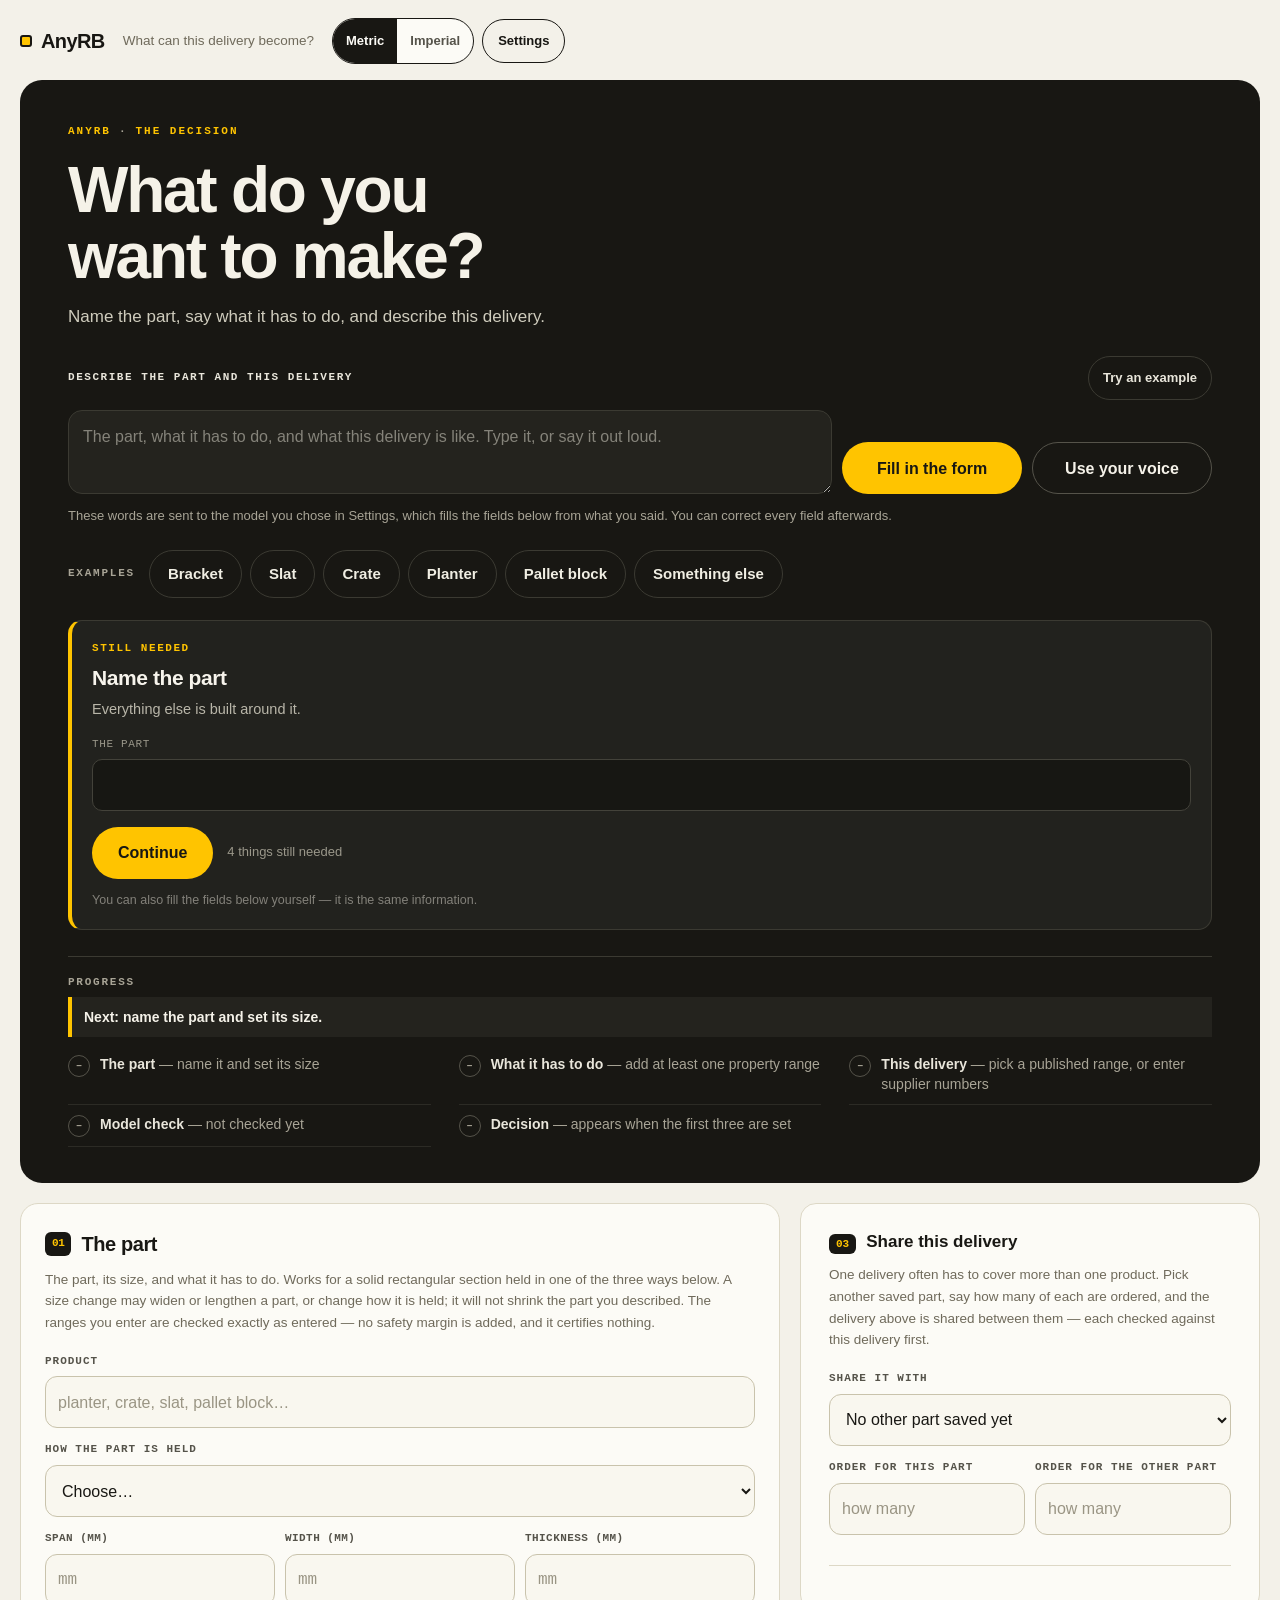
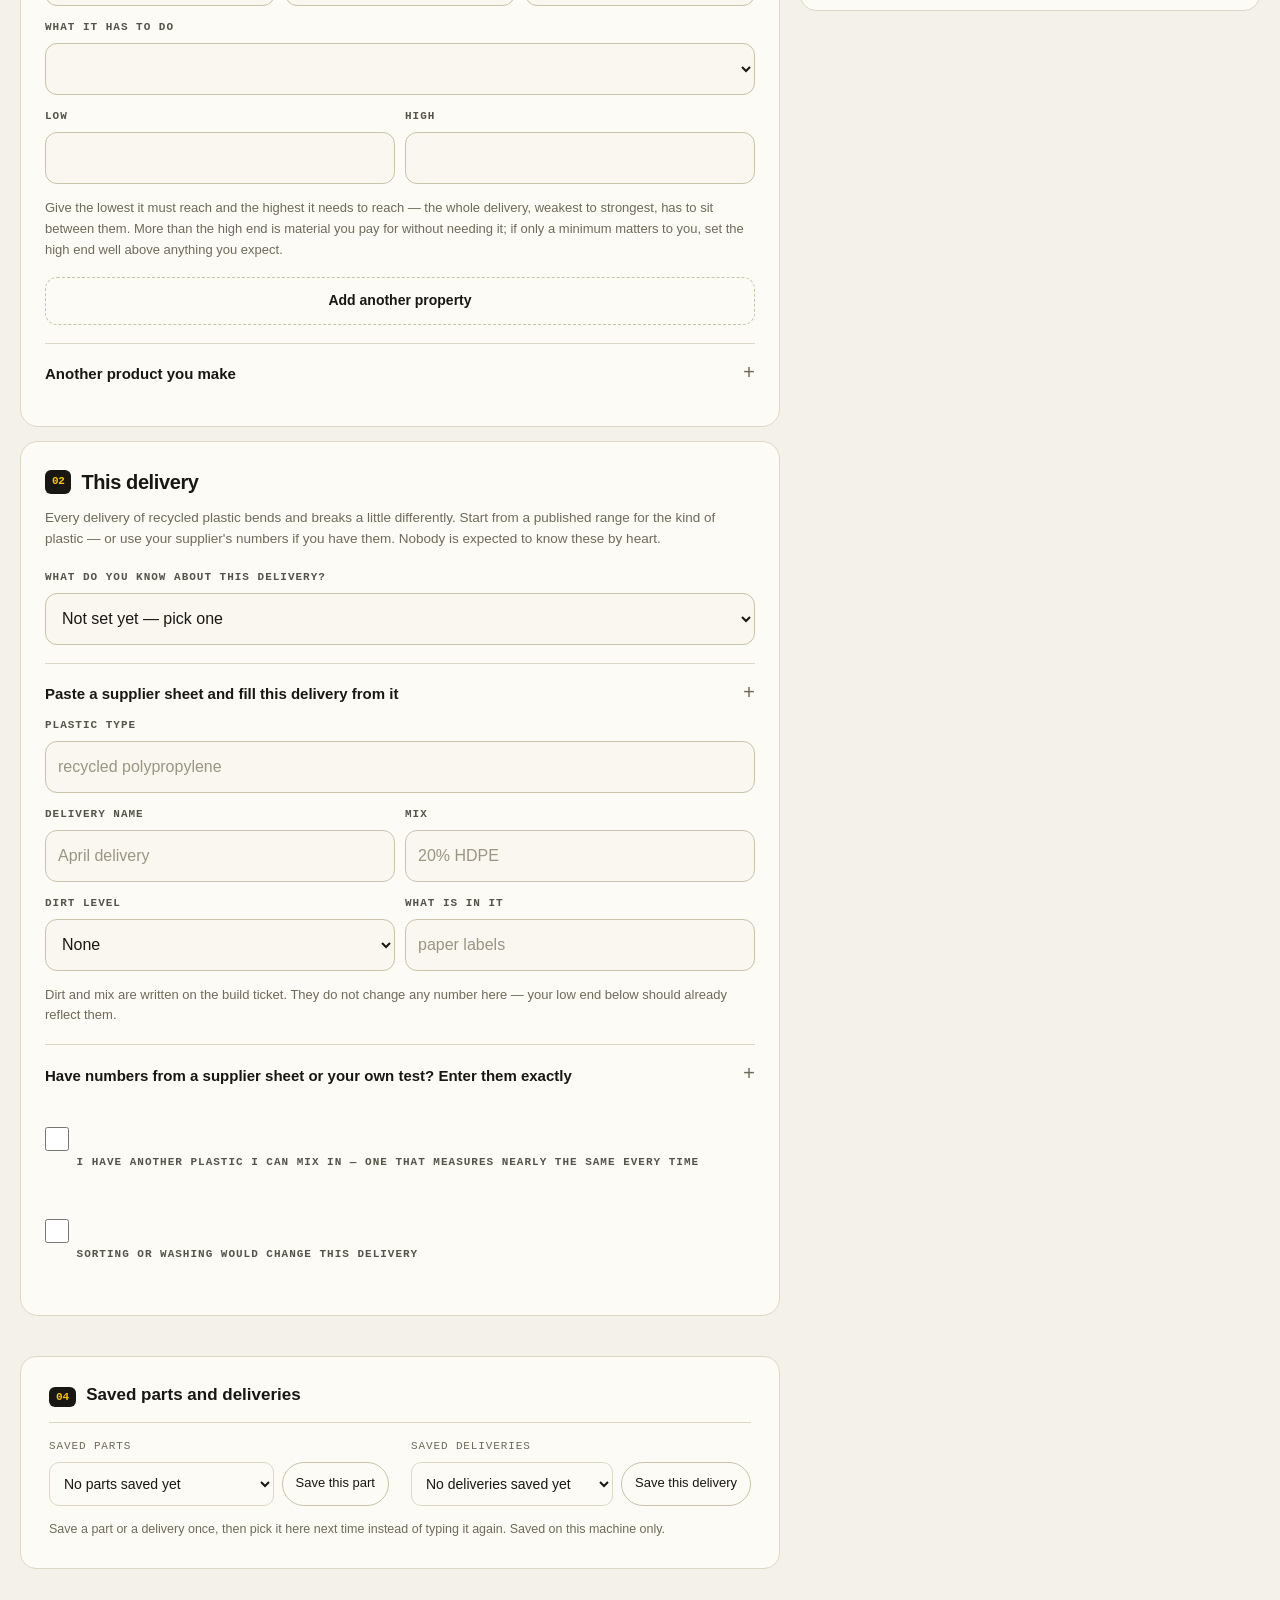
==== index.html @ 77bead73 "Feedstock is priced by the tonne, as it is traded Recycled raw input is bought per tonne, not per kg" ====
<!doctype html>
<html lang="en">
<head>
<meta charset="utf-8">
<meta name="viewport" content="width=device-width, initial-scale=1">
<title>AnyRB — turn this delivery into a build</title>
<link rel="icon" href="data:image/svg+xml,%3Csvg xmlns='http://www.w3.org/2000/svg' viewBox='0 0 20 20'%3E%3Crect width='20' height='20' rx='5' fill='%23fbfbfa'/%3E%3Cpath d='M4 15.5 10 4l6 11.5M6.8 11h6.4' fill='none' stroke='%23111111' stroke-width='1.6'/%3E%3C/svg%3E">
<meta name="description" content="Turn a changing recycled-plastic delivery into a build that stays inside the strength, stiffness or weight range you need.">
<style>
/* ==========================================================================
   AnyRB — workshop instrument
   Mobile-first. Warm paper, warm ink, one signal-yellow accent.
   Pass = deep green, fail = burnt orange. Everything else is ink on paper.
   Flat colour, 1px rules and typography do the work: no gradients,
   no glass, no blur, no shadow soup.
   ========================================================================== */

:root {
  --paper: #f3f1e9;
  --surface: #fcfbf6;
  --surface-2: #ece9dc;
  --ink: #181713;
  --ink-soft: #24231e;
  --ink-mute: #55534a;
  --muted: #6f6a5b;
  --faint: #9a9584;
  --line: #ddd8c6;
  --line-2: #ddd8c6;
  --card: #fcfbf6;
  --field: #ddd8c6;
  --white: #fcfbf6;
  --line-strong: #c9c3ac;
  --dark-line: #3b3a32;
  --dark-mute: #a8a496;
  --accent: #ffc400;
  --pass: #146c43;
  --pass-dark: #0d4d2e;
  --pass-bg: #e2efe4;
  --fail: #bc430d;
  --fail-dark: #8f3208;
  --fail-bg: #f8e4d6;
  --target-band: #d9cf9f;
  --sans: -apple-system, BlinkMacSystemFont, "Segoe UI", "Helvetica Neue",
    Helvetica, Arial, sans-serif;
  --mono: ui-monospace, "SF Mono", SFMono-Regular, Menlo, Consolas,
    "Liberation Mono", monospace;
}

*,
*::before,
*::after { box-sizing: border-box; }

[hidden] { display: none !important; }

html { background: var(--paper); }

body {
  margin: 0;
  min-height: 100vh;
  background: var(--paper);
  color: var(--ink);
  font-family: var(--sans);
  font-size: 16px;
  line-height: 1.45;
  -webkit-font-smoothing: antialiased;
  -webkit-text-size-adjust: 100%;
  text-rendering: optimizeLegibility;
}

button, input, select, textarea { font: inherit; }
button { -webkit-tap-highlight-color: transparent; cursor: pointer; }
::selection { background: var(--accent); color: var(--ink); }

:focus-visible {
  outline: 3px solid var(--accent);
  outline-offset: 2px;
}

.sr-only {
  position: absolute;
  width: 1px; height: 1px;
  padding: 0; margin: -1px;
  overflow: hidden;
  clip: rect(0, 0, 0, 0);
  white-space: nowrap;
  border: 0;
}

.is-fading { opacity: 0.35; }
#decision, #support, #build-list, #gap { transition: opacity 160ms ease; }

/* Numerals never wobble: mono + tabular figures wherever numbers live. */
.verdict-table td.num,
.verdict-table .v-status,
.rv-scale, .rv-margin,
.build-row .size, .build-row .prop, .build-row .added,
.trace-row, .p-mark, .sec-num {
  font-family: var(--mono);
  font-variant-numeric: tabular-nums;
}

/* ------------------------------------------------------------------ top */
.top {
  display: flex;
  flex-wrap: wrap;
  align-items: center;
  gap: 8px 10px;
  max-width: 1320px;
  margin: 0 auto;
  padding: 14px 16px 0;
}

.brand {
  display: inline-flex;
  align-items: center;
  min-height: 44px;
  color: var(--ink);
  font-size: 20px;
  font-weight: 800;
  letter-spacing: -0.03em;
  text-decoration: none;
}
.brand::before {
  content: "";
  flex: none;
  width: 12px; height: 12px;
  margin-right: 9px;
  background: var(--accent);
  border: 2px solid var(--ink);
  border-radius: 3px;
}

.top-note { display: none; }

.top-actions {
  display: flex;
  align-items: center;
  gap: 8px;
  margin-left: auto;
}

.unit-toggle {
  display: flex;
  overflow: hidden;
  border: 1.5px solid var(--ink);
  border-radius: 999px;
  background: var(--surface);
}
.unit-toggle button {
  min-height: 44px;
  padding: 0 13px;
  border: 0;
  background: transparent;
  color: var(--ink-mute);
  font-size: 13px;
  font-weight: 600;
}
.unit-toggle button.is-active { background: var(--ink); color: var(--surface); }

.settings-open {
  min-height: 44px;
  padding: 0 15px;
  border: 1.5px solid var(--ink);
  border-radius: 999px;
  background: transparent;
  color: var(--ink);
  font-size: 13px;
  font-weight: 600;
}
.settings-open:active, .unit-toggle button:active { background: var(--surface-2); }

/* ---------------------------------------------------------- decision bar */
.decision-bar {
  position: sticky;
  top: 0;
  z-index: 40;
  display: flex;
  align-items: center;
  gap: 10px;
  padding: 8px 12px;
  background: var(--ink);
  border-bottom: 3px solid var(--accent);
  color: var(--surface);
}
.decision-dot {
  flex: none;
  width: 11px; height: 11px;
  border-radius: 50%;
  background: var(--surface);
}
.decision-dot.pass { background: #35c26e; }
.decision-dot.fail { background: #ff7a33; }
.decision-bar-text {
  flex: 1 1 auto;
  min-width: 0;
  overflow: hidden;
  text-overflow: ellipsis;
  white-space: nowrap;
  font-size: 14px;
  font-weight: 700;
  letter-spacing: -0.01em;
}
.decision-bar-action {
  flex: none;
  min-height: 44px;
  padding: 0 16px;
  border: 0;
  border-radius: 999px;
  background: var(--accent);
  color: var(--ink);
  font-size: 14px;
  font-weight: 800;
}
.decision-bar-action:active { background: var(--surface); }

/* ----------------------------------------------------------------- page */
.page {
  max-width: 1320px;
  margin: 0 auto;
  padding: 12px 12px 72px;
}

/* ------------------------------------------------------- decision panel */
.decision-panel {
  padding: 24px 18px 20px;
  background: var(--ink);
  border-radius: 20px;
  color: #f5f2e8;
}

.panel-kicker {
  display: flex;
  align-items: center;
  gap: 8px;
  margin: 0 0 18px;
  font-family: var(--mono);
  font-size: 11px;
  font-weight: 700;
  letter-spacing: 0.18em;
  text-transform: uppercase;
  color: var(--accent);
}
.panel-kicker span { color: var(--dark-mute); }

.decision-panel h1 {
  margin: 0;
  max-width: 22ch;
  font-size: 34px;
  font-weight: 800;
  letter-spacing: -0.035em;
  line-height: 1.03;
  text-wrap: balance;
  overflow-wrap: break-word;
}

.support {
  margin: 14px 0 0;
  max-width: 62ch;
  color: #cfccbd;
  font-size: 16px;
  line-height: 1.55;
  overflow-wrap: break-word;
}

/* brief */
.brief { margin-top: 26px; }

.brief-head {
  display: flex;
  flex-wrap: wrap;
  align-items: center;
  justify-content: space-between;
  gap: 8px;
  margin-bottom: 10px;
}
.brief-head label {
  font-family: var(--mono);
  font-size: 11px;
  font-weight: 700;
  letter-spacing: 0.14em;
  text-transform: uppercase;
  color: #e9e6db;
}
.brief-sample {
  min-height: 44px;
  padding: 0 14px;
  border: 1px solid var(--dark-line);
  border-radius: 999px;
  background: transparent;
  color: #e9e6db;
  font-size: 13px;
  font-weight: 600;
}
.brief-sample:active { border-color: var(--accent); color: var(--accent); }

.brief-row {
  display: flex;
  flex-direction: column;
  gap: 10px;
}
.brief-row textarea {
  width: 100%;
  min-width: 0;
  min-height: 104px;
  padding: 14px;
  resize: vertical;
  border: 1.5px solid var(--dark-line);
  border-radius: 14px;
  background: var(--ink-soft);
  color: #f5f2e9;
  font-size: 16px;
  line-height: 1.5;
}
.brief-row textarea::placeholder { color: #85837a; }
.brief-row textarea:focus { border-color: var(--accent); outline: none; }

.brief-submit,
.brief-voice {
  width: 100%;
  min-height: 52px;
  border-radius: 999px;
  font-size: 16px;
  font-weight: 800;
}
.brief-submit { border: 0; background: var(--accent); color: var(--ink); }
.brief-submit:disabled { opacity: 0.4; }
.brief-voice {
  border: 1.5px solid #55534a;
  background: transparent;
  color: #f5f2e9;
  font-weight: 600;
}
.brief-voice.is-recording { border-color: #ff7a33; color: #ff7a33; }
.brief-voice:disabled { opacity: 0.45; }

.brief-help {
  margin: 12px 0 0;
  color: var(--dark-mute);
  font-size: 13px;
  line-height: 1.55;
}
.brief-status {
  min-height: 1.3em;
  margin: 8px 0 0;
  color: #c9c6ba;
  font-size: 13px;
  line-height: 1.5;
}
.brief-status:empty { min-height: 0; margin-top: 0; }
.brief-status.is-working { color: var(--accent); font-weight: 700; }

/* progress */
.progress {
  margin-top: 26px;
  padding-top: 18px;
  border-top: 1px solid var(--dark-line);
}
.progress-head { margin-bottom: 6px; }
.progress-title {
  margin: 0 0 6px;
  font-family: var(--mono);
  font-size: 11px;
  font-weight: 700;
  letter-spacing: 0.16em;
  text-transform: uppercase;
  color: var(--dark-mute);
}
.progress-next {
  margin: 0;
  padding: 10px 12px;
  border-left: 4px solid var(--accent);
  background: var(--ink-soft);
  color: #f5f2e9;
  font-size: 14px;
  font-weight: 700;
  line-height: 1.45;
}
.progress-list { list-style: none; margin: 8px 0 0; padding: 0; }
.progress-item {
  display: flex;
  align-items: flex-start;
  gap: 10px;
  padding: 9px 0;
  border-bottom: 1px solid #2c2b25;
  color: var(--dark-mute);
  font-size: 14px;
  line-height: 1.45;
}
.progress-item:last-child { border-bottom: 0; }
.progress-item .p-mark {
  display: grid;
  place-items: center;
  flex: none;
  width: 22px; height: 22px;
  margin-top: 1px;
  border: 1.5px solid #55534a;
  border-radius: 50%;
  font-size: 11px;
  font-weight: 700;
}
.progress-item .p-text { min-width: 0; overflow-wrap: break-word; }
.progress-item .p-text strong { color: #e9e6db; font-weight: 700; }
.progress-item.is-done { color: #d8d5c8; }
.progress-item.is-done .p-mark {
  border-color: var(--accent);
  background: var(--accent);
  color: var(--ink);
}

/* examples */
.cases {
  display: grid;
  grid-template-columns: 1fr 1fr;
  gap: 8px;
  margin-top: 24px;
}
.cases-label {
  grid-column: 1 / -1;
  font-family: var(--mono);
  font-size: 11px;
  font-weight: 700;
  letter-spacing: 0.16em;
  text-transform: uppercase;
  color: var(--dark-mute);
}
.case {
  min-height: 48px;
  padding: 6px 12px;
  border: 1.5px solid var(--dark-line);
  border-radius: 999px;
  background: transparent;
  color: #f0eee3;
  font-size: 15px;
  font-weight: 600;
}
.case:active { border-color: var(--accent); color: var(--accent); }
.case-note {
  margin: 10px 0 0;
  color: var(--dark-mute);
  font-size: 13px;
  line-height: 1.5;
}

/* primary action + jump link, inside the panel */
.pill {
  width: 100%;
  min-height: 56px;
  margin-top: 22px;
  padding: 0 22px;
  border: 0;
  border-radius: 999px;
  background: var(--accent);
  color: var(--ink);
  font-size: 17px;
  font-weight: 800;
  letter-spacing: -0.01em;
}
.pill:active { background: var(--surface); }
.pill:disabled { opacity: 0.4; }

.see-details {
  display: flex;
  align-items: center;
  justify-content: center;
  min-height: 48px;
  margin-top: 8px;
  color: #f5f2e9;
  font-size: 15px;
  font-weight: 700;
  text-decoration: underline;
  text-decoration-color: var(--accent);
  text-decoration-thickness: 2px;
  text-underline-offset: 5px;
}

/* ------------------------------------------------------------ work area */
.work {
  display: grid;
  grid-template-columns: minmax(0, 1fr);
  gap: 14px;
  margin-top: 14px;
  align-items: start;
}
.bench { display: grid; gap: 14px; min-width: 0; }

/* --------------------------------------------------------------- results */
.results {
  min-width: 0;
  padding: 18px 16px 20px;
  background: var(--surface);
  border: 1.5px solid var(--ink);
  border-radius: 18px;
}
.results-kicker {
  display: flex;
  align-items: center;
  gap: 8px;
  margin: 0 0 14px;
  font-family: var(--mono);
  font-size: 11px;
  font-weight: 700;
  letter-spacing: 0.18em;
  text-transform: uppercase;
  color: var(--muted);
}
.results-kicker::before {
  content: "";
  width: 9px; height: 9px;
  background: var(--accent);
  border: 1.5px solid var(--ink);
  border-radius: 2px;
}

/* --- verdict: the centrepiece of Results --- */
.verdict {
  overflow: hidden;
  border: 2.5px solid var(--ink);
  border-radius: 16px;
  background: var(--surface);
}
.verdict:has(.verdict-chip.pass) { border-color: var(--pass-dark); }
.verdict:has(.verdict-chip.fail) { border-color: var(--fail-dark); }

.verdict-head {
  display: flex;
  flex-direction: column;
  align-items: flex-start;
  gap: 10px;
  padding: 16px;
  background: var(--ink);
  color: #f5f2e8;
}
.verdict:has(.verdict-chip.pass) .verdict-head { background: var(--pass-dark); }
.verdict:has(.verdict-chip.fail) .verdict-head { background: var(--fail-dark); }

.verdict-chip {
  display: inline-flex;
  align-items: center;
  min-height: 34px;
  padding: 4px 14px;
  border-radius: 999px;
  background: var(--surface);
  color: var(--ink);
  font-family: var(--mono);
  font-size: 14px;
  font-weight: 800;
  letter-spacing: 0.1em;
  text-transform: uppercase;
}
.verdict-chip.pass { background: var(--accent); color: var(--ink); }
.verdict-chip.fail { background: var(--surface); color: var(--fail-dark); }

.verdict-title {
  font-size: 20px;
  font-weight: 800;
  letter-spacing: -0.02em;
  line-height: 1.25;
  overflow-wrap: break-word;
}
.verdict-build {
  margin: 0;
  padding: 12px 16px 0;
  color: var(--ink-soft);
  font-size: 14px;
  font-weight: 600;
  line-height: 1.5;
  overflow-wrap: break-word;
}

/* Requirements table — stacked labelled blocks on the phone,
   a true table from 680px up (see breakpoints below). */
.verdict-table { display: block; width: 100%; padding: 4px 16px 0; }
.verdict-table thead { display: none; }
.verdict-table tbody { display: block; }
.verdict-table tr { display: block; }
.verdict-table td { display: block; }

.verdict-table tbody > tr:not(.v-bar-row):not(.v-legend) {
  display: grid;
  grid-template-columns: 1fr 1fr;
  gap: 6px 16px;
  padding: 14px 0 6px;
  border-top: 1px solid var(--line);
}
.verdict-table tbody > tr:not(.v-bar-row):not(.v-legend):first-child {
  border-top: 0;
}
.verdict-table td:first-child {
  grid-column: 1 / -1;
  font-size: 16px;
  font-weight: 800;
  letter-spacing: -0.01em;
}
.verdict-table td.num {
  font-size: 15px;
  font-weight: 700;
  line-height: 1.35;
  overflow-wrap: break-word;
}
.verdict-table td.num::before {
  display: block;
  margin-bottom: 2px;
  font-family: var(--sans);
  font-size: 10px;
  font-weight: 700;
  letter-spacing: 0.12em;
  text-transform: uppercase;
  color: var(--muted);
}
.verdict-table td.num:nth-child(2)::before { content: "You need"; }
.verdict-table td.num:nth-child(3)::before { content: "This build gives"; }

.verdict-table .v-status {
  grid-column: 1 / -1;
  font-size: 12.5px;
  font-weight: 700;
  line-height: 1.45;
  overflow-wrap: break-word;
}
.v-status.pass { color: var(--pass); }
.v-status.fail { color: var(--fail); }

.v-bar-row td { padding: 4px 0 12px; }
.v-legend td {
  padding: 2px 0 6px;
  color: var(--muted);
  font-size: 12px;
  line-height: 1.5;
}
.verdict-next {
  margin: 10px 16px 0;
  padding: 12px 0 16px;
  border-top: 1px solid var(--line);
  font-size: 14px;
  font-weight: 800;
  line-height: 1.45;
}

/* range bars — shared by the verdict table and the range view */
.rv-track {
  position: relative;
  height: 18px;
  border: 1px solid var(--line-strong);
  border-radius: 5px;
  background: var(--surface-2);
}
.rv-target {
  position: absolute;
  top: 0; bottom: 0;
  background: var(--target-band);
  border-radius: 4px;
}
.rv-bar {
  position: absolute;
  top: 3px; bottom: 3px;
  min-width: 4px;
  border-radius: 3px;
  background: var(--ink);
}
.rv-bar.pass { background: var(--pass); }
.rv-bar.fail { background: var(--fail); }
.v-bar-row .rv-track { height: 14px; }

.range-view { margin-top: 16px; }
.range-view:empty { display: none; }
.rv-title { margin: 0 0 12px; font-size: 14px; font-weight: 800; }
.rv-row { margin-bottom: 18px; }
.rv-head { margin-bottom: 8px; }
.rv-name {
  display: block;
  font-size: 14px;
  font-weight: 600;
  line-height: 1.45;
  overflow-wrap: break-word;
}
.rv-margin {
  display: block;
  margin-top: 3px;
  font-size: 12px;
  line-height: 1.45;
  color: var(--muted);
  overflow-wrap: break-word;
}
.rv-margin.pass { color: var(--pass); font-weight: 700; }
.rv-margin.fail { color: var(--fail); font-weight: 700; }
.rv-scale {
  display: flex;
  justify-content: space-between;
  gap: 12px;
  margin-top: 5px;
  color: var(--faint);
  font-size: 10.5px;
}
.rv-legend { margin: 0; color: var(--muted); font-size: 12px; line-height: 1.5; }

/* builds that pass */
.builds { margin-top: 22px; padding-top: 18px; border-top: 1px solid var(--line); }
.section-head { margin-bottom: 4px; }
.section-head h3, .results h3 {
  margin: 0;
  font-size: 17px;
  font-weight: 800;
  letter-spacing: -0.015em;
}
.model-status {
  margin: 5px 0 0;
  color: var(--muted);
  font-size: 12.5px;
  line-height: 1.5;
}

.build-list { list-style: none; margin: 10px 0 0; padding: 0; }
.build-row {
  display: grid;
  grid-template-columns: 1fr 1fr;
  gap: 5px 14px;
  padding: 14px 0;
  border-top: 1px solid var(--line);
  font-size: 14px;
}
.build-row:last-child { border-bottom: 1px solid var(--line); }
.build-row .move {
  grid-column: 1 / -1;
  font-size: 15px;
  font-weight: 700;
  line-height: 1.4;
  overflow-wrap: break-word;
}
.least {
  display: block;
  width: fit-content;
  max-width: 100%;
  margin-top: 5px;
  padding: 2px 8px;
  border: 1px solid var(--line-strong);
  border-radius: 999px;
  color: var(--muted);
  font-family: var(--mono);
  font-size: 10px;
  font-weight: 700;
  letter-spacing: 0.04em;
  vertical-align: 2px;
}
.build-row .size, .build-row .prop { font-size: 12px; line-height: 1.5; color: var(--ink-soft); overflow-wrap: break-word; }
.build-row .added { grid-column: 1 / -1; font-size: 12px; color: var(--muted); }

.build-row.winner {
  margin: 10px -8px 0;
  padding: 14px 12px;
  border: 0;
  border-radius: 12px;
  background: var(--ink);
  color: #f5f2e8;
}
.build-row.winner + .build-row { border-top: 0; }
.build-row.winner .size, .build-row.winner .prop { color: #d8d5c8; }
.build-row.winner .added { color: var(--dark-mute); }
.build-row.winner .least {
  background: var(--accent);
  border-color: var(--accent);
  color: var(--ink);
}

.empty-build { margin: 14px 0 0; color: var(--muted); font-size: 14px; line-height: 1.5; }

.run-row { margin-top: 16px; }
.run-field { margin-bottom: 0; }
.run-note { margin: 10px 0 0; font-size: 14px; line-height: 1.55; }
.run-note:empty { display: none; }

/* downloads */
.downloads { margin-top: 22px; padding-top: 18px; border-top: 1px solid var(--line); }
.downloads-note { margin: 0 0 12px; font-size: 14px; line-height: 1.55; }
.downloads-row { display: flex; flex-direction: column; gap: 8px; }
.dl-button {
  min-height: 48px;
  padding: 0 16px;
  border: 1.5px solid var(--ink);
  border-radius: 999px;
  background: var(--surface);
  color: var(--ink);
  font-size: 14px;
  font-weight: 700;
}
.dl-button:active { background: var(--surface-2); }
.downloads-formats { margin: 10px 0 0; color: var(--muted); font-size: 12.5px; line-height: 1.55; }

/* model trace */
.meta-trace {
  margin-top: 18px;
  padding-top: 14px;
  border-top: 1px solid var(--line);
  color: var(--muted);
  font-size: 12px;
  line-height: 1.55;
}
.trace-head { margin: 0 0 8px; color: var(--ink-soft); font-weight: 600; }
.trace-row {
  display: flex;
  align-items: baseline;
  gap: 10px;
  padding: 5px 0;
  border-top: 1px dotted var(--line-strong);
  font-size: 11px;
}
.trace-state { flex: none; min-width: 86px; font-weight: 700; }
.trace-state.accepted { color: var(--pass); }
.trace-state.rejected { color: var(--fail); }
.trace-text { min-width: 0; overflow-wrap: break-word; }
.trace-note { margin: 8px 0 0; color: var(--faint); }

/* batch gap */
.results-subhead { margin: 24px 0 0; padding-top: 18px; border-top: 1px solid var(--line); }
.gap { margin-top: 10px; font-size: 14px; line-height: 1.6; color: var(--ink-soft); }
.gap p { margin: 0 0 10px; overflow-wrap: break-word; }
.gap .gap-head { color: var(--ink); font-size: 16px; font-weight: 800; line-height: 1.4; }
.gap .gap-note { color: var(--muted); font-size: 12.5px; }

/* ask */
.ask { margin-top: 24px; padding-top: 18px; border-top: 1px solid var(--line); }
.ask-row { display: flex; flex-direction: column; gap: 10px; margin-top: 12px; }
.ask-row input {
  width: 100%;
  min-width: 0;
  min-height: 52px;
  padding: 0 14px;
  border: 1.5px solid var(--line-strong);
  border-radius: 12px;
  background: var(--surface);
  color: var(--ink);
  font-size: 16px;
}
.ask-row input:focus { border-color: var(--ink); outline: none; }
.ask-button {
  min-height: 52px;
  border: 0;
  border-radius: 999px;
  background: var(--ink);
  color: var(--surface);
  font-size: 16px;
  font-weight: 800;
}
.ask-button:active { background: var(--ink-soft); }
.ask-status { min-height: 1.3em; margin: 10px 0 0; color: var(--muted); font-size: 13px; line-height: 1.5; }
.ask-status:empty { min-height: 0; }
.ask-answer { margin-top: 8px; font-size: 14px; line-height: 1.6; }
.ask-answer p { margin: 0 0 9px; overflow-wrap: break-word; }
.ask-answer ul { margin: 0; padding-left: 20px; }
.ask-answer li { margin-bottom: 5px; }

/* ------------------------------------------------------- bench sections */
.engineering, .batch {
  min-width: 0;
  padding: 20px 16px 22px;
  background: var(--surface);
  border: 1px solid var(--line);
  border-radius: 18px;
}
.engineering h2, .batch h2 {
  display: flex;
  align-items: center;
  margin: 0;
  font-size: 20px;
  font-weight: 800;
  letter-spacing: -0.02em;
}
.sec-num {
  flex: none;
  margin-right: 10px;
  padding: 4px 7px;
  border-radius: 6px;
  background: var(--ink);
  color: var(--accent);
  font-size: 11px;
  font-weight: 700;
}
.section-note { margin: 10px 0 20px; color: var(--muted); font-size: 13.5px; line-height: 1.6; }

.fields { min-width: 0; }
.field { min-width: 0; margin-bottom: 14px; }
.field label {
  display: block;
  margin-bottom: 7px;
  font-family: var(--mono);
  font-size: 11px;
  font-weight: 700;
  letter-spacing: 0.09em;
  text-transform: uppercase;
  color: var(--ink-mute);
}
.field input, .field select {
  width: 100%;
  min-width: 0;
  min-height: 52px;
  padding: 0 12px;
  border: 1.5px solid var(--line-strong);
  border-radius: 12px;
  background: #f9f7ef;
  color: var(--ink);
  font-size: 16px;
}
.field input::placeholder { color: var(--faint); }
.field input:focus, .field select:focus { border-color: var(--ink); outline: none; }

/* Measured numbers read as instruments, not prose. */
#span, #width, #thickness,
#other-span, #other-width, #other-thickness,
#target-min, #target-max,
#e-min, #e-max, #s-min, #s-max, #density,
#steady-e, #steady-s, #run-size,
.extra-target input {
  font-family: var(--mono);
  font-variant-numeric: tabular-nums;
  font-size: 16px;
}

.grid2, .grid3 { display: grid; gap: 10px; min-width: 0; }
.grid2 { grid-template-columns: repeat(2, minmax(0, 1fr)); }
.grid3 { grid-template-columns: repeat(3, minmax(0, 1fr)); }
.grid3 .field label { letter-spacing: 0.04em; }

.check-field { margin-top: 4px; }
.check {
  display: flex;
  align-items: flex-start;
  gap: 11px;
  min-height: 48px;
  padding: 10px 0;
  color: var(--ink-soft);
  font-size: 15px;
  line-height: 1.45;
  cursor: pointer;
}
.check input {
  flex: none;
  width: 24px; height: 24px;
  margin: 0;
  accent-color: var(--ink);
}
.steady-fields { padding-top: 4px; }
.batch-note { margin: 0 0 14px; font-size: 13.5px; line-height: 1.6; color: var(--ink-soft); }

.add-target {
  width: 100%;
  min-height: 48px;
  margin-top: 2px;
  border: 1.5px dashed var(--line-strong);
  border-radius: 12px;
  background: transparent;
  color: var(--ink);
  font-size: 14px;
  font-weight: 700;
}
.add-target:active { border-color: var(--ink); }

.extra-target {
  display: grid;
  grid-template-columns: 1fr 1fr;
  gap: 0 10px;
  align-items: end;
  margin-top: 6px;
  padding: 14px 0 4px;
  border-top: 1px solid var(--line);
}
.extra-target .field:first-child { grid-column: 1 / -1; }
.extra-target .remove-target {
  grid-column: 1 / -1;
  justify-self: start;
  min-height: 44px;
  padding: 0 4px;
  border: 0;
  background: transparent;
  color: var(--fail);
  font-size: 13px;
  font-weight: 700;
  text-decoration: underline;
  text-underline-offset: 4px;
}

/* disclosure groups */
.other-group, .measured-group {
  margin-top: 18px;
  padding-top: 6px;
  border-top: 1px solid var(--line);
}
.other-group summary, .measured-group summary {
  display: flex;
  align-items: center;
  min-height: 48px;
  padding: 8px 0;
  color: var(--ink);
  font-size: 15px;
  font-weight: 700;
  line-height: 1.4;
  cursor: pointer;
  list-style: none;
}
.other-group summary::-webkit-details-marker,
.measured-group summary::-webkit-details-marker { display: none; }
.other-group summary::after, .measured-group summary::after {
  content: "+";
  flex: none;
  margin-left: auto;
  padding-left: 14px;
  font-family: var(--mono);
  font-size: 20px;
  font-weight: 400;
  color: var(--muted);
}
.other-group[open] summary::after, .measured-group[open] summary::after { content: "–"; }
.measured-note { margin: 0 0 14px; color: var(--muted); font-size: 13px; line-height: 1.6; }

/* -------------------------------------------------------------- settings */
.settings {
  width: min(480px, calc(100vw - 32px));
  padding: 24px 20px;
  border: 2px solid var(--ink);
  border-radius: 18px;
  background: var(--surface);
  color: var(--ink);
}
.settings::backdrop { background: rgba(24, 23, 19, 0.55); }
.settings h2 { margin: 0 0 18px; font-size: 21px; font-weight: 800; letter-spacing: -0.02em; }
.settings-note { margin: 4px 0 18px; color: var(--muted); font-size: 12.5px; line-height: 1.6; }
.settings-row { display: flex; flex-direction: column; gap: 8px; }
.settings-row .dl-button { width: 100%; }
.settings-save {
  width: 100%;
  min-height: 48px;
  border: 0;
  border-radius: 999px;
  background: var(--ink);
  color: var(--surface);
  font-size: 15px;
  font-weight: 800;
}

/* ============================================================ >= 680px */
@media (min-width: 680px) {
  .page { padding: 16px 20px 80px; }
  .top { padding: 18px 20px 0; }

  .decision-panel { padding: 34px 30px 28px; border-radius: 22px; }
  .decision-panel h1 { font-size: 48px; }
  .support { font-size: 17px; }

  .brief-row { flex-direction: row; flex-wrap: wrap; align-items: stretch; }
  .brief-row textarea { flex: 1 1 100%; }
  .brief-submit, .brief-voice { flex: 1 1 0; width: auto; }

  .progress-list {
    display: grid;
    grid-template-columns: 1fr 1fr;
    gap: 0 28px;
  }
  .cases { display: flex; flex-wrap: wrap; align-items: center; }
  .cases-label { width: 100%; }
  .case { padding: 6px 18px; }
  .pill { width: auto; min-width: 260px; padding: 0 30px; }
  .see-details { display: inline-flex; margin-left: 14px; }

  .results { padding: 22px 22px 24px; }
  .ask-row { flex-direction: row; }
  .ask-row input { flex: 1 1 auto; }
  .ask-button { flex: none; width: 150px; }
  .downloads-row { flex-direction: row; flex-wrap: wrap; }
  .dl-button { width: auto; }
  .settings-row { flex-direction: row; align-items: center; }
  .settings-row .dl-button { width: auto; }
  .settings-save { width: auto; margin-left: auto; padding: 0 22px; }

  /* The requirements table becomes a table again. */
  .verdict-table { display: table; border-collapse: collapse; padding: 0; }
  .verdict-table thead { display: table-header-group; }
  .verdict-table tbody { display: table-row-group; }
  .verdict-table tr,
  .verdict-table tbody > tr:not(.v-bar-row):not(.v-legend) {
    display: table-row;
    padding: 0;
  }
  .verdict-table td,
  .verdict-table td:first-child,
  .verdict-table .v-status { display: table-cell; }
  .verdict-table th {
    padding: 14px 10px 8px 0;
    border-top: 1px solid var(--line);
    text-align: left;
    font-family: var(--mono);
    font-size: 10px;
    font-weight: 700;
    letter-spacing: 0.1em;
    text-transform: uppercase;
    color: var(--muted);
  }
  .verdict-table th:last-child, .verdict-table td:last-child { padding-right: 16px; }
  .verdict-table th:first-child, .verdict-table td:first-child { padding-left: 16px; }
  .verdict-table td {
    padding: 10px 10px 5px 0;
    border-top: 1px solid var(--line);
    vertical-align: top;
    font-size: 14px;
  }
  .verdict-table td.num { font-size: 13px; }
  .verdict-table td.num::before { display: none; }
  .verdict-table .v-status { font-size: 11.5px; }
  .v-bar-row td { border-top: 0; padding: 3px 16px 12px; }
  .v-legend td { border-top: 0; padding: 0 16px 6px; }
  .verdict-build { padding: 14px 16px 2px; }

  .rv-head {
    display: flex;
    flex-wrap: wrap;
    align-items: baseline;
    gap: 3px 16px;
  }
  .rv-name { flex: 1 1 260px; }
  .rv-margin { margin-top: 0; text-align: right; }

  .build-row {
    grid-template-columns: 1.15fr 1fr 1fr auto;
    align-items: baseline;
  }
  .build-row .move { grid-column: auto; }
  .build-row .added { grid-column: auto; white-space: nowrap; }
  .build-row.winner { margin-left: -10px; margin-right: -10px; padding: 14px; }

  .section-head {
    display: flex;
    align-items: baseline;
    justify-content: space-between;
    gap: 18px;
  }
  .section-head h3 { flex: none; }
  .section-head .model-status { flex: 1 1 auto; margin-top: 0; text-align: right; }

  .run-row { display: flex; align-items: flex-end; gap: 18px; }
  .run-field { flex: 0 1 210px; }
  .run-note { flex: 1 1 220px; margin: 0; padding-bottom: 12px; }

  .engineering, .batch { padding: 26px 24px 28px; }
  .extra-target { grid-template-columns: 1.2fr 0.8fr 0.8fr auto; }
  .extra-target .field:first-child { grid-column: auto; }
  .extra-target .remove-target { grid-column: auto; justify-self: end; }
}

/* =========================================================== >= 1024px */
@media (min-width: 1024px) {
  .top-note {
    display: block;
    color: var(--muted);
    font-size: 13.5px;
  }
  .top-actions { margin-left: 0; }
  .top { gap: 8px 18px; }

  .decision-panel { padding: 44px 48px 36px; }
  .decision-panel h1 { font-size: clamp(48px, 5vw, 64px); }
  .brief-row { flex-wrap: nowrap; align-items: flex-end; }
  .brief-row textarea { flex: 1 1 auto; min-height: 84px; }
  .brief-submit, .brief-voice { flex: none; width: 180px; }
  .progress-list { grid-template-columns: repeat(3, 1fr); }
  .cases-label { width: auto; margin-right: 6px; }

  /* Bench works on the left; Results is the pinned instrument rail. */
  .work { grid-template-columns: minmax(0, 1fr) minmax(400px, 460px); gap: 20px; margin-top: 20px; }
  .work > .bench { grid-column: 1; grid-row: 1; }
  .work > .results {
    grid-column: 2;
    grid-row: 1;
    position: sticky;
    top: 84px;
    max-height: calc(100dvh - 100px);
    overflow-y: auto;
    overscroll-behavior: contain;
    scrollbar-width: thin;
    scrollbar-color: var(--line-strong) transparent;
  }

  .decision-bar { padding: 8px 20px; }
  .decision-bar-text { font-size: 15px; }

  /* The rail is ~460px wide: build rows keep the two-column phone form
     there instead of being crushed into a four-column table. */
  .results .build-row { grid-template-columns: 1fr 1fr; }
  .results .build-row .move { grid-column: 1 / -1; }
  .results .build-row .added { grid-column: 1 / -1; white-space: normal; }
}

/* =========================================================== >= 1280px */
@media (min-width: 1280px) {
  .bench {
    grid-template-columns: 1fr;
    align-content: start;
  }
  .verdict-title { font-size: 21px; }
}

@media (prefers-reduced-motion: reduce) {
  #decision, #support, #build-list, #gap { transition: none; }
}

/* --- Still needed: one question at a time, answered in place --- */
.need { margin-top: 22px; background: #22221e; border: 1px solid #3b3a32; border-left: 4px solid var(--accent); border-radius: 14px; padding: 20px; }
.need[hidden] { display: none; }
.need-kicker { margin: 0 0 8px; font-family: var(--mono); font-size: 11px; letter-spacing: 0.14em; text-transform: uppercase; color: var(--accent); font-weight: 700; }
.need-question { margin: 0; font-size: 21px; font-weight: 700; letter-spacing: -0.02em; color: #f7f4ec; line-height: 1.2; }
.need-why { margin: 8px 0 16px; color: #b9b6a9; font-size: 14.5px; line-height: 1.55; max-width: 640px; }
.need-control { display: grid; gap: 10px; }
.need-row { display: grid; grid-template-columns: repeat(3, 1fr); gap: 10px; }
.need-row .need-field { min-width: 0; }
.need-field label { display: block; font-family: var(--mono); font-size: 11px; letter-spacing: 0.06em; text-transform: uppercase; color: #9a978a; margin-bottom: 6px; }
.need-field input, .need-field select { width: 100%; height: 52px; font-size: 16px; background: #171713; border: 1px solid #43423a; border-radius: 10px; color: #f7f4ec; padding: 0 12px; }
.need-field input:focus, .need-field select:focus { border-color: var(--accent); outline: none; box-shadow: 0 0 0 1px var(--accent); }
.need-chip { text-align: left; background: #171713; border: 1px solid #43423a; color: #f0ede2; border-radius: 10px; min-height: 52px; padding: 10px 14px; font-size: 15px; cursor: pointer; }
.need-chip:hover { border-color: var(--accent); }
.need-chip-own { color: var(--accent); border-style: dashed; }
.need-actions { display: flex; align-items: center; gap: 14px; margin-top: 16px; }
.need-apply { background: var(--accent); color: #171713; border: 0; height: 52px; padding: 0 26px; border-radius: 999px; font-size: 16px; font-weight: 700; cursor: pointer; }
.need-apply:hover { opacity: 0.88; }
.need-progress { margin: 0; color: #9a978a; font-size: 13px; }
.need-alt { margin: 12px 0 0; color: #83817a; font-size: 12.5px; }
@media (max-width: 760px) { .need-row { grid-template-columns: 1fr; } .need { padding: 18px 16px; } }

/* --- what-it-has-to-do choices --- */
.need-choices { display: grid; gap: 8px; margin-bottom: 12px; }
.need-choice { text-align: left; background: #171713; border: 1px solid #43423a; color: #f0ede2; border-radius: 10px; min-height: 52px; padding: 10px 14px; font-size: 15.5px; cursor: pointer; }
.need-choice:hover { border-color: var(--accent); }
.need-choice.is-selected { border-color: var(--accent); background: #2a2a24; color: #fff; font-weight: 600; }
.verdict-chip.info { background: var(--accent); color: #171713; }

/* --- Production --- */
.production { margin-top: 22px; border-top: 1px solid var(--line-2); padding-top: 16px; }
.production-title { margin: 0 0 12px; font-size: 14px; font-weight: 650; }
.production .run-row { display: grid; grid-template-columns: repeat(3, 1fr); gap: 10px; align-items: end; margin-top: 0; }
.production .run-field { margin-bottom: 0; }
.run-note p { margin: 0 0 8px; font-size: 13.5px; line-height: 1.55; color: #2c2c29; }
.run-note p:first-child { margin-top: 12px; }
.use-note { margin-top: 6px; }
.use-note p { margin: 0 0 8px; font-size: 13.5px; line-height: 1.55; color: #2c2c29; }
.use-note .dl-button { margin-top: 2px; }
@media (max-width: 1020px) { .production .run-row { grid-template-columns: 1fr; } }
.need-stiff-note { margin: 0 0 12px; color: #b9b6a9; font-size: 14px; line-height: 1.55; max-width: 640px; }

/* --- Cost comparison --- */
.cost-view { margin-top: 16px; }
.cost-title { margin: 0 0 10px; font-size: 14px; font-weight: 650; }
.cost-ask { margin: 10px 0 0; font-size: 13.5px; line-height: 1.55; color: #2c2c29; }
.cost-table { width: 100%; border-collapse: collapse; }
.cost-table th { text-align: left; font-size: 11px; text-transform: uppercase; letter-spacing: 0.05em; color: var(--muted); font-weight: 600; padding: 0 8px 7px 0; }
.cost-table td { font-size: 13px; padding: 8px 8px 8px 0; border-top: 1px solid var(--line-2); vertical-align: top; }
.cost-table td.num { font-family: var(--mono); font-size: 12px; }
.cost-table tr.is-cheapest td { font-weight: 650; }
.cost-table tr.is-cheapest td:first-child { box-shadow: inset 3px 0 0 var(--accent); padding-left: 8px; }

/* --- Saved parts and deliveries (in the decision panel) --- */
.saved { display: grid; grid-template-columns: 1fr 1fr; gap: 14px 22px; margin-top: 26px; border-top: 1px solid #33332f; padding-top: 20px; }
.saved-group label { display: block; font-family: var(--mono); font-size: 11px; letter-spacing: 0.08em; text-transform: uppercase; color: #98958a; margin-bottom: 7px; }
.saved-row { display: flex; gap: 8px; }
.saved-row select { flex: 1 1 auto; min-width: 0; height: 44px; background: #232320; border: 1px solid #3f3f39; color: #f5f2e9; border-radius: 10px; padding: 0 10px; font-size: 14px; }
.saved-button { flex: none; height: 44px; padding: 0 13px; border: 1px solid #4c4c46; background: transparent; color: #e9e6db; border-radius: 999px; font-size: 13px; cursor: pointer; }
.saved-button:hover { border-color: var(--accent); }
.saved-note { grid-column: 1 / -1; margin: 0; color: #98958a; font-size: 12.5px; line-height: 1.5; }
@media (max-width: 760px) { .saved { grid-template-columns: 1fr; } }

/* --- Share this delivery --- */
.share { background: var(--card); border: 1px solid var(--line-2); border-radius: 16px; padding: 26px 28px 30px; min-width: 0; }
.share h2 { font-size: 17px; margin: 0; }
.share-result { margin-top: 16px; border-top: 1px solid var(--line-2); padding-top: 14px; }
.share-result p { margin: 0 0 9px; font-size: 14px; line-height: 1.6; color: #2c2c29; }
.share-result p:last-child { margin-bottom: 0; }

/* --- Supplier sheet + delivery comparison --- */
#sheet-text { width: 100%; border: 1px solid var(--field); border-radius: 10px; background: var(--white); padding: 10px 12px; font-size: 14.5px; line-height: 1.5; resize: vertical; }
#sheet-fill { margin-top: 10px; }
.compare-field { margin-top: 18px; max-width: 420px; }
.compare-view { margin-top: 6px; }

/* Saved library as its own light bench section (moved out of the hero) */
.saved-section { background: var(--card); border: 1px solid var(--line-2); border-radius: 16px; padding: 26px 28px 30px; min-width: 0; margin-top: 20px; }
.saved-section h2 { font-size: 17px; margin: 0 0 6px; }
.saved-light { margin-top: 14px; border-top: 1px solid var(--line-2); padding-top: 16px; }
.saved-light .saved-group label { color: var(--muted); }
.saved-light .saved-row select { background: var(--white); border: 1px solid var(--field); color: var(--ink); }
.saved-light .saved-button { border: 1px solid var(--line-strong); color: var(--ink); }
.saved-light .saved-note { color: var(--muted); }

</style>
</head>
<body>
<header class="top">
  <a class="brand" href="#main" aria-label="AnyRB">AnyRB</a>
  <span class="top-note">What can this delivery become?</span>
  <div class="top-actions">
    <div class="unit-toggle" role="group" aria-label="Units">
      <button id="unit-metric" type="button">Metric</button><button id="unit-imperial" type="button">Imperial</button>
    </div>
    <button class="settings-open" id="settings-open" type="button">Settings</button>
  </div>
</header>

<div class="decision-bar" id="decision-bar" hidden>
  <span class="decision-dot" id="decision-dot" aria-hidden="true"></span>
  <span class="decision-bar-text" id="decision-bar-text"></span>
  <button class="decision-bar-action" id="decision-bar-action" type="button"></button>
</div>

<main class="page" id="main">
  <section class="decision decision-panel" aria-labelledby="decision">
    <p class="panel-kicker">AnyRB <span>·</span> the decision</p>
    <h1 id="decision">What do you want to make?</h1>
    <p class="support" id="support">Name the part, set one or more properties that have to hold, and describe this delivery. Every product and every range is yours to set.</p>
    <div class="brief">
      <div class="brief-head">
        <label for="brief">Describe the part and this delivery</label>
        <button class="brief-sample" id="brief-sample" type="button">Try an example</button>
      </div>
      <div class="brief-row">
        <textarea id="brief" rows="2" placeholder="The part, what it has to do, and what this delivery is like. Type it, or say it out loud."></textarea>
        <button class="brief-submit" id="brief-submit" type="button">Fill in the form</button>
        <button class="brief-voice" id="brief-voice" type="button">Use your voice</button>
      </div>
      <p class="brief-help">These words go to Muse Spark on the server, which fills the fields below from what you said. You can correct every field afterwards.</p>
      <p class="brief-status" id="brief-status"></p>
    </div>
    <div class="cases" id="cases" aria-label="Start with a part">
      <span class="cases-label">Examples</span>
      <button class="case" type="button" data-case="bracket">Bracket</button>
      <button class="case" type="button" data-case="slat">Slat</button>
      <button class="case" type="button" data-case="crate">Crate</button>
      <button class="case" type="button" data-case="planter">Planter</button>
      <button class="case" type="button" data-case="pallet">Pallet block</button>
      <button class="case" type="button" data-case="custom">Something else</button>
    </div>
    <p class="case-note" id="case-note" hidden></p>
    <div class="need" id="need-panel" hidden>
      <p class="need-kicker">Still needed</p>
      <h3 class="need-question" id="need-question"></h3>
      <p class="need-why" id="need-why"></p>
      <div class="need-control" id="need-control"></div>
      <div class="need-actions">
        <button class="need-apply" id="need-apply" type="button">Continue</button>
        <p class="need-progress" id="need-progress"></p>
      </div>
      <p class="need-alt">You can also fill the fields below yourself — it is the same information.</p>
    </div>

    <div class="progress" id="progress">
      <div class="progress-head">
        <h3 class="progress-title">Progress</h3>
        <p class="progress-next" id="progress-next"></p>
      </div>
      <ol class="progress-list" id="progress-list"></ol>
    </div>


    <button class="pill" id="primary" type="button" hidden>Copy build</button>
    <a class="see-details" id="see-details" href="#verdict" hidden>See the result ↓</a>
  </section>

  <div class="work">
    <aside class="results" id="results-panel" aria-label="Results">
      <p class="results-kicker">Results</p>
      <div class="verdict" id="verdict" hidden>
        <div class="verdict-head">
          <span class="verdict-chip" id="verdict-chip"></span>
          <span class="verdict-title" id="verdict-title"></span>
        </div>
        <p class="verdict-build" id="verdict-build"></p>
        <table class="verdict-table">
          <thead><tr><th>Requirement</th><th>You need</th><th>This build gives</th><th>Result</th></tr></thead>
          <tbody id="verdict-rows"></tbody>
        </table>
        <p class="verdict-next" id="verdict-next"></p>
      </div>
      <div class="builds" id="builds-panel" hidden>
        <div class="section-head">
          <h3>Builds that work</h3>
          <p class="model-status" id="model-status">Scoring this delivery…</p>
        </div>
        <div class="production" id="production">
          <h3 class="production-title">Production</h3>
          <div class="run-row">
            <div class="field run-field"><label for="run-size">How many parts in this order?</label><input id="run-size" inputmode="numeric" type="text" placeholder="e.g. 500"></div>
            <div class="field run-field"><label for="material-have" id="material-have-label">How much of this delivery do you have? (tonnes)</label><input id="material-have" inputmode="decimal" type="text" placeholder="e.g. 3"></div>
            <div class="field run-field"><label for="next-density" id="next-density-label">Next delivery's density, if known (g/cm³)</label><input id="next-density" inputmode="decimal" type="text" placeholder="optional"></div>
            <div class="field run-field"><label for="cost-batch" id="cost-batch-label">This delivery costs, per tonne</label><input id="cost-batch" inputmode="decimal" type="text" placeholder="optional"></div>
            <div class="field run-field"><label for="cost-steady" id="cost-steady-label">The mix-in plastic costs, per tonne</label><input id="cost-steady" inputmode="decimal" type="text" placeholder="optional"></div>
            <div class="field run-field"><label for="cost-treat" id="cost-treat-label">Sorting/washing costs, per tonne that comes out</label><input id="cost-treat" inputmode="decimal" type="text" placeholder="optional"></div>
            <div class="field run-field"><label for="waste-pct">Waste and rejects, % of each part (optional)</label><input id="waste-pct" inputmode="decimal" type="text" placeholder="e.g. 5"></div>
            <div class="field run-field"><label for="treat-loss">Lost in sorting/washing, % (optional)</label><input id="treat-loss" inputmode="decimal" type="text" placeholder="e.g. 20"></div>
            <div class="field run-field"><label for="cost-currency">Currency</label><select id="cost-currency"><option value="₺">₺ (lira)</option><option value="$">$ (dollar)</option><option value="€">€ (euro)</option><option value="£">£ (pound)</option></select></div>
          </div>
          <div class="cost-view" id="cost-view"></div>
          <div class="field compare-field"><label for="compare-delivery">Compare a saved delivery</label><select id="compare-delivery"></select></div>
          <div class="compare-view" id="compare-view"></div>
          <div class="run-note" id="run-note"></div>
          <div class="use-note" id="use-note"></div>
        </div>
        <ol class="build-list" id="build-list"></ol>
        <div class="downloads" id="downloads" hidden>
          <p class="downloads-note"><strong>Results live on this page</strong> — the decision at the top, the builds and range view here. Take them with you:</p>
          <div class="downloads-row">
            <button class="dl-button" id="dl-txt" type="button">Build sheet (.txt)</button>
            <button class="dl-button" id="dl-csv" type="button">Spreadsheet (.csv)</button>
            <button class="dl-button" id="dl-json" type="button">Data (.json)</button>
          </div>
          <p class="downloads-formats">The build sheet is a text file to print or paste. The spreadsheet opens in Excel or Google Sheets. JSON is the same results as data for another system, in metric with the units named in the file.</p>
        </div>
        <p class="empty-build" id="empty-build" hidden>No build passes yet. What this delivery would need is just below.</p>
        <div class="meta-trace" id="meta-trace" hidden></div>
      </div>

      <h3 class="results-subhead" id="gap-title" hidden>What this delivery would need</h3>
      <div class="gap" id="gap" aria-live="polite" hidden></div>

      <div class="ask" id="ask-panel" aria-labelledby="ask-title" hidden>
        <h3 id="ask-title">Ask about this delivery</h3>
        <div class="ask-row">
          <input id="ask-question" type="text" placeholder="What should I add or change to make this delivery work?" autocomplete="off">
          <button class="ask-button" id="ask-button" type="button">Ask</button>
        </div>
        <p class="ask-status" id="ask-status"></p>
        <div class="ask-answer" id="ask-answer" aria-live="polite"></div>
      </div>
    </aside>

        <div class="bench">
    <section class="engineering" aria-labelledby="engineering-title">
      <h2 id="engineering-title"><span class="sec-num">01</span>The part</h2>
      <p class="section-note">The part, its size, and what it has to do. Works for a solid rectangular section held in one of the three ways below. A size change may widen or lengthen a part, or change how it is held; it will not shrink the part you described. The ranges you enter are checked exactly as entered — no safety margin is added, and it certifies nothing.</p>
      <div class="fields">
        <div class="field">
          <label for="product">Product</label>
          <input id="product" type="text" spellcheck="false" placeholder="planter, crate, slat, pallet block…">
        </div>
        <div class="field">
          <label for="mode">How the part is held</label>
          <select id="mode"></select>
        </div>
        <div class="grid3">
          <div class="field"><label for="span">Span (mm)</label><input id="span" inputmode="decimal" type="text" placeholder="mm"></div>
          <div class="field"><label for="width">Width (mm)</label><input id="width" inputmode="decimal" type="text" placeholder="mm"></div>
          <div class="field"><label for="thickness">Thickness (mm)</label><input id="thickness" inputmode="decimal" type="text" placeholder="mm"></div>
        </div>
        <div class="field">
          <label for="property">What it has to do</label>
          <select id="property"></select>
        </div>
        <div class="grid2">
          <div class="field"><label for="target-min" id="target-min-label">Low</label><input id="target-min" inputmode="decimal" type="text"></div>
          <div class="field"><label for="target-max" id="target-max-label">High</label><input id="target-max" inputmode="decimal" type="text"></div>
        </div>
        <div id="stiffness-translator" hidden>
          <p class="measured-note">You do not need to know the stiffness number. Say what presses on it and how far it may bend down under that weight — the form works out the stiffness range from that. Only the lowest stiffness will matter unless you also give a smallest bend — without one, the form sets the high end at ten times the low end.</p>
          <div class="grid3">
            <div class="field"><label for="stiff-load" id="stiff-load-label">Weight pressing on it (kg)</label><input id="stiff-load" inputmode="decimal" type="text"></div>
            <div class="field"><label for="stiff-bend" id="stiff-bend-label">How far may it bend down, at most (mm)</label><input id="stiff-bend" inputmode="decimal" type="text"></div>
            <div class="field"><label for="stiff-bend-min" id="stiff-bend-min-label">Smallest bend, if any (mm)</label><input id="stiff-bend-min" inputmode="decimal" type="text"></div>
          </div>
        </div>
        <p class="measured-note">Give the lowest it must reach and the highest it needs to reach — the whole delivery, weakest to strongest, has to sit between them. More than the high end is material you pay for without needing it; if only a minimum matters to you, set the high end well above anything you expect.</p>
        <div id="extra-targets" class="extra-targets"></div>
        <button class="add-target" id="add-target" type="button">Add another property</button>
      </div>

      <details class="other-group">
        <summary>Another product you make</summary>
        <div class="fields">
          <div class="field"><label for="other-product">Product</label><input id="other-product" type="text" spellcheck="false" placeholder="a heavier part you sell"></div>
          <div class="field"><label for="other-mode">How the part is held</label><select id="other-mode"></select></div>
          <div class="grid3">
            <div class="field"><label for="other-span">Span (mm)</label><input id="other-span" inputmode="decimal" type="text"></div>
            <div class="field"><label for="other-width">Width (mm)</label><input id="other-width" inputmode="decimal" type="text"></div>
            <div class="field"><label for="other-thickness">Thickness (mm)</label><input id="other-thickness" inputmode="decimal" type="text"></div>
          </div>
          <div class="field"><label for="other-target-property">What it has to do (its own requirement, for sharing a delivery)</label><select id="other-target-property"></select></div>
          <div class="grid2">
            <div class="field"><label for="other-target-min">Low</label><input id="other-target-min" inputmode="decimal" type="text"></div>
            <div class="field"><label for="other-target-max">High</label><input id="other-target-max" inputmode="decimal" type="text"></div>
          </div>
        </div>
      </details>
    </section>

    <section class="batch" aria-labelledby="batch-title">
      <h2 id="batch-title"><span class="sec-num">02</span>This delivery</h2>
      <p class="section-note">Every delivery of recycled plastic bends and breaks a little differently. Start from a published range for the kind of plastic — or use your supplier's numbers if you have them. Nobody is expected to know these by heart.</p>
      <div class="fields">
        <div class="field">
          <label for="batch-source">What do you know about this delivery?</label>
          <select id="batch-source"></select>
        </div>
        <p class="batch-note" id="batch-note" hidden></p>
        <details class="measured-group" id="sheet-group">
          <summary>Paste a supplier sheet and fill this delivery from it</summary>
          <p class="measured-note">Paste the text your supplier sent. Only the plastic part is used, and only numbers actually in the text — anything missing stays empty for you to pick or type.</p>
          <div class="field"><label for="sheet-text">Supplier sheet text</label><textarea id="sheet-text" rows="4" placeholder="Paste the supplier's text here"></textarea></div>
          <button class="dl-button" id="sheet-fill" type="button">Fill this delivery from the text</button>
          <p class="brief-status" id="sheet-status"></p>
        </details>
        <div class="field"><label for="plastic-type">Plastic type</label><input id="plastic-type" type="text" spellcheck="false" placeholder="recycled polypropylene"></div>
        <div class="grid2">
          <div class="field"><label for="plastic-batch">Delivery name</label><input id="plastic-batch" type="text" spellcheck="false" placeholder="April delivery"></div>
          <div class="field"><label for="plastic-mix">Mix</label><input id="plastic-mix" type="text" spellcheck="false" placeholder="20% HDPE"></div>
        </div>
        <div class="grid2">
          <div class="field"><label for="dirt-level">Dirt level</label><select id="dirt-level"></select></div>
          <div class="field"><label for="plastic-dirt">What is in it</label><input id="plastic-dirt" type="text" spellcheck="false" placeholder="paper labels"></div>
        </div>
        <p class="measured-note">Dirt and mix are written on the build ticket. They do not change any number here — your low end below should already reflect them.</p>
        <details class="measured-group" id="measured-fields">
          <summary>Have numbers from a supplier sheet or your own test? Enter them exactly</summary>
          <p class="measured-note">Stiffness is how much the plastic bends. Strength is the load it takes before it breaks. “Low” is the weak end of this delivery — the part has to work even there, so that end sets the build. Your low end should already reflect the dirt and mix above.</p>
          <div class="grid2">
            <div class="field"><label for="e-min">Stiffness low (MPa)</label><input id="e-min" inputmode="decimal" type="text"></div>
            <div class="field"><label for="e-max">Stiffness high (MPa)</label><input id="e-max" inputmode="decimal" type="text"></div>
          </div>
          <div class="grid2">
            <div class="field"><label for="s-min">Strength low (MPa)</label><input id="s-min" inputmode="decimal" type="text"></div>
            <div class="field"><label for="s-max">Strength high (MPa)</label><input id="s-max" inputmode="decimal" type="text"></div>
          </div>
          <div class="grid2">
            <div class="field"><label for="density">Density (g/cm³)</label><input id="density" inputmode="decimal" type="text"></div>
          </div>
        </details>
        <div class="field check-field">
          <label class="check" for="steady-available"><input id="steady-available" type="checkbox"> I have another plastic I can mix in — one that measures nearly the same every time</label>
        </div>
        <div class="field check-field">
          <label class="check" for="treated-available"><input id="treated-available" type="checkbox"> Sorting or washing would change this delivery</label>
        </div>
        <div id="treated-fields" class="steady-fields" hidden>
          <p class="measured-note">Enter what the delivery measures <em>after</em> sorting or washing — from whoever does it, or your own test. The app does not guess this effect.</p>
          <div class="grid2">
            <div class="field"><label for="treated-e-min">Stiffness low after (MPa)</label><input id="treated-e-min" inputmode="decimal" type="text"></div>
            <div class="field"><label for="treated-e-max">Stiffness high after (MPa)</label><input id="treated-e-max" inputmode="decimal" type="text"></div>
          </div>
          <div class="grid2">
            <div class="field"><label for="treated-s-min">Strength low after (MPa)</label><input id="treated-s-min" inputmode="decimal" type="text"></div>
            <div class="field"><label for="treated-s-max">Strength high after (MPa)</label><input id="treated-s-max" inputmode="decimal" type="text"></div>
          </div>
        </div>
        <div id="steady-fields" class="steady-fields" hidden>
          <div class="field"><label for="steady-type">The other plastic</label><input id="steady-type" type="text" spellcheck="false" placeholder="e.g. a cleaner batch you can buy"></div>
          <div class="grid2">
            <div class="field"><label for="steady-e">Its stiffness (MPa)</label><input id="steady-e" inputmode="decimal" type="text"></div>
            <div class="field"><label for="steady-s">Its strength (MPa)</label><input id="steady-s" inputmode="decimal" type="text"></div>
          </div>
        </div>
      </div>

      </div>
    </section>

    <section class="share" aria-labelledby="share-title">
      <h2 id="share-title"><span class="sec-num">03</span>Share this delivery</h2>
      <p class="section-note">One delivery often has to cover more than one product. Pick another saved part, say how many of each are ordered, and the delivery above is shared between them — each checked against this delivery first.</p>
      <div class="fields">
        <div class="field">
          <label for="share-other">Share it with</label>
          <select id="share-other"></select>
        </div>
        <div class="grid2">
          <div class="field"><label for="share-qty-main" id="share-qty-main-label">Order for this part</label><input id="share-qty-main" inputmode="numeric" type="text" placeholder="how many"></div>
          <div class="field"><label for="share-qty-other" id="share-qty-other-label">Order for the other part</label><input id="share-qty-other" inputmode="numeric" type="text" placeholder="how many"></div>
        </div>
      </div>
      <div class="share-result" id="share-result" aria-live="polite"></div>
    </section>
    <section class="saved-section" aria-labelledby="saved-title">
      <h2 id="saved-title"><span class="sec-num">04</span>Saved parts and deliveries</h2>
    <div class="saved saved-light" id="saved-bar">
      <div class="saved-group">
        <label for="saved-products">Saved parts</label>
        <div class="saved-row">
          <select id="saved-products"></select>
          <button class="saved-button" id="save-product" type="button">Save this part</button>
          <button class="saved-button" id="delete-product" type="button" hidden>Delete</button>
        </div>
      </div>
      <div class="saved-group">
        <label for="saved-deliveries">Saved deliveries</label>
        <div class="saved-row">
          <select id="saved-deliveries"></select>
          <button class="saved-button" id="save-delivery" type="button">Save this delivery</button>
          <button class="saved-button" id="delete-delivery" type="button" hidden>Delete</button>
        </div>
      </div>
      <p class="saved-note" id="saved-note">Save a part or a delivery once, then pick it here next time instead of typing it again. Saved on this machine only.</p>
    </div>
    </section>
    </div>


  </div>
</main>

<dialog class="settings" id="settings-dialog" aria-labelledby="settings-title">
  <form id="settings-form" method="dialog">
    <h2 id="settings-title">Settings</h2>
    <p class="settings-note">Meta Model API is the built-in provider for this app. Nothing below needs changing to use it.</p>
    <div class="field check-field">
      <label class="check" for="set-other-provider"><input id="set-other-provider" type="checkbox"> Use a different provider instead of Meta</label>
    </div>
    <div class="field" id="set-provider-field" hidden>
      <label for="set-provider">Inference provider</label>
      <select id="set-provider">
        <option value="meta">Meta Model API</option>
        <option value="openrouter">OpenRouter</option>
        <option value="openai">OpenAI</option>
        <option value="anthropic">Anthropic (Claude)</option>
        <option value="google">Google (Gemini)</option>
        <option value="nvidia">NVIDIA</option>
        <option value="deepseek">DeepSeek</option>
        <option value="custom">Custom endpoint (works like OpenAI)</option>
        <option value="local">No model — local checker only</option>
      </select>
    </div>
    <div class="field" id="set-endpoint-field">
      <label for="set-endpoint">Endpoint</label>
      <input id="set-endpoint" type="text" autocomplete="off" spellcheck="false" placeholder="https://…">
    </div>
    <div class="field" id="set-model-field">
      <label for="set-model">Muse Spark model</label>
      <select id="set-model">
        <option value="muse-spark-1.3-contributor">Muse Spark 1.3 Contributor</option>
        <option value="muse-spark-1.3">Muse Spark 1.3</option>
      </select>
    </div>
    <div class="field" id="set-model-text-field" hidden>
      <label for="set-model-text">Model name</label>
      <input id="set-model-text" type="text" autocomplete="off" spellcheck="false" placeholder="The model name from that provider">
    </div>
    <div class="field" id="set-key-field">
      <label for="set-key">Your API key for that provider (optional for Meta)</label>
      <input id="set-key" type="password" autocomplete="off" spellcheck="false" placeholder="Paste your own key">
    </div>
    <p class="settings-note" id="key-note">Meta is the built-in choice: if the server already has a Meta key, you do not need your own. With any other provider, your key is needed — the server's key only works for Meta. Any key you enter is kept in this browser tab only, sent only to the server on this machine when the model is called, and never written into the page, the files, or this repository. It is gone when the tab closes. Voice is only available with Meta; with another provider, type instead.</p>
    <div class="settings-row">
      <button class="dl-button" id="set-clear-key" type="button">Remove my key</button>
      <button class="settings-save" id="set-save" type="submit">Save</button>
      <button class="dl-button" id="set-cancel" type="button">Cancel</button>
    </div>
  </form>
</dialog>

<div class="sr-only" id="live" aria-live="polite" aria-atomic="true"></div>
<script>
/* AnyRB standalone build — generated by app/build.py; do not edit. */
(function () {
'use strict';
var __modules = {};
/* ===== product.js ===== */
__modules.product = (function () {

/**
 * AnyRB — shop mechanics and build selection.
 *
 * Pure functions: no DOM, no network, no storage. Every property is calculated
 * from the user's plastic swing and the part section. A proposal is shown only
 * when its calculated property range sits inside the target range across the
 * swing. The winner is the passing build with the least added material.
 */

const G = 9.80665;
const MODES = [
  { key: 'cantilever', label: 'Held at one end' },
  { key: 'simple', label: 'Held at both ends' },
  { key: 'compression', label: 'Stood upright, pushed down' },
];
const CASE_PRESETS = {
  bracket: {
    product: 'shelf bracket', mode: 'cantilever', spanMm: 180, widthMm: 40, thicknessMm: 10,
    target: { property: 'strength', min: 11.5, max: 16.5 },
    extraTargets: [{ property: 'weight', min: 90, max: 110 }],
  },
  slat: {
    product: 'deck slat', mode: 'simple', spanMm: 900, widthMm: 60, thicknessMm: 12,
    target: { property: 'stiffness', min: 0.3, max: 0.5 },
    extraTargets: [{ property: 'weight', min: 550, max: 650 }],
  },
  crate: {
    product: 'crate side', mode: 'simple', spanMm: 400, widthMm: 60, thicknessMm: 15,
    target: { property: 'strength', min: 95, max: 115 },
    extraTargets: [{ property: 'weight', min: 320, max: 360 }],
    plastic: {
      type: 'published measured rHDPE', batch: 'single-supplier stretch-film lot (n=50)',
      mix: '', dirt: '', dirtLevel: 'none',
      eMin: 1111, eMax: 1589, sMin: 41.6, sMax: 48.4, density: 0.94,
    },
    steady: { available: false, type: '', eMpa: 0, sMpa: 0 },
  },
  planter: {
    // A thin wall panel carried at both ends. (An earlier version treated
    // this panel as a compression post and overstated what it carries;
    // a 4 mm panel buckles long before it crushes.)
    product: 'planter wall', mode: 'simple', spanMm: 300, widthMm: 180, thicknessMm: 4,
    target: { property: 'strength', min: 9, max: 12 },
    extraTargets: [{ property: 'weight', min: 180, max: 230 }],
  },
  pallet: {
    product: 'pallet block', mode: 'compression', spanMm: 150, widthMm: 150, thicknessMm: 80,
    target: { property: 'strength', min: 15000, max: 20000 },
    extraTargets: [{ property: 'weight', min: 1500, max: 1800 }],
  },
};

/**
 * Starting ranges for a delivery when the shop has no measurements of its own.
 * These are published bands, not measurements of any delivery: the first from
 * data/CASE_STUDY.md (R01/R04), the rest from data/feedstock_library.json
 * (published mean ± published variation per polymer). The page says where a
 * range came from whenever one is applied.
 */
const PUBLISHED_BATCHES = [
  {
    key: 'rhdpe-measured-lot',
    label: 'Recycled HDPE — one supplier, published measured lot',
    plastic: { type: 'published measured rHDPE', eMin: 1111, eMax: 1589, sMin: 41.6, sMax: 48.4, density: 0.94 },
    note: 'Published lot: stiffness from one supplier’s measured plates (1,350 ± 239 MPa, n=50), strength from a published rHDPE table. Not a measurement of your delivery.',
  },
  {
    key: 'rhdpe',
    label: 'Recycled HDPE — typical published range',
    plastic: { type: 'recycled HDPE', eMin: 741, eMax: 1159, sMin: 23, sMax: 33, density: 0.95 },
    note: 'Typical published band for recycled HDPE. Not a measurement of your delivery — replace it with your supplier’s numbers when you have them.',
  },
  {
    key: 'rpp',
    label: 'Recycled polypropylene — typical published range',
    plastic: { type: 'recycled polypropylene', eMin: 902, eMax: 1298, sMin: 23, sMax: 31, density: 0.94 },
    note: 'Typical published band for recycled polypropylene. Not a measurement of your delivery — replace it with your supplier’s numbers when you have them.',
  },
  {
    key: 'mixed-polyolefins',
    label: 'Mixed plastics — typical published range (wide)',
    plastic: { type: 'mixed plastics', eMin: 560, eMax: 1040, sMin: 14, sMax: 22, density: 0.93 },
    thinEvidence: true,
    note: 'Typical published band measured on mixed polyolefins (kinds of plastic mixed together). The published evidence here is thin — the source library grades it D and says not to use it for load-bearing claims — so the band is wide. Not a measurement of your delivery.',
  },
  {
    key: 'rpet',
    label: 'Recycled PET — typical published range',
    plastic: { type: 'recycled PET', eMin: 2200, eMax: 2800, sMin: 38, sMax: 52, density: 1.34 },
    note: 'Typical published band for recycled PET. Not a measurement of your delivery — replace it with your supplier’s numbers when you have them.',
  },
  {
    key: 'rpetg',
    label: 'Recycled PETG — typical published range',
    plastic: { type: 'recycled PETG', eMin: 1890, eMax: 2310, sMin: 41, sMax: 51, density: 1.24 },
    note: 'Typical published band for recycled PETG. Not a measurement of your delivery — replace it with your supplier’s numbers when you have them.',
  },
  {
    key: 'rldpe',
    label: 'Recycled LDPE — typical published range',
    plastic: { type: 'recycled LDPE', eMin: 188, eMax: 312, sMin: 8, sMax: 12, density: 0.92 },
    thinEvidence: true,
    note: 'Typical published band for recycled LDPE. The published evidence here is thin — the source library grades it D and says not to use it for load-bearing claims. Not a measurement of your delivery — replace it with your supplier’s numbers when you have them.',
  },
];

function publishedBatchFor(text) {
  const t = String(text || '').toLowerCase();
  if (!t) return null;
  if (/mixed polyolefin|mixed plastics?/.test(t)) return PUBLISHED_BATCHES.find((b) => b.key === 'mixed-polyolefins');
  // A delivery naming two or more kinds of plastic is a mixed delivery:
  // it uses the wide published mixed range, labelled as exactly that,
  // rather than asking the user to repeat what they already said.
  const kinds = [
    /ldpe/.test(t), /hdpe/.test(t), /petg/.test(t),
    /\bpet\b|polyethylene terephthalate/.test(t),
    /polypropylene|\bpp\b/.test(t), /\babs\b/.test(t), /\bpvc\b/.test(t),
  ].filter(Boolean).length;
  if (kinds >= 2) return PUBLISHED_BATCHES.find((b) => b.key === 'mixed-polyolefins');
  if (/ldpe/.test(t)) return PUBLISHED_BATCHES.find((b) => b.key === 'rldpe');
  if (/petg/.test(t)) return PUBLISHED_BATCHES.find((b) => b.key === 'rpetg');
  if (/\bpet\b|polyethylene terephthalate/.test(t)) return PUBLISHED_BATCHES.find((b) => b.key === 'rpet');
  if (/hdpe/.test(t)) {
    return /single|one supplier|measured lot/.test(t)
      ? PUBLISHED_BATCHES.find((b) => b.key === 'rhdpe-measured-lot')
      : PUBLISHED_BATCHES.find((b) => b.key === 'rhdpe');
  }
  if (/polypropylene|\bpp\b/.test(t)) return PUBLISHED_BATCHES.find((b) => b.key === 'rpp');
  return null;
}

const PROPERTIES = [
  { key: 'strength', label: 'Strength', unit: 'kg', verb: 'carries', noun: 'strength' },
  { key: 'stiffness', label: 'Stiffness', unit: 'N/mm', verb: 'holds', noun: 'stiffness' },
  { key: 'weight', label: 'Weight', unit: 'g', verb: 'weighs', noun: 'weight' },
  { key: 'none', label: 'No load to check', unit: 'g', verb: 'weighs', noun: 'weight' },
];
const MOVES = ['current', 'thickness', 'section', 'span', 'other', 'blend', 'treated'];
const PROPERTY_DEFAULTS = {
  strength: { min: 11.5, max: 16.5 },
  stiffness: { min: 3.5, max: 5.5 },
  weight: { min: 90, max: 110 },
};
const MODE_KEYS = new Set(MODES.map((m) => m.key));
const PROPERTY_KEYS = new Set(PROPERTIES.map((p) => p.key));

const DEFAULT_STATE = {
  product: '',
  mode: 'cantilever',
  spanMm: 0,
  widthMm: 0,
  thicknessMm: 0,
  target: { property: '', min: '', max: '' },
  extraTargets: [],
  plastic: {
    type: 'recycled polypropylene',
    batch: 'April delivery',
    mix: '20% HDPE',
    dirt: 'paper labels',
    dirtLevel: 'light',
    eMin: 700,
    eMax: 850,
    sMin: 14,
    sMax: 18,
    density: 0.94,
  },
  steady: { available: true, type: 'stiffer bottle stream', eMpa: 2000, sMpa: 40 },
  other: {
    product: 'heavier part',
    mode: 'cantilever',
    spanMm: 260,
    widthMm: 50,
    thicknessMm: 16.5,
    targetProperty: '',
    targetMin: '',
    targetMax: '',
  },
};

function clone(value) {
  return JSON.parse(JSON.stringify(value));
}

function clean(value, max = 160) {
  return String(value == null ? '' : value).replace(/\s+/g, ' ').trim().slice(0, max);
}

function num(value, fallback) {
  if (value === '' || value == null) return fallback;
  const n = typeof value === 'number' ? value : Number(String(value).replace(/,/g, '').trim());
  return Number.isFinite(n) ? n : fallback;
}

function clamp(value, lo, hi) {
  return Math.min(hi, Math.max(lo, value));
}

function round(value, digits = 1) {
  const step = 10 ** digits;
  return Math.round(value * step) / step;
}

function inferMode(name) {
  const text = clean(name).toLowerCase();
  if (/(pallet|block|post|column|leg|pillar|spacer|stand)/.test(text)) return 'compression';
  if (/(bracket|arm|cantilever)/.test(text)) return 'cantilever';
  return 'simple';
}

function normalizePart(raw, fallback, blank = false) {
  const source = raw && typeof raw === 'object' ? raw : {};
  const base = fallback || DEFAULT_STATE;
  const product = clean(source.product, 120) || clean(source.name, 120) || (blank ? '' : base.product);
  const mode = MODE_KEYS.has(source.mode)
    ? source.mode
    : (blank ? '' : (fallback ? inferMode(product) : base.mode));
  const span = num(source.spanMm ?? source.span_mm, 0);
  const width = num(source.widthMm ?? source.width_mm, 0);
  const thickness = num(source.thicknessMm ?? source.thickness_mm, 0);
  return {
    product,
    mode,
    spanMm: span > 0 ? clamp(span, 20, 6000) : 0,
    widthMm: width > 0 ? clamp(width, 2, 800) : 0,
    thicknessMm: thickness > 0 ? clamp(thickness, 1, 400) : 0,
    targetProperty: PROPERTY_KEYS.has(source.targetProperty) ? source.targetProperty : '',
    targetMin: source.targetMin === '' || source.targetMin == null ? '' : num(source.targetMin, 0),
    targetMax: source.targetMax === '' || source.targetMax == null ? '' : num(source.targetMax, 0),
  };
}

function blankState() {
  return clone(DEFAULT_STATE);
}

function normalizeTarget(raw, fallback) {
  const source = raw && typeof raw === 'object' ? raw : {};
  const fallbackProperty = fallback && PROPERTY_KEYS.has(fallback.property) ? fallback.property : '';
  const property = PROPERTY_KEYS.has(source.property) ? source.property : fallbackProperty;
  if (property === 'none') return { property: 'none', min: '', max: '' };
  const rawMin = num(source.min, null);
  const rawMax = num(source.max, null);
  const min = rawMin == null ? '' : rawMin;
  const max = rawMax == null ? '' : rawMax;
  return {
    property,
    min: min === '' || max === '' ? min : Math.min(min, max),
    max: min === '' || max === '' ? max : Math.max(min, max),
  };
}

function normalizeState(raw = {}) {
  const source = raw && typeof raw === 'object' ? raw : {};
  const target = source.target && typeof source.target === 'object' ? source.target : {};
  const rawExtraTargets = Array.isArray(source.extraTargets) ? source.extraTargets : [];
  const plastic = source.plastic && typeof source.plastic === 'object' ? source.plastic : {};
  const other = source.other && typeof source.other === 'object' ? source.other : {};
  const blank = source.blank === true;
  const targetFallback = blank ? { property: '', min: '', max: '' } : DEFAULT_STATE.target;
  const primaryTarget = normalizeTarget(target, targetFallback);
  const extraTargets = rawExtraTargets
    .filter((item) => item && typeof item === 'object' && PROPERTY_KEYS.has(item.property) && item.property !== 'none')
    .slice(0, 5)
    .map((item) => normalizeTarget(item, targetFallback));
  const eMin = blank
    ? Math.max(0, num(plastic.eMin ?? plastic.stiffness_min_mpa, 0))
    : clamp(num(plastic.eMin ?? plastic.stiffness_min_mpa, DEFAULT_STATE.plastic.eMin), 1, 200000);
  const eMax = blank
    ? Math.max(eMin, num(plastic.eMax ?? plastic.stiffness_max_mpa, 0))
    : clamp(num(plastic.eMax ?? plastic.stiffness_max_mpa, DEFAULT_STATE.plastic.eMax), eMin, 200000);
  const sMin = blank
    ? Math.max(0, num(plastic.sMin ?? plastic.strength_min_mpa, 0))
    : clamp(num(plastic.sMin ?? plastic.strength_min_mpa, DEFAULT_STATE.plastic.sMin), 0.1, 5000);
  const sMax = blank
    ? Math.max(sMin, num(plastic.sMax ?? plastic.strength_max_mpa, 0))
    : clamp(num(plastic.sMax ?? plastic.strength_max_mpa, DEFAULT_STATE.plastic.sMax), sMin, 5000);
  const product = clean(source.product, 120);
  const span = num(source.spanMm, 0);
  const width = num(source.widthMm, 0);
  const thickness = num(source.thicknessMm, 0);
  return {
    // The blank marker must survive re-normalisation: without it, a state
    // that started blank quietly refills the default plastic ranges the
    // moment a product exists, and the app calculates against a delivery
    // nobody entered.
    blank,
    product,
    mode: MODE_KEYS.has(source.mode) ? source.mode : (blank ? '' : (product ? inferMode(product) : DEFAULT_STATE.mode)),
    spanMm: span > 0 ? clamp(span, 20, 6000) : 0,
    widthMm: width > 0 ? clamp(width, 2, 800) : 0,
    thicknessMm: thickness > 0 ? clamp(thickness, 1, 400) : 0,
    target: primaryTarget,
    extraTargets,
    plastic: {
      type: blank ? clean(plastic.type, 160) : (clean(plastic.type, 160) || DEFAULT_STATE.plastic.type),
      batch: blank ? clean(plastic.batch, 120) : (clean(plastic.batch, 120) || DEFAULT_STATE.plastic.batch),
      mix: clean(plastic.mix, 160),
      dirt: clean(plastic.dirt, 160),
      dirtLevel: ['none', 'light', 'moderate', 'heavy'].includes(plastic.dirtLevel)
        ? plastic.dirtLevel
        : (blank ? 'none' : 'light'),
      eMin,
      eMax,
      sMin,
      sMax,
      density: blank ? Math.max(0, num(plastic.density, 0)) : clamp(num(plastic.density, DEFAULT_STATE.plastic.density), 0.05, 5),
    },
    treated: {
      available: source.treated?.available === true,
      eMin: Math.max(0, num(source.treated?.eMin, 0)),
      eMax: Math.max(0, num(source.treated?.eMax, 0)),
      sMin: Math.max(0, num(source.treated?.sMin, 0)),
      sMax: Math.max(0, num(source.treated?.sMax, 0)),
    },
    steady: {
      available: source.steady?.available === true,
      type: clean(source.steady?.type, 100),
      eMpa: clamp(num(source.steady?.eMpa, 0), 0, 200000),
      sMpa: clamp(num(source.steady?.sMpa, 0), 0, 5000),
    },
    other: normalizePart(other, blank ? { product: '', mode: 'cantilever', spanMm: 0, widthMm: 0, thicknessMm: 0 } : {
      ...DEFAULT_STATE.other,
      product: clean(other.product, 120) || DEFAULT_STATE.other.product,
      mode: MODE_KEYS.has(other.mode) ? other.mode : inferMode(other.product || DEFAULT_STATE.other.product),
    }, blank),
  };
}

function isReady(stateInput) {
  const state = normalizeState(stateInput);
  if (!state.product) return false;
  // How the part is held only matters if something structural is being
  // checked. A weight-only or no-load part may lie flat with no load path.
  const needsMode = [state.target, ...state.extraTargets]
    .some((t) => t && (t.property === 'strength' || t.property === 'stiffness'));
  if (needsMode && !MODE_KEYS.has(state.mode)) return false;
  if (!(state.spanMm > 0 && state.widthMm > 0 && state.thicknessMm > 0)) return false;
  const targets = [state.target, ...state.extraTargets];
  if (!targets.length) return false;
  for (const target of targets) {
    if (target.property === 'none') continue;
    if (!PROPERTY_KEYS.has(target.property)) return false;
    if (!Number.isFinite(target.min) || !Number.isFinite(target.max)) return false;
    if (target.min > target.max) return false;
    if (!(target.max > 0)) return false;
  }
  if (targets.length === 1 && targets[0].property === 'none') {
    return state.plastic.density > 0;
  }
  if (!(state.plastic.eMin > 0 && state.plastic.eMax >= state.plastic.eMin)) return false;
  if (!(state.plastic.sMin > 0 && state.plastic.sMax >= state.plastic.sMin)) return false;
  if (!(state.plastic.density > 0)) return false;
  return true;
}

function allTargets(stateInput) {
  const state = normalizeState(stateInput);
  return [state.target, ...state.extraTargets];
}

function propertyMeta(property) {
  return PROPERTIES.find((p) => p.key === property) || PROPERTIES[0];
}

function currentPart(state) {
  return {
    product: state.product,
    mode: state.mode,
    spanMm: state.spanMm,
    widthMm: state.widthMm,
    thicknessMm: state.thicknessMm,
  };
}

function otherPart(state) {
  return {
    product: state.other.product,
    mode: state.other.mode,
    spanMm: state.other.spanMm,
    widthMm: state.other.widthMm,
    thicknessMm: state.other.thicknessMm,
  };
}

function area(part) {
  return part.widthMm * part.thicknessMm;
}

function inertia(part) {
  return (part.widthMm * part.thicknessMm ** 3) / 12;
}

function weakInertia(part) {
  // Weak axis: long side times the short side cubed. A part in compression
  // buckles about this axis first.
  const a = part.widthMm;
  const b = part.thicknessMm;
  return (Math.max(a, b) * Math.min(a, b) ** 3) / 12;
}

/** Load capacity in newtons for a given modulus/strength pair. */
function capacityN(part, eMpa, sMpa) {
  if (part.mode === 'compression') {
    const squash = sMpa * area(part);
    const euler = (Math.PI ** 2 * eMpa * weakInertia(part)) / part.spanMm ** 2;
    return Math.min(squash, euler);
  }
  if (part.mode === 'cantilever') {
    return (sMpa * part.widthMm * part.thicknessMm ** 2) / (6 * part.spanMm);
  }
  return (2 * sMpa * part.widthMm * part.thicknessMm ** 2) / (3 * part.spanMm);
}

/** Spring rate in N/mm for a modulus. */
function stiffness(part, eMpa) {
  if (part.mode === 'compression') return (eMpa * area(part)) / part.spanMm;
  if (part.mode === 'cantilever') return (3 * eMpa * inertia(part)) / part.spanMm ** 3;
  return (48 * eMpa * inertia(part)) / part.spanMm ** 3;
}

/** Mass in grams at a density in g/cm3. */
function massG(part, density) {
  return (density * part.widthMm * part.thicknessMm * part.spanMm) / 1000;
}

/** Stiffness asked in shop terms: a weight pressing on the part and how far
 * it may bend under it. Returns the stiffness window in N/mm, or null. */
function stiffnessRangeFromLoadBend(loadKg, bendMm, bendMinMm = 0) {
  if (!(loadKg > 0) || !(bendMm > 0) || bendMinMm < 0 || (bendMinMm > 0 && bendMinMm > bendMm)) return null;
  const low = (loadKg * 9.80665) / bendMm;
  const high = bendMinMm > 0 ? (loadKg * 9.80665) / bendMinMm : low * 10;
  return { min: low, max: Math.max(high, low) };
}

/** Material for one part after the shop's own waste/reject allowance. */
function effectiveMassG(massGValue, wastePct = 0) {
  const waste = Math.min(Math.max(Number(wastePct) || 0, 0), 95);
  return massGValue * (1 + waste / 100);
}

/** Order and stock totals for a build, with waste counted per part. */
function productionTotals({ massG: partMassG, runSize = 0, haveKg = 0, wastePct = 0 }) {
  const perPartG = effectiveMassG(partMassG, wastePct);
  const needKg = runSize > 0 ? (perPartG * runSize) / 1000 : 0;
  const canMake = haveKg > 0 && perPartG > 0 ? Math.floor((haveKg * 1000) / perPartG) : 0;
  const covers = runSize > 0 && haveKg > 0 ? haveKg >= needKg : null;
  return {
    perPartG,
    needKg,
    baseNeedKg: runSize > 0 ? (partMassG * runSize) / 1000 : 0,
    canMake,
    covers,
    shortKg: covers === false ? needKg - haveKg : 0,
    leftKg: covers ? haveKg - needKg : 0,
    moreParts: covers && perPartG > 0 ? Math.floor(((haveKg - needKg) * 1000) / perPartG) : 0,
  };
}

/** Plastic cost of one part of a build, or null when a needed price is missing.
 * `treatLossPct` is the share of the delivery lost in sorting/washing: the
 * treated plastic in one part took more raw delivery than the part weighs. */
function buildCostPerPart(build, { batchPricePerKg = 0, steadyPricePerKg = 0, treatPricePerKg = 0, treatLossPct = 0, wastePct = 0 } = {}) {
  if (!(build && build.massG > 0) || !(batchPricePerKg > 0)) return null;
  // Money and material must agree: a part that needs waste making it
  // costs for the waste too, exactly as the order total counts it.
  const massKg = effectiveMassG(build.massG, wastePct) / 1000;
  if (build.move === 'blend' && build.fraction) {
    if (!(steadyPricePerKg > 0)) return null;
    return massKg * ((1 - build.fraction) * batchPricePerKg + build.fraction * steadyPricePerKg);
  }
  if (build.move === 'treated') {
    if (!(treatPricePerKg > 0)) return null;
    const loss = Math.min(Math.max(Number(treatLossPct) || 0, 0), 95);
    const rawKg = massKg / (1 - loss / 100);
    return rawKg * batchPricePerKg + massKg * treatPricePerKg;
  }
  return massKg * batchPricePerKg;
}

/** Stock allocation when the first order goes first. Returns parts made. */
function allocatePriority(stockKg, first, second) {
  const stockG = Math.max(0, stockKg) * 1000;
  const firstMade = first.usageG > 0 ? Math.min(first.qty, Math.floor(stockG / first.usageG)) : 0;
  const remainingG = stockG - firstMade * (first.usageG || 0);
  const secondMade = second.usageG > 0 ? Math.min(second.qty, Math.floor(remainingG / second.usageG)) : 0;
  return { firstMade, secondMade, leftG: remainingG - secondMade * (second.usageG || 0) };
}

function blendPlastic(plastic, fraction, steady) {
  const f = clamp(fraction, 0.05, 0.9);
  const e = num(steady && steady.eMpa, 0);
  const st = num(steady && steady.sMpa, 0);
  return {
    ...plastic,
    eMin: (1 - f) * plastic.eMin + f * e,
    eMax: (1 - f) * plastic.eMax + f * e,
    sMin: (1 - f) * plastic.sMin + f * st,
    sMax: (1 - f) * plastic.sMax + f * st,
  };
}

function propertyRange(part, plastic, property) {
  if (property === 'weight' || property === 'none') {
    const m = massG(part, plastic.density);
    return { min: m, max: m, unit: 'g' };
  }
  if (property === 'stiffness') {
    const a = stiffness(part, plastic.eMin);
    const b = stiffness(part, plastic.eMax);
    return { min: Math.min(a, b), max: Math.max(a, b), unit: 'N/mm' };
  }
  const a = capacityN(part, plastic.eMin, plastic.sMin) / G;
  const b = capacityN(part, plastic.eMax, plastic.sMax) / G;
  return { min: Math.min(a, b), max: Math.max(a, b), unit: 'kg' };
}

function inRange(range, target) {
  return Number.isFinite(target.min) && Number.isFinite(target.max)
    && range.min >= target.min - 1e-9 && range.max <= target.max + 1e-9;
}

// ---------------------------------------------------------------------------
// Display units. Everything inside the checker is metric (mm, kg, g, N/mm,
// MPa, g/cm3). The page can display imperial; conversion happens only in the
// formatting helpers below, never in the mechanics.
// ---------------------------------------------------------------------------
let unitSystem = 'metric';
const IMPERIAL = {
  kg: { factor: 2.2046226, unit: 'lb' },
  g: { factor: 0.03527396, unit: 'oz' },
  'N/mm': { factor: 5.710147, unit: 'lbf/in' },
  MPa: { factor: 145.0377, unit: 'psi' },
  'g/cm³': { factor: 62.42796, unit: 'lb/ft³' },
  mm: { factor: 1 / 25.4, unit: 'in' },
};

function setUnitSystem(system) {
  unitSystem = system === 'imperial' ? 'imperial' : 'metric';
}
function getUnitSystem() {
  return unitSystem;
}
function displayUnit(unit) {
  if (unitSystem !== 'imperial') return unit;
  return (IMPERIAL[unit] || {}).unit || unit;
}
function convertForDisplay(value, unit) {
  if (unitSystem !== 'imperial' || !Number.isFinite(value)) return value;
  const entry = IMPERIAL[unit];
  return entry ? value * entry.factor : value;
}
function convertFromDisplay(value, unit) {
  if (unitSystem !== 'imperial' || !Number.isFinite(value)) return value;
  const entry = IMPERIAL[unit];
  return entry ? value / entry.factor : value;
}

function formatNumber(value) {
  if (!Number.isFinite(value)) return '—';
  const abs = Math.abs(value);
  const digits = abs >= 100 ? (Number.isInteger(value) ? 0 : 1) : abs >= 10 ? 1 : abs >= 1 ? 2 : 3;
  return Number(value).toLocaleString('en-US', { maximumFractionDigits: digits });
}

function formatRange(range, unit = '') {
  const sourceUnit = unit || range.unit || '';
  const suffix = sourceUnit ? ` ${displayUnit(sourceUnit)}` : '';
  const lo = convertForDisplay(range.min, sourceUnit);
  const hi = convertForDisplay(range.max, sourceUnit);
  if (Math.abs(range.max - range.min) < 1e-9) return `${formatNumber(lo)}${suffix}`;
  return `${formatNumber(lo)}–${formatNumber(hi)}${suffix}`;
}

function formatTarget(target) {
  const meta = propertyMeta(target.property);
  return `${formatNumber(convertForDisplay(target.min, meta.unit))}–${formatNumber(convertForDisplay(target.max, meta.unit))} ${displayUnit(meta.unit)}`;
}

function candidatePart(state, candidate) {
  if (candidate.move === 'other') return otherPart(state);
  const base = currentPart(state);
  if (candidate.move === 'treated' && candidate.thicknessMm) return { ...base, thicknessMm: candidate.thicknessMm };
  if (candidate.move === 'thickness') return { ...base, thicknessMm: candidate.thicknessMm };
  if (candidate.move === 'section') return {
    ...base,
    widthMm: candidate.widthMm ?? base.widthMm,
    thicknessMm: candidate.thicknessMm ?? base.thicknessMm,
  };
  if (candidate.move === 'span') return {
    ...base,
    spanMm: candidate.spanMm ?? base.spanMm,
    mode: candidate.mode || base.mode,
  };
  return base;
}

function plasticFor(state, candidate) {
  if (candidate.move === 'blend') return blendPlastic(state.plastic, candidate.fraction, state.steady);
  if (candidate.move === 'treated' && state.treated && state.treated.available) {
    return {
      ...state.plastic,
      eMin: state.treated.eMin || state.plastic.eMin,
      eMax: state.treated.eMax || state.plastic.eMax,
      sMin: state.treated.sMin || state.plastic.sMin,
      sMax: state.treated.sMax || state.plastic.sMax,
    };
  }
  return state.plastic;
}

function samePart(a, b) {
  return a.mode === b.mode
    && Math.abs(a.spanMm - b.spanMm) < 1e-6
    && Math.abs(a.widthMm - b.widthMm) < 1e-6
    && Math.abs(a.thicknessMm - b.thicknessMm) < 1e-6;
}

function validCandidate(state, candidate) {
  if (!candidate || !MOVES.includes(candidate.move)) return false;
  if (candidate.move === 'current') return true;
  if (candidate.move === 'other') {
    if (!state.other.product) return false;
    const other = otherPart(state);
    if (!(other.spanMm > 0 && other.widthMm > 0 && other.thicknessMm > 0)) return false;
    return !samePart(other, currentPart(state));
  }
  if (candidate.move === 'blend') {
    return state.steady.available && state.steady.eMpa > 0 && state.steady.sMpa > 0 && Number.isFinite(candidate.fraction) && candidate.fraction > 0;
  }
  if (candidate.move === 'treated') {
    return Boolean(state.treated && state.treated.available);
  }
  if (candidate.move === 'section') {
    // Width is the part's own size (a 600 mm panel is a 600 mm panel).
    // A section move may widen it to carry more; it may not shrink the
    // product into a different product to hit a range.
    const width = candidate.widthMm == null ? state.widthMm : candidate.widthMm;
    if (width < state.widthMm - 1e-9) return false;
  }
  if (candidate.move === 'span') {
    // Span is the part's length, also its own size: a span move may
    // lengthen it or change how it is held, but may not shorten the
    // product into a different product to hit a range — and may not
    // "save" material by quietly making a smaller part.
    const span = candidate.spanMm == null ? state.spanMm : candidate.spanMm;
    if (span < state.spanMm - 1e-9) return false;
  }
  const part = candidatePart(state, candidate);
  return !samePart(part, currentPart(state));
}

function normalizeCandidate(state, raw) {
  if (!raw || typeof raw !== 'object') return null;
  const move = raw.move === 'other_product' ? 'other' : raw.move;
  if (!MOVES.includes(move) || move === 'current') return null;
  if (move === 'thickness') {
    const thickness = clamp(num(raw.thicknessMm ?? raw.thickness_mm, NaN), 1, 400);
    if (!Number.isFinite(thickness)) return null;
    return { move: 'thickness', thicknessMm: round(thickness, 2) };
  }
  if (move === 'section') {
    const width = clamp(num(raw.widthMm ?? raw.width_mm, NaN), 2, 800);
    const thickness = num(raw.thicknessMm ?? raw.thickness_mm, null);
    if (!Number.isFinite(width) && !Number.isFinite(thickness)) return null;
    return {
      move: 'section',
      widthMm: Number.isFinite(width) ? round(width, 2) : undefined,
      thicknessMm: Number.isFinite(thickness) ? round(clamp(thickness, 1, 400), 2) : undefined,
    };
  }
  if (move === 'span') {
    const span = clamp(num(raw.spanMm ?? raw.span_mm, NaN), 30, 6000);
    if (!Number.isFinite(span)) return null;
    const mode = MODE_KEYS.has(raw.mode) ? raw.mode : undefined;
    return { move: 'span', spanMm: round(span, 2), mode };
  }
  if (move === 'other') return { move: 'other' };
  if (move === 'blend') {
    const fraction = clamp(num(raw.fraction, NaN), 0.05, 0.9);
    if (!Number.isFinite(fraction) || !state.steady.available || !state.steady.eMpa || !state.steady.sMpa) return null;
    return { move: 'blend', fraction: round(fraction, 3) };
  }
  return null;
}

function keyFor(state, candidate) {
  const part = candidatePart(state, candidate);
  const blend = candidate.move === 'blend' ? candidate.fraction : '';
  return [
    part.mode,
    round(part.spanMm, 2),
    round(part.widthMm, 2),
    round(part.thicknessMm, 2),
    blend,
  ].join('|');
}



/** The material range a part needs to hit the target range. */
function requiredMaterial(part, property, target) {
  if (property === 'strength') {
    let coefficient;
    if (part.mode === 'compression') coefficient = area(part);
    else if (part.mode === 'cantilever') coefficient = (part.widthMm * part.thicknessMm ** 2) / (6 * part.spanMm);
    else coefficient = (2 * part.widthMm * part.thicknessMm ** 2) / (3 * part.spanMm);
    return { min: (target.min * G) / coefficient, max: (target.max * G) / coefficient, unit: 'MPa' };
  }
  if (property === 'stiffness') {
    const perMpa = stiffness(part, 1);
    return { min: target.min / perMpa, max: target.max / perMpa, unit: 'MPa' };
  }
  const volume = part.widthMm * part.thicknessMm * part.spanMm;
  return {
    min: (target.min * 1000) / volume,
    max: (target.max * 1000) / volume,
    unit: 'g/cm³',
  };
}

function materialRange(plastic, property) {
  if (property === 'strength') return { min: plastic.sMin, max: plastic.sMax, unit: 'MPa' };
  if (property === 'stiffness') return { min: plastic.eMin, max: plastic.eMax, unit: 'MPa' };
  return { min: plastic.density, max: plastic.density, unit: 'g/cm³' };
}

/** Compare what the delivery provides with what a part needs. */
function materialGap(stateInput, part, targetInput = null) {
  const state = normalizeState(stateInput);
  const target = normalizeTarget(targetInput, state.target);
  if (target.property === 'none') {
    // 'No load' is not a numeric window: there is no density window to miss.
    // Treating its empty min/max as 0–0 invented an over-high gap of the
    // whole density (combinations matrix, none + an extra numeric target).
    const batch = materialRange(state.plastic, target.property);
    return {
      required: { ...batch }, batch, shortLow: 0, overHigh: 0, steadyValue: 0, steadyShort: null,
      rangeTooWide: false, buckling: null,
      action: 'No load requirement was set for this build, so there is no material gap to close.',
      unit: batch.unit, property: target.property,
    };
  }
  const required = requiredMaterial(part, target.property, target);
  const batch = materialRange(state.plastic, target.property);
  const shortLow = Math.max(0, required.min - batch.min);
  const overHigh = Math.max(0, batch.max - required.max);
  const steadyValue = target.property === 'strength'
    ? (state.steady.available ? state.steady.sMpa : 0)
    : target.property === 'stiffness'
      ? (state.steady.available ? state.steady.eMpa : 0)
      : 0;
  const steadyShort = steadyValue > 0 ? Math.max(0, required.min - steadyValue) : null;
  // In compression a slender part can buckle before the material crushes.
  // That limit is set by stiffness, not strength, so name it separately
  // instead of asking for a stronger plastic that would not help.
  let buckling = null;
  if (part.mode === 'compression' && target.property === 'strength') {
    const eulerKg = (Math.PI ** 2 * state.plastic.eMin * weakInertia(part)) / part.spanMm ** 2 / G;
    buckling = { governs: eulerKg < target.min, capacityKgAtLowStiffness: eulerKg };
  }
  const targetRatio = (target.max - target.min) / target.min;
  const batchRatio = batch.min > 0 ? (batch.max - batch.min) / batch.min : Infinity;
  const rangeTooWide = target.property !== 'weight' && batchRatio > targetRatio + 1e-9;
  let action;
  if (buckling && buckling.governs) {
    action = `This part buckles before it crushes: at the delivery's low stiffness it carries about ${formatNumber(buckling.capacityKgAtLowStiffness)} kg. Make it thicker or shorter, or bring in a stiffer stream — a stronger plastic alone does not lift this.`;
  } else if (rangeTooWide) {
    action = 'This delivery varies too much for the range you need. A thicker or wider part raises both ends together, so it cannot fix this. Mix in another plastic that measures nearly the same every time, or sort the weakest pieces out first.';
    if (steadyShort > 0) action += ` The other plastic you named gives ${formatNumber(steadyValue)} ${required.unit}; this build needs at least ${formatNumber(required.min)} ${required.unit}.`;
  } else if (steadyShort > 0) {
    action = `The other plastic you named gives ${formatNumber(steadyValue)} ${required.unit}; this part needs at least ${formatNumber(required.min)} ${required.unit}. Use a stronger mix-in plastic, or change the part size.`;
  } else if (shortLow > 0 && overHigh > 0) {
    action = 'Raise the weak end and bring the strong end down.';
  } else if (shortLow > 0) {
    action = target.property === 'weight'
      ? 'Use a denser fraction, or change the section.'
      : 'Mix in the other plastic you named, or bring in one that reaches the weak end.';
  } else if (overHigh > 0) {
    action = target.property === 'weight'
      ? 'Use less of the dense fraction, or change the section.'
      : 'Use less of the strong fraction, or use a thinner build.';
  } else {
    action = 'This delivery already sits inside the window for this build.';
  }
  return { required, batch, shortLow, overHigh, steadyValue, steadyShort, rangeTooWide, buckling, action, unit: required.unit, property: target.property };
}

/** The least-material thickness that makes the current build with this delivery. */
function minimumThicknessCandidate(stateInput) {
  const state = normalizeState(stateInput);
  const base = currentPart(state);
  let best = null;
  for (let t = 1; t <= 400; t += 0.5) {
    const part = { ...base, thicknessMm: t };
    if (passesAllTargets(state, part, state.plastic)) {
      const mass = massG(part, state.plastic.density);
      if (!best || mass < best.mass) best = { t, mass };
    }
  }
  if (!best) return null;
  const part = { ...base, thicknessMm: best.t };
  if (samePart(part, base)) return null;
  return { move: 'thickness', thicknessMm: best.t, calculated: true };
}

/** A blend with the declared steadier stream, if the current build can pass. */
function blendCandidate(stateInput) {
  const state = normalizeState(stateInput);
  if (!state.steady.available || !state.steady.eMpa || !state.steady.sMpa) return null;
  const part = currentPart(state);
  for (let f = 0.05; f <= 0.9001; f += 0.02) {
    const plastic = blendPlastic(state.plastic, f, state.steady);
    if (passesAllTargets(state, part, plastic)) {
      return { move: 'blend', fraction: +f.toFixed(2) };
    }
  }
  return null;
}

function passesAllTargets(state, part, plastic) {
  const targets = [state.target, ...state.extraTargets];
  const numeric = targets.filter((target) => target.property !== 'none');
  // With no numeric target there is nothing for a searched build to pass:
  // the entered build is the answer, not the thinnest build the loop finds.
  if (!numeric.length) return false;
  return numeric.every((target) => inRange(propertyRange(part, plastic, target.property), target));
}

function addFound(state, found, seen, candidate) {
  if (!validCandidate(state, candidate)) return;
  const key = keyFor(state, candidate);
  if (seen.has(key)) return;
  seen.add(key);
  found.push(candidate);
}

/**
 * The model proposes the move; the mechanics finds the least-material passing
 * size in that move's direction. No move exists without a model proposal.
 */
function searchModelMoves(state, proposals) {
  const found = [];
  const seen = new Set();
  const normalized = normalizeModelProposals(state, proposals);
  const plastic = state.plastic;
  const current = currentPart(state);

  for (const proposal of normalized) {
    if (proposal.move === 'other') {
      addFound(state, found, seen, { move: 'other' });
      continue;
    }
    if (proposal.move === 'blend') {
      let best = null;
      if (state.steady.eMpa > 0 && state.steady.sMpa > 0) {
        for (let f = 0.05; f <= 0.9001; f += 0.02) {
          const candidate = { move: 'blend', fraction: +f.toFixed(2) };
          if (passesAllTargets(state, current, blendPlastic(plastic, candidate.fraction, state.steady))) {
            best = candidate;
            break;
          }
        }
      }
      if (best) addFound(state, found, seen, best);
      continue;
    }
    if (proposal.move === 'thickness') {
      const suggested = num(proposal.thicknessMm, state.thicknessMm);
      const direction = suggested >= state.thicknessMm ? 1 : -1;
      let start = direction > 0 ? state.thicknessMm + 0.5 : state.thicknessMm - 0.5;
      for (let n = 0; n < 400; n++) {
        const t = direction > 0 ? start + n * 0.5 : start - n * 0.5;
        if (t < 1 || t > 400) break;
        const candidate = { move: 'thickness', thicknessMm: +t.toFixed(2) };
        const part = candidatePart(state, candidate);
        if (passesAllTargets(state, part, plastic)) {
          addFound(state, found, seen, candidate);
          break;
        }
      }
      continue;
    }
    if (proposal.move === 'section') {
      const suggested = num(proposal.widthMm, state.widthMm);
      const directions = suggested >= state.widthMm ? [1] : [-1];
      if (Math.abs(suggested - state.widthMm) < 1e-9) directions.splice(0, 1, 1, -1);
      for (const direction of directions) {
        for (let w = 5; w <= 500; w += 1) {
          if (direction > 0 && w <= state.widthMm) continue;
          if (direction < 0 && w >= state.widthMm) break;
          const candidate = { move: 'section', widthMm: w };
          const part = candidatePart(state, candidate);
          if (passesAllTargets(state, part, plastic)) {
            addFound(state, found, seen, candidate);
            break;
          }
        }
      }
      continue;
    }
    if (proposal.move === 'span') {
      const modes = [];
      if (proposal.mode) modes.push(proposal.mode);
      if (!modes.includes(current.mode)) modes.push(current.mode);
      for (const mode of modes) {
        const sameSpan = { move: 'span', spanMm: current.spanMm, mode };
        if (mode === current.mode && passesAllTargets(state, currentPart(state), plastic)) {
          // no need to duplicate the current build
        } else if (passesAllTargets(state, candidatePart(state, sameSpan), plastic)) {
          addFound(state, found, seen, sameSpan);
          continue;
        }
        const suggested = num(proposal.spanMm, state.spanMm);
        const direction = suggested >= state.spanMm ? 1 : -1;
        const lo = Math.max(30, state.spanMm * 0.8);
        const hi = Math.min(6000, state.spanMm * 1.2);
        if (direction > 0) {
          for (let span = Math.ceil(state.spanMm); span <= hi; span += 1) {
            const candidate = { move: 'span', spanMm: span, mode };
            if (passesAllTargets(state, candidatePart(state, candidate), plastic)) {
              addFound(state, found, seen, candidate);
              break;
            }
          }
        } else {
          for (let span = Math.floor(state.spanMm); span >= lo; span -= 1) {
            const candidate = { move: 'span', spanMm: span, mode };
            if (passesAllTargets(state, candidatePart(state, candidate), plastic)) {
              addFound(state, found, seen, candidate);
              break;
            }
          }
        }
      }
    }
  }
  return found;
}

function normalizeModelProposals(state, proposals) {
  if (!Array.isArray(proposals)) return [];
  const out = [];
  for (const raw of proposals) {
    if (!raw || typeof raw !== 'object') continue;
    const candidate = normalizeCandidate(state, raw);
    if (!candidate) continue;
    if (candidate.move === 'span') {
      candidate.spanMm = clamp(candidate.spanMm, state.spanMm * 0.8, state.spanMm * 1.2);
    }
    if (validCandidate(state, candidate)) out.push(candidate);
  }
  return out;
}

function addCandidate(state, list, seen, candidate) {
  if (!validCandidate(state, candidate)) return;
  const key = keyFor(state, candidate);
  if (seen.has(key)) return;
  seen.add(key);
  list.push(candidate);
}

function traceModelProposals(state, proposals) {
  const normalized = normalizeModelProposals(state, proposals);
  const targets = [state.target, ...state.extraTargets];
  const trace = [];
  for (const candidate of normalized) {
    if (!validCandidate(state, candidate)) continue;
    const part = candidatePart(state, candidate);
    const plastic = plasticFor(state, candidate);
    const ranges = targets.map((target) => propertyRange(part, plastic, target.property));
    const pass = ranges.every((range, i) => targets[i].property === 'none' || inRange(range, targets[i]));
    trace.push({ ...candidate, part, ranges, pass, source: 'meta' });
  }
  return trace;
}

function evaluateBuilds(stateInput, modelProposals = []) {
  const state = normalizeState(stateInput);
  if (!isReady(state)) {
    return {
      state,
      ready: false,
      current: null,
      winner: null,
      passingBest: [],
      gap: null,
      gaps: [],
      allCount: 0,
      passingCount: 0,
      triedCount: 0,
      triedMoves: [],
      failedMoves: [],
      targetValid: true,
      targets: [state.target, ...state.extraTargets],
      modelTrace: [],
    };
  }
  const targets = [state.target, ...state.extraTargets];
  const targetValid = targets.every((target) => target.property === 'none' || target.min <= target.max);
  const current = { move: 'current', part: currentPart(state) };
  const currentPlastic = state.plastic;
  const currentMass = massG(current.part, currentPlastic.density);
  const currentRanges = targets.map((target) => propertyRange(current.part, currentPlastic, target.property));
  const currentPass = targetValid && currentRanges.every((range, i) => targets[i].property === 'none' || inRange(range, targets[i]));
  const currentEval = {
    ...current,
    massG: currentMass,
    addedG: 0,
    range: currentRanges[0],
    ranges: currentRanges,
    pass: currentPass,
    part: current.part,
  };

  const modelTrace = targetValid ? traceModelProposals(state, modelProposals) : [];
  const candidates = [];
  const seen = new Set();
  const searched = targetValid ? searchModelMoves(state, modelProposals) : [];
  if (targetValid && targets.some((target) => target.property !== 'none')) {
    for (const exact of modelTrace) if (exact.pass) addCandidate(state, candidates, seen, exact);
    const minimum = minimumThicknessCandidate(state);
    if (minimum) addCandidate(state, candidates, seen, minimum);
    const blend = blendCandidate(state);
    if (blend) addCandidate(state, candidates, seen, blend);
    if (state.treated && state.treated.available) {
      addCandidate(state, candidates, seen, { move: 'treated' });
      const treatedState = { ...state, plastic: plasticFor(state, { move: 'treated' }) };
      const treatedMin = minimumThicknessCandidate(treatedState);
      if (treatedMin) addCandidate(state, candidates, seen, { ...treatedMin, move: 'treated' });
    }
    for (const candidate of searched) addCandidate(state, candidates, seen, candidate);
  }
  const evaluated = candidates.map((candidate) => {
    const part = candidatePart(state, candidate);
    const plastic = plasticFor(state, candidate);
    const ranges = targets.map((target) => propertyRange(part, plastic, target.property));
    const mass = massG(part, plastic.density);
    // A blend is not free: it uses the mix-in plastic in every part.
    // Charge it that stream, in grams a part, so it is ranked on the same
    // axis as added section material.
    const addedG = candidate.move === 'blend'
      ? candidate.fraction * massG(part, plastic.density)
      : mass - currentMass;
    const origin = modelTrace.includes(candidate)
      ? 'meta'
      : searched.includes(candidate)
        ? 'meta-direction'
        : 'local';
    return {
      ...candidate,
      part,
      range: ranges[0],
      ranges,
      massG: mass,
      addedG,
      origin,
      pass: targetValid && ranges.every((range, i) => targets[i].property === 'none' || inRange(range, targets[i])),
    };
  });

  const all = [currentEval, ...evaluated];
  const passing = all.filter((item) => item.pass);
  const bestByMove = new Map();
  for (const item of passing) {
    const existing = bestByMove.get(item.move);
    if (!existing || item.addedG < existing.addedG) bestByMove.set(item.move, item);
  }
  const passingBest = [...bestByMove.values()].sort((a, b) => {
    if (a.addedG !== b.addedG) return a.addedG - b.addedG;
    if (a.move === 'current') return -1;
    if (b.move === 'current') return 1;
    return a.move.localeCompare(b.move);
  });
  const winner = passingBest[0] || null;
  const triedMoves = new Set([current.move, ...evaluated.map((e) => e.move)]);
  const failedMoves = [...new Set(evaluated.filter((e) => !e.pass).map((e) => e.move))];

  const gaps = targetValid && !winner
    ? targets
      .filter((target) => target.property !== 'none')
      .map((target) => materialGap(state, current.part, target))
    : [];
  const gap = gaps[0] || null;
  return {
    state,
    ready: true,
    current: currentEval,
    winner,
    passingBest,
    gap,
    gaps,
    allCount: all.length,
    passingCount: passing.length,
    triedCount: evaluated.length,
    triedMoves: [...triedMoves],
    failedMoves,
    targetValid,
    targets,
    modelTrace,
  };
}

function moveLabel(state, candidate) {
  if (candidate.move === 'current') return 'Current build';
  if (candidate.move === 'other') return 'Other product';
  if (candidate.move === 'blend') return 'Blended plastic';
  if (candidate.move === 'treated') return 'Sorted or washed first';
  if (candidate.move === 'thickness') {
    return candidate.part.thicknessMm >= state.thicknessMm ? 'Thicker section' : 'Slimmer section';
  }
  if (candidate.move === 'section') {
    if (candidate.part.widthMm > state.widthMm) return 'Wider section';
    if (candidate.part.widthMm < state.widthMm) return 'Narrower section';
    return 'Changed section';
  }
  if (candidate.move === 'span') {
    if (candidate.part.mode !== state.mode) return 'Changed how it is held';
    return candidate.part.spanMm < state.spanMm ? 'Shorter span' : 'Longer span';
  }
  return 'Build';
}

function buildSizeText(part) {
  const unit = displayUnit('mm');
  return `${formatNumber(convertForDisplay(part.spanMm, 'mm'))} ${unit} ${part.product}, ${formatNumber(convertForDisplay(part.widthMm, 'mm'))} × ${formatNumber(convertForDisplay(part.thicknessMm, 'mm'))} ${unit}`;
}

function addedMaterialText(addedG) {
  if (Math.abs(addedG) < 0.5) return 'no added material';
  const sign = addedG > 0 ? '+' : '−';
  return `${sign}${formatNumber(convertForDisplay(Math.abs(addedG), 'g'))} ${displayUnit('g')}`;
}

function decisionFor(stateInput, result) {
  const state = normalizeState(stateInput);
  if (!result.ready) {
    if (state.product) {
      return {
        headline: 'What does it have to do?',
        support: `The ${state.product} is in the form. Say how much it has to carry, how stiff it has to be, or how much it may weigh — and set this delivery. The result appears as soon as those are in.`, 
        button: null,
        copy: '',
      };
    }
    return {
      headline: 'What do you want to make?',
      support: 'Name the part, say what it has to do, and describe this delivery.',
      button: null,
      copy: '',
    };
  }
  const targets = [state.target, ...state.extraTargets];
  // A primary 'none' target has no numeric window. If numeric extra targets
  // sit beside it, only those are ranged/gapped/stated; formatting the
  // 'none' target produced "No load to check —–— g" and a duplicate weight.
  const numericTargets = targets
    .map((target, i) => ({ target, i }))
    .filter(({ target }) => target.property !== 'none');
  const rangeText = (item) => numericTargets
    .map(({ target, i }) => {
      const meta = propertyMeta(target.property);
      return `${meta.verb} ${formatRange(item.ranges ? item.ranges[i] : item.range, meta.unit)}`;
    })
    .join(' and ');
  const targetText = numericTargets
    .map(({ target }) => `${propertyMeta(target.property).label} ${formatTarget(target)}`)
    .join('; ');
  if (!result.winner) {
    const suppliedGaps = result.gaps && result.gaps.length ? result.gaps : [materialGap(state, currentPart(state))];
    const filteredGaps = suppliedGaps.filter((gap) => gap.property !== 'none');
    const gaps = filteredGaps.length ? filteredGaps : suppliedGaps;
    const primary = gaps.find((gap) => gap.rangeTooWide || gap.shortLow > 0 || gap.overHigh > 0) || gaps[0];
    const meta = propertyMeta(primary.property);
    const unit = primary.unit;
    let headline;
    if (primary.buckling && primary.buckling.governs) headline = 'Thicken or shorten this part.';
    else if (primary.rangeTooWide) headline = `This delivery varies too much in ${meta.noun}.`;
    else if (primary.shortLow > 0) {
      headline = primary.property === 'strength'
        ? 'Not strong enough with this delivery.'
        : primary.property === 'stiffness'
          ? 'Not stiff enough with this delivery.'
          : 'The plastic is not dense enough for that weight.';
    } else if (primary.overHigh > 0) {
      headline = primary.property === 'strength'
        ? 'It would carry more than you asked for.'
        : primary.property === 'stiffness'
          ? 'It would be stiffer than you asked for.'
          : 'It would weigh more than you asked for.';
    } else headline = 'This part needs a different size.';
    const statements = gaps
      .filter((gap) => gap.shortLow > 0 || gap.overHigh > 0)
      .map((gap) => {
        const gapMeta = propertyMeta(gap.property);
        return `${gapMeta.noun} needs ${formatRange(gap.required, gap.unit)}; the delivery gives ${formatRange(gap.batch, gap.unit)}.`;
      });
    const asStands = result.current
      ? `as it stands, this build ${rangeText(result.current)} — you need ${targetText}. `
      : '';
    const support = `At ${buildSizeText(currentPart(state))}, ${asStands}In supplier numbers: ${statements.join(' ')} ${primary.action} Ranges are checked as entered — no safety margin is added to any of these numbers.`;
    const copy = [
      'AnyRB plan',
      headline,
      `Current build: ${buildSizeText(currentPart(state))}`,
      asStands ? `As it stands: ${rangeText(result.current)}; you need ${targetText}` : '',
      ...gaps.filter((gap) => gap.shortLow > 0 || gap.overHigh > 0).map((gap) => {
        const gapMeta = propertyMeta(gap.property);
        return `${gapMeta.label}: needs ${formatRange(gap.required, gap.unit)}, delivery ${formatRange(gap.batch, gap.unit)}`;
      }),
      `Action: ${primary.action}`,
      'Checked as entered — no safety margin is added to any of these numbers.',
    ].filter(Boolean).join('\n');
    return { headline, support, button: 'Ask about this delivery', copy };
  }
  const winner = result.winner;
  if (targets.length && targets.every((target) => target.property === 'none')) {
    const weight = winner.ranges ? winner.ranges[0] : winner.range;
    return {
      headline: 'No load to check on this one.',
      support: `It carries no load in use, so there is no strength or stiffness answer to give. One ${state.product} at this size weighs ${formatRange(weight, 'g')} from this delivery's density.`,
      button: 'Copy build',
      copy: [
        'AnyRB build',
        `Make the ${buildSizeText(winner.part)}.`,
        `Plastic: ${state.plastic.type}${state.plastic.batch ? `, ${state.plastic.batch}` : ''}`,
        `No load requirement. One part weighs ${formatRange(weight, 'g')}.`,
        `Move: ${moveLabel(state, winner)}`,
      ].filter(Boolean).join('\n'),
    };
  }
  const isBlend = winner.move === 'blend';
  const steadyName = state.steady.type || 'the mix-in plastic';
  const blendPct = isBlend ? Math.round(winner.fraction * 100) : 0;
  const headline = winner.move === 'treated'
    ? `Sort or wash this delivery, then make the ${buildSizeText(winner.part)}.`
    : isBlend
    ? `Blend ${blendPct}% of ${steadyName}, then make the ${buildSizeText(winner.part)}.`
    : `Make the ${buildSizeText(winner.part)}.`;
  let support;
  if (winner.move === 'treated') {
    support = `As entered, it misses. After sorting or washing — to the ranges you entered — this build ${rangeText(winner)} — inside your ${targetText}.`;
  } else if (isBlend) {
    support = `The delivery alone misses. With ${blendPct}% of ${steadyName}, this build ${rangeText(winner)} — inside your ${targetText}.`;
  } else if (winner.move === 'other') {
    // An 'other' winner is ranked by added material, so it can win while
    // the entered build also passes (it then uses less material). Only
    // claim the entered part has no passing build when that is true.
    support = result.current && result.current.pass
      ? `As entered, the ${state.product} also works. This delivery also makes the ${state.other.product} with less material: ${rangeText(winner)} — inside your ${targetText}.`
      : `The ${state.product} has no passing build. This delivery makes the ${state.other.product}: ${rangeText(winner)} — inside your ${targetText}.`;
  } else if (result.current.pass) {
    support = `This build ${rangeText(winner)} from this delivery — inside your ${targetText}.`;
  } else if (Math.abs(winner.part.thicknessMm - state.thicknessMm) > 1e-9) {
    support = `The ${formatNumber(convertForDisplay(state.thicknessMm, 'mm'))} ${displayUnit('mm')} version misses. This build ${rangeText(winner)} — inside your ${targetText}.`;
  } else {
    support = `As entered, this part misses. This build ${rangeText(winner)} — inside your ${targetText}.`;
  }
  const spares = numericTargets.map(({ target, i }) => {
    const range = winner.ranges ? winner.ranges[i] : winner.range;
    const scale = Math.max(Math.abs(target.min), Math.abs(target.max), 1e-9);
    return Math.min(range.min - target.min, target.max - range.max) / scale;
  });
  const thinMargin = spares.length && Math.min(...spares) < 0.05;
  support += ' Ranges are checked as entered — no safety margin added.';
  if (thinMargin) support += ' The closest margin is thin — make one and check it before a run.';
  const copy = [
    'AnyRB build',
    headline,
    'Checked as entered — no safety margin added.' + (thinMargin ? ' The closest margin is thin: make one and check it before a run.' : ''),
    `Plastic: ${state.plastic.type}${state.plastic.batch ? `, ${state.plastic.batch}` : ''}`,
    `Mix: ${state.plastic.mix || 'none stated'}; dirt: ${state.plastic.dirt || 'none stated'}`,
    winner.move === 'treated' ? 'First: sort or wash this delivery, to the ranges entered under This delivery' : isBlend ? `Blend: ${blendPct}% ${steadyName}` : '',
    ...numericTargets.map(({ target, i }) => {
      const meta = propertyMeta(target.property);
      return `Requirement: ${meta.label} ${formatRange(winner.ranges ? winner.ranges[i] : winner.range, meta.unit)} — inside ${formatTarget(target)}`;
    }),
    isBlend ? `Added material: ${blendPct}% ${steadyName}` : `Added material: ${addedMaterialText(winner.addedG)}`,
    `Move: ${moveLabel(state, winner)}`,
  ].filter(Boolean).join('\n');
  return { headline, support, button: 'Copy build', copy };
}

function proposalRow(stateInput, item) {
  const state = normalizeState(stateInput);
  const targets = [state.target, ...state.extraTargets];
  const size = item.move === 'other'
    ? `${item.part.product} · ${formatNumber(convertForDisplay(item.part.spanMm, 'mm'))} ${displayUnit('mm')} · ${formatNumber(convertForDisplay(item.part.widthMm, 'mm'))} × ${formatNumber(convertForDisplay(item.part.thicknessMm, 'mm'))} ${displayUnit('mm')}`
    : `${formatNumber(convertForDisplay(item.part.spanMm, 'mm'))} ${displayUnit('mm')} · ${formatNumber(convertForDisplay(item.part.widthMm, 'mm'))} × ${formatNumber(convertForDisplay(item.part.thicknessMm, 'mm'))} ${displayUnit('mm')}`;
  const blendPercent = item.move === 'blend' ? Math.round(item.fraction * 100) : null;
  const originLabel = item.move === 'current'
    ? 'your build as entered'
    : item.origin === 'meta'
      ? 'proposed by the model'
      : item.origin === 'meta-direction'
        ? 'direction from the model, size calculated here'
        : 'calculated here';
  return {
    move: moveLabel(state, item),
    originLabel,
    size,
    property: targets
      .map((target, i) => ({ target, i }))
      .filter(({ target }) => target.property !== 'none')
      .map(({ target, i }) => {
        const meta = propertyMeta(target.property);
        return `${meta.verb} ${formatRange(item.ranges ? item.ranges[i] : item.range, meta.unit)}`;
      }).join(' · '),
    added: blendPercent
      ? `${blendPercent}% mix-in plastic · ${formatNumber(convertForDisplay((blendPercent / 100) * massG(item.part, state.plastic.density), 'g'))} ${displayUnit('g')} a part`
      : addedMaterialText(item.addedG),
    winner: false,
    blend: blendPercent,
    steadyType: item.move === 'blend' ? state.steady.type : '',
  };
}


function toApiPayload(stateInput) {
  const state = normalizeState(stateInput);
  return {
    product: {
      name: state.product,
      mode: state.mode,
      span_mm: state.spanMm,
      load_kg: 0,
      width_mm: state.widthMm,
      thickness_mm: state.thicknessMm,
    },
    target: {
      property: state.target.property,
      min: state.target.min,
      max: state.target.max,
    },
    targets: [state.target, ...state.extraTargets].map((target) => ({
      property: target.property,
      min: target.min,
      max: target.max,
    })),
    plastic: {
      type: state.plastic.type,
      batch: state.plastic.batch,
      mix: state.plastic.mix,
      dirt: state.plastic.dirt,
      dirt_level: state.plastic.dirtLevel,
      stiffness_min_mpa: state.plastic.eMin,
      stiffness_max_mpa: state.plastic.eMax,
      strength_min_mpa: state.plastic.sMin,
      strength_max_mpa: state.plastic.sMax,
      density_g_cm3: state.plastic.density,
    },
    other_product: {
      name: state.other.product,
      mode: state.other.mode,
      span_mm: state.other.spanMm,
      load_kg: 0,
      width_mm: state.other.widthMm,
      thickness_mm: state.other.thicknessMm,
    },
    steady_available: state.steady.available,
  };
}

function advicePayload(stateInput, result, question) {
  const state = normalizeState(stateInput);
  const meta = propertyMeta(state.target.property);
  const decision = decisionFor(state, result);
  const range = (rangeValue) => ({ min: rangeValue.min, max: rangeValue.max, unit: rangeValue.unit });
  const size = (part) => buildSizeText(part);
  return {
    question: clean(question, 800) || 'What can I do with this batch?',
    product: {
      name: state.product,
      mode: state.mode,
      span_mm: state.spanMm,
      width_mm: state.widthMm,
      thickness_mm: state.thicknessMm,
    },
    target: { property: state.target.property, min: state.target.min, max: state.target.max },
    targets: [state.target, ...state.extraTargets].map((target) => ({
      property: target.property,
      min: target.min,
      max: target.max,
    })),
    plastic: {
      type: state.plastic.type,
      batch: state.plastic.batch,
      mix: state.plastic.mix,
      dirt: state.plastic.dirt,
      dirt_level: state.plastic.dirtLevel,
      stiffness_min_mpa: state.plastic.eMin,
      stiffness_max_mpa: state.plastic.eMax,
      strength_min_mpa: state.plastic.sMin,
      strength_max_mpa: state.plastic.sMax,
      density_g_cm3: state.plastic.density,
    },
    steady: {
      available: state.steady.available,
      type: state.steady.type,
      stiffness_mpa: state.steady.eMpa || null,
      strength_mpa: state.steady.sMpa || null,
    },
    other_product: {
      name: state.other.product,
      mode: state.other.mode,
      span_mm: state.other.spanMm,
      width_mm: state.other.widthMm,
      thickness_mm: state.other.thicknessMm,
    },
    plan: {
      headline: decision.headline,
      support: decision.support,
      current: {
        property_range: range(result.current.range),
        property_ranges: result.current.ranges.map(range),
        pass: result.current.pass,
      },
      winner: result.winner ? {
        product: result.winner.part.product,
        size: size(result.winner.part),
        property_range: range(result.winner.range),
        property_ranges: result.winner.ranges.map(range),
        added_material: result.winner.addedG,
        move: moveLabel(state, result.winner),
        blend_percent: result.winner.move === 'blend' ? Math.round(result.winner.fraction * 100) : null,
      } : null,
      gap: result.gap ? {
        property: result.gap.property,
        unit: result.gap.unit,
        needed_min: result.gap.required.min,
        needed_max: result.gap.required.max,
        batch_min: result.gap.batch.min,
        batch_max: result.gap.batch.max,
        short_low: result.gap.shortLow,
        over_high: result.gap.overHigh,
        steady_value: result.gap.steadyValue,
        steady_short: result.gap.steadyShort,
        range_too_wide: result.gap.rangeTooWide,
        required_action: result.gap.action,
      } : null,
      gaps: (result.gaps || []).map((gap) => ({
        property: gap.property,
        unit: gap.unit,
        needed_min: gap.required.min,
        needed_max: gap.required.max,
        batch_min: gap.batch.min,
        batch_max: gap.batch.max,
        short_low: gap.shortLow,
        over_high: gap.overHigh,
        range_too_wide: gap.rangeTooWide,
        required_action: gap.action,
      })),
      builds: result.passingBest.slice(0, 6).map((item) => ({
        move: moveLabel(state, item),
        size: size(item.part),
        property_range: range(item.range),
        property_ranges: item.ranges.map(range),
        added_material: item.addedG,
      })),
      blend: {
        available: Boolean(state.steady.available && state.steady.eMpa && state.steady.sMpa),
        type: state.steady.type,
        fraction: result.winner && result.winner.move === 'blend' ? result.winner.fraction : null,
      },
    },
  };
}

return { G, MODES, CASE_PRESETS, PUBLISHED_BATCHES, publishedBatchFor, PROPERTIES, MOVES, PROPERTY_DEFAULTS, DEFAULT_STATE, inferMode, blankState, normalizeState, isReady, allTargets, propertyMeta, currentPart, otherPart, capacityN, stiffness, massG, stiffnessRangeFromLoadBend, effectiveMassG, productionTotals, buildCostPerPart, allocatePriority, propertyRange, inRange, setUnitSystem, getUnitSystem, displayUnit, convertForDisplay, convertFromDisplay, formatNumber, formatRange, formatTarget, requiredMaterial, materialGap, minimumThicknessCandidate, blendCandidate, normalizeModelProposals, evaluateBuilds, buildSizeText, addedMaterialText, decisionFor, proposalRow, toApiPayload, advicePayload };
})();

/* ===== main.js ===== */
__modules.main = (function () {
const { DEFAULT_STATE,
  MODES,
  PROPERTIES,
  PROPERTY_DEFAULTS,
  CASE_PRESETS,
  PUBLISHED_BATCHES,
  advicePayload,
  allocatePriority,
  buildCostPerPart,
  productionTotals,
  stiffnessRangeFromLoadBend,
  convertForDisplay,
  convertFromDisplay,
  displayUnit,
  propertyMeta,
  setUnitSystem,
  publishedBatchFor,
  buildSizeText,
  decisionFor,
  evaluateBuilds,
  formatNumber,
  formatRange,
  formatTarget,
  isReady,
  materialGap,
  normalizeState,
  proposalRow,
  toApiPayload, } = __modules.product;


const $ = (id) => document.getElementById(id);
const $$ = (selector) => [...document.querySelectorAll(selector)];
const API_BASE = location.protocol === 'file:' ? 'http://127.0.0.1:8787' : '';

let state = normalizeState({ blank: true });
let modelProposals = [];
let modelState = 'idle';
let modelSeq = 0;
let modelTimer = 0;
let adviceSeq = 0;
let lastResult = null;
let lastDecision = null;
let copyReset = 0;
let metaSource = null;
let feedbackRound = false;
let batchSource = '';
let briefPublished = null;
let briefBatchChoiceNeeded = false;

// Settings: provider/model/units persist on this machine; the user's own key
// is kept in session storage (this tab only) and sent only to the local server.
const PROVIDER_BASES = {
  meta: 'https://api.meta.ai/v1',
  openrouter: 'https://openrouter.ai/api/v1',
  openai: 'https://api.openai.com/v1',
  anthropic: 'https://api.anthropic.com/v1',
  google: 'https://generativelanguage.googleapis.com/v1beta/openai',
  nvidia: 'https://integrate.api.nvidia.com/v1',
  deepseek: 'https://api.deepseek.com/v1',
  custom: '',
  local: '',
};
let savedEndpoints = {};
try { savedEndpoints = JSON.parse(localStorage.getItem('anyrb.endpoints') || '{}') || {}; } catch { savedEndpoints = {}; }
let settings = {
  provider: localStorage.getItem('anyrb.provider') || 'meta',
  model: localStorage.getItem('anyrb.model') || 'muse-spark-1.3-contributor',
  modelText: localStorage.getItem('anyrb.modelText') || '',
  endpoint: localStorage.getItem('anyrb.endpoint') || '',
  units: localStorage.getItem('anyrb.units') || 'metric',
};
if (!settings.endpoint) settings.endpoint = savedEndpoints[settings.provider] || PROVIDER_BASES[settings.provider] || '';
let userKey = sessionStorage.getItem('anyrb.key') || '';
setUnitSystem(settings.units);

function modelOff() {
  return settings.provider === 'local';
}
function syncBriefHelp() {
  const help = document.querySelector('.brief-help');
  if (!help) return;
  help.textContent = modelOff()
    ? 'The model is off in Settings. Type the fields below, or pick an example.'
    : 'These words are sent to the model you chose in Settings, which fills the fields below from what you said. You can correct every field afterwards.';
}
function metaHeaders(json = true) {
  const headers = {};
  if (json) headers['Content-Type'] = 'application/json';
  if (userKey) headers['X-User-Meta-Key'] = userKey;
  headers['X-User-Provider'] = settings.provider;
  headers['X-User-Base-Url'] = settings.endpoint || PROVIDER_BASES[settings.provider] || '';
  headers['X-User-Meta-Model'] = settings.provider === 'meta' ? settings.model : settings.modelText;
  return headers;
}

const FIELD_UNITS = {
  'treated-e-min': 'MPa', 'treated-e-max': 'MPa', 'treated-s-min': 'MPa', 'treated-s-max': 'MPa',
  span: 'mm', width: 'mm', thickness: 'mm',
  'other-span': 'mm', 'other-width': 'mm', 'other-thickness': 'mm',
  'e-min': 'MPa', 'e-max': 'MPa', 's-min': 'MPa', 's-max': 'MPa',
  'steady-e': 'MPa', 'steady-s': 'MPa', density: 'g/cm³',
};
function shownValue(id, metric) {
  if (metric === '' || metric === 0 || metric == null) return '';
  const unit = FIELD_UNITS[id];
  const value = unit ? convertForDisplay(Number(metric), unit) : Number(metric);
  return String(Math.round(value * 1000) / 1000);
}
function shownTarget(metric, property) {
  if (metric === '' || metric == null || metric === 0) return '';
  const meta = PROPERTIES.find((item) => item.key === property) || PROPERTIES[0];
  const value = convertForDisplay(Number(metric), meta.unit);
  return String(Math.round(value * 1000) / 1000);
}
function parsedValue(id, raw) {
  const unit = FIELD_UNITS[id];
  if (!unit || raw === '') return raw;
  const value = Number(String(raw).replace(/,/g, ''));
  return Number.isFinite(value) ? convertFromDisplay(value, unit) : raw;
}
let runSize = 0;
let materialHaveKg = 0;
let nextDensityG = 0;
let batchPricePerKg = 0;
let steadyPricePerKg = 0;
let treatPricePerKg = 0;
let wastePct = 0;
let treatLossPct = 0;
let costCurrency = localStorage.getItem('anyrb.currency') || '₺';
let shareOtherName = '';
let shareQtyMain = 0;
let shareQtyOther = 0;

const SAMPLE_BRIEF = 'I make crate sides, 400 mm long, 60 mm wide and 15 mm thick, supported at both ends. Each side has to carry 95 to 115 kg, and one side should weigh 320 to 360 g. This delivery is recycled HDPE from one supplier, fairly clean, with paper labels on some of it.';



function setValue(id, value) {
  const input = $(id);
  if (input) input.value = value == null ? '' : String(value);
}

function setSelectOptions(id, items) {
  const select = $(id);
  select.replaceChildren();
  for (const item of items) {
    const option = document.createElement('option');
    option.value = item.key;
    option.textContent = item.label || item.key;
    select.append(option);
  }
}

function updateTargetLabels() {
  const meta = PROPERTIES.find((p) => p.key === state.target.property);
  const isNone = state.target.property === 'none';
  $('target-min-label').textContent = isNone ? 'Not needed' : meta ? `Low (${displayUnit(meta.unit)})` : 'Low';
  $('target-max-label').textContent = isNone ? 'Not needed' : meta ? `High (${displayUnit(meta.unit)})` : 'High';
  $('target-min').disabled = isNone;
  $('target-max').disabled = isNone;
  const translator = $('stiffness-translator');
  if (translator) {
    translator.hidden = state.target.property !== 'stiffness';
    if (state.target.property === 'stiffness') {
      $('stiff-load-label').textContent = `Weight pressing on it (${displayUnit('kg')})`;
      $('stiff-bend-label').textContent = `How far may it bend down, at most (${displayUnit('mm')})`;
      $('stiff-bend-min-label').textContent = `Smallest bend, if any (${displayUnit('mm')})`;
    }
  }
}

function applyStiffnessTranslator() {
  const loadRaw = $('stiff-load').value.trim();
  const bendRaw = $('stiff-bend').value.trim();
  const bendMinRaw = $('stiff-bend-min').value.trim();
  if (loadRaw === '' || bendRaw === '') return;
  const range = stiffnessRangeFromLoadBend(
    convertFromDisplay(Number(loadRaw), 'kg'),
    convertFromDisplay(Number(bendRaw), 'mm'),
    bendMinRaw === '' ? 0 : convertFromDisplay(Number(bendMinRaw), 'mm'),
  );
  if (!range) return;
  state.target = { property: 'stiffness', min: range.min, max: range.max };
  setValue('target-min', shownTarget(state.target.min, 'stiffness'));
  setValue('target-max', shownTarget(state.target.max, 'stiffness'));
  onFieldChange();
}

function updateSteadyVisibility() {
  $('steady-fields').hidden = !$('steady-available').checked;
}
function updateTreatedVisibility() {
  $('treated-fields').hidden = !$('treated-available').checked;
}

function targetUnit(property) {
  return (PROPERTIES.find((item) => item.key === property) || PROPERTIES[0]).unit;
}

function renderExtraTargets() {
  const wrap = $('extra-targets');
  wrap.replaceChildren();
  state.extraTargets.forEach((target, index) => {
    const row = document.createElement('div');
    row.className = 'extra-target';
    const propertyField = document.createElement('div');
    propertyField.className = 'field';
    const propertyLabel = document.createElement('label');
    propertyLabel.textContent = 'Also holds';
    const select = document.createElement('select');
    for (const item of PROPERTIES.filter((entry) => entry.key !== 'none')) {
      const option = document.createElement('option');
      option.value = item.key;
      option.textContent = `${item.label} (${displayUnit(item.unit)})`;
      select.append(option);
    }
    select.value = target.property;
    select.addEventListener('change', () => {
      const property = select.value;
      const defaults = PROPERTY_DEFAULTS[property] || PROPERTY_DEFAULTS.strength;
      state.extraTargets[index] = { property, min: defaults.min, max: defaults.max };
      renderExtraTargets();
      onFieldChange();
    });
    propertyField.append(propertyLabel, select);

    const lowField = document.createElement('div');
    lowField.className = 'field';
    const lowLabel = document.createElement('label');
    lowLabel.textContent = `Low (${displayUnit(targetUnit(target.property))})`;
    const low = document.createElement('input');
    low.type = 'text';
    low.inputMode = 'decimal';
    low.value = target.min == null || target.min === '' ? '' : String(Math.round(convertForDisplay(Number(target.min), targetUnit(target.property)) * 1000) / 1000);
    low.addEventListener('input', () => {
      const n = Number(low.value.replace(/,/g, ''));
      state.extraTargets[index].min = low.value === '' || !Number.isFinite(n) ? low.value : convertFromDisplay(n, targetUnit(target.property));
      onFieldChange();
    });
    lowField.append(lowLabel, low);

    const highField = document.createElement('div');
    highField.className = 'field';
    const highLabel = document.createElement('label');
    highLabel.textContent = `High (${displayUnit(targetUnit(target.property))})`;
    const high = document.createElement('input');
    high.type = 'text';
    high.inputMode = 'decimal';
    high.value = target.max == null || target.max === '' ? '' : String(Math.round(convertForDisplay(Number(target.max), targetUnit(target.property)) * 1000) / 1000);
    high.addEventListener('input', () => {
      const n = Number(high.value.replace(/,/g, ''));
      state.extraTargets[index].max = high.value === '' || !Number.isFinite(n) ? high.value : convertFromDisplay(n, targetUnit(target.property));
      onFieldChange();
    });
    highField.append(highLabel, high);

    const remove = document.createElement('button');
    remove.type = 'button';
    remove.className = 'remove-target';
    remove.textContent = 'Remove';
    remove.addEventListener('click', () => {
      state.extraTargets.splice(index, 1);
      renderExtraTargets();
      onFieldChange();
    });

    row.append(propertyField, lowField, highField, remove);
    wrap.append(row);
  });
  $('add-target').hidden = state.extraTargets.length >= 3;
}

function paint() {
  setValue('product', state.product);
  $('mode').value = state.mode;
  setValue('span', shownValue('span', state.spanMm));
  setValue('width', shownValue('width', state.widthMm));
  setValue('thickness', shownValue('thickness', state.thicknessMm));
  $('property').value = state.target.property;
  setValue('target-min', shownTarget(state.target.min, state.target.property));
  setValue('target-max', shownTarget(state.target.max, state.target.property));
  setValue('plastic-type', state.plastic.type);
  setValue('plastic-batch', state.plastic.batch);
  setValue('plastic-mix', state.plastic.mix);
  $('dirt-level').value = state.plastic.dirtLevel;
  setValue('plastic-dirt', state.plastic.dirt);
  setValue('e-min', shownValue('e-min', state.plastic.eMin));
  setValue('e-max', shownValue('e-max', state.plastic.eMax));
  setValue('s-min', shownValue('s-min', state.plastic.sMin));
  setValue('s-max', shownValue('s-max', state.plastic.sMax));
  setValue('density', shownValue('density', state.plastic.density));
  $('steady-available').checked = state.steady.available;
  $('treated-available').checked = Boolean(state.treated && state.treated.available);
  setValue('treated-e-min', state.treated?.eMin || '');
  setValue('treated-e-max', state.treated?.eMax || '');
  setValue('treated-s-min', state.treated?.sMin || '');
  setValue('treated-s-max', state.treated?.sMax || '');
  updateTreatedVisibility();
  setValue('steady-type', state.steady.type);
  setValue('steady-e', shownValue('steady-e', state.steady.eMpa));
  setValue('steady-s', shownValue('steady-s', state.steady.sMpa));
  setValue('other-product', state.other.product);
  $('other-mode').value = state.other.mode;
  setValue('other-span', shownValue('other-span', state.other.spanMm));
  setValue('other-width', shownValue('other-width', state.other.widthMm));
  setValue('other-thickness', shownValue('other-thickness', state.other.thicknessMm));
  const otherTarget = $('other-target-property');
  if (otherTarget) {
    otherTarget.value = state.other.targetProperty || '';
    setValue('other-target-min', state.other.targetProperty ? shownTarget(state.other.targetMin, state.other.targetProperty) : '');
    setValue('other-target-max', state.other.targetProperty ? shownTarget(state.other.targetMax, state.other.targetProperty) : '');
  }
  updateTargetLabels();
  updateSteadyVisibility();
  renderExtraTargets();
  syncBatchSourceUI();
}

function syncBatchSourceUI() {
  const select = $('batch-source');
  if (!select || !select.options.length) return;
  select.value = batchSource;
  const note = $('batch-note');
  const pub = PUBLISHED_BATCHES.find((b) => b.key === batchSource);
  if (pub) {
    note.hidden = false;
    note.textContent = pub.note;
    const structural = [state.target, ...state.extraTargets].some((t) => t.property === 'strength' || t.property === 'stiffness');
    if (pub.thinEvidence && structural) {
      note.textContent += ' You are checking a load on this range: treat that answer as a rough guide only, and use your own numbers for a part that has to hold.';
    }
  } else if (batchSource === 'numbers') {
    note.hidden = false;
    note.textContent = 'Using the numbers below, exactly as entered.';
  } else {
    note.hidden = true;
    note.textContent = '';
  }
}

function applyBatchSource(key) {
  batchSource = key;
  const pub = PUBLISHED_BATCHES.find((b) => b.key === key);
  if (pub) {
    state.plastic = {
      ...state.plastic,
      type: pub.plastic.type,
      eMin: pub.plastic.eMin, eMax: pub.plastic.eMax,
      sMin: pub.plastic.sMin, sMax: pub.plastic.sMax,
      density: pub.plastic.density,
    };
    paint();
    onFieldChange();
    return;
  }
  if (key === 'numbers') {
    $('measured-fields').open = true;
  }
  syncBatchSourceUI();
}

function fade(elements, fn) {
  for (const element of elements) element.classList.add('is-fading');
  window.setTimeout(() => {
    fn();
    for (const element of elements) element.classList.remove('is-fading');
  }, 90);
}

function renderBuildList(result) {
  const list = $('build-list');
  const empty = $('empty-build');
  list.replaceChildren();
  if (!result.passingBest.length) {
    empty.hidden = false;
    return;
  }
  empty.hidden = true;
  for (const item of result.passingBest.slice(0, 6)) {
    const row = proposalRow(result.state, item);
    const li = document.createElement('li');
    li.className = 'build-row' + (item === result.winner ? ' winner' : '');
    const move = document.createElement('span');
    move.className = 'move';
    move.textContent = row.move;
    if (item === result.winner) {
      const least = document.createElement('span');
      least.className = 'least';
      least.textContent = 'uses the least extra material';
      move.append(least);
    }
    if (row.originLabel) {
      const origin = document.createElement('span');
      origin.className = 'least';
      origin.textContent = row.originLabel;
      move.append(origin);
    }
    const size = document.createElement('span');
    size.className = 'size';
    size.textContent = row.size;
    const prop = document.createElement('span');
    prop.className = 'prop';
    prop.textContent = row.property;
    const added = document.createElement('span');
    added.className = 'added';
    added.textContent = row.added;
    li.append(move, size, prop, added);
    list.append(li);
  }
}

function renderGap(result) {
  const gap = $('gap');
  gap.replaceChildren();
  if (!result.targetValid) {
    const p = document.createElement('p');
    p.textContent = 'The low end of a range is above the high end. Check the ranges.';
    gap.append(p);
    return;
  }
  if (state.target.property === 'none' && !state.extraTargets.length) {
    const p = document.createElement('p');
    p.textContent = 'No load requirement was set for this part, so there is no strength or stiffness gap to close. The weight above comes from its size and this delivery’s density.';
    gap.append(p);
    return;
  }
  if (result.winner) {
    const intro = document.createElement('p');
    intro.className = 'gap-note';
    intro.textContent = '“Needs” is what the part asks of the plastic. “Gives” is this delivery, in the units a supplier sheet uses (MPa).';
    gap.append(intro);
    for (const target of result.targets) {
      const meta = propertyMeta(target.property);
      const needed = materialGap(result.state, result.winner.part, target);
      const p = document.createElement('p');
      const needText = formatRange(needed.required, needed.unit);
      const batchText = formatRange(needed.batch, needed.unit);
      if (result.winner.move === 'blend') {
        p.textContent = `${meta.label}: the base delivery gives ${batchText}; this build needs ${needText}. ${Math.round(result.winner.fraction * 100)}% of ${result.state.steady.type || 'the mix-in plastic'} brings it into the window.`;
      } else {
        p.textContent = `${meta.label}: this build needs ${needText}; your delivery gives ${batchText}. It fits.`;
      }
      gap.append(p);
    }
    return;
  }
  if (!result.gaps || !result.gaps.length) return;
  const primary = result.gaps.find((item) => item.rangeTooWide || item.shortLow > 0 || item.overHigh > 0) || result.gaps[0];
  const head = document.createElement('p');
  head.className = 'gap-head';
  if (primary.rangeTooWide) {
    head.textContent = 'This delivery varies too much for at least one of these.';
  } else {
    const short = primary.shortLow > 0
      ? `${primary.shortLow.toFixed(primary.shortLow >= 10 ? 0 : 1)} ${primary.unit} short at the low end`
      : `${primary.overHigh.toFixed(primary.overHigh >= 10 ? 0 : 1)} ${primary.unit} over at the high end`;
    head.textContent = `This delivery is ${short}.`;
  }
  gap.append(head);
  const intro = document.createElement('p');
  intro.className = 'gap-note';
  intro.textContent = '“Needs” is what the part asks of the plastic. “Gives” is this delivery, in the units a supplier sheet uses (MPa).';
  gap.append(intro);
  for (const item of result.gaps.filter((g) => g.shortLow > 0 || g.overHigh > 0)) {
    const meta = propertyMeta(item.property);
    const p = document.createElement('p');
    p.textContent = `${meta.label}: needs ${formatRange(item.required, item.unit)}; delivery gives ${formatRange(item.batch, item.unit)}. ${item.action}`;
    gap.append(p);
  }
}

function renderTrace(result) {
  const trace = $('meta-trace');
  const items = result.modelTrace || [];
  trace.replaceChildren();
  if (modelState !== 'meta' || !items.length) {
    trace.hidden = true;
    return;
  }
  trace.hidden = false;
  const accepted = items.filter((item) => item.pass).length;
  const rejected = items.length - accepted;
  const head = document.createElement('p');
  head.className = 'trace-head';
  head.textContent = `The model proposed ${items.length} move${items.length === 1 ? '' : 's'}. At the size proposed: ${accepted} work${accepted === 1 ? 's' : ''}, ${rejected} do${rejected === 1 ? 'es' : ''} not.`;
  trace.append(head);
  for (const item of items.slice(0, 5)) {
    const row = proposalRow(result.state, { ...item, addedG: 0, range: item.ranges[0] });
    const line = document.createElement('div');
    line.className = 'trace-row';
    const state = document.createElement('span');
    state.className = `trace-state ${item.pass ? 'accepted' : 'rejected'}`;
    state.textContent = item.pass ? 'passes' : 'does not pass';
    const text = document.createElement('span');
    text.className = 'trace-text';
    text.textContent = `${row.move} · ${row.size} · ${row.property}`;
    line.append(state, text);
    trace.append(line);
  }
  const note = document.createElement('p');
  note.className = 'trace-note';
  note.textContent = rejected
    ? 'Moves that don’t work at that size go to the checker, which finds a size that works in the same direction. Those are the builds above.'
    : 'Every size the model proposed was checked exactly as proposed.';
  trace.append(note);
}

function fmtVal(value, unit) {
  return `${formatNumber(convertForDisplay(value, unit))} ${displayUnit(unit)}`;
}

function answerSourceLine(data) {
  const meta = (data && data._meta) || {};
  const model = (data && data._model) || meta.model || '';
  const who = model && model !== 'fallback' ? `${model} · ` : '';
  const when = (data && data._cached) || meta.cached ? 'saved answer from an earlier call' : 'live answer';
  const latency = Number(meta.cached ? meta.original_latency_s : meta.latency_s);
  const timing = Number.isFinite(latency) && latency > 0 ? ` · ${latency < 10 ? latency.toFixed(1) : Math.round(latency)}s` : '';
  return `${who}${when}${timing}`;
}

function metaSourceText() {
  if (!metaSource) return '';
  const who = metaSource.model ? `${metaSource.model} · ` : '';
  const latency = Number(metaSource.kind === 'cached' ? metaSource.originalLatency : metaSource.latency);
  const timing = Number.isFinite(latency) && latency > 0 ? ` · ${latency < 10 ? latency.toFixed(1) : Math.round(latency)}s` : '';
  const round = feedbackRound ? ' Shown the checked result, the model proposed again.' : '';
  if (metaSource.kind === 'live') return ` ${who}live answer, just now${timing}.${round}`;
  if (metaSource.kind === 'cached') return ` ${who}saved answer from an earlier call${timing ? ` (that call took ${timing.slice(3)})` : ''}.${round}`;
  if (metaSource.kind === 'offline') return ' The model is not reachable from here; the calculated build stands on its own.';
  return '';
}

function renderProgress(result) {
  const wrap = $('progress-list');
  if (!wrap) return;
  wrap.replaceChildren();
  const partDone = Boolean(state.product && state.spanMm > 0 && state.widthMm > 0 && state.thicknessMm > 0);
  const targets = [state.target, ...state.extraTargets].filter((t) => t && t.property);
  const targetDone = Boolean(state.target.property === 'none' || (targets.length && targets.every((t) => t.min !== '' && t.max !== '' && Number.isFinite(Number(t.min)) && Number.isFinite(Number(t.max)))));
  const batchDone = Boolean(state.plastic.eMin > 0 && state.plastic.eMax > 0 && state.plastic.sMin > 0 && state.plastic.sMax > 0 && state.plastic.density > 0);
  const metaDetail = modelOff()
    ? 'off in Settings — the local checker is running'
    : modelState === 'meta'
      ? `${modelProposals.length} move${modelProposals.length === 1 ? '' : 's'} checked`
      : modelState === 'loading'
        ? 'asking the model for sizes…'
        : modelState === 'local'
          ? 'off in Settings — the local checker is running'
          : 'not checked yet';
  const items = [
    { label: 'The part', detail: partDone ? `${state.product}, sized below` : 'name it and set its size', done: partDone },
    { label: 'What it has to do', detail: targetDone ? 'set below — every one has to hold at once' : 'add at least one property range', done: targetDone },
    { label: 'This delivery', detail: batchDone ? 'set below' : 'pick a published range, or enter supplier numbers', done: batchDone },
    { label: 'Model check', detail: metaDetail, done: modelState === 'meta', info: true },
    {
      label: 'Decision',
      detail: result && result.winner
        ? 'ready — pinned at the top, builds below'
        : result && result.ready
          ? 'no build passes — the headline names the change'
          : 'appears when the first three are set',
      done: Boolean(result && result.winner),
    },
  ];
  for (const item of items) {
    const li = document.createElement('li');
    li.className = `progress-item${item.done ? ' is-done' : ''}${item.info && !item.done ? ' is-info' : ''}`;
    const mark = document.createElement('span');
    mark.className = 'p-mark';
    mark.textContent = item.done ? '✓' : '–';
    const text = document.createElement('span');
    text.className = 'p-text';
    const strong = document.createElement('strong');
    strong.textContent = item.label;
    text.append(strong, document.createTextNode(` — ${item.detail}`));
    li.append(mark, text);
    wrap.append(li);
  }
  let next;
  if (!partDone) next = 'Next: name the part and set its size.';
  else if (!targetDone) next = 'Next: say what it has to do — how much it carries, how stiff, or how much it may weigh.';
  else if (!batchDone) next = 'Next: set this delivery — pick a published range, or enter supplier numbers.';
  else if (result && result.winner) next = 'Next: copy the build, or download it under “Builds that work”.';
  else if (result && result.ready) next = 'Next: follow the change in the headline — or ask about this delivery below.';
  else next = 'Next: finish the steps above.';
  $('progress-next').textContent = next;
}


function renderVerdict(result, decision) {
  const card = $('verdict');
  if (!result.ready || !result.current) {
    card.hidden = true;
    $('gap-title').hidden = true;
    return;
  }
  card.hidden = false;
  $('gap-title').hidden = false;
  const item = result.winner || result.current;
  const chip = $('verdict-chip');
  if (result.targets.length && result.targets.every((t) => t.property === 'none')) {
    chip.textContent = 'No load to check';
    chip.className = 'verdict-chip info';
    $('verdict-title').textContent = decision.headline;
    $('verdict-build').textContent = `As entered: ${buildSizeText(item.part)}`;
    const tbody = $('verdict-rows');
    tbody.replaceChildren();
    const tr = document.createElement('tr');
    for (const [text, cls] of [['Weight of one part', ''], ['No load requirement', 'num'], [formatRange(item.ranges[0], 'g'), 'num'], ['From its size and the delivery’s density', 'v-status pass']]) {
      const td = document.createElement('td');
      td.textContent = text;
      if (cls) td.className = cls;
      tr.append(td);
    }
    tbody.append(tr);
    $('verdict-next').textContent = 'Next: copy the build, or download it below.';
    return;
  }
  chip.textContent = result.winner ? 'Works' : 'Doesn’t work yet';
  chip.className = `verdict-chip ${result.winner ? 'pass' : 'fail'}`;
  $('verdict-title').textContent = decision.headline;
  const addedG = item.addedG || 0;
  const materialAmount = Math.abs(addedG) >= 1000 ? fmtVal(Math.abs(addedG) / 1000, 'kg') : fmtVal(Math.abs(addedG), 'g');
  const materialText = Math.abs(addedG) < 0.5
    ? 'same material a part as entered'
    : addedG > 0
      ? `${materialAmount} more material a part than as entered`
      : `${materialAmount} less material a part than as entered`;
  $('verdict-build').textContent = result.winner
    ? `${proposalRow(result.state, item).originLabel} · ${materialText}`
    : `As entered: ${buildSizeText(item.part)}`;
  const tbody = $('verdict-rows');
  tbody.replaceChildren();
  result.targets.forEach((target, i) => {
    if (target.property === 'none') return;
    const meta = propertyMeta(target.property);
    const range = item.ranges[i];
    const passes = range.min >= target.min - 1e-9 && range.max <= target.max + 1e-9;
    const tr = document.createElement('tr');
    const cells = [
      meta.label,
      formatTarget(target),
      formatRange(range, meta.unit),
    ];
    cells.forEach((text, idx) => {
      const td = document.createElement('td');
      td.textContent = text;
      if (idx > 0) td.className = 'num';
      tr.append(td);
    });
    const status = document.createElement('td');
    status.className = `v-status ${passes ? 'pass' : 'fail'}`;
    if (passes) {
      const lowMargin = range.min - target.min;
      const highMargin = target.max - range.max;
      const spare = Math.min(lowMargin, highMargin);
      const spareShown = spare < 1 ? Math.round(spare * 10) / 10 : spare;
      status.textContent = `Inside · ${fmtVal(spareShown, meta.unit)} to spare`;
    } else if (range.min < target.min && range.max > target.max) {
      status.textContent = `Short ${fmtVal(target.min - range.min, meta.unit)} low, over ${fmtVal(range.max - target.max, meta.unit)} high`;
    } else if (range.min < target.min) {
      status.textContent = `Short by ${fmtVal(target.min - range.min, meta.unit)} at the low end`;
    } else {
      status.textContent = `Over by ${fmtVal(range.max - target.max, meta.unit)} at the high end`;
    }
    tr.append(status);
    tbody.append(tr);
    // slim range picture under each row: pale = needed, solid = given
    const lo = Math.min(target.min, range.min);
    const hi = Math.max(target.max, range.max);
    const pad = (hi - lo) * 0.18 || Math.abs(hi) * 0.1 || 1;
    const d0 = lo - pad; const d1 = hi + pad;
    const pct = (v) => `${Math.max(0, Math.min(100, ((v - d0) / (d1 - d0)) * 100))}%`;
    const width = (a, b) => `${Math.max(1.5, ((b - a) / (d1 - d0)) * 100)}%`;
    const barRow = document.createElement('tr');
    barRow.className = 'v-bar-row';
    const barCell = document.createElement('td');
    barCell.colSpan = 4;
    const track = document.createElement('div');
    track.className = 'rv-track';
    const band = document.createElement('div');
    band.className = 'rv-target';
    band.style.left = pct(target.min); band.style.width = width(target.min, target.max);
    const bar = document.createElement('div');
    bar.className = `rv-bar ${passes ? 'pass' : 'fail'}`;
    bar.style.left = pct(range.min); bar.style.width = width(range.min, range.max);
    track.append(band, bar);
    barCell.append(track);
    barRow.append(barCell);
    tbody.append(barRow);
  });
  const legend = document.createElement('tr');
  legend.className = 'v-legend';
  const lc = document.createElement('td');
  lc.colSpan = 4;
  lc.textContent = 'Pale band: what you need. Dark bar: what this build gives, from the weakest to the strongest end of this delivery.';
  legend.append(lc);
  tbody.append(legend);
  $('verdict-next').textContent = result.winner
    ? 'Next: copy the build, or download it below.'
    : 'Next: follow the change in the headline — or ask about this delivery below.';
}


// ---------------------------------------------------------------------------
// Still needed: ask for the specific missing information, in place.
// The questions come from what is actually missing — nothing is asked twice,
// and each answer goes into the same fields the form below uses.
// ---------------------------------------------------------------------------
let needStep = null;
let needBatchNumbers = false;
let renderedNeedStep = null;
let needFlatWarned = false;

function validTargets() {
  if (state.target && state.target.property === 'none') return [state.target];
  return [state.target, ...state.extraTargets]
    .filter((t) => t && t.property && t.min !== '' && t.max !== '' && Number.isFinite(Number(t.min)) && Number.isFinite(Number(t.max)) && Number(t.max) > 0);
}
function missingSteps() {
  const steps = [];
  if (!state.product) steps.push('product');
  if (!(state.spanMm > 0 && state.widthMm > 0 && state.thicknessMm > 0)) steps.push('size');
  if (!validTargets().length) steps.push('target');
  // Only ask how it is held when a load is actually being checked.
  const needsMode = [state.target, ...state.extraTargets]
    .some((t) => t && (t.property === 'strength' || t.property === 'stiffness'));
  if (needsMode && !state.mode) steps.push('held');
  const batchSet = state.plastic.eMin > 0 && state.plastic.eMax > 0 && state.plastic.sMin > 0 && state.plastic.sMax > 0 && state.plastic.density > 0;
  if (!batchSet) steps.push(needBatchNumbers ? 'batch-numbers' : 'batch');
  return steps;
}

function needInput(id, label, unit, value = '') {
  const wrap = document.createElement('div');
  wrap.className = 'need-field';
  const lab = document.createElement('label');
  lab.htmlFor = id;
  lab.textContent = unit ? `${label} (${unit})` : label;
  const input = document.createElement('input');
  input.id = id;
  input.type = 'text';
  if (id.startsWith('need-n')) input.inputMode = 'decimal';
  input.value = value;
  wrap.append(lab, input);
  return { wrap, input };
}

function renderNeed(result) {
  const panel = $('need-panel');
  if (result.ready) {
    panel.hidden = true;
    needStep = null;
    renderedNeedStep = null;
    return;
  }
  const steps = missingSteps();
  if (!steps.length) {
    panel.hidden = true;
    needStep = null;
    renderedNeedStep = null;
    return;
  }
  panel.hidden = false;
  $('need-progress').textContent = steps.length > 1 ? `${steps.length} things still needed` : 'Last thing needed';
  // Do not rebuild a question the user is in the middle of answering:
  // an async model response re-rendering the page would wipe typed
  // answers and any error message. needStep must stay with the question
  // on screen, not with the step the state has since moved to.
  const TYPED_STEPS = ['product', 'size', 'target'];
  if (renderedNeedStep === steps[0] && TYPED_STEPS.includes(steps[0]) && $('need-control').childElementCount) {
    needStep = renderedNeedStep;
    return;
  }
  needStep = steps[0];
  renderedNeedStep = needStep;
  const control = $('need-control');
  control.replaceChildren();
  const question = $('need-question');
  const why = $('need-why');
  const apply = $('need-apply');
  apply.hidden = false;
  apply.textContent = 'Continue';

  if (needStep === 'product') {
    question.textContent = 'Name the part';
    why.textContent = 'Everything else is built around it.';
    const { wrap } = needInput('need-product', 'The part');
    control.append(wrap);
    // Focus moves into the question only once the user is under way;
    // stealing it on first paint lands keyboard users mid-form.
  } else if (needStep === 'size') {
    question.textContent = 'How big is it?';
    why.textContent = 'Length, width and thickness — the size you make it at today is a good start.';
    const unit = displayUnit('mm');
    const a = needInput('need-n-span', 'Length', unit, state.spanMm ? String(Math.round(convertForDisplay(state.spanMm, 'mm') * 1000) / 1000) : '');
    const b = needInput('need-n-width', 'Width', unit, state.widthMm ? String(Math.round(convertForDisplay(state.widthMm, 'mm') * 1000) / 1000) : '');
    const c = needInput('need-n-thick', 'Thickness', unit, state.thicknessMm ? String(Math.round(convertForDisplay(state.thicknessMm, 'mm') * 1000) / 1000) : '');
    const row = document.createElement('div');
    row.className = 'need-row';
    row.append(a.wrap, b.wrap, c.wrap);
    control.append(row);
  } else if (needStep === 'held') {
    question.textContent = 'How does it carry the load?';
    why.textContent = 'A part held at one end bends differently from one held at both ends. If it just lies flat, choose that — then there is no load to check across it.';
    if (renderedNeedStep !== 'held') needFlatWarned = false;
    control.dataset.mode = state.mode || '';
    const choices = document.createElement('div');
    choices.className = 'need-choices';
    const options = [
      ['cantilever', 'Held at one end — like a shelf bracket sticking out'],
      ['simple', 'Held at both ends — like a plank across two supports'],
      ['compression', 'Stood upright and pushed down — like a post or a block'],
      ['flat', 'It lies flat or just sits there — nothing holds it up'],
    ];
    for (const [key, label] of options) {
      const button = document.createElement('button');
      button.type = 'button';
      button.className = `need-choice${key === control.dataset.mode && control.dataset.mode ? ' is-selected' : ''}`;
      button.textContent = label;
      button.addEventListener('click', () => {
        control.dataset.mode = key;
        for (const el of choices.querySelectorAll('.need-choice')) el.classList.toggle('is-selected', el === button);
      });
      choices.append(button);
    }
    control.append(choices);
  } else if (needStep === 'target') {
    question.textContent = 'What does it have to do?';
    why.textContent = /panel|insulation|board|sheet|tile|cover/.test(String(state.product).toLowerCase())
      ? 'Panels like this usually do not carry a load, and this checker cannot measure insulation or sound. If nothing sits or presses on it, choose “None of these” — you will get its weight and delivery notes instead of a load answer it cannot give.'
      : state.product
        ? `Your description named the ${state.product}, but did not say what it has to do. Choose the one that fits — or “None of these” if it carries no load.`
        : 'Choose the one that fits — or “None of these” if it carries no load.';
    control.dataset.prop = state.target.property && state.target.property !== 'none' ? state.target.property : '';
    const choices = document.createElement('div');
    choices.className = 'need-choices';
    const options = [
      ['strength', 'It has to carry something'],
      ['stiffness', 'It must not bend too much'],
      ['weight', 'It has a weight limit'],
      ['none', 'None of these — it carries no load'],
    ];
    const a = needInput('need-n-low', 'Lowest acceptable', '');
    const b = needInput('need-n-high', 'Highest acceptable', '');
    const row = document.createElement('div');
    row.className = 'need-row';
    row.id = 'need-range-row';
    row.append(a.wrap, b.wrap);
    // Stiffness in N/mm is a lab number; nobody should have to supply it.
    // Ask what presses on the part and how far it may bend instead.
    const stiff = document.createElement('div');
    stiff.id = 'need-stiff';
    stiff.hidden = true;
    const stiffNote = document.createElement('p');
    stiffNote.className = 'need-stiff-note';
    stiffNote.textContent = 'You do not need to know the stiffness number. Say what presses on it and how far it may bend down under that weight — the form works out the stiffness range from that. Only the lowest stiffness will matter unless you also give a smallest bend — without one, the form sets the high end at ten times the low end.';
    const sLoad = needInput('need-s-load', 'How much weight presses on it', displayUnit('kg'));
    const sBend = needInput('need-s-bend', 'How far may it bend down, at most', displayUnit('mm'));
    const sBendMin = needInput('need-s-bend-min', 'How far should it still bend, at least (optional)', displayUnit('mm'));
    const sRow = document.createElement('div');
    sRow.className = 'need-row';
    sRow.append(sLoad.wrap, sBend.wrap, sBendMin.wrap);
    stiff.append(stiffNote, sRow);
    const setUnits = () => {
      const meta = propertyMeta(control.dataset.prop || 'strength');
      a.wrap.querySelector('label').textContent = `Lowest acceptable (${displayUnit(meta.unit)})`;
      b.wrap.querySelector('label').textContent = `Highest acceptable (${displayUnit(meta.unit)})`;
    };
    for (const [key, label] of options) {
      const button = document.createElement('button');
      button.type = 'button';
      button.className = `need-choice${key === control.dataset.prop ? ' is-selected' : ''}`;
      button.textContent = label;
      button.addEventListener('click', () => {
        control.dataset.prop = key;
        for (const el of choices.querySelectorAll('.need-choice')) el.classList.toggle('is-selected', el === button);
        row.hidden = key === 'none' || key === 'stiffness';
        stiff.hidden = key !== 'stiffness';
        if (key !== 'none' && key !== 'stiffness') setUnits();
      });
      choices.append(button);
    }
    setUnits();
    control.append(choices, stiff, row);
  } else if (needStep === 'batch') {
    question.textContent = 'What is this delivery closest to?';
    why.textContent = state.plastic.type
      ? `Your description named ${state.plastic.type}. No single published range covers that, so choose the closest one — or use your supplier’s numbers.`
      : 'Start from a published range for the kind of plastic. If your supplier gave you numbers, use those instead.';
    apply.hidden = true;
    for (const batch of PUBLISHED_BATCHES) {
      const button = document.createElement('button');
      button.type = 'button';
      button.className = 'need-chip';
      button.textContent = batch.label;
      button.addEventListener('click', () => {
        batchSource = batch.key;
        state.plastic = {
          ...state.plastic,
          type: batch.plastic.type,
          eMin: batch.plastic.eMin, eMax: batch.plastic.eMax,
          sMin: batch.plastic.sMin, sMax: batch.plastic.sMax,
          density: batch.plastic.density,
        };
        paint();
        refresh();
      });
      control.append(button);
    }
    const own = document.createElement('button');
    own.type = 'button';
    own.className = 'need-chip need-chip-own';
    own.textContent = 'I have numbers from a supplier sheet or my own test';
    own.addEventListener('click', () => {
      needBatchNumbers = true;
      batchSource = 'numbers';
      renderNeed(lastResult || evaluateBuilds(state, modelProposals));
      $('measured-fields').open = true;
      document.querySelector('.batch').scrollIntoView({ behavior: 'smooth', block: 'start' });
    });
    control.append(own);
  } else if (needStep === 'batch-numbers') {
    question.textContent = 'Your supplier’s numbers';
    why.textContent = 'Type them here, exactly as the sheet gives them. Stiffness is how much it bends; strength is the load before it breaks. The low end is the weak end of the delivery.';
    const fields = [
      ['need-b-e-min', 'Stiffness low', 'MPa'], ['need-b-e-max', 'Stiffness high', 'MPa'],
      ['need-b-s-min', 'Strength low', 'MPa'], ['need-b-s-max', 'Strength high', 'MPa'],
      ['need-b-density', 'Density', 'g/cm³'],
    ];
    const row = document.createElement('div');
    row.className = 'need-row';
    for (const [id, label, unit] of fields) {
      const { wrap } = needInput(id, label, displayUnit(unit));
      row.append(wrap);
    }
    control.append(row);
    apply.textContent = 'Use these numbers';
  }
}

function applyNeed() {
  if (!needStep) return;
  const why = $('need-why');
  const fail = (message) => { why.textContent = message; };
  if (needStep === 'product') {
    const value = $('need-product').value.trim();
    if (!value) return fail('Give the part a name first.');
    state.product = value;
  } else if (needStep === 'size') {
    const span = convertFromDisplay(Number($('need-n-span').value), 'mm');
    const width = convertFromDisplay(Number($('need-n-width').value), 'mm');
    const thick = convertFromDisplay(Number($('need-n-thick').value), 'mm');
    if (!(span > 0 && width > 0 && thick > 0)) return fail('Give all three sizes, as numbers.');
    state.spanMm = span; state.widthMm = width; state.thicknessMm = thick;
  } else if (needStep === 'held') {
    const chosen = $('need-control').dataset.mode || '';
    if (!chosen) return fail('Choose how it carries the load — or “It lies flat” if nothing holds it up.');
    if (chosen === 'flat') {
      const existing = validTargets().filter((t) => t.property === 'strength' || t.property === 'stiffness');
      if (existing.length && !needFlatWarned) {
        needFlatWarned = true;
        return fail('You already set a load for this part. Lying flat means that load will not be checked and will be taken off. Press Continue again if that is what you mean.');
      }
      // Lying flat means there is no span to carry a load across.
      state.target = { property: 'none', min: '', max: '' };
      state.extraTargets = [];
      state.mode = '';
    } else {
      state.mode = chosen;
    }
  } else if (needStep === 'target') {
    const property = $('need-control').dataset.prop || '';
    if (!property) return fail('Choose one of the four first — or “None of these” if it carries no load.');
    if (property === 'none') {
      state.target = { property: 'none', min: '', max: '' };
      state.extraTargets = [];
      paint();
      refresh({ model: false });
      return;
    }
    if (property === 'stiffness') {
      const loadRaw = $('need-s-load').value.trim();
      const bendRaw = $('need-s-bend').value.trim();
      const bendMinRaw = $('need-s-bend-min').value.trim();
      const loadKg = loadRaw === '' ? NaN : convertFromDisplay(Number(loadRaw), 'kg');
      const bendMm = bendRaw === '' ? NaN : convertFromDisplay(Number(bendRaw), 'mm');
      const bendMinMm = bendMinRaw === '' ? 0 : convertFromDisplay(Number(bendMinRaw), 'mm');
      if (!(loadKg > 0) || !(bendMm > 0) || bendMinMm < 0 || (bendMinMm > 0 && bendMinMm > bendMm)) {
        return fail('Give the weight that presses on it and how far it may bend down under that weight. The smallest bend, if you give one, cannot be more than the largest bend.');
      }
      const stiffnessRange = stiffnessRangeFromLoadBend(loadKg, bendMm, bendMinMm);
      if (!stiffnessRange) return fail('Give the weight that presses on it and how far it may bend down under that weight.');
      state.target = { property: 'stiffness', min: stiffnessRange.min, max: stiffnessRange.max };
      paint();
      refresh();
      return;
    }
    const meta = propertyMeta(property);
    const lowRaw = $('need-n-low').value.trim();
    const highRaw = $('need-n-high').value.trim();
    const low = Number(lowRaw);
    const high = Number(highRaw);
    if (lowRaw === '' || highRaw === '' || !Number.isFinite(low) || !Number.isFinite(high) || low > high || !(high > 0)) {
      return fail('Give two numbers: the lowest and the highest that are acceptable. The highest must be more than 0 — leave neither box empty.');
    }
    state.target = { property, min: convertFromDisplay(low, meta.unit), max: convertFromDisplay(high, meta.unit) };
  } else if (needStep === 'batch-numbers') {
    const read = (id, unit) => {
      const raw = $(id).value.trim();
      const n = Number(raw);
      return raw !== '' && Number.isFinite(n) ? convertFromDisplay(n, unit) : NaN;
    };
    const eMin = read('need-b-e-min', 'MPa'); const eMax = read('need-b-e-max', 'MPa');
    const sMin = read('need-b-s-min', 'MPa'); const sMax = read('need-b-s-max', 'MPa');
    const density = read('need-b-density', 'g/cm³');
    if (!(eMin > 0 && eMax >= eMin && sMin > 0 && sMax >= sMin && density > 0)) {
      return fail('Give all five numbers, each high end at least its low end. Leave none empty.');
    }
    state.plastic = { ...state.plastic, eMin, eMax, sMin, sMax, density };
    batchSource = 'numbers';
  }
  paint();
  refresh();
}


function money(value) {
  return `${costCurrency}${formatNumber(value)}`;
}
function fmtStock(kgValue) {
  // Recycled feedstock is traded by the tonne: stock-scale amounts read
  // in tonnes, part-scale amounts stay in kg (or the display unit set).
  if (settings.units !== 'imperial' && Math.abs(kgValue) >= 1000) return `${formatNumber(kgValue / 1000)} t`;
  return fmtVal(kgValue, 'kg');
}
function renderCost(result) {
  const view = $('cost-view');
  view.replaceChildren();
  if (!result.ready) return;
  const builds = result.passingBest && result.passingBest.length ? result.passingBest : (result.current ? [result.current] : []);
  if (!builds.length) return;
  if (!(batchPricePerKg > 0)) {
    const ask = document.createElement('p');
    ask.className = 'cost-ask';
    ask.textContent = 'Want the cost as well? Add what this delivery costs per tonne above — then every build that works gets a cost per part, and per order.';
    view.append(ask);
    return;
  }
  const title = document.createElement('h4');
  title.className = 'cost-title';
  title.textContent = 'What each build costs';
  view.append(title);
  const table = document.createElement('table');
  table.className = 'cost-table';
  const head = document.createElement('thead');
  const hr = document.createElement('tr');
  for (const label of ['Build', 'Plastic a part', 'Cost a part', runSize > 0 ? `Cost for ${runSize.toLocaleString('en-US')}` : 'For the order']) {
    const th = document.createElement('th');
    th.textContent = label;
    hr.append(th);
  }
  head.append(hr);
  table.append(head);
  const body = document.createElement('tbody');
  const costOf = (build) => buildCostPerPart(build, {
    batchPricePerKg, steadyPricePerKg, treatPricePerKg, treatLossPct, wastePct,
  });
  const costs = builds.map(costOf);
  const computable = costs.filter((c) => c != null && Number.isFinite(c));
  const cheapest = computable.length ? Math.min(...computable) : null;
  builds.forEach((build, i) => {
    const row = proposalRow(result.state, build);
    const cost = costs[i];
    const tr = document.createElement('tr');
    if (cost != null && cheapest != null && Math.abs(cost - cheapest) < 1e-9) tr.className = 'is-cheapest';
    const cells = [
      `${row.move}${cost != null && cheapest != null && Math.abs(cost - cheapest) < 1e-9 ? ' · Cheapest' : ''}`,
      fmtVal(build.massG, 'g'),
      cost == null ? 'needs its price' : money(cost),
      cost == null ? '—' : runSize > 0 ? money(cost * runSize) : 'add order size',
    ];
    cells.forEach((text, idx) => {
      const td = document.createElement('td');
      td.textContent = text;
      if (idx > 0) td.className = 'num';
      tr.append(td);
    });
    body.append(tr);
  });
  table.append(body);
  view.append(table);
  if (result.winner && cheapest != null) {
    const winnerCost = costOf(result.winner);
    const cheapestIndex = costs.findIndex((c) => c != null && Math.abs(c - cheapest) < 1e-9);
    if (winnerCost != null && cheapestIndex >= 0 && builds[cheapestIndex] !== result.winner) {
      const saving = winnerCost - cheapest;
      const conflict = document.createElement('p');
      conflict.className = 'cost-ask';
      conflict.textContent = runSize > 0
        ? `The headline build above uses the least added material. The cheapest build here would save ${money(saving)} a part — ${money(saving * runSize)} over this order. The headline does not change on price alone; which one matters is your call.`
        : `The headline build above uses the least added material. The cheapest build here would save ${money(saving)} a part. The headline does not change on price alone; which one matters is your call.`;
      view.append(conflict);
    }
  }
  if (!result.winner && result.current) {
    const note = document.createElement('p');
    note.className = 'cost-ask';
    const entered = costOf(result.current);
    note.textContent = entered != null
      ? `As entered, one part uses ${money(entered)} of plastic — but it does not work, so that money buys no good parts yet.`
      : 'As entered, this part does not work yet, so its cost buys no good parts yet.';
    view.append(note);
  }
  // Break-even: how expensive the steadier plastic could get before the
  // blend stops beating the best build that does not use it.
  const blendIndex = builds.findIndex((b) => b.move === 'blend' && b.fraction);
  if (blendIndex >= 0 && steadyPricePerKg > 0 && costs[blendIndex] != null) {
    const blend = builds[blendIndex];
    const steadyKg = (blend.massG / 1000) * blend.fraction;
    const batchKg = (blend.massG / 1000) * (1 - blend.fraction);
    const alternatives = builds
      .map((b, i) => ({ b, cost: costs[i] }))
      .filter((entry, i) => i !== blendIndex && entry.cost != null);
    if (steadyKg > 0 && alternatives.length) {
      const bestAlt = alternatives.reduce((a, b) => (a.cost <= b.cost ? a : b));
      const breakEven = (bestAlt.cost - batchKg * batchPricePerKg) / steadyKg;
      const note = document.createElement('p');
      note.className = 'cost-ask';
      if (breakEven > 0 && steadyPricePerKg <= breakEven) {
        note.textContent = `Break-even: the mix-in plastic could cost up to ${money(breakEven * 1000)} per tonne before blending stops being cheaper than the ${proposalRow(result.state, bestAlt.b).move.toLowerCase()}. You entered ${money(steadyPricePerKg * 1000)} per tonne — blending is the cheaper one at that price.`;
      } else if (breakEven > 0) {
        note.textContent = `Break-even: blending would only beat the ${proposalRow(result.state, bestAlt.b).move.toLowerCase()} on cost if the mix-in plastic cost ${money(breakEven * 1000)} per tonne or less. You entered ${money(steadyPricePerKg * 1000)} per tonne — so blending is not the cheaper one here.`;
      } else {
        note.textContent = 'Even if the mix-in plastic were free, blending would not beat the best build without it on cost.';
      }
      view.append(note);
    }
  }
  if (costs.some((c) => c == null)) {
    const ask = document.createElement('p');
    ask.className = 'cost-ask';
    ask.textContent = 'One build above is missing a price — the mix-in plastic, or sorting/washing. Add it per tonne above and its cost can be compared too.';
    view.append(ask);
  }
}


// ---------------------------------------------------------------------------
// Share this delivery: two products, one stock, both priorities worked out.
// Deterministic: each product is checked against this delivery first; only
// a build that works gets to consume stock.
// ---------------------------------------------------------------------------
function otherShareOptions() {
  const options = [];
  for (const item of loadLibrary(SAVED_PRODUCTS_KEY)) {
    if (item.name.toLowerCase() !== String(state.product || '').toLowerCase()) options.push({ value: item.name, label: item.name });
  }
  const other = state.other;
  if (other && other.product && other.spanMm > 0 && other.widthMm > 0 && other.thicknessMm > 0) {
    options.push({ value: '__other', label: `The other product below (${other.product})` });
  }
  return options;
}
function renderShareOptions() {
  const select = $('share-other');
  if (!select) return;
  const options = otherShareOptions();
  select.replaceChildren();
  const first = document.createElement('option');
  first.value = '';
  first.textContent = options.length ? 'Pick a saved part…' : 'No other part saved yet';
  select.append(first);
  for (const option of options) {
    const el = document.createElement('option');
    el.value = option.value;
    el.textContent = option.label;
    select.append(el);
  }
  if (options.some((o) => o.value === shareOtherName)) select.value = shareOtherName;
  else shareOtherName = '';
}
function shareProfileState() {
  if (!shareOtherName) return null;
  if (shareOtherName === '__other') {
    const other = state.other;
    if (!other.targetProperty || other.targetMin === '' || other.targetMax === '') return null;
    return {
      name: other.product,
      note: 'checked against its own requirement',
      state: normalizeState({
        ...state, product: other.product, mode: other.mode, spanMm: other.spanMm, widthMm: other.widthMm, thicknessMm: other.thicknessMm,
        target: { property: other.targetProperty, min: other.targetMin, max: other.targetMax }, extraTargets: [],
      }),
    };
  }
  const item = loadLibrary(SAVED_PRODUCTS_KEY).find((entry) => entry.name === shareOtherName);
  if (!item) return null;
  return {
    name: item.name,
    note: '',
    state: normalizeState({
      ...state,
      product: item.product, mode: item.mode,
      spanMm: item.spanMm, widthMm: item.widthMm, thicknessMm: item.thicknessMm,
      target: item.target, extraTargets: item.extraTargets || [],
      plastic: state.plastic, steady: state.steady,
    }),
  };
}
function renderShare(result) {
  const wrap = $('share-result');
  if (!wrap) return;
  wrap.replaceChildren();
  const line = (text) => {
    const el = document.createElement('p');
    el.textContent = text;
    wrap.append(el);
    return el;
  };
  renderShareOptions();
  if (!result || !result.ready) {
    line('The sharing appears once this part and this delivery are set.');
    return;
  }
  const profile = shareProfileState();
  if (!profile) {
    if (shareOtherName === '__other') {
      line(`${state.other.product} has no requirement of its own yet — add what it has to do under “Another product you make”, and it can be checked against this delivery. It is not checked against this part's requirement.`);
    } else {
      line('Save another part first — “Save this part” at the top — then it can share this delivery. Or enter one under “Another product you make”.');
    }
    return;
  }
  const mainName = state.product || 'this part';
  $('share-qty-main-label').textContent = `Order for ${mainName}`;
  $('share-qty-other-label').textContent = `Order for ${profile.name}`;
  const otherResult = evaluateBuilds(profile.state, []);
  if (!otherResult.ready) {
    line(`${profile.name} is not fully set yet, so it cannot be checked against this delivery.`);
    return;
  }
  const usageOf = (build) => (build.move === 'blend' && build.fraction ? (1 - build.fraction) * build.massG : build.massG);
  const steadyOf = (build) => (build.move === 'blend' && build.fraction ? build.fraction * build.massG : 0);
  const mainItem = result.winner;
  const otherItem = otherResult.winner;
  if (!mainItem) {
    line(`${mainName} cannot be made from this delivery at all, so there is nothing to share yet.`);
    if (otherItem) line(`${profile.name} can: one uses ${fmtVal(usageOf(otherItem), 'g')} of this delivery.`);
    return;
  }
  if (!otherItem) {
    line(`${profile.name} cannot be made from this delivery at all — no size of it stays inside what it has to do. This delivery is all for ${mainName}.`);
    return;
  }
  const mainUsage = usageOf(mainItem);
  const otherUsage = usageOf(otherItem);
  line(`One ${mainName} uses ${fmtVal(mainUsage, 'g')} of this delivery; one ${profile.name} uses ${fmtVal(otherUsage, 'g')}.${profile.note ? ` (${profile.name} is ${profile.note}.)` : ''}`);
  if (!(shareQtyMain > 0) || !(shareQtyOther > 0)) {
    line('Say how many of each are ordered, and whether this delivery covers both appears here.');
    return;
  }
  const effMainKg = mainUsage * (1 + wastePct / 100);
  const effOtherKg = otherUsage * (1 + wastePct / 100);
  const needMainKg = (effMainKg * shareQtyMain) / 1000;
  const needOtherKg = (effOtherKg * shareQtyOther) / 1000;
  const steadyKg = ((steadyOf(mainItem) * shareQtyMain) + (steadyOf(otherItem) * shareQtyOther)) / 1000;
  if (steadyKg > 0) line(`Together they also use ${fmtStock(steadyKg)} of the mix-in plastic, counted separately.`);
  if (!(materialHaveKg > 0)) {
    line(`Together, the two orders need ${fmtStock(needMainKg + needOtherKg)} of this delivery. Say how much you have — under Production in Results — and whether it covers both appears here.`);
    return;
  }
  const stock = materialHaveKg;
  if (needMainKg + needOtherKg <= stock) {
    const left = stock - needMainKg - needOtherKg;
    line(`Both orders fit in this delivery. Together they use ${fmtStock(needMainKg + needOtherKg)} of the ${fmtStock(stock)} you have, leaving ${fmtStock(left)} — about ${Math.floor((left * 1000) / mainUsage).toLocaleString('en-US')} more ${mainName}, or ${Math.floor((left * 1000) / otherUsage).toLocaleString('en-US')} more ${profile.name}.`);
    return;
  }
  const allocA = allocatePriority(stock, { qty: shareQtyMain, usageG: effMainKg }, { qty: shareQtyOther, usageG: effOtherKg });
  const allocB = allocatePriority(stock, { qty: shareQtyOther, usageG: effOtherKg }, { qty: shareQtyMain, usageG: effMainKg });
  const [aFirst, bAfterA] = [allocA.firstMade, allocA.secondMade];
  const [bFirst, aAfterB] = [allocB.firstMade, allocB.secondMade];
  if (wastePct > 0) line(`Your ${wastePct}% waste and rejects are counted in those shares.`);
  const allocLine = (firstName, firstMade, firstQty, secondName, secondMade, secondQty) => {
    const shorts = [];
    if (firstQty - firstMade > 0) shorts.push(`${(firstQty - firstMade).toLocaleString('en-US')} ${firstName}`);
    if (secondQty - secondMade > 0) shorts.push(`${(secondQty - secondMade).toLocaleString('en-US')} ${secondName}`);
    return `If ${firstName} goes first: ${firstMade.toLocaleString('en-US')} of the ${firstQty.toLocaleString('en-US')} ${firstName}, then ${secondMade.toLocaleString('en-US')} of the ${secondQty.toLocaleString('en-US')} ${secondName}${shorts.length ? ` — short by ${shorts.join(' and ')}` : ''}.`;
  };
  line(`This delivery cannot cover both orders in full. ${allocLine(mainName, aFirst, shareQtyMain, profile.name, bAfterA, shareQtyOther)}`);
  line(allocLine(profile.name, bFirst, shareQtyOther, mainName, aAfterB, shareQtyMain));
  if (batchPricePerKg > 0) {
    line(`At the delivery price you entered, the full two orders would cost ${money((needMainKg + needOtherKg) * batchPricePerKg)} of this delivery's plastic${steadyKg > 0 && steadyPricePerKg > 0 ? `, plus ${money(steadyKg * steadyPricePerKg)} of the mix-in plastic` : ''}.`);
  }
}
$('share-other').addEventListener('change', (event) => {
  shareOtherName = event.target.value;
  if (lastResult) renderShare(lastResult);
});
$('share-qty-main').addEventListener('input', (event) => {
  const parsed = Number(String(event.target.value).replace(/[^0-9]/g, ''));
  shareQtyMain = Number.isFinite(parsed) ? parsed : 0;
  if (lastResult) renderShare(lastResult);
});
$('share-qty-other').addEventListener('input', (event) => {
  const parsed = Number(String(event.target.value).replace(/[^0-9]/g, ''));
  shareQtyOther = Number.isFinite(parsed) ? parsed : 0;
  if (lastResult) renderShare(lastResult);
});


// ---------------------------------------------------------------------------
// Supplier sheet: paste the text, fill only the delivery from it.
// ---------------------------------------------------------------------------
$('sheet-fill').addEventListener('click', async () => {
  const text = $('sheet-text').value.trim();
  if (!text) {
    $('sheet-status').textContent = 'Paste the supplier’s text first.';
    $('sheet-text').focus();
    return;
  }
  if (modelOff()) {
    $('sheet-status').textContent = 'The model is off in Settings, so the sheet is not read. Pick a published range or type the numbers instead.';
    return;
  }
  const button = $('sheet-fill');
  button.disabled = true;
  $('sheet-status').textContent = 'Filling in this delivery from your text…';
  try {
    const response = await fetch(`${API_BASE}/api/product/brief`, {
      method: 'POST', headers: metaHeaders(), body: JSON.stringify({ text }),
    });
    const data = await response.json();
    if (!response.ok || !data.available || !data.brief) {
      $('sheet-status').textContent = 'That text could not be filled in. Pick a published range or type the numbers instead.';
      return;
    }
    const plastic = (data.brief && data.brief.plastic) || {};
    const named = {
      type: plastic.type ?? '', batch: plastic.batch ?? '', mix: plastic.mix ?? '',
      dirt: plastic.dirt ?? '', dirtLevel: plastic.dirt_level ?? state.plastic.dirtLevel,
    };
    const ranges = {
      eMin: plastic.stiffness_min_mpa ?? 0, eMax: plastic.stiffness_max_mpa ?? 0,
      sMin: plastic.strength_min_mpa ?? 0, sMax: plastic.strength_max_mpa ?? 0,
      density: plastic.density_g_cm3 ?? 0,
    };
    const complete = ranges.eMin > 0 && ranges.eMax > 0 && ranges.sMin > 0 && ranges.sMax > 0 && ranges.density > 0;
    if (complete) {
      state.plastic = { ...state.plastic, ...named, ...ranges };
      batchSource = 'numbers';
      $('sheet-status').textContent = 'Filled from your text, using only the numbers in it. Check them below — they are exactly what the sheet stated.';
    } else {
      const pub = publishedBatchFor(`${named.type} ${text}`);
      if (pub) {
        state.plastic = { ...state.plastic, ...named, type: named.type || pub.plastic.type, eMin: pub.plastic.eMin, eMax: pub.plastic.eMax, sMin: pub.plastic.sMin, sMax: pub.plastic.sMax, density: pub.plastic.density };
        batchSource = pub.key;
        $('sheet-status').textContent = `The sheet did not give measured ranges, so the published range “${pub.label}” was used for the plastic it names. Change it below if your supplier's numbers differ.`;
      } else {
        state.plastic = { ...state.plastic, ...named };
        $('sheet-status').textContent = 'That text named the plastic but gave no measured ranges I could use. Pick a published range above, or enter your supplier’s numbers.';
      }
    }
    paint();
    refresh();
  } catch {
    $('sheet-status').textContent = 'The model is unavailable right now. Pick a published range or type the numbers instead.';
  } finally {
    button.disabled = false;
  }
});

// ---------------------------------------------------------------------------
// Compare a saved delivery against this one, for the same part.
// ---------------------------------------------------------------------------
let compareDeliveryName = '';
function renderCompareOptions() {
  const select = $('compare-delivery');
  if (!select) return;
  const sameRanges = (a, b) => a && b
    && Number(a.eMin) === Number(b.eMin) && Number(a.eMax) === Number(b.eMax)
    && Number(a.sMin) === Number(b.sMin) && Number(a.sMax) === Number(b.sMax)
    && Number(a.density) === Number(b.density);
  const items = loadLibrary(SAVED_DELIVERIES_KEY).filter((item) => !sameRanges(item.plastic, state.plastic));
  select.replaceChildren();
  const first = document.createElement('option');
  first.value = '';
  first.textContent = items.length ? 'Pick a saved delivery…' : 'No other delivery saved yet';
  select.append(first);
  for (const item of items) {
    const option = document.createElement('option');
    option.value = item.name;
    option.textContent = item.name;
    select.append(option);
  }
  if (items.some((item) => item.name === compareDeliveryName)) select.value = compareDeliveryName;
  else compareDeliveryName = '';
}
function renderCompare(result) {
  const view = $('compare-view');
  if (!view) return;
  view.replaceChildren();
  renderCompareOptions();
  if (!result || !result.ready || !compareDeliveryName) return;
  const item = loadLibrary(SAVED_DELIVERIES_KEY).find((entry) => entry.name === compareDeliveryName);
  if (!item) return;
  const title = document.createElement('h4');
  title.className = 'cost-title';
  title.textContent = `With “${item.name}” instead`;
  view.append(title);
  const otherState = normalizeState({ ...state, plastic: item.plastic, steady: item.steady || state.steady });
  const other = evaluateBuilds(otherState, []);
  const line = (text) => {
    const el = document.createElement('p');
    el.className = 'cost-ask';
    el.textContent = text;
    view.append(el);
  };
  if (!other.ready) {
    line('That delivery is not fully set, so this part cannot be checked against it yet.');
    return;
  }
  const otherItem = other.winner || other.current;
  const thisItem = result.winner || result.current;
  if (other.targets.length && other.targets.every((t) => t.property === 'none')) {
    line(`No load to check there either. One part would weigh ${fmtVal(otherItem.massG, 'g')} instead of ${fmtVal(thisItem.massG, 'g')} here.`);
    return;
  }
  const parts = other.targets
    .filter((t) => t.property !== 'none')
    .map((t, i) => {
      const meta = propertyMeta(t.property);
      const idx = other.targets.indexOf(t);
      return `${meta.label.toLowerCase()} ${formatRange(otherItem.ranges[idx], meta.unit)}`;
    });
  line(other.winner
    ? `It works: ${parts.join('; ')}. One part weighs ${fmtVal(otherItem.massG, 'g')} (here: ${fmtVal(thisItem.massG, 'g')}).`
    : `It does not work: ${parts.join('; ')}. One part would weigh ${fmtVal(otherItem.massG, 'g')} (here: ${fmtVal(thisItem.massG, 'g')}).`);
  if (runSize > 0) {
    line(`This order of ${runSize.toLocaleString('en-US')} would need ${fmtStock((otherItem.massG * runSize) / 1000)} of it, against ${fmtStock((thisItem.massG * runSize) / 1000)} of this delivery.`);
  }
}
$('compare-delivery').addEventListener('change', (event) => {
  compareDeliveryName = event.target.value;
  if (lastResult) renderCompare(lastResult);
});

function renderRunNote(result) {
  const note = $('run-note');
  const use = $('use-note');
  note.replaceChildren();
  use.replaceChildren();
  if (!result.ready) return;
  const item = result.winner || result.current;
  if (!item) return;
  const massG = item.massG;
  const line = (text) => {
    const el = document.createElement('p');
    el.textContent = text;
    note.append(el);
    return el;
  };
  if (!(runSize > 0) && !(materialHaveKg > 0) && !(nextDensityG > 0)) {
    line(`One part uses ${fmtVal(massG / 1000, 'kg')} of plastic. Say how many parts are in the order, or how much of this delivery you have, and the totals appear here.`);
  }
  const totals = productionTotals({ massG, runSize, haveKg: materialHaveKg, wastePct });
  if (runSize > 0) {
    const needKg = totals.needKg;
    if (item.move === 'blend' && item.fraction) {
      const pct = Math.round(item.fraction * 100);
      line(`This order of ${runSize.toLocaleString('en-US')} parts needs ${fmtStock(needKg)} of plastic in total — ${fmtStock(needKg * item.fraction)} of ${state.steady.type || 'the mix-in plastic'} (${pct}%) and ${fmtStock(needKg * (1 - item.fraction))} of this delivery.`);
    } else {
      line(`This order of ${runSize.toLocaleString('en-US')} parts needs ${fmtStock(needKg)} of plastic.`);
    }
    if (item.move === 'treated' && treatLossPct > 0) {
      line(`Sorting or washing loses ${treatLossPct}% of the delivery as entered, so that order takes about ${fmtStock(needKg / (1 - treatLossPct / 100))} of the delivery as it arrives.`);
    }
    if (wastePct > 0) {
      line(`That includes your ${wastePct}% waste and rejects — ${fmtStock(totals.baseNeedKg)} becomes ${fmtStock(needKg)}.`);
    } else {
      line('Those totals are before waste and rejects — add yours above if you have them.');
    }
    if (Math.abs(item.addedG) >= 0.5 && item.move !== 'blend') {
      const diffKg = (item.addedG * runSize * (1 + wastePct / 100)) / 1000;
      line(item.addedG > 0
        ? `That is ${fmtStock(diffKg)} more than making them exactly as entered.`
        : `That is ${fmtStock(Math.abs(diffKg))} less than making them exactly as entered.`);
    }
  }
  if (materialHaveKg > 0 && massG > 0) {
    line(`The ${fmtStock(materialHaveKg)} of this delivery you have makes about ${totals.canMake.toLocaleString('en-US')} parts.`);
    if (runSize > 0) {
      if (totals.covers) {
        line(`This delivery covers the order and leaves ${fmtStock(totals.leftKg)} — about ${totals.moreParts.toLocaleString('en-US')} more parts.`);
      } else {
        line(`It does not cover the whole order: you are ${fmtStock(totals.shortKg)} short, so the rest has to come from another delivery or the mix-in plastic.`);
      }
    }
  }
  if (nextDensityG > 0 && state.plastic.density > 0 && Math.abs(nextDensityG - state.plastic.density) > 1e-9) {
    const nextMassG = massG * (nextDensityG / state.plastic.density);
    const changePct = Math.round(((nextMassG - massG) / massG) * 1000) / 10;
    const sign = changePct > 0 ? 'heavier' : 'lighter';
    let text = `If the next delivery's density is ${fmtVal(nextDensityG, 'g/cm³')} instead of ${fmtVal(state.plastic.density, 'g/cm³')}, one part weighs ${fmtVal(nextMassG / 1000, 'kg')} instead of ${fmtVal(massG / 1000, 'kg')} (${Math.abs(changePct)}% ${sign}).`;
    if (runSize > 0) text += ` The same order then needs ${fmtStock((nextMassG * runSize) / 1000)}.`;
    if (materialHaveKg > 0) text += ` The same stock makes about ${Math.floor((materialHaveKg * 1000) / nextMassG).toLocaleString('en-US')} parts.`;
    text += ' That is the weight only — a next delivery with a different density is usually a different material, and its strength is not rechecked here. Compare the saved delivery above to check it.';
    line(text);
  }

  // Use vs save: only what the entered facts support.
  if (state.target.property === 'none' && !state.extraTargets.length) {
    const p1 = document.createElement('p');
    p1.textContent = 'For this part, nothing structural is being used up: whether this delivery is weak or strong at its ends does not change whether it works. Its density is all that matters here.';
    use.append(p1);
    if (state.steady.available) {
      const p2 = document.createElement('p');
      p2.textContent = 'Mixing in another plastic would not change whether this part works, and its density is not entered here — so no mix amount is worked out for it. A mix-in plastic is worth more where a load is checked.';
      use.append(p2);
    }
  }
  if (!result.winner && state.target.property !== 'none') {
    const savedNoLoad = loadLibrary(SAVED_PRODUCTS_KEY).find((item) => item && item.target && item.target.property === 'none');
    if (savedNoLoad) {
      const rerouteState = normalizeState({
        ...state,
        product: savedNoLoad.product, mode: savedNoLoad.mode || '',
        spanMm: savedNoLoad.spanMm, widthMm: savedNoLoad.widthMm, thicknessMm: savedNoLoad.thicknessMm,
        target: { property: 'none', min: '', max: '' }, extraTargets: [],
        plastic: state.plastic, steady: state.steady,
      });
      const reroute = evaluateBuilds(rerouteState, []);
      if (reroute.winner) {
        const p0 = document.createElement('p');
        p0.textContent = `This delivery cannot hold ${state.product}. It can still make ${savedNoLoad.product}, which carries no load: one at its size weighs ${fmtVal(reroute.winner.massG, 'g')} from this delivery's density.`;
        use.append(p0);
      }
    } else {
      const p0 = document.createElement('p');
      p0.textContent = 'A delivery that cannot hold this part may still suit something that carries no load, like a mat or a panel — save one as a part and it will be costed against this delivery here.';
      use.append(p0);
    }
  }
  const other = state.other;
  if (other && other.product && other.spanMm > 0 && other.widthMm > 0 && other.thicknessMm > 0
      && other.product.toLowerCase() !== String(state.product).toLowerCase()) {
    const p3 = document.createElement('p');
    p3.textContent = `You also make ${other.product}. Whether this delivery should be saved for it depends on what that part has to do. Start that check here, then answer what it has to do at the top:`;
    const button = document.createElement('button');
    button.type = 'button';
    button.className = 'dl-button';
    button.textContent = `Check ${other.product} with this delivery`;
    button.addEventListener('click', () => {
      const previous = {
        product: state.product, mode: state.mode,
        spanMm: state.spanMm, widthMm: state.widthMm, thicknessMm: state.thicknessMm,
      };
      state.other = { ...other, product: previous.product, mode: previous.mode || 'simple', spanMm: previous.spanMm, widthMm: previous.widthMm, thicknessMm: previous.thicknessMm };
      state.product = other.product;
      state.mode = other.mode || '';
      state.spanMm = other.spanMm;
      state.widthMm = other.widthMm;
      state.thicknessMm = other.thicknessMm;
      state.target = { property: '', min: '', max: '' };
      state.extraTargets = [];
      paint();
      refresh();
      document.querySelector('.decision-panel').scrollIntoView({ behavior: 'smooth', block: 'start' });
    });
    use.append(p3, button);
  }
}


function renderDecisionBar(result, decision) {
  const bar = $('decision-bar');
  if (!result.ready || !decision.button) {
    bar.hidden = true;
    return;
  }
  bar.hidden = false;
  $('decision-dot').className = `decision-dot ${result.winner ? 'pass' : 'fail'}`;
  $('decision-bar-text').textContent = modelState === 'loading'
    ? `${decision.headline} — asking the model for sizes…`
    : decision.headline;
  const action = $('decision-bar-action');
  action.textContent = decision.button;
}

function renderStatus(result) {
  const status = $('model-status');
  if (modelState === 'idle') {
    status.textContent = '';
    return;
  }
  if (modelState === 'loading') {
    status.textContent = 'The model is suggesting sizes…';
    return;
  }
  if (modelState === 'meta') {
    status.textContent = `${modelProposals.length} suggested moves. ${result.passingCount} build${result.passingCount === 1 ? '' : 's'} pass.${metaSourceText()}`;
    return;
  }
  if (modelState === 'local') {
    status.textContent = 'Model is off in Settings. The calculated build stands.';
    return;
  }
  if (modelState === 'empty') {
    status.textContent = `The model returned no usable moves. The calculated build stands.${metaSourceText()}`;
    return;
  }
  status.textContent = 'The model is unavailable. The calculated build stands.';
}

function render(result) {
  lastResult = result;
  const decision = decisionFor(result.state, result);
  lastDecision = decision;
  const primary = $('primary');
  primary.hidden = !decision.button;
  primary.textContent = decision.button || '';
  primary.dataset.mode = decision.button === 'Copy build' ? 'copy' : 'ask';
  $('results-panel').hidden = !result.ready;
  $('builds-panel').hidden = !result.ready;
  const buildsHead = $('builds-panel').querySelector('.section-head h3');
  if (buildsHead) buildsHead.textContent = result.winner ? 'Builds that work' : 'No build works yet';
  $('gap').hidden = !result.ready;
  $('ask-panel').hidden = !result.ready || (state.target.property === 'none' && !state.extraTargets.length);
  renderProgress(result);
  renderNeed(result);
  renderDecisionBar(result, decision);
  $('see-details').hidden = !result.ready;
  $('downloads').hidden = !result.ready;
  fade([$('decision'), $('support')], () => {
    $('decision').textContent = decision.headline;
    $('support').textContent = decision.support;
  });
  if (!result.ready) {
    $('verdict').hidden = true;
    $('gap-title').hidden = true;
    $('build-list').replaceChildren();
    $('run-note').textContent = '';
    $('empty-build').hidden = true;
    $('model-status').textContent = '';
    $('meta-trace').hidden = true;
    $('live').textContent = decision.headline;
    return;
  }
  renderVerdict(result, decision);
  renderCost(result);
  renderCompare(result);
  renderShare(result);
  fade([$('build-list'), $('gap')], () => {
    renderRunNote(result);
    renderBuildList(result);
    renderGap(result);
    renderTrace(result);
    renderStatus(result);
  });
  $('live').textContent = `${decision.headline} ${decision.support}`;
}

function refresh({ model = true } = {}) {
  const ready = isReady(state);
  if (model) {
    window.clearTimeout(modelTimer);
    modelProposals = [];
    modelState = ready ? 'loading' : 'idle';
    if (ready) modelTimer = window.setTimeout(fetchProposals, 850);
  }
  const result = evaluateBuilds(state, modelProposals);
  render(result);
  return result;
}

function onFieldChange() {
  refresh({ model: true });
  clearAdvice();
}

function setNumeric(path, value) {
  const parts = path.split('.');
  let target = state;
  for (let i = 0; i < parts.length - 1; i++) target = target[parts[i]];
  target[parts[parts.length - 1]] = value;
}

function bind(id, path, { number = false } = {}) {
  $(id).addEventListener('input', (event) => {
    let value = event.target.value;
    if (id === 'target-min' || id === 'target-max') {
      const meta = PROPERTIES.find((item) => item.key === state.target.property) || PROPERTIES[0];
      const n = Number(String(value).replace(/,/g, ''));
      if (value !== '' && Number.isFinite(n)) value = convertFromDisplay(n, meta.unit);
    } else {
      value = parsedValue(id, value);
    }
    setNumeric(path, value);
    onFieldChange();
  });
}

function bindSelect(id, path, after = null) {
  $(id).addEventListener('change', (event) => {
    setNumeric(path, event.target.value);
    if (after) after();
    onFieldChange();
  });
}

// ---------------------------------------------------------------------------
// Model proposals
// ---------------------------------------------------------------------------
async function fetchProposals() {
  if (!isReady(state)) return;
  if (state.target.property === 'none') {
    modelProposals = [];
    modelState = 'local';
    render(evaluateBuilds(state, []));
    return;
  }
  if (modelOff()) {
    modelProposals = [];
    modelState = 'local';
    metaSource = null;
    render(evaluateBuilds(state, []));
    return;
  }
  const seq = ++modelSeq;
  const payload = toApiPayload(state);
  const controller = new AbortController();
  const timer = window.setTimeout(() => controller.abort(), 30000);
  try {
    const response = await fetch(`${API_BASE}/api/product/proposals`, {
      method: 'POST',
      headers: metaHeaders(),
      body: JSON.stringify(payload),
      signal: controller.signal,
    });
    const data = await response.json();
    if (seq !== modelSeq) return;
    if (!response.ok) throw new Error('proposal request failed');
    const proposals = Array.isArray(data.proposals) ? data.proposals : [];
    const fallback = Boolean(data._meta && data._meta.fallback);
    if (fallback) {
      modelProposals = [];
      modelState = 'offline';
      metaSource = { kind: 'offline', model: data._model || '', latency: data._meta && data._meta.latency_s, originalLatency: data._meta && data._meta.original_latency_s };
    } else {
      modelProposals = proposals;
      modelState = proposals.length ? 'meta' : 'empty';
      metaSource = data._cached
        ? { kind: 'cached', model: data._model || '', latency: data._meta && data._meta.latency_s, originalLatency: data._meta && data._meta.original_latency_s }
        : { kind: 'live', model: data._model || '', latency: data._meta && data._meta.latency_s, originalLatency: data._meta && data._meta.original_latency_s };
    }
    // One informed second round: if the checker rejected the model's exact
    // proposals and any did not pass at that size, show Spark the checked
    // ranges and let it propose different parameters once.
    feedbackRound = false;
    if (!fallback && modelProposals.length) {
      const checked = evaluateBuilds(state, modelProposals);
      const failed = (checked.modelTrace || []).filter((item) => !item.pass);
      if (failed.length) {
        try {
          const feedback = failed.map((item) => ({
            move: item.move === 'other' ? 'other_product' : item.move,
            ranges: item.ranges.map((range, i) => ({
              property: checked.targets[i].property,
              min: range.min,
              max: range.max,
              unit: range.unit,
            })),
          }));
          const second = await fetch(`${API_BASE}/api/product/proposals`, {
            method: 'POST',
            headers: metaHeaders(),
            body: JSON.stringify({ ...payload, verifier_feedback: feedback }),
            signal: controller.signal,
          });
          const secondData = await second.json();
          if (seq !== modelSeq) return;
          const secondProposals = Array.isArray(secondData.proposals) ? secondData.proposals : [];
          const secondFallback = Boolean(secondData._meta && secondData._meta.fallback);
          if (second.ok && !secondFallback && secondProposals.length) {
            const seen = new Set(modelProposals.map((p) => JSON.stringify(p)));
            for (const proposal of secondProposals) {
              if (!seen.has(JSON.stringify(proposal))) modelProposals.push(proposal);
            }
            modelState = 'meta';
            metaSource = secondData._cached
              ? { kind: 'cached', model: secondData._model || '', latency: secondData._meta && secondData._meta.latency_s, originalLatency: secondData._meta && secondData._meta.original_latency_s }
              : { kind: 'live', model: secondData._model || '', latency: secondData._meta && secondData._meta.latency_s, originalLatency: secondData._meta && secondData._meta.original_latency_s };
            feedbackRound = true;
          }
        } catch (error) {
          // The first round and the calculated build stand.
        }
      }
    }
    const result = evaluateBuilds(state, modelProposals);
    render(result);
  } catch (error) {
    if (seq !== modelSeq) return;
    modelProposals = [];
    modelState = 'offline';
    metaSource = { kind: 'offline', model: '' };
    const result = evaluateBuilds(state, []);
    render(result);
  } finally {
    window.clearTimeout(timer);
  }
}

// ---------------------------------------------------------------------------
// Advice
// ---------------------------------------------------------------------------
function clearAdvice() {
  adviceSeq += 1;
  $('ask-status').textContent = '';
  $('ask-answer').replaceChildren();
}

async function askMeta() {
  if (!lastResult || !lastResult.ready) return;
  const input = $('ask-question');
  const question = (input.value.trim() || 'What should I add or change to make this delivery work?').slice(0, 800);
  input.value = question;
  const result = lastResult || evaluateBuilds(state, modelProposals);
  const payload = advicePayload(state, result, question);
  const seq = ++adviceSeq;
  if (modelOff()) {
    $('ask-status').textContent = 'The model is off in Settings, so there is no answer from it. The plan above still applies.';
    return;
  }
  $('ask-status').textContent = 'Thinking…';
  $('ask-answer').replaceChildren();
  const controller = new AbortController();
  const timer = window.setTimeout(() => controller.abort(), 30000);
  try {
    const response = await fetch(`${API_BASE}/api/product/advice`, {
      method: 'POST',
      headers: metaHeaders(),
      body: JSON.stringify(payload),
      signal: controller.signal,
    });
    const data = await response.json();
    if (seq !== adviceSeq) return;
    if (!data.available || !data.answer) {
      const reason = data._meta && data._meta.reason_code;
      if (reason === 'grounding_failed') {
        $('ask-status').textContent = 'The answer did not stay with the numbers here. The calculated plan still applies.';
      } else {
        $('ask-status').textContent = 'The model is unavailable right now. The calculated plan still applies.';
      }
      return;
    }
    $('ask-status').textContent = answerSourceLine(data);
    const answer = document.createElement('p');
    answer.textContent = data.answer;
    $('ask-answer').append(answer);
    if (Array.isArray(data.actions) && data.actions.length) {
      const list = document.createElement('ul');
      for (const action of data.actions) {
        const li = document.createElement('li');
        li.textContent = action;
        list.append(li);
      }
      $('ask-answer').append(list);
    }
  } catch (error) {
    if (seq !== adviceSeq) return;
    $('ask-status').textContent = 'The model is unavailable right now. The calculated plan still applies.';
  } finally {
    window.clearTimeout(timer);
  }
}

// ---------------------------------------------------------------------------
// Copy
// ---------------------------------------------------------------------------
function copyText(text) {
  if (navigator.clipboard && window.isSecureContext) {
    return navigator.clipboard.writeText(text).catch(() => fallbackCopy(text));
  }
  return Promise.resolve(fallbackCopy(text));
}

function fallbackCopy(text) {
  const area = document.createElement('textarea');
  area.value = text;
  area.setAttribute('readonly', '');
  area.style.position = 'fixed';
  area.style.opacity = '0';
  document.body.append(area);
  area.select();
  try { document.execCommand('copy'); } catch (error) { /* no-op */ }
  area.remove();
}

function ticketText() {
  // The ticket is the artefact that reaches the shop floor, so where the
  // delivery numbers came from travels with it.
  const lines = [lastDecision.copy];
  const pub = PUBLISHED_BATCHES.find((b) => b.key === batchSource);
  if (pub) {
    lines.push(`Range source: ${pub.label} — a published range, not a measurement of your delivery.`);
    if (pub.thinEvidence) lines.push('The published evidence for this range is thin (graded D in the source library): do not use it for load-bearing claims.');
  } else if (batchSource === 'numbers') {
    const note = $('case-note');
    if (note && !note.hidden && note.textContent) lines.push(note.textContent);
    else lines.push('Range source: the numbers entered on this page.');
  }
  return lines.join('\n');
}

function onPrimary() {
  if (!lastResult || !lastResult.ready) return;
  const primary = $('primary');
  if (primary.dataset.mode === 'ask') {
    askMeta();
    return;
  }
  if (!lastDecision) return;
  copyText(ticketText());
  window.clearTimeout(copyReset);
  primary.textContent = 'Copied';
  copyReset = window.setTimeout(() => { primary.textContent = lastDecision.button; }, 1500);
}

// ---------------------------------------------------------------------------
// Wiring
// ---------------------------------------------------------------------------
setSelectOptions('mode', MODES.map((m) => ({ key: m.key, label: m.label })));
setSelectOptions('other-mode', MODES.map((m) => ({ key: m.key, label: m.label })));
setSelectOptions('other-target-property', [{ key: '', label: 'Not set yet' }, ...PROPERTIES.map((p) => ({ key: p.key, label: p.key === 'none' ? p.label : `${p.label} (${p.unit})` }))]);
for (const id of ['mode', 'other-mode']) {
  const choose = document.createElement('option');
  choose.value = '';
  choose.textContent = 'Choose…';
  $(id).prepend(choose);
}
setSelectOptions('property', PROPERTIES.map((p) => ({ key: p.key, label: p.key === 'none' ? p.label : `${p.label} (${p.unit})` })));
{
  const blank = document.createElement('option');
  blank.value = '';
  blank.textContent = 'Choose a property';
  $('property').prepend(blank);
}
{
  const select = $('batch-source');
  select.replaceChildren();
  const first = document.createElement('option');
  first.value = '';
  first.textContent = 'Not set yet — pick one';
  select.append(first);
  for (const batch of PUBLISHED_BATCHES) {
    const option = document.createElement('option');
    option.value = batch.key;
    option.textContent = batch.label;
    select.append(option);
  }
  const own = document.createElement('option');
  own.value = 'numbers';
  own.textContent = 'I have numbers (supplier sheet or my own test)';
  select.append(own);
  select.addEventListener('change', () => applyBatchSource(select.value));
}
setSelectOptions('dirt-level', [
  { key: 'none', label: 'None' },
  { key: 'light', label: 'Light' },
  { key: 'moderate', label: 'Moderate' },
  { key: 'heavy', label: 'Heavy' },
]);

$('property').addEventListener('change', (event) => {
  const property = event.target.value;
  if (property === 'none') {
    state.target = { property: 'none', min: '', max: '' };
    state.extraTargets = [];
    renderExtraTargets();
    setValue('target-min', '');
    setValue('target-max', '');
  } else if (!property) {
    state.target = { property: '', min: '', max: '' };
    setValue('target-min', '');
    setValue('target-max', '');
  } else {
    state.target.property = property;
    const defaults = PROPERTY_DEFAULTS[property] || PROPERTY_DEFAULTS.strength;
    state.target.min = defaults.min;
    state.target.max = defaults.max;
    setValue('target-min', defaults.min);
    setValue('target-max', defaults.max);
  }
  updateTargetLabels();
  onFieldChange();
});
$('steady-available').addEventListener('change', (event) => {
  state.steady.available = event.target.checked;
  updateSteadyVisibility();
  onFieldChange();
});
$('treated-available').addEventListener('change', (event) => {
  state.treated = { ...(state.treated || {}), available: event.target.checked };
  updateTreatedVisibility();
  onFieldChange();
});
bind('product', 'product');
bind('span', 'spanMm');
bind('width', 'widthMm');
bind('thickness', 'thicknessMm');
bind('target-min', 'target.min');
bind('target-max', 'target.max');
bind('plastic-type', 'plastic.type');
bind('plastic-batch', 'plastic.batch');
bind('plastic-mix', 'plastic.mix');
bind('plastic-dirt', 'plastic.dirt');
bind('e-min', 'plastic.eMin');
bind('e-max', 'plastic.eMax');
bind('s-min', 'plastic.sMin');
bind('s-max', 'plastic.sMax');
bind('density', 'plastic.density');
bind('treated-e-min', 'treated.eMin');
bind('treated-e-max', 'treated.eMax');
bind('treated-s-min', 'treated.sMin');
bind('treated-s-max', 'treated.sMax');
bind('steady-type', 'steady.type');
bind('steady-e', 'steady.eMpa');
bind('steady-s', 'steady.sMpa');
bind('other-product', 'other.product');
bind('other-span', 'other.spanMm');
bind('other-width', 'other.widthMm');
bind('other-thickness', 'other.thicknessMm');
$('other-target-property').addEventListener('change', (event) => {
  state.other = { ...state.other, targetProperty: event.target.value, targetMin: '', targetMax: '' };
  paint();
  onFieldChange();
});
for (const [id, key] of [['other-target-min', 'targetMin'], ['other-target-max', 'targetMax']]) {
  $(id).addEventListener('input', (event) => {
    const raw = event.target.value.trim();
    const unit = targetUnit(state.other.targetProperty || 'strength');
    state.other = { ...state.other, [key]: raw === '' ? '' : convertFromDisplay(Number(raw), unit) };
    onFieldChange();
  });
}
bindSelect('mode', 'mode');
bindSelect('other-mode', 'other.mode');
bindSelect('dirt-level', 'plastic.dirtLevel');
let voiceRecorder = null;
let voiceStream = null;
let voiceChunks = [];
let voiceBusy = false;
let voiceSource = '';

async function blobToWav(blob) {
  const arrayBuffer = await blob.arrayBuffer();
  const audioContext = new AudioContext();
  const decoded = await audioContext.decodeAudioData(arrayBuffer.slice(0));
  await audioContext.close();
  return encodeWav(decoded);
}

function encodeWav(buffer) {
  const channels = Math.min(2, buffer.numberOfChannels);
  const frames = buffer.length;
  const rate = 16000;
  const offline = new OfflineAudioContext(1, Math.ceil(frames * rate / buffer.sampleRate), rate);
  const source = offline.createBufferSource();
  source.buffer = buffer;
  source.connect(offline.destination);
  source.start();
  return offline.startRendering().then((rendered) => {
    const samples = rendered.getChannelData(0);
    const out = new ArrayBuffer(44 + samples.length * 2);
    const view = new DataView(out);
    const write = (offset, text) => {
      for (let i = 0; i < text.length; i++) view.setUint8(offset + i, text.charCodeAt(i));
    };
    write(0, 'RIFF');
    view.setUint32(4, 36 + samples.length * 2, true);
    write(8, 'WAVE');
    write(12, 'fmt ');
    view.setUint32(16, 16, true);
    view.setUint16(20, 1, true);
    view.setUint16(22, 1, true);
    view.setUint32(24, rate, true);
    view.setUint32(28, rate * 2, true);
    view.setUint16(32, 2, true);
    view.setUint16(34, 16, true);
    write(36, 'data');
    view.setUint32(40, samples.length * 2, true);
    for (let i = 0; i < samples.length; i++) {
      const s = Math.max(-1, Math.min(1, samples[i]));
      view.setInt16(44 + i * 2, s < 0 ? s * 0x8000 : s * 0x7fff, true);
    }
    return new Blob([out], { type: 'audio/wav' });
  });
}

function resetVoiceButton() {
  const button = $('brief-voice');
  button.textContent = 'Use your voice';
  button.classList.remove('is-recording');
  button.setAttribute('aria-pressed', 'false');
  button.disabled = false;
  voiceBusy = false;
  if (voiceStream) {
    for (const track of voiceStream.getTracks()) track.stop();
    voiceStream = null;
  }
}

async function sendVoice(blob) {
  $('brief-status').textContent = 'Writing down what you said…';
  const data = new FormData();
  data.append('audio', blob, 'brief.wav');
  const controller = new AbortController();
  const timer = window.setTimeout(() => controller.abort(), 60000);
  try {
    const response = await fetch(`${API_BASE}/api/voice/transcribe`, {
      method: 'POST',
      headers: metaHeaders(false),
      body: data,
      signal: controller.signal,
    });
    const result = await response.json();
    const transcript = (result.transcript || '').trim();
    if (!response.ok || !transcript) {
      $('brief-status').textContent = 'The voice could not be heard clearly. Try again, or type it.';
      return;
    }
    const field = $('brief');
    field.value = transcript;
    field.focus();
    field.setSelectionRange(0, 0);
    field.scrollTop = 0;
    voiceSource = answerSourceLine(result);
    $('brief-status').textContent = 'Heard it. Filling in the form…';
    await readBrief();
  } catch (error) {
    $('brief-status').textContent = 'Voice is unavailable. Type the description instead.';
  } finally {
    window.clearTimeout(timer);
    resetVoiceButton();
  }
}

async function toggleVoice() {
  const button = $('brief-voice');
  if (modelOff() && !(voiceRecorder && voiceRecorder.state === 'recording')) {
    $('brief-status').textContent = 'The model is off in Settings, so voice is off too. Type the description, or turn the model on in Settings.';
    return;
  }
  if (settings.provider !== 'meta' && !(voiceRecorder && voiceRecorder.state === 'recording')) {
    $('brief-status').textContent = 'Voice is only available with Meta. Type the description instead, or switch the provider in Settings.';
    return;
  }
  if (voiceRecorder && voiceRecorder.state === 'recording') {
    button.disabled = true;
    button.textContent = 'Reading voice…';
    voiceRecorder.stop();
    return;
  }
  if (voiceBusy) return;
  if (!navigator.mediaDevices || !window.MediaRecorder) {
    $('brief-status').textContent = 'This browser cannot record audio. Type the description instead.';
    return;
  }
  voiceBusy = true;
  try {
    voiceStream = await navigator.mediaDevices.getUserMedia({ audio: true });
    voiceChunks = [];
    voiceRecorder = new MediaRecorder(voiceStream);
    voiceRecorder.addEventListener('dataavailable', (event) => {
      if (event.data && event.data.size) voiceChunks.push(event.data);
    });
    voiceRecorder.addEventListener('stop', async () => {
      const blob = new Blob(voiceChunks, { type: voiceRecorder.mimeType || 'audio/webm' });
      voiceRecorder = null;
      try {
        const wav = await blobToWav(blob);
        await sendVoice(wav);
      } catch (error) {
        $('brief-status').textContent = 'Could not use that recording. Type the description instead.';
        resetVoiceButton();
      }
    });
    voiceRecorder.start();
    button.textContent = 'Stop';
    button.classList.add('is-recording');
    button.setAttribute('aria-pressed', 'true');
    $('brief-status').textContent = 'Listening — describe the part out loud, then press Stop.';
  } catch (error) {
    $('brief-status').textContent = 'Microphone permission was not given. Type the description instead.';
    resetVoiceButton();
  }
}

function mapBriefToState(brief, originalText = '') {
  const source = brief && typeof brief === 'object' ? brief : {};
  const targets = Array.isArray(source.targets)
    ? source.targets.filter((target) => target && ['strength', 'stiffness', 'weight'].includes(target.property))
    : [];
  const plastic = source.plastic && typeof source.plastic === 'object' ? source.plastic : {};
  const steady = source.steady && typeof source.steady === 'object' ? source.steady : {};
  const normalized = normalizeState({
    blank: true,
    product: source.product || '',
    mode: source.mode || '',
    spanMm: source.span_mm ?? 0,
    widthMm: source.width_mm ?? 0,
    thicknessMm: source.thickness_mm ?? 0,
    target: targets[0] || { property: '', min: '', max: '' },
    extraTargets: targets.slice(1),
    plastic: {
      type: plastic.type ?? '',
      batch: plastic.batch ?? '',
      mix: plastic.mix ?? '',
      dirt: plastic.dirt ?? '',
      dirtLevel: plastic.dirt_level ?? 'none',
      eMin: plastic.stiffness_min_mpa ?? 0,
      eMax: plastic.stiffness_max_mpa ?? 0,
      sMin: plastic.strength_min_mpa ?? 0,
      sMax: plastic.strength_max_mpa ?? 0,
      density: plastic.density_g_cm3 ?? 0,
    },
    steady: {
      available: typeof steady.available === 'boolean' ? steady.available : false,
      type: steady.type ?? '',
      eMpa: steady.stiffness_mpa ?? 0,
      sMpa: steady.strength_mpa ?? 0,
    },
    other: state.other,
  });
  return applyPublishedIfMissing(normalized, originalText);
}

function applyPublishedIfMissing(normalized, originalText = '') {
  briefPublished = null;
  briefBatchChoiceNeeded = false;
  const plastic = normalized.plastic;
  const hasRanges = plastic.eMin > 0 && plastic.eMax > 0 && plastic.sMin > 0 && plastic.sMax > 0 && plastic.density > 0;
  if (hasRanges) return normalized;
  const pub = publishedBatchFor(`${plastic.type} ${plastic.batch} ${originalText}`);
  if (!pub) {
    // A plastic was named but no published range here matches it
    // (e.g. ABS). Say so instead of guessing one.
    briefBatchChoiceNeeded = Boolean(plastic.type || plastic.batch);
    return normalized;
  }
  briefPublished = pub;
  batchSource = pub.key;
  normalized.plastic = {
    ...plastic,
    type: plastic.type || pub.plastic.type,
    eMin: pub.plastic.eMin, eMax: pub.plastic.eMax,
    sMin: pub.plastic.sMin, sMax: pub.plastic.sMax,
    density: pub.plastic.density,
  };
  return normalized;
}

async function readBrief() {
  const field = $('brief');
  const text = field.value.trim();
  if (!text) {
    field.focus();
    $('brief-status').textContent = 'Describe the part, what it has to do, and this delivery.';
    return;
  }
  if (modelOff()) {
    $('brief-status').textContent = 'The model is off in Settings, so this won’t be filled in for you. Fill the fields below, pick an example, or turn the model on in Settings.';
    field.focus();
    return;
  }
  const button = $('brief-submit');
  button.disabled = true;
  $('brief-status').textContent = 'Filling in the form…';
  $('brief-status').classList.add('is-working');
  $('support').textContent = 'Filling in the form. This usually takes about ten seconds — you do not need to fill anything in while it works.';
  const controller = new AbortController();
  const timer = window.setTimeout(() => controller.abort(), 30000);
  try {
    const response = await fetch(`${API_BASE}/api/product/brief`, {
      method: 'POST',
      headers: metaHeaders(),
      body: JSON.stringify({ text }),
      signal: controller.signal,
    });
    const data = await response.json();
    if (!response.ok || !data.available || !data.brief) {
      $('brief-status').textContent = 'That description could not be filled in. Try again, or fill the fields below.';
      render(evaluateBuilds(state, modelProposals));
      return;
    }
    state = mapBriefToState(data.brief, text);
    paint();
    refresh();
    field.setSelectionRange(0, 0);
    field.scrollTop = 0;
    const filledTargets = [state.target, ...state.extraTargets]
      .filter((t) => t.property && t.min !== '' && t.max !== '' && Number.isFinite(Number(t.min)) && Number.isFinite(Number(t.max)));
    const sourcePlain = `Answer source: ${answerSourceLine(data)}.`;
    let status = 'Done — the part is in the form.';
    if (!filledTargets.length) {
      status += ' No result yet: your description did not say what it has to do. The question is right below — answer it and the result appears.';
    }
    if (briefBatchChoiceNeeded) {
      status += ' This delivery does not match one published range, so none was chosen for it. That question is below too.';
    } else if (briefPublished) {
      status += ` For this delivery, the published range “${briefPublished.label}” was used — that is a published range, not a measurement of this delivery. Change it under “This delivery” if your supplier’s numbers differ.`;
    }
    status += ` ${sourcePlain}`;
    if (voiceSource) { status += ` Voice: ${voiceSource}.`; voiceSource = ''; }
    $('brief-status').textContent = status;
  } catch (error) {
    $('brief-status').textContent = 'The model is unavailable. Fill the fields below; the checker on this page still works.';
    render(evaluateBuilds(state, modelProposals));
  } finally {
    $('brief-status').classList.remove('is-working');
    button.disabled = false;
    window.clearTimeout(timer);
  }
}

function applyCase(name) {
  const caseNote = $('case-note');
  if (name === 'custom') {
    batchSource = '';
    state = normalizeState({ blank: true });
    if (caseNote) { caseNote.hidden = true; caseNote.textContent = ''; }
    paint();
    refresh();
    $('product').focus();
    $('product').select();
    return;
  }
  const preset = CASE_PRESETS[name];
  if (!preset) return;
  // Only the crate example carries a sourced delivery range. Every other
  // example runs on example numbers, and says so where the user can see it.
  batchSource = preset.plastic ? 'rhdpe-measured-lot' : 'numbers';
  if (caseNote) {
    caseNote.hidden = false;
    caseNote.textContent = preset.plastic
      ? 'The crate example uses a published measured rHDPE lot (named under “This delivery”) — it is not a measurement of your delivery.'
      : `Example numbers for a ${preset.product} — not measured. Replace the delivery numbers below with your own before you rely on the answer.`;
  }
  state = normalizeState({
    ...state,
    product: preset.product,
    mode: preset.mode,
    spanMm: preset.spanMm,
    widthMm: preset.widthMm,
    thicknessMm: preset.thicknessMm,
    target: { ...preset.target },
    extraTargets: preset.extraTargets.map((target) => ({ ...target })),
    plastic: preset.plastic ? { ...state.plastic, ...preset.plastic } : { ...DEFAULT_STATE.plastic },
    steady: preset.steady ? { ...state.steady, ...preset.steady } : { ...DEFAULT_STATE.steady },
  });
  paint();
  refresh();
  closeDetails();
}

function addTarget() {
  const used = new Set([state.target.property, ...state.extraTargets.map((target) => target.property)]);
  const property = ['strength', 'stiffness', 'weight'].find((candidate) => !used.has(candidate)) || 'weight';
  const defaults = PROPERTY_DEFAULTS[property] || PROPERTY_DEFAULTS.strength;
  state.extraTargets.push({ property, min: defaults.min, max: defaults.max });
  renderExtraTargets();
  onFieldChange();
}

$('brief-submit').addEventListener('click', readBrief);
$('brief-voice').addEventListener('click', toggleVoice);
$('brief-sample').addEventListener('click', () => {
  const field = $('brief');
  field.value = SAMPLE_BRIEF;
  field.focus();
  field.setSelectionRange(0, 0);
  field.scrollTop = 0;
  readBrief();
});
$('brief').addEventListener('keydown', (event) => {
  if (event.key === 'Enter' && (event.metaKey || event.ctrlKey)) {
    event.preventDefault();
    readBrief();
  }
});
for (const id of ['e-min', 'e-max', 's-min', 's-max', 'density', 'treated-e-min', 'treated-e-max', 'treated-s-min', 'treated-s-max']) {
  $(id).addEventListener('input', () => {
    if (batchSource !== 'numbers') {
      batchSource = 'numbers';
      syncBatchSourceUI();
    }
  });
}
for (const button of $$('.case')) button.addEventListener('click', () => applyCase(button.dataset.case));
$('add-target').addEventListener('click', addTarget);
for (const id of ['stiff-load', 'stiff-bend', 'stiff-bend-min']) $(id).addEventListener('input', applyStiffnessTranslator);
$('primary').addEventListener('click', onPrimary);
$('decision-bar-action').addEventListener('click', onPrimary);
$('need-apply').addEventListener('click', applyNeed);
$('run-size').addEventListener('input', (event) => {
  const parsed = Number(String(event.target.value).replace(/[^0-9]/g, ''));
  runSize = Number.isFinite(parsed) ? parsed : 0;
  if (lastResult) renderRunNote(lastResult);
});
$('material-have').addEventListener('input', (event) => {
  const parsed = Number(event.target.value);
  materialHaveKg = Number.isFinite(parsed) && parsed > 0 ? parsed * 1000 : 0;
  if (lastResult) { renderRunNote(lastResult); renderShare(lastResult); }
});
$('cost-batch').addEventListener('input', (event) => {
  const parsed = Number(event.target.value);
  batchPricePerKg = Number.isFinite(parsed) && parsed > 0 ? parsed / 1000 : 0; // entered per tonne, kept per kg
  if (lastResult) { renderCost(lastResult); renderShare(lastResult); }
});
$('cost-steady').addEventListener('input', (event) => {
  const parsed = Number(event.target.value);
  steadyPricePerKg = Number.isFinite(parsed) && parsed > 0 ? parsed / 1000 : 0; // entered per tonne, kept per kg
  if (lastResult) renderCost(lastResult);
});
$('cost-treat').addEventListener('input', (event) => {
  const parsed = Number(event.target.value);
  treatPricePerKg = Number.isFinite(parsed) && parsed > 0 ? parsed / 1000 : 0; // entered per tonne, kept per kg
  if (lastResult) renderCost(lastResult);
});
$('cost-currency').addEventListener('change', (event) => {
  costCurrency = event.target.value;
  localStorage.setItem('anyrb.currency', costCurrency);
  if (lastResult) renderCost(lastResult);
});
$('next-density').addEventListener('input', (event) => {
  const parsed = Number(event.target.value);
  nextDensityG = Number.isFinite(parsed) && parsed > 0 ? convertFromDisplay(parsed, 'g/cm³') : 0;
  if (lastResult) renderRunNote(lastResult);
});
$('waste-pct').addEventListener('input', (event) => {
  const parsed = Number(event.target.value);
  wastePct = Number.isFinite(parsed) && parsed > 0 ? Math.min(parsed, 95) : 0;
  if (lastResult) { renderRunNote(lastResult); renderShare(lastResult); }
});
$('treat-loss').addEventListener('input', (event) => {
  const parsed = Number(event.target.value);
  treatLossPct = Number.isFinite(parsed) && parsed > 0 ? Math.min(parsed, 95) : 0;
  if (lastResult) { renderCost(lastResult); renderRunNote(lastResult); }
});
$('ask-button').addEventListener('click', askMeta);
$('ask-question').addEventListener('keydown', (event) => {
  if (event.key === 'Enter') {
    event.preventDefault();
    askMeta();
  }
});
document.addEventListener('keydown', (event) => {
  if (event.key === 'Escape') closeDetails();
});
function closeDetails() {
  $$('details[open]').forEach((details) => { details.open = false; });
}


// ---------------------------------------------------------------------------
// Downloads, settings, units
// ---------------------------------------------------------------------------
function downloadFile(name, content, type) {
  const blob = new Blob([content], { type });
  const url = URL.createObjectURL(blob);
  const a = document.createElement('a');
  a.href = url;
  a.download = name;
  document.body.append(a);
  a.click();
  a.remove();
  URL.revokeObjectURL(url);
}

function resultsCsv(result) {
  if (state.target.property === 'none') {
    const item = result.winner || result.current;
    return [
      ['Part', state.product],
      ['Requirement', 'No load requirement'],
      ['Weight of one part', Math.round(convertForDisplay(item.ranges[0].min, 'g') * 1000) / 1000, displayUnit('g'), 'From its size and the delivery density'],
    ].map((r) => r.map((c) => `"${String(c).replace(/"/g, '""')}"`).join(',')).join('\n');
  }
  const rows = [['Requirement', 'Needs low', 'Needs high', 'Unit', 'Build low', 'Build high', 'Inside']];
  const item = result.winner || result.current;
  result.targets.forEach((target, i) => {
    if (target.property === 'none') return;
    const meta = propertyMeta(target.property);
    const range = item.ranges[i];
    rows.push([
      meta.label,
      Math.round(convertForDisplay(target.min, meta.unit) * 1000) / 1000,
      Math.round(convertForDisplay(target.max, meta.unit) * 1000) / 1000,
      displayUnit(meta.unit),
      Math.round(convertForDisplay(range.min, meta.unit) * 1000) / 1000,
      Math.round(convertForDisplay(range.max, meta.unit) * 1000) / 1000,
      range.min >= target.min - 1e-9 && range.max <= target.max + 1e-9 ? 'yes' : 'no',
    ]);
  });
  rows.push([]);
  rows.push(['Build', 'From', 'Size', 'Ranges', 'Material a part']);
  for (const build of result.passingBest) {
    const row = proposalRow(result.state, build);
    rows.push([row.move, row.originLabel, row.size, row.property, row.added]);
  }
  if (!result.passingBest.length && result.gaps) {
    rows.push([]);
    rows.push(['Gap', 'Needs', 'This delivery gives']);
    for (const gap of result.gaps) rows.push([gap.property, formatRange(gap.required, gap.unit), formatRange(gap.batch, gap.unit)]);
  }
  return rows.map((r) => r.map((c) => `"${String(c).replace(/"/g, '""')}"`).join(',')).join('\n');
}

function resultsJson(result) {
  const clean = (build) => build ? {
    move: build.move,
    from: proposalRow(result.state, build).originLabel,
    size: build.part,
    ranges: build.ranges,
    material_a_part_g: Math.round(build.addedG * 10) / 10,
  } : null;
  return JSON.stringify({
    exportedFrom: 'AnyRB page',
    units: 'metric (mm, kg, g, N/mm, MPa, g/cm3) — the page converts for display; this file does not',
    part: { product: state.product, mode: state.mode, spanMm: state.spanMm, widthMm: state.widthMm, thicknessMm: state.thicknessMm },
    targets: result.targets,
    delivery: { type: state.plastic.type, stiffnessMpa: [state.plastic.eMin, state.plastic.eMax], strengthMpa: [state.plastic.sMin, state.plastic.sMax], density: state.plastic.density },
    decision: lastDecision ? lastDecision.headline : '',
    currentBuild: clean(result.current),
    winningBuild: clean(result.winner),
    passingBuilds: result.passingBest.map(clean),
  }, null, 2);
}

$('dl-txt').addEventListener('click', () => {
  if (!lastResult || !lastDecision) return;
  downloadFile('anyrb-build.txt', `${ticketText()}\n`, 'text/plain');
});
$('dl-csv').addEventListener('click', () => {
  if (!lastResult) return;
  downloadFile('anyrb-results.csv', resultsCsv(lastResult), 'text/csv');
});
$('dl-json').addEventListener('click', () => {
  if (!lastResult) return;
  downloadFile('anyrb-results.json', resultsJson(lastResult), 'application/json');
});

const FIELD_LABELS = {
  span: 'Span', width: 'Width', thickness: 'Thickness',
  'other-span': 'Span', 'other-width': 'Width', 'other-thickness': 'Thickness',
  'e-min': 'Stiffness low', 'e-max': 'Stiffness high', 's-min': 'Strength low', 's-max': 'Strength high',
  density: 'Density', 'steady-e': 'Its stiffness', 'steady-s': 'Its strength',
};
function updateUnitLabels() {
  for (const [id, label] of Object.entries(FIELD_LABELS)) {
    const el = document.querySelector(`label[for="${id}"]`);
    if (el) el.textContent = `${label} (${displayUnit(FIELD_UNITS[id])})`;
  }
  const currentProperty = $('property').value;
  setSelectOptions('property', PROPERTIES.map((item) => ({ key: item.key, label: item.key === 'none' ? item.label : `${item.label} (${displayUnit(item.unit)})` })));
  $('property').value = currentProperty || state.target.property;
  updateTargetLabels();
}
function syncUnitButtons() {
  $('unit-metric').classList.toggle('is-active', settings.units === 'metric');
  $('unit-imperial').classList.toggle('is-active', settings.units === 'imperial');
  $('unit-metric').setAttribute('aria-pressed', String(settings.units === 'metric'));
  $('unit-imperial').setAttribute('aria-pressed', String(settings.units === 'imperial'));
}
function syncProductionInputs() {
  $('material-have-label').textContent = 'How much of this delivery do you have? (tonnes)';
  $('next-density-label').textContent = `Next delivery's density, if known (${displayUnit('g/cm³')})`;
  $('cost-batch-label').textContent = 'This delivery costs, per tonne';
  $('cost-steady-label').textContent = 'The mix-in plastic costs, per tonne';
  $('cost-treat-label').textContent = 'Sorting/washing costs, per tonne that comes out';
  $('cost-currency').value = costCurrency;
  if (materialHaveKg > 0) $('material-have').value = String(Math.round((materialHaveKg / 1000) * 1000) / 1000);
  if (nextDensityG > 0) $('next-density').value = String(Math.round(convertForDisplay(nextDensityG, 'g/cm³') * 1000) / 1000);
}
function applyUnits(system) {
  settings.units = system === 'imperial' ? 'imperial' : 'metric';
  localStorage.setItem('anyrb.units', settings.units);
  setUnitSystem(settings.units);
  syncUnitButtons();
  updateUnitLabels();
  syncProductionInputs();
  paint();
  refresh({ model: false });
}
$('unit-metric').addEventListener('click', () => applyUnits('metric'));
$('unit-imperial').addEventListener('click', () => applyUnits('imperial'));

function syncProviderFields() {
  const other = $('set-other-provider').checked;
  $('set-provider-field').hidden = !other;
  if (!other) {
    // Meta is the built-in provider: its fields, and no rival list in view.
    $('set-endpoint-field').hidden = false;
    $('set-model-field').hidden = false;
    $('set-model-text-field').hidden = true;
    $('set-key-field').hidden = false;
    return;
  }
  const provider = $('set-provider').value;
  const isMeta = provider === 'meta';
  const isLocal = provider === 'local';
  $('set-endpoint-field').hidden = isLocal;
  $('set-model-field').hidden = !isMeta;
  $('set-model-text-field').hidden = isMeta || isLocal;
  $('set-key-field').hidden = isLocal;
  if (!isLocal) {
    const endpoint = $('set-endpoint');
    endpoint.value = savedEndpoints[provider] || PROVIDER_BASES[provider] || '';
    endpoint.placeholder = provider === 'custom' ? 'e.g. http://localhost:11434/v1 or https://…' : (PROVIDER_BASES[provider] || 'https://…');
  }
}
$('set-provider').addEventListener('change', syncProviderFields);
$('set-other-provider').addEventListener('change', syncProviderFields);
$('settings-open').addEventListener('click', () => {
  $('set-other-provider').checked = settings.provider !== 'meta';
  $('set-provider').value = settings.provider === 'meta' ? 'meta' : settings.provider;
  $('set-model').value = settings.model;
  $('set-model-text').value = settings.modelText;
  $('set-key').value = '';
  $('set-key').placeholder = userKey ? 'Your key is saved for this tab' : 'Paste your own key';
  syncProviderFields();
  if (settings.endpoint && settings.provider !== 'local') $('set-endpoint').value = settings.endpoint;
  $('settings-dialog').showModal();
});
$('set-cancel').addEventListener('click', () => $('settings-dialog').close());
$('set-clear-key').addEventListener('click', () => {
  userKey = '';
  sessionStorage.removeItem('anyrb.key');
  $('set-key').value = '';
  $('set-key').placeholder = 'Paste your own key';
  $('key-note').textContent = 'Your key was removed from this tab.';
});
$('settings-form').addEventListener('submit', (event) => {
  event.preventDefault();
  settings.provider = $('set-other-provider').checked ? $('set-provider').value : 'meta';
  settings.model = $('set-model').value;
  settings.modelText = $('set-model-text').value.trim();
  settings.endpoint = $('set-endpoint').value.trim();
  localStorage.setItem('anyrb.provider', settings.provider);
  localStorage.setItem('anyrb.model', settings.model);
  localStorage.setItem('anyrb.modelText', settings.modelText);
  localStorage.setItem('anyrb.endpoint', settings.endpoint);
  if (settings.provider !== 'local' && settings.endpoint) {
    savedEndpoints[settings.provider] = settings.endpoint;
    try { localStorage.setItem('anyrb.endpoints', JSON.stringify(savedEndpoints)); } catch { /* storage unavailable */ }
  }
  const entered = $('set-key').value.trim();
  if (entered) {
    userKey = entered;
    sessionStorage.setItem('anyrb.key', userKey);
  }
  $('settings-dialog').close();
  syncBriefHelp();
  refresh();
});

// ---------------------------------------------------------------------------
// Saved parts and deliveries: enter once, reuse every order.
// Stored in this browser on this machine only.
// ---------------------------------------------------------------------------
const SAVED_PRODUCTS_KEY = 'anyrb.products.v1';
const SAVED_DELIVERIES_KEY = 'anyrb.deliveries.v1';
function loadLibrary(key) {
  try {
    const raw = JSON.parse(localStorage.getItem(key) || '[]');
    return Array.isArray(raw) ? raw.filter((item) => item && typeof item.name === 'string') : [];
  } catch {
    return [];
  }
}
function storeLibrary(key, items) {
  try { localStorage.setItem(key, JSON.stringify(items)); } catch { /* storage unavailable */ }
}
function renderSavedOptions() {
  if (typeof renderShareOptions === 'function' && document.getElementById('share-other')) renderShareOptions();
  if (typeof renderCompareOptions === 'function' && document.getElementById('compare-delivery')) renderCompareOptions();
  const products = loadLibrary(SAVED_PRODUCTS_KEY);
  const deliveries = loadLibrary(SAVED_DELIVERIES_KEY);
  const fill = (select, items, emptyLabel) => {
    const current = select.value;
    select.replaceChildren();
    const first = document.createElement('option');
    first.value = '';
    first.textContent = items.length ? 'Pick one…' : emptyLabel;
    select.append(first);
    for (const item of items) {
      const option = document.createElement('option');
      option.value = item.name;
      option.textContent = item.name;
      select.append(option);
    }
    if (items.some((item) => item.name === current)) select.value = current;
  };
  fill($('saved-products'), products, 'No parts saved yet');
  fill($('saved-deliveries'), deliveries, 'No deliveries saved yet');
  $('delete-product').hidden = !$('saved-products').value;
  $('delete-delivery').hidden = !$('saved-deliveries').value;
}
function savedNote(text) {
  $('saved-note').textContent = text;
}
$('save-product').addEventListener('click', () => {
  const name = String(state.product || '').trim();
  if (!name) {
    savedNote('Name the part first — in “The part” below — then save it here.');
    return;
  }
  const items = loadLibrary(SAVED_PRODUCTS_KEY).filter((item) => item.name !== name);
  items.push({
    name,
    product: state.product, mode: state.mode,
    spanMm: state.spanMm, widthMm: state.widthMm, thicknessMm: state.thicknessMm,
    target: state.target, extraTargets: state.extraTargets, other: state.other,
  });
  storeLibrary(SAVED_PRODUCTS_KEY, items);
  renderSavedOptions();
  $('saved-products').value = name;
  $('delete-product').hidden = false;
  savedNote(`Saved “${name}”. Next time, pick it here instead of typing it again.`);
});
$('saved-products').addEventListener('change', (event) => {
  const item = loadLibrary(SAVED_PRODUCTS_KEY).find((entry) => entry.name === event.target.value);
  $('delete-product').hidden = !item;
  if (!item) return;
  state = normalizeState({
    ...state,
    product: item.product, mode: item.mode,
    spanMm: item.spanMm, widthMm: item.widthMm, thicknessMm: item.thicknessMm,
    target: item.target, extraTargets: item.extraTargets || [], other: item.other || state.other,
  });
  paint();
  refresh();
  savedNote(`Loaded “${item.name}”. The delivery below is unchanged.`);
});
$('delete-product').addEventListener('click', () => {
  const name = $('saved-products').value;
  storeLibrary(SAVED_PRODUCTS_KEY, loadLibrary(SAVED_PRODUCTS_KEY).filter((item) => item.name !== name));
  renderSavedOptions();
  savedNote(`Deleted “${name}”.`);
});
$('save-delivery').addEventListener('click', () => {
  const name = String(state.plastic.batch || state.plastic.type || '').trim();
  if (!name) {
    savedNote('Say what this delivery is first — under “This delivery” below — then save it here.');
    return;
  }
  const items = loadLibrary(SAVED_DELIVERIES_KEY).filter((item) => item.name !== name);
  items.push({ name, plastic: state.plastic, steady: state.steady, batchSource });
  storeLibrary(SAVED_DELIVERIES_KEY, items);
  renderSavedOptions();
  $('saved-deliveries').value = name;
  $('delete-delivery').hidden = false;
  savedNote(`Saved the delivery “${name}”. Next order, pick it here instead of entering it again.`);
});
$('saved-deliveries').addEventListener('change', (event) => {
  const item = loadLibrary(SAVED_DELIVERIES_KEY).find((entry) => entry.name === event.target.value);
  $('delete-delivery').hidden = !item;
  if (!item) return;
  state.plastic = { ...state.plastic, ...item.plastic };
  if (item.steady) state.steady = { ...item.steady };
  batchSource = item.batchSource || 'numbers';
  paint();
  refresh();
  savedNote(`Loaded the delivery “${item.name}”. The part above is unchanged.`);
});
$('delete-delivery').addEventListener('click', () => {
  const name = $('saved-deliveries').value;
  storeLibrary(SAVED_DELIVERIES_KEY, loadLibrary(SAVED_DELIVERIES_KEY).filter((item) => item.name !== name));
  renderSavedOptions();
  savedNote(`Deleted the delivery “${name}”.`);
});
renderSavedOptions();

syncUnitButtons();
updateUnitLabels();
syncBriefHelp();
syncProductionInputs();

paint();
const initial = evaluateBuilds(state, []);
render(initial);
if (isReady(state)) fetchProposals();


})();
window.__ANYRB__ = __modules;
})();
</script>
</body>
</html>
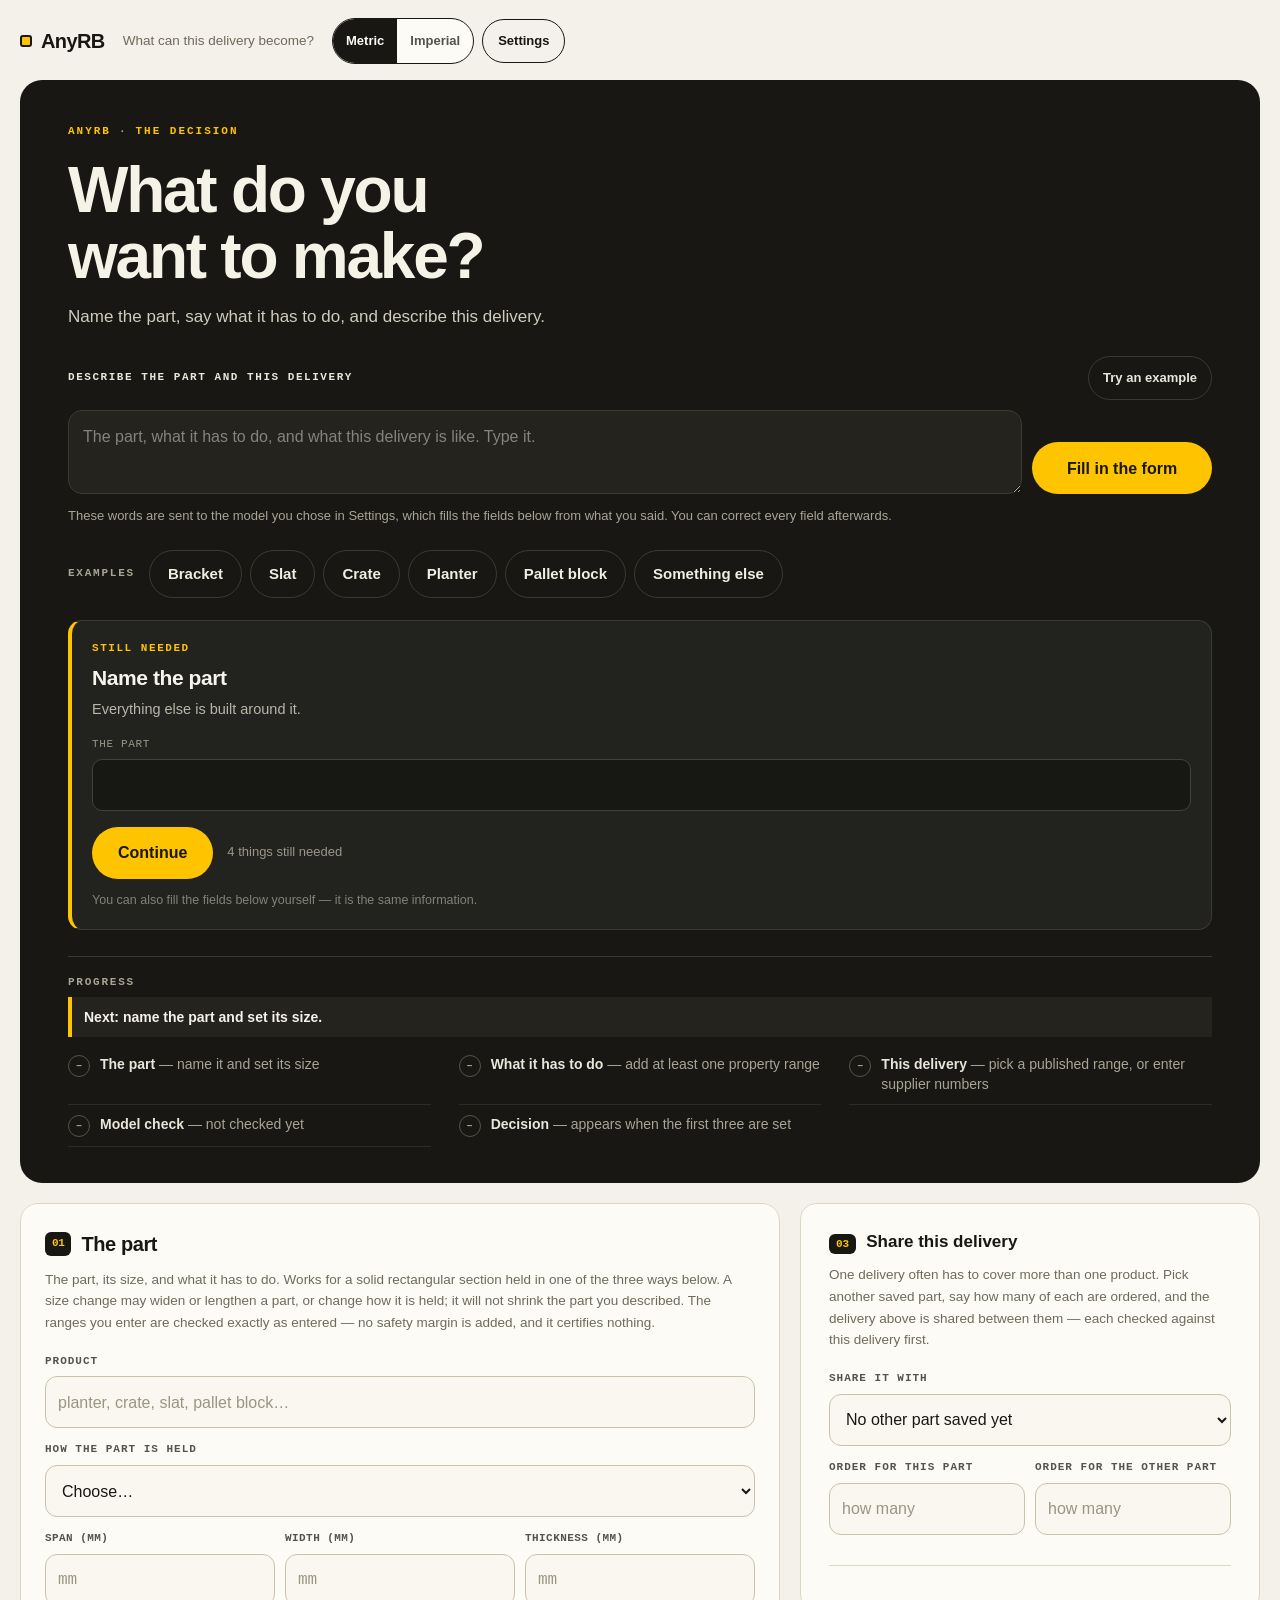
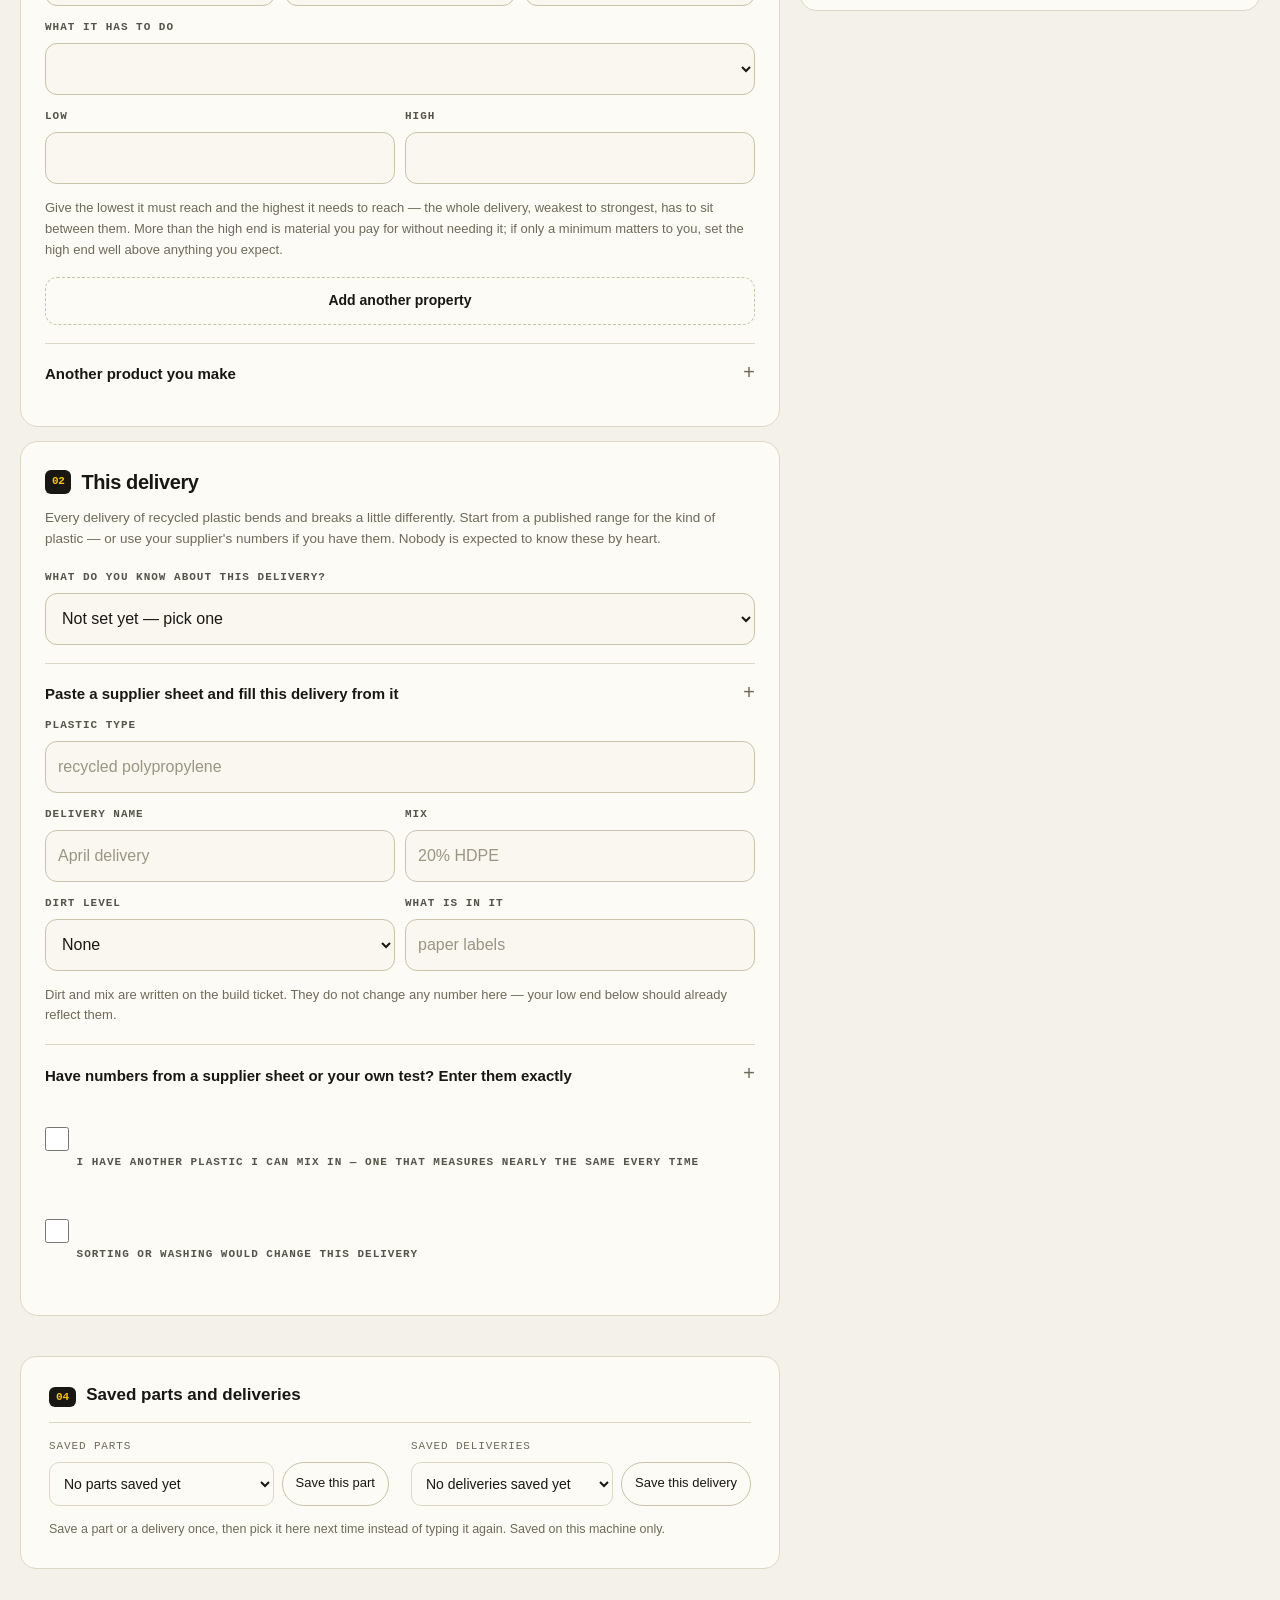
==== commit bbd403ac: "Remove voice, ground brief numbers by unit, honest tally, plausible sort outcomes Voice is gone, ent" ====
--- a/index.html
+++ b/index.html
@@ -314,8 +314,7 @@
 .brief-row textarea::placeholder { color: #85837a; }
 .brief-row textarea:focus { border-color: var(--accent); outline: none; }
 
-.brief-submit,
-.brief-voice {
+.brief-submit {
   width: 100%;
   min-height: 52px;
   border-radius: 999px;
@@ -324,14 +323,6 @@
 }
 .brief-submit { border: 0; background: var(--accent); color: var(--ink); }
 .brief-submit:disabled { opacity: 0.4; }
-.brief-voice {
-  border: 1.5px solid #55534a;
-  background: transparent;
-  color: #f5f2e9;
-  font-weight: 600;
-}
-.brief-voice.is-recording { border-color: #ff7a33; color: #ff7a33; }
-.brief-voice:disabled { opacity: 0.45; }
 
 .brief-help {
   margin: 12px 0 0;
@@ -707,6 +698,27 @@
   color: var(--muted);
   font-size: 12.5px;
   line-height: 1.5;
+}
+
+/* "Call again for a live answer": a saved answer is a convenience, never a trap. */
+.recall {
+  background: none;
+  border: 0;
+  padding: 0;
+  margin: 4px 0 0;
+  color: var(--ink-mute);
+  font-size: 12.5px;
+  text-decoration: underline;
+  text-underline-offset: 3px;
+  cursor: pointer;
+}
+.recall:hover { color: var(--ink); }
+
+/* Fields the model filled from the user's words stay editable; the mark
+ * says where they came from and clears on the first edit. */
+.ai-filled {
+  border-color: var(--accent) !important;
+  box-shadow: inset 3px 0 0 var(--accent);
 }
 
 .build-list { list-style: none; margin: 10px 0 0; padding: 0; }
@@ -1046,7 +1058,7 @@
 
   .brief-row { flex-direction: row; flex-wrap: wrap; align-items: stretch; }
   .brief-row textarea { flex: 1 1 100%; }
-  .brief-submit, .brief-voice { flex: 1 1 0; width: auto; }
+  .brief-submit { flex: 1 1 0; width: auto; }
 
   .progress-list {
     display: grid;
@@ -1157,7 +1169,7 @@
   .decision-panel h1 { font-size: clamp(48px, 5vw, 64px); }
   .brief-row { flex-wrap: nowrap; align-items: flex-end; }
   .brief-row textarea { flex: 1 1 auto; min-height: 84px; }
-  .brief-submit, .brief-voice { flex: none; width: 180px; }
+  .brief-submit { flex: none; width: 180px; }
   .progress-list { grid-template-columns: repeat(3, 1fr); }
   .cases-label { width: auto; margin-right: 6px; }
 
@@ -1315,12 +1327,12 @@
         <button class="brief-sample" id="brief-sample" type="button">Try an example</button>
       </div>
       <div class="brief-row">
-        <textarea id="brief" rows="2" placeholder="The part, what it has to do, and what this delivery is like. Type it, or say it out loud."></textarea>
+        <textarea id="brief" rows="2" placeholder="The part, what it has to do, and what this delivery is like. Type it."></textarea>
         <button class="brief-submit" id="brief-submit" type="button">Fill in the form</button>
-        <button class="brief-voice" id="brief-voice" type="button">Use your voice</button>
       </div>
       <p class="brief-help">These words go to Muse Spark on the server, which fills the fields below from what you said. You can correct every field afterwards.</p>
       <p class="brief-status" id="brief-status"></p>
+      <button class="recall" id="brief-recall" type="button" hidden>Get a fresh answer</button>
     </div>
     <div class="cases" id="cases" aria-label="Start with a part">
       <span class="cases-label">Examples</span>
@@ -1376,7 +1388,9 @@
         <div class="section-head">
           <h3>Builds that work</h3>
           <p class="model-status" id="model-status">Scoring this delivery…</p>
+          <button class="recall" id="model-recall" type="button" hidden>Get a fresh answer</button>
         </div>
+        <ol class="build-list" id="build-list"></ol>
         <div class="production" id="production">
           <h3 class="production-title">Production</h3>
           <div class="run-row">
@@ -1388,6 +1402,8 @@
             <div class="field run-field"><label for="cost-treat" id="cost-treat-label">Sorting/washing costs, per tonne that comes out</label><input id="cost-treat" inputmode="decimal" type="text" placeholder="optional"></div>
             <div class="field run-field"><label for="waste-pct">Waste and rejects, % of each part (optional)</label><input id="waste-pct" inputmode="decimal" type="text" placeholder="e.g. 5"></div>
             <div class="field run-field"><label for="treat-loss">Lost in sorting/washing, % (optional)</label><input id="treat-loss" inputmode="decimal" type="text" placeholder="e.g. 20"></div>
+            <div class="field run-field"><label for="sheet-span">Cutting sheet length (mm)</label><input id="sheet-span" inputmode="decimal" type="text" placeholder="e.g. 2000"></div>
+            <div class="field run-field"><label for="sheet-width">Cutting sheet width (mm)</label><input id="sheet-width" inputmode="decimal" type="text" placeholder="e.g. 1000"></div>
             <div class="field run-field"><label for="cost-currency">Currency</label><select id="cost-currency"><option value="₺">₺ (lira)</option><option value="$">$ (dollar)</option><option value="€">€ (euro)</option><option value="£">£ (pound)</option></select></div>
           </div>
           <div class="cost-view" id="cost-view"></div>
@@ -1396,7 +1412,13 @@
           <div class="run-note" id="run-note"></div>
           <div class="use-note" id="use-note"></div>
         </div>
-        <ol class="build-list" id="build-list"></ol>
+        <p class="empty-build" id="empty-build" hidden>No build passes yet. What this delivery would need is just below.</p>
+        <div class="meta-trace" id="meta-trace" hidden></div>
+      </div>
+
+      <h3 class="results-subhead" id="gap-title" hidden>What this delivery would need</h3>
+      <div class="gap" id="gap" aria-live="polite" hidden></div>
+
         <div class="downloads" id="downloads" hidden>
           <p class="downloads-note"><strong>Results live on this page</strong> — the decision at the top, the builds and range view here. Take them with you:</p>
           <div class="downloads-row">
@@ -1406,12 +1428,6 @@
           </div>
           <p class="downloads-formats">The build sheet is a text file to print or paste. The spreadsheet opens in Excel or Google Sheets. JSON is the same results as data for another system, in metric with the units named in the file.</p>
         </div>
-        <p class="empty-build" id="empty-build" hidden>No build passes yet. What this delivery would need is just below.</p>
-        <div class="meta-trace" id="meta-trace" hidden></div>
-      </div>
-
-      <h3 class="results-subhead" id="gap-title" hidden>What this delivery would need</h3>
-      <div class="gap" id="gap" aria-live="polite" hidden></div>
 
       <div class="ask" id="ask-panel" aria-labelledby="ask-title" hidden>
         <h3 id="ask-title">Ask about this delivery</h3>
@@ -1420,6 +1436,7 @@
           <button class="ask-button" id="ask-button" type="button">Ask</button>
         </div>
         <p class="ask-status" id="ask-status"></p>
+        <button class="recall" id="ask-recall" type="button" hidden>Get a fresh answer</button>
         <div class="ask-answer" id="ask-answer" aria-live="polite"></div>
       </div>
     </aside>
@@ -1497,6 +1514,7 @@
           <div class="field"><label for="sheet-text">Supplier sheet text</label><textarea id="sheet-text" rows="4" placeholder="Paste the supplier's text here"></textarea></div>
           <button class="dl-button" id="sheet-fill" type="button">Fill this delivery from the text</button>
           <p class="brief-status" id="sheet-status"></p>
+          <button class="recall" id="sheet-recall" type="button" hidden>Get a fresh answer</button>
         </details>
         <div class="field"><label for="plastic-type">Plastic type</label><input id="plastic-type" type="text" spellcheck="false" placeholder="recycled polypropylene"></div>
         <div class="grid2">
@@ -1530,7 +1548,10 @@
           <label class="check" for="treated-available"><input id="treated-available" type="checkbox"> Sorting or washing would change this delivery</label>
         </div>
         <div id="treated-fields" class="steady-fields" hidden>
-          <p class="measured-note">Enter what the delivery measures <em>after</em> sorting or washing — from whoever does it, or your own test. The app does not guess this effect.</p>
+          <div class="field"><label for="treated-source">After sorting or washing, this delivery is closest to…</label><select id="treated-source"></select></div>
+          <p class="measured-note" id="treated-published-note" hidden></p>
+          <div id="treated-numbers">
+          <p class="measured-note">Or enter what the delivery measures <em>after</em> sorting or washing — from whoever does it, or your own test. The app does not guess this effect.</p>
           <div class="grid2">
             <div class="field"><label for="treated-e-min">Stiffness low after (MPa)</label><input id="treated-e-min" inputmode="decimal" type="text"></div>
             <div class="field"><label for="treated-e-max">Stiffness high after (MPa)</label><input id="treated-e-max" inputmode="decimal" type="text"></div>
@@ -1539,12 +1560,17 @@
             <div class="field"><label for="treated-s-min">Strength low after (MPa)</label><input id="treated-s-min" inputmode="decimal" type="text"></div>
             <div class="field"><label for="treated-s-max">Strength high after (MPa)</label><input id="treated-s-max" inputmode="decimal" type="text"></div>
           </div>
+          </div>
         </div>
         <div id="steady-fields" class="steady-fields" hidden>
+          <div class="field"><label for="steady-source">The other plastic comes from…</label><select id="steady-source"></select></div>
+          <p class="measured-note" id="steady-published-note" hidden></p>
+          <div id="steady-numbers">
           <div class="field"><label for="steady-type">The other plastic</label><input id="steady-type" type="text" spellcheck="false" placeholder="e.g. a cleaner batch you can buy"></div>
           <div class="grid2">
             <div class="field"><label for="steady-e">Its stiffness (MPa)</label><input id="steady-e" inputmode="decimal" type="text"></div>
             <div class="field"><label for="steady-s">Its strength (MPa)</label><input id="steady-s" inputmode="decimal" type="text"></div>
+          </div>
           </div>
         </div>
       </div>
@@ -1759,6 +1785,39 @@
   },
 ];
 
+function publishedBatchByKey(key) {
+  return PUBLISHED_BATCHES.find((batch) => batch.key === key) || null;
+}
+
+/** Polymer families behind the published ranges. Sorting a delivery can
+ * plausibly move it within its own family (or leave it mixed); it does not
+ * turn one polymer into another, so a published outcome from another family
+ * is not offered for a delivery whose family is known. */
+const POLYMER_FAMILIES = {
+  hdpe: ['rhdpe-measured-lot', 'rhdpe'],
+  pp: ['rpp'],
+  pet: ['rpet', 'rpetg'],
+  pe: ['rldpe'],
+  mixed: ['mixed-polyolefins'],
+};
+function familyOfBatchKey(key) {
+  for (const [family, keys] of Object.entries(POLYMER_FAMILIES)) {
+    if (keys.includes(key)) return family;
+  }
+  return null;
+}
+function treatedOutcomeKeysFor(deliveryType, deliveryBatchKey) {
+  const direct = familyOfBatchKey(deliveryBatchKey);
+  const inferred = !direct && deliveryType
+    ? familyOfBatchKey((publishedBatchFor(String(deliveryType)) || {}).key)
+    : null;
+  const family = direct || inferred;
+  if (!family || family === 'mixed') return PUBLISHED_BATCHES.map((batch) => batch.key);
+  return PUBLISHED_BATCHES
+    .filter((batch) => familyOfBatchKey(batch.key) === family || familyOfBatchKey(batch.key) === 'mixed')
+    .map((batch) => batch.key);
+}
+
 function publishedBatchFor(text) {
   const t = String(text || '').toLowerCase();
   if (!t) return null;
@@ -1784,6 +1843,55 @@
   return null;
 }
 
+/**
+ * The single mix-in values a blend actually uses. Entered numbers are used
+ * as entered; a published range is used at its weak end (eMin/sMin), never
+ * at its strong end and never as an average — the conservative end is the
+ * one a blend can be checked against.
+ */
+function effectiveSteadyValues(steady) {
+  if (steady && steady.source === 'published') {
+    const batch = publishedBatchByKey(steady.publishedKey);
+    if (batch) return { eMpa: batch.plastic.eMin, sMpa: batch.plastic.sMin };
+  }
+  return {
+    eMpa: steady && Number.isFinite(Number(steady.eMpa)) ? Number(steady.eMpa) : 0,
+    sMpa: steady && Number.isFinite(Number(steady.sMpa)) ? Number(steady.sMpa) : 0,
+  };
+}
+
+function steadyValues(stateInput) {
+  const state = normalizeState(stateInput);
+  return effectiveSteadyValues(state.steady);
+}
+
+function validTreatedRanges(treated) {
+  return Boolean(treated)
+    && treated.eMin > 0 && treated.eMax >= treated.eMin
+    && treated.sMin > 0 && treated.sMax >= treated.sMin;
+}
+
+/**
+ * Whether sorting/washing builds exist at all: the shop must declare the
+ * treatment available, and its outcome must be specified either by valid
+ * entered ranges ('numbers') or by a resolvable published range
+ * ('published'). A published key alone does not invent entered ranges, and
+ * entered ranges alone are not a published outcome.
+ */
+function isTreatedAvailable(state) {
+  if (!state || !state.treated || state.treated.available !== true) return false;
+  if (state.treated.source === 'published') return Boolean(publishedBatchByKey(state.treated.publishedKey));
+  return validTreatedRanges(state.treated);
+}
+
+function treatedRoutePhrase(state) {
+  if (state.treated && state.treated.source === 'published') {
+    const batch = publishedBatchByKey(state.treated.publishedKey);
+    if (batch) return `the published range for ${batch.plastic.type} you picked — an assumed outcome, not a measurement of the sorted delivery`;
+  }
+  return 'the ranges you entered';
+}
+
 const PROPERTIES = [
   { key: 'strength', label: 'Strength', unit: 'kg', verb: 'carries', noun: 'strength' },
   { key: 'stiffness', label: 'Stiffness', unit: 'N/mm', verb: 'holds', noun: 'stiffness' },
@@ -1819,7 +1927,7 @@
     sMax: 18,
     density: 0.94,
   },
-  steady: { available: true, type: 'stiffer bottle stream', eMpa: 2000, sMpa: 40 },
+  steady: { available: true, type: 'stiffer bottle stream', source: 'numbers', publishedKey: '', eMpa: 2000, sMpa: 40 },
   other: {
     product: 'heavier part',
     mode: 'cantilever',
@@ -1911,6 +2019,7 @@
   const plastic = source.plastic && typeof source.plastic === 'object' ? source.plastic : {};
   const other = source.other && typeof source.other === 'object' ? source.other : {};
   const blank = source.blank === true;
+  const rangeSource = source.rangeSource === 'numbers' ? 'numbers' : (source.rangeSource === 'published' ? 'published' : '');
   const targetFallback = blank ? { property: '', min: '', max: '' } : DEFAULT_STATE.target;
   const primaryTarget = normalizeTarget(target, targetFallback);
   const extraTargets = rawExtraTargets
@@ -1939,6 +2048,7 @@
     // moment a product exists, and the app calculates against a delivery
     // nobody entered.
     blank,
+    rangeSource,
     product,
     mode: MODE_KEYS.has(source.mode) ? source.mode : (blank ? '' : (product ? inferMode(product) : DEFAULT_STATE.mode)),
     spanMm: span > 0 ? clamp(span, 20, 6000) : 0,
@@ -1962,6 +2072,8 @@
     },
     treated: {
       available: source.treated?.available === true,
+      source: source.treated?.source === 'published' ? 'published' : 'numbers',
+      publishedKey: publishedBatchByKey(source.treated?.publishedKey) ? source.treated.publishedKey : '',
       eMin: Math.max(0, num(source.treated?.eMin, 0)),
       eMax: Math.max(0, num(source.treated?.eMax, 0)),
       sMin: Math.max(0, num(source.treated?.sMin, 0)),
@@ -1970,6 +2082,8 @@
     steady: {
       available: source.steady?.available === true,
       type: clean(source.steady?.type, 100),
+      source: source.steady?.source === 'published' ? 'published' : 'numbers',
+      publishedKey: publishedBatchByKey(source.steady?.publishedKey) ? source.steady.publishedKey : '',
       eMpa: clamp(num(source.steady?.eMpa, 0), 0, 200000),
       sMpa: clamp(num(source.steady?.sMpa, 0), 0, 5000),
     },
@@ -2143,8 +2257,9 @@
 
 function blendPlastic(plastic, fraction, steady) {
   const f = clamp(fraction, 0.05, 0.9);
-  const e = num(steady && steady.eMpa, 0);
-  const st = num(steady && steady.sMpa, 0);
+  const values = effectiveSteadyValues(steady);
+  const e = values.eMpa;
+  const st = values.sMpa;
   return {
     ...plastic,
     eMin: (1 - f) * plastic.eMin + f * e,
@@ -2251,7 +2366,21 @@
 
 function plasticFor(state, candidate) {
   if (candidate.move === 'blend') return blendPlastic(state.plastic, candidate.fraction, state.steady);
-  if (candidate.move === 'treated' && state.treated && state.treated.available) {
+  if (candidate.move === 'treated' && isTreatedAvailable(state)) {
+    if (state.treated.source === 'published') {
+      const batch = publishedBatchByKey(state.treated.publishedKey);
+      if (batch) {
+        // Sorted/washed to a published outcome: that batch's plastic range,
+        // on this delivery's density. No entered range is mixed into it.
+        return {
+          ...state.plastic,
+          eMin: batch.plastic.eMin,
+          eMax: batch.plastic.eMax,
+          sMin: batch.plastic.sMin,
+          sMax: batch.plastic.sMax,
+        };
+      }
+    }
     return {
       ...state.plastic,
       eMin: state.treated.eMin || state.plastic.eMin,
@@ -2280,10 +2409,11 @@
     return !samePart(other, currentPart(state));
   }
   if (candidate.move === 'blend') {
-    return state.steady.available && state.steady.eMpa > 0 && state.steady.sMpa > 0 && Number.isFinite(candidate.fraction) && candidate.fraction > 0;
+    const values = effectiveSteadyValues(state.steady);
+    return state.steady.available && values.eMpa > 0 && values.sMpa > 0 && Number.isFinite(candidate.fraction) && candidate.fraction > 0;
   }
   if (candidate.move === 'treated') {
-    return Boolean(state.treated && state.treated.available);
+    return isTreatedAvailable(state);
   }
   if (candidate.move === 'section') {
     // Width is the part's own size (a 600 mm panel is a 600 mm panel).
@@ -2332,7 +2462,8 @@
   if (move === 'other') return { move: 'other' };
   if (move === 'blend') {
     const fraction = clamp(num(raw.fraction, NaN), 0.05, 0.9);
-    if (!Number.isFinite(fraction) || !state.steady.available || !state.steady.eMpa || !state.steady.sMpa) return null;
+    const values = effectiveSteadyValues(state.steady);
+    if (!Number.isFinite(fraction) || !state.steady.available || !values.eMpa || !values.sMpa) return null;
     return { move: 'blend', fraction: round(fraction, 3) };
   }
   return null;
@@ -2399,10 +2530,11 @@
   const batch = materialRange(state.plastic, target.property);
   const shortLow = Math.max(0, required.min - batch.min);
   const overHigh = Math.max(0, batch.max - required.max);
+  const mixIn = effectiveSteadyValues(state.steady);
   const steadyValue = target.property === 'strength'
-    ? (state.steady.available ? state.steady.sMpa : 0)
+    ? (state.steady.available ? mixIn.sMpa : 0)
     : target.property === 'stiffness'
-      ? (state.steady.available ? state.steady.eMpa : 0)
+      ? (state.steady.available ? mixIn.eMpa : 0)
       : 0;
   const steadyShort = steadyValue > 0 ? Math.max(0, required.min - steadyValue) : null;
   // In compression a slender part can buckle before the material crushes.
@@ -2419,6 +2551,8 @@
   let action;
   if (buckling && buckling.governs) {
     action = `This part buckles before it crushes: at the delivery's low stiffness it carries about ${formatNumber(buckling.capacityKgAtLowStiffness)} kg. Make it thicker or shorter, or bring in a stiffer stream — a stronger plastic alone does not lift this.`;
+  } else if (shortLow > required.min * 0.5 && target.property !== 'weight') {
+    action = 'This delivery is far below what this part needs — mixing or sorting this delivery will not close a gap that wide. Put this delivery on a part that asks less of it, or bring in a stronger delivery for this one.';
   } else if (rangeTooWide) {
     action = 'This delivery varies too much for the range you need. A thicker or wider part raises both ends together, so it cannot fix this. Mix in another plastic that measures nearly the same every time, or sort the weakest pieces out first.';
     if (steadyShort > 0) action += ` The other plastic you named gives ${formatNumber(steadyValue)} ${required.unit}; this build needs at least ${formatNumber(required.min)} ${required.unit}.`;
@@ -2458,10 +2592,79 @@
   return { move: 'thickness', thicknessMm: best.t, calculated: true };
 }
 
+/**
+ * The same part held a different way, if that plainly saves material.
+ * For every other load path, the least-material passing thickness is found
+ * with minimumThicknessCandidate on a mode-switched state — so the entered
+ * part is the comparison build and a same-thickness pass is not a saving.
+ * Returns the best { mode, modeLabel, thicknessMm, massG, savingPct } only
+ * when it passes and uses at least 10% less material than the current
+ * winner (or than the entered build when there is no winner); else null.
+ * A part with no strength/stiffness target has no load path to compare.
+ */
+function loadPathComparison(stateInput, result) {
+  const state = normalizeState(stateInput);
+  if (!result || !result.ready) return null;
+  const targets = [state.target, ...state.extraTargets];
+  if (!targets.some((target) => target.property === 'strength' || target.property === 'stiffness')) return null;
+  if (!MODES.some((mode) => mode.key === state.mode)) return null;
+  const baselineMass = result.winner && Number.isFinite(result.winner.massG)
+    ? result.winner.massG
+    : result.current && Number.isFinite(result.current.massG)
+      ? result.current.massG
+      : massG(currentPart(state), state.plastic.density);
+  if (!(baselineMass > 0)) return null;
+  let best = null;
+  for (const mode of MODES) {
+    if (mode.key === state.mode) continue;
+    const switched = normalizeState({ ...state, mode: mode.key });
+    const candidate = minimumThicknessCandidate(switched);
+    if (!candidate) continue;
+    const part = { ...currentPart(switched), thicknessMm: candidate.thicknessMm };
+    const mass = massG(part, state.plastic.density);
+    if (!(mass > 0)) continue;
+    const savingPct = ((baselineMass - mass) / baselineMass) * 100;
+    if (savingPct < 10 - 1e-9) continue;
+    const alternative = {
+      mode: mode.key, modeLabel: mode.label, thicknessMm: candidate.thicknessMm, massG: mass, savingPct,
+    };
+    if (!best || alternative.massG < best.massG) best = alternative;
+  }
+  return best;
+}
+
+/**
+ * How many parts cut from one sheet, parts laid in a grid. Both part
+ * orientations are tried and the better one's layout is returned as
+ * { perSheet, along, across } (along the sheet span, across its width).
+ * Pure arithmetic: 0 when the part fits in neither orientation or any
+ * size is missing — no yield, waste, or kerf effect is invented.
+ */
+function sheetYield({ sheetSpanMm, sheetWidthMm, partSpanMm, partWidthMm } = {}) {
+  const sheetSpan = Number(sheetSpanMm);
+  const sheetWidth = Number(sheetWidthMm);
+  const partSpan = Number(partSpanMm);
+  const partWidth = Number(partWidthMm);
+  if (![sheetSpan, sheetWidth, partSpan, partWidth].every((value) => Number.isFinite(value) && value > 0)) {
+    return { perSheet: 0, along: 0, across: 0 };
+  }
+  const layout = (alongSize, acrossSize) => {
+    const along = Math.floor(sheetSpan / alongSize);
+    const across = Math.floor(sheetWidth / acrossSize);
+    return { perSheet: along * across, along, across };
+  };
+  const straight = layout(partSpan, partWidth);
+  const rotated = layout(partWidth, partSpan);
+  const better = rotated.perSheet > straight.perSheet ? rotated : straight;
+  if (better.perSheet <= 0) return { perSheet: 0, along: 0, across: 0 };
+  return better;
+}
+
 /** A blend with the declared steadier stream, if the current build can pass. */
 function blendCandidate(stateInput) {
   const state = normalizeState(stateInput);
-  if (!state.steady.available || !state.steady.eMpa || !state.steady.sMpa) return null;
+  const values = effectiveSteadyValues(state.steady);
+  if (!state.steady.available || !values.eMpa || !values.sMpa) return null;
   const part = currentPart(state);
   for (let f = 0.05; f <= 0.9001; f += 0.02) {
     const plastic = blendPlastic(state.plastic, f, state.steady);
@@ -2507,7 +2710,8 @@
     }
     if (proposal.move === 'blend') {
       let best = null;
-      if (state.steady.eMpa > 0 && state.steady.sMpa > 0) {
+      const values = effectiveSteadyValues(state.steady);
+      if (state.steady.available && values.eMpa > 0 && values.sMpa > 0) {
         for (let f = 0.05; f <= 0.9001; f += 0.02) {
           const candidate = { move: 'blend', fraction: +f.toFixed(2) };
           if (passesAllTargets(state, current, blendPlastic(plastic, candidate.fraction, state.steady))) {
@@ -2678,7 +2882,7 @@
     if (minimum) addCandidate(state, candidates, seen, minimum);
     const blend = blendCandidate(state);
     if (blend) addCandidate(state, candidates, seen, blend);
-    if (state.treated && state.treated.available) {
+    if (isTreatedAvailable(state)) {
       addCandidate(state, candidates, seen, { move: 'treated' });
       const treatedState = { ...state, plastic: plasticFor(state, { move: 'treated' }) };
       const treatedMin = minimumThicknessCandidate(treatedState);
@@ -2750,6 +2954,7 @@
     triedCount: evaluated.length,
     triedMoves: [...triedMoves],
     failedMoves,
+    evaluated,
     targetValid,
     targets,
     modelTrace,
@@ -2785,6 +2990,14 @@
   if (Math.abs(addedG) < 0.5) return 'no added material';
   const sign = addedG > 0 ? '+' : '−';
   return `${sign}${formatNumber(convertForDisplay(Math.abs(addedG), 'g'))} ${displayUnit('g')}`;
+}
+
+const THIN_EVIDENCE_TYPE = /recycled ldpe|mixed plastics|mixed polyolefins/i;
+function thinEvidenceDelivery(state) {
+  return state.rangeSource !== 'numbers' && THIN_EVIDENCE_TYPE.test(state.plastic.type || '');
+}
+function largeLoadDecision(state, targets) {
+  return targets.some((target) => target.property === 'strength' && Number(target.min) >= 1000);
 }
 
 function decisionFor(stateInput, result) {
@@ -2830,7 +3043,7 @@
     const unit = primary.unit;
     let headline;
     if (primary.buckling && primary.buckling.governs) headline = 'Thicken or shorten this part.';
-    else if (primary.rangeTooWide) headline = `This delivery varies too much in ${meta.noun}.`;
+    else if (primary.rangeTooWide && !(primary.shortLow > primary.required.min * 0.5)) headline = `This delivery varies too much in ${meta.noun}.`;
     else if (primary.shortLow > 0) {
       headline = primary.property === 'strength'
         ? 'Not strong enough with this delivery.'
@@ -2853,16 +3066,32 @@
     const asStands = result.current
       ? `as it stands, this build ${rangeText(result.current)} — you need ${targetText}. `
       : '';
-    const support = `At ${buildSizeText(currentPart(state))}, ${asStands}In supplier numbers: ${statements.join(' ')} ${primary.action} Ranges are checked as entered — no safety margin is added to any of these numbers.`;
+    const supplierSentence = state.rangeSource === 'published'
+      ? ''
+      : `In supplier numbers: ${statements.join(' ')} `;
+    const secondary = gaps
+      .filter((gap) => gap.property !== primary.property && (gap.shortLow > 0 || gap.overHigh > 0))
+      .map((gap) => `Also holding it back: ${propertyMeta(gap.property).noun} — ${gap.action.charAt(0).toLowerCase()}${gap.action.slice(1)}`)
+      .join(' ');
+    let nearMiss = '';
+    const treatedMiss = (result.evaluated || []).find((item) => item.move === 'treated' && !item.pass);
+    if (treatedMiss) {
+      const idx = targets.findIndex((target) => target.property === primary.property);
+      if (idx >= 0 && treatedMiss.ranges && treatedMiss.ranges[idx]) {
+        const meta = propertyMeta(primary.property);
+        nearMiss = ` After sorting or washing to ${treatedRoutePhrase(state)}, this build gives ${formatRange(treatedMiss.ranges[idx], meta.unit)} — still outside your ${meta.label} ${formatTarget(targets[idx])}.`;
+      }
+    }
+    const support = `At ${buildSizeText(currentPart(state))}, ${asStands}${supplierSentence}${primary.action}${secondary ? ` ${secondary}` : ''}${nearMiss} Ranges are checked as entered — no safety margin is added to any of these numbers.`;
     const copy = [
       'AnyRB plan',
       headline,
       `Current build: ${buildSizeText(currentPart(state))}`,
       asStands ? `As it stands: ${rangeText(result.current)}; you need ${targetText}` : '',
-      ...gaps.filter((gap) => gap.shortLow > 0 || gap.overHigh > 0).map((gap) => {
+      ...(state.rangeSource === 'published' ? [] : gaps.filter((gap) => gap.shortLow > 0 || gap.overHigh > 0).map((gap) => {
         const gapMeta = propertyMeta(gap.property);
         return `${gapMeta.label}: needs ${formatRange(gap.required, gap.unit)}, delivery ${formatRange(gap.batch, gap.unit)}`;
-      }),
+      })),
       `Action: ${primary.action}`,
       'Checked as entered — no safety margin is added to any of these numbers.',
     ].filter(Boolean).join('\n');
@@ -2885,18 +3114,33 @@
     };
   }
   const isBlend = winner.move === 'blend';
-  const steadyName = state.steady.type || 'the mix-in plastic';
+  const steadyBatch = state.steady.source === 'published' ? publishedBatchByKey(state.steady.publishedKey) : null;
+  const steadyName = state.steady.type || (steadyBatch ? steadyBatch.plastic.type : 'the mix-in plastic');
   const blendPct = isBlend ? Math.round(winner.fraction * 100) : 0;
-  const headline = winner.move === 'treated'
+  // A winner far from the entered thickness must be named as such, in
+  // plain terms — the headline size alone can read as a small adjustment.
+  // (An 'other' winner is a different product, not this part resized.)
+  const extremeThickness = winner.move !== 'other'
+    && state.thicknessMm > 0 && winner.part.thicknessMm > 0
+    && (winner.part.thicknessMm < state.thicknessMm * 0.5 || winner.part.thicknessMm > state.thicknessMm * 2);
+  const extremeThicknessText = extremeThickness
+    ? `at a very different thickness (${formatNumber(convertForDisplay(winner.part.thicknessMm, 'mm'))} ${displayUnit('mm')}, not ${formatNumber(convertForDisplay(state.thicknessMm, 'mm'))} ${displayUnit('mm')})`
+    : '';
+  // A passing build checked against a published band says so in the
+  // headline itself: the green instruction must not read as unqualified.
+  const onPublished = state.rangeSource === 'published' ? ' — on a published range' : '';
+  const headline = (winner.move === 'treated'
     ? `Sort or wash this delivery, then make the ${buildSizeText(winner.part)}.`
     : isBlend
     ? `Blend ${blendPct}% of ${steadyName}, then make the ${buildSizeText(winner.part)}.`
-    : `Make the ${buildSizeText(winner.part)}.`;
+    : `Make the ${buildSizeText(winner.part)}.`) + onPublished;
   let support;
   if (winner.move === 'treated') {
-    support = `As entered, it misses. After sorting or washing — to the ranges you entered — this build ${rangeText(winner)} — inside your ${targetText}.`;
+    support = `As entered, it misses. After sorting or washing — to ${treatedRoutePhrase(state)} — this build ${rangeText(winner)} — inside your ${targetText}.`;
   } else if (isBlend) {
-    support = `The delivery alone misses. With ${blendPct}% of ${steadyName}, this build ${rangeText(winner)} — inside your ${targetText}.`;
+    support = steadyBatch
+      ? `The delivery alone misses. With ${blendPct}% of ${steadyName} — using the published “${steadyBatch.label}” range at its weak end — this build ${rangeText(winner)} — inside your ${targetText}. The blend is a mixture-rule estimate: the optimistic end, not a physically tested recipe.`
+      : `The delivery alone misses. With ${blendPct}% of ${steadyName}, this build ${rangeText(winner)} — inside your ${targetText}.`;
   } else if (winner.move === 'other') {
     // An 'other' winner is ranked by added material, so it can win while
     // the entered build also passes (it then uses less material). Only
@@ -2911,21 +3155,36 @@
   } else {
     support = `As entered, this part misses. This build ${rangeText(winner)} — inside your ${targetText}.`;
   }
+  const isLargeLoad = largeLoadDecision(state, targets);
+  const isThinEvidence = thinEvidenceDelivery(state)
+    && numericTargets.some(({ target }) => target.property === 'strength' || target.property === 'stiffness');
   const spares = numericTargets.map(({ target, i }) => {
     const range = winner.ranges ? winner.ranges[i] : winner.range;
     const scale = Math.max(Math.abs(target.min), Math.abs(target.max), 1e-9);
     return Math.min(range.min - target.min, target.max - range.max) / scale;
   });
   const thinMargin = spares.length && Math.min(...spares) < 0.05;
+  if (extremeThicknessText) support += ` That is ${extremeThicknessText}.`;
   support += ' Ranges are checked as entered — no safety margin added.';
-  if (thinMargin) support += ' The closest margin is thin — make one and check it before a run.';
+  if (isLargeLoad) support += ' At this load this is a calculated estimate only — do not build on it without proper load testing by someone equipped for loads like this.';
+  else if (thinMargin) support += ' The closest margin is thin — make one and check it before a run.';
+  if (isThinEvidence) support += ' This delivery range rests on thin published evidence, so treat this answer as a rough guide, not a build instruction.';
   const copy = [
     'AnyRB build',
     headline,
-    'Checked as entered — no safety margin added.' + (thinMargin ? ' The closest margin is thin: make one and check it before a run.' : ''),
+    'Checked as entered — no safety margin added.' + (isLargeLoad ? ' At this load this is a calculated estimate only, not a build instruction.' : (thinMargin ? ' The closest margin is thin: make one and check it before a run.' : '')) + (isThinEvidence ? ' This delivery range rests on thin published evidence: treat it as a rough guide.' : ''),
     `Plastic: ${state.plastic.type}${state.plastic.batch ? `, ${state.plastic.batch}` : ''}`,
     `Mix: ${state.plastic.mix || 'none stated'}; dirt: ${state.plastic.dirt || 'none stated'}`,
-    winner.move === 'treated' ? 'First: sort or wash this delivery, to the ranges entered under This delivery' : isBlend ? `Blend: ${blendPct}% ${steadyName}` : '',
+    extremeThicknessText ? `Thickness note: ${extremeThicknessText}` : '',
+    winner.move === 'treated'
+      ? (state.treated && state.treated.source === 'published'
+        ? `First: sort or wash this delivery, to ${treatedRoutePhrase(state)}`
+        : 'First: sort or wash this delivery, to the ranges entered under This delivery')
+      : isBlend
+        ? (steadyBatch
+          ? `Blend: ${blendPct}% ${steadyName} — using the published “${steadyBatch.label}” range at its weak end. Mixture-rule estimate, optimistic end, not physically tested.`
+          : `Blend: ${blendPct}% ${steadyName}`)
+        : '',
     ...numericTargets.map(({ target, i }) => {
       const meta = propertyMeta(target.property);
       return `Requirement: ${meta.label} ${formatRange(winner.ranges ? winner.ranges[i] : winner.range, meta.unit)} — inside ${formatTarget(target)}`;
@@ -2966,7 +3225,9 @@
       : addedMaterialText(item.addedG),
     winner: false,
     blend: blendPercent,
-    steadyType: item.move === 'blend' ? state.steady.type : '',
+    steadyType: item.move === 'blend'
+      ? (state.steady.type || (state.steady.source === 'published' ? (publishedBatchByKey(state.steady.publishedKey) || {}).plastic?.type || '' : ''))
+      : '',
   };
 }
 
@@ -3052,8 +3313,10 @@
     steady: {
       available: state.steady.available,
       type: state.steady.type,
-      stiffness_mpa: state.steady.eMpa || null,
-      strength_mpa: state.steady.sMpa || null,
+      source: state.steady.source,
+      published_key: state.steady.publishedKey || null,
+      stiffness_mpa: effectiveSteadyValues(state.steady).eMpa || null,
+      strength_mpa: effectiveSteadyValues(state.steady).sMpa || null,
     },
     other_product: {
       name: state.other.product,
@@ -3113,7 +3376,7 @@
         added_material: item.addedG,
       })),
       blend: {
-        available: Boolean(state.steady.available && state.steady.eMpa && state.steady.sMpa),
+        available: Boolean(state.steady.available && effectiveSteadyValues(state.steady).eMpa && effectiveSteadyValues(state.steady).sMpa),
         type: state.steady.type,
         fraction: result.winner && result.winner.move === 'blend' ? result.winner.fraction : null,
       },
@@ -3121,7 +3384,7 @@
   };
 }
 
-return { G, MODES, CASE_PRESETS, PUBLISHED_BATCHES, publishedBatchFor, PROPERTIES, MOVES, PROPERTY_DEFAULTS, DEFAULT_STATE, inferMode, blankState, normalizeState, isReady, allTargets, propertyMeta, currentPart, otherPart, capacityN, stiffness, massG, stiffnessRangeFromLoadBend, effectiveMassG, productionTotals, buildCostPerPart, allocatePriority, propertyRange, inRange, setUnitSystem, getUnitSystem, displayUnit, convertForDisplay, convertFromDisplay, formatNumber, formatRange, formatTarget, requiredMaterial, materialGap, minimumThicknessCandidate, blendCandidate, normalizeModelProposals, evaluateBuilds, buildSizeText, addedMaterialText, decisionFor, proposalRow, toApiPayload, advicePayload };
+return { G, MODES, CASE_PRESETS, PUBLISHED_BATCHES, publishedBatchByKey, familyOfBatchKey, treatedOutcomeKeysFor, publishedBatchFor, steadyValues, PROPERTIES, MOVES, PROPERTY_DEFAULTS, DEFAULT_STATE, inferMode, blankState, normalizeState, isReady, allTargets, propertyMeta, currentPart, otherPart, capacityN, stiffness, massG, stiffnessRangeFromLoadBend, effectiveMassG, productionTotals, buildCostPerPart, allocatePriority, propertyRange, inRange, setUnitSystem, getUnitSystem, displayUnit, convertForDisplay, convertFromDisplay, formatNumber, formatRange, formatTarget, requiredMaterial, materialGap, minimumThicknessCandidate, loadPathComparison, sheetYield, blendCandidate, normalizeModelProposals, evaluateBuilds, buildSizeText, addedMaterialText, decisionFor, proposalRow, toApiPayload, advicePayload };
 })();
 
 /* ===== main.js ===== */
@@ -3150,9 +3413,13 @@
   formatRange,
   formatTarget,
   isReady,
+  loadPathComparison,
   materialGap,
   normalizeState,
   proposalRow,
+  publishedBatchByKey,
+  sheetYield,
+  treatedOutcomeKeysFor,
   toApiPayload, } = __modules.product;
 
 
@@ -3171,6 +3438,9 @@
 let copyReset = 0;
 let metaSource = null;
 let feedbackRound = false;
+let round1Exact = 0;
+let round2Exact = 0;
+let round2Total = 0;
 let batchSource = '';
 let briefPublished = null;
 let briefBatchChoiceNeeded = false;
@@ -3211,10 +3481,12 @@
     ? 'The model is off in Settings. Type the fields below, or pick an example.'
     : 'These words are sent to the model you chose in Settings, which fills the fields below from what you said. You can correct every field afterwards.';
 }
-function metaHeaders(json = true) {
+function metaHeaders(json = true, bust = false) {
   const headers = {};
   if (json) headers['Content-Type'] = 'application/json';
   if (userKey) headers['X-User-Meta-Key'] = userKey;
+  // bust asks the server to skip a saved (cached) answer and call the model live.
+  if (bust) headers['X-User-Cache-Bust'] = '1';
   headers['X-User-Provider'] = settings.provider;
   headers['X-User-Base-Url'] = settings.endpoint || PROVIDER_BASES[settings.provider] || '';
   headers['X-User-Meta-Model'] = settings.provider === 'meta' ? settings.model : settings.modelText;
@@ -3223,6 +3495,7 @@
 
 const FIELD_UNITS = {
   'treated-e-min': 'MPa', 'treated-e-max': 'MPa', 'treated-s-min': 'MPa', 'treated-s-max': 'MPa',
+  'sheet-span': 'mm', 'sheet-width': 'mm',
   span: 'mm', width: 'mm', thickness: 'mm',
   'other-span': 'mm', 'other-width': 'mm', 'other-thickness': 'mm',
   'e-min': 'MPa', 'e-max': 'MPa', 's-min': 'MPa', 's-max': 'MPa',
@@ -3254,10 +3527,13 @@
 let treatPricePerKg = 0;
 let wastePct = 0;
 let treatLossPct = 0;
+let sheetSpanMm = 0;
+let sheetWidthMm = 0;
 let costCurrency = localStorage.getItem('anyrb.currency') || '₺';
 let shareOtherName = '';
 let shareQtyMain = 0;
 let shareQtyOther = 0;
+let paintRefreshNeeded = false;
 
 const SAMPLE_BRIEF = 'I make crate sides, 400 mm long, 60 mm wide and 15 mm thick, supported at both ends. Each side has to carry 95 to 115 kg, and one side should weigh 320 to 360 g. This delivery is recycled HDPE from one supplier, fairly clean, with paper labels on some of it.';
 
@@ -3319,6 +3595,57 @@
 }
 function updateTreatedVisibility() {
   $('treated-fields').hidden = !$('treated-available').checked;
+}
+function syncSteadySourceUI() {
+  const batch = state.steady.source === 'published' ? publishedBatchByKey(state.steady.publishedKey) : null;
+  $('steady-numbers').hidden = state.steady.source === 'published';
+  const note = $('steady-published-note');
+  if (batch) {
+    note.hidden = false;
+    note.textContent = `Uses the published range for ${batch.label} at its weak end — the conservative end a blend can be checked against.`;
+  } else if (state.steady.source === 'published') {
+    note.hidden = false;
+    note.textContent = 'Pick which published range the other plastic is closest to.';
+  } else {
+    note.hidden = true;
+  }
+}
+function syncTreatedSourceUI() {
+  // A sorted delivery stays in its own polymer family: the picker only
+  // offers same-family published ranges (plus mixed), never a jump from
+  // one polymer to another.
+  const allowed = treatedOutcomeKeysFor(state.plastic.type, batchSource && batchSource !== 'numbers' ? batchSource : '');
+  const select = $('treated-source');
+  select.replaceChildren();
+  const numbers = document.createElement('option');
+  numbers.value = 'numbers';
+  numbers.textContent = 'Its numbers after — I will enter them';
+  select.append(numbers);
+  for (const key of allowed) {
+    const batch = publishedBatchByKey(key);
+    if (!batch) continue;
+    const option = document.createElement('option');
+    option.value = key;
+    option.textContent = `Published range: ${batch.plastic.type}`;
+    select.append(option);
+  }
+  if (state.treated && state.treated.source === 'published' && !allowed.includes(state.treated.publishedKey)) {
+    state.treated = { ...state.treated, source: 'numbers', publishedKey: '' };
+    paintRefreshNeeded = true;
+  }
+  select.value = state.treated && state.treated.source === 'published' ? state.treated.publishedKey : 'numbers';
+  const batch = state.treated && state.treated.source === 'published' ? publishedBatchByKey(state.treated.publishedKey) : null;
+  $('treated-numbers').hidden = Boolean(state.treated && state.treated.source === 'published');
+  const note = $('treated-published-note');
+  if (batch) {
+    note.hidden = false;
+    note.textContent = `After sorting or washing, this delivery is checked as the published range for ${batch.plastic.type} — a range you picked, not a measurement of the sorted delivery.`;
+  } else if (state.treated && state.treated.source === 'published') {
+    note.hidden = false;
+    note.textContent = 'Pick which published range the sorted delivery is closest to.';
+  } else {
+    note.hidden = true;
+  }
 }
 
 function targetUnit(property) {
@@ -3424,6 +3751,10 @@
   setValue('treated-s-min', state.treated?.sMin || '');
   setValue('treated-s-max', state.treated?.sMax || '');
   updateTreatedVisibility();
+  $('treated-source').value = state.treated && state.treated.source === 'published' ? state.treated.publishedKey : 'numbers';
+  syncTreatedSourceUI();
+  $('steady-source').value = state.steady.source === 'published' ? state.steady.publishedKey : 'numbers';
+  syncSteadySourceUI();
   setValue('steady-type', state.steady.type);
   setValue('steady-e', shownValue('steady-e', state.steady.eMpa));
   setValue('steady-s', shownValue('steady-s', state.steady.sMpa));
@@ -3442,6 +3773,10 @@
   updateSteadyVisibility();
   renderExtraTargets();
   syncBatchSourceUI();
+  if (paintRefreshNeeded) {
+    paintRefreshNeeded = false;
+    refresh({ model: false });
+  }
 }
 
 function syncBatchSourceUI() {
@@ -3555,7 +3890,9 @@
   if (result.winner) {
     const intro = document.createElement('p');
     intro.className = 'gap-note';
-    intro.textContent = '“Needs” is what the part asks of the plastic. “Gives” is this delivery, in the units a supplier sheet uses (MPa).';
+    intro.textContent = batchSource === 'numbers'
+      ? '“Needs” is what the part asks of the plastic. “Gives” is this delivery, in the units a supplier sheet uses (MPa).'
+      : '“Needs” is what the part asks of the plastic. “Gives” is this delivery’s published range.';
     gap.append(intro);
     for (const target of result.targets) {
       const meta = propertyMeta(target.property);
@@ -3563,7 +3900,11 @@
       const p = document.createElement('p');
       const needText = formatRange(needed.required, needed.unit);
       const batchText = formatRange(needed.batch, needed.unit);
-      if (result.winner.move === 'blend') {
+      if (batchSource !== 'numbers') {
+        p.textContent = result.winner.move === 'blend'
+          ? `${meta.label}: ${Math.round(result.winner.fraction * 100)}% of ${result.state.steady.type || 'the mix-in plastic'} brings this delivery into the range this build needs. It fits.`
+          : `${meta.label}: this build sits inside what this delivery's published range gives. It fits.`;
+      } else if (result.winner.move === 'blend') {
         p.textContent = `${meta.label}: the base delivery gives ${batchText}; this build needs ${needText}. ${Math.round(result.winner.fraction * 100)}% of ${result.state.steady.type || 'the mix-in plastic'} brings it into the window.`;
       } else {
         p.textContent = `${meta.label}: this build needs ${needText}; your delivery gives ${batchText}. It fits.`;
@@ -3587,12 +3928,16 @@
   gap.append(head);
   const intro = document.createElement('p');
   intro.className = 'gap-note';
-  intro.textContent = '“Needs” is what the part asks of the plastic. “Gives” is this delivery, in the units a supplier sheet uses (MPa).';
+  intro.textContent = batchSource === 'numbers'
+    ? '“Needs” is what the part asks of the plastic. “Gives” is this delivery, in the units a supplier sheet uses (MPa).'
+    : '“Needs” is what the part asks of the plastic. “Gives” is this delivery’s published range.';
   gap.append(intro);
   for (const item of result.gaps.filter((g) => g.shortLow > 0 || g.overHigh > 0)) {
     const meta = propertyMeta(item.property);
     const p = document.createElement('p');
-    p.textContent = `${meta.label}: needs ${formatRange(item.required, item.unit)}; delivery gives ${formatRange(item.batch, item.unit)}. ${item.action}`;
+    p.textContent = batchSource === 'numbers'
+      ? `${meta.label}: needs ${formatRange(item.required, item.unit)}; delivery gives ${formatRange(item.batch, item.unit)}. ${item.action}`
+      : `${meta.label}: ${item.action}`;
     gap.append(p);
   }
 }
@@ -3828,6 +4173,14 @@
   $('verdict-next').textContent = result.winner
     ? 'Next: copy the build, or download it below.'
     : 'Next: follow the change in the headline — or ask about this delivery below.';
+  const alt = loadPathComparison(result.state, result);
+  if (alt) {
+    const baseThick = result.winner ? result.winner.part.thicknessMm : state.thicknessMm;
+    const baseText = `${formatNumber(convertForDisplay(baseThick, 'mm'))} ${displayUnit('mm')}`;
+    const altText = `${formatNumber(convertForDisplay(alt.thicknessMm, 'mm'))} ${displayUnit('mm')}`;
+    const altPart = result.winner && result.winner.move === 'other' ? result.winner.part.product : state.product || 'this part';
+    $('verdict-next').textContent += ` ${alt.modeLabel} instead, ${altPart} needs ${altText}, not ${baseText} — about ${Math.round(alt.savingPct)}% less material.`;
+  }
 }
 
 
@@ -4393,8 +4746,8 @@
   const effOtherKg = otherUsage * (1 + wastePct / 100);
   const needMainKg = (effMainKg * shareQtyMain) / 1000;
   const needOtherKg = (effOtherKg * shareQtyOther) / 1000;
-  const steadyKg = ((steadyOf(mainItem) * shareQtyMain) + (steadyOf(otherItem) * shareQtyOther)) / 1000;
-  if (steadyKg > 0) line(`Together they also use ${fmtStock(steadyKg)} of the mix-in plastic, counted separately.`);
+  const steadyKg = ((steadyOf(mainItem) * shareQtyMain) + (steadyOf(otherItem) * shareQtyOther)) / 1000 * (1 + wastePct / 100);
+  if (steadyKg > 0) line(`Together they also use ${fmtStock(steadyKg)} of the mix-in plastic, counted separately${wastePct > 0 ? ', waste included' : ''}.`);
   if (!(materialHaveKg > 0)) {
     line(`Together, the two orders need ${fmtStock(needMainKg + needOtherKg)} of this delivery. Say how much you have — under Production in Results — and whether it covers both appears here.`);
     return;
@@ -4402,7 +4755,7 @@
   const stock = materialHaveKg;
   if (needMainKg + needOtherKg <= stock) {
     const left = stock - needMainKg - needOtherKg;
-    line(`Both orders fit in this delivery. Together they use ${fmtStock(needMainKg + needOtherKg)} of the ${fmtStock(stock)} you have, leaving ${fmtStock(left)} — about ${Math.floor((left * 1000) / mainUsage).toLocaleString('en-US')} more ${mainName}, or ${Math.floor((left * 1000) / otherUsage).toLocaleString('en-US')} more ${profile.name}.`);
+    line(`Both orders fit in this delivery. Together they use ${fmtStock(needMainKg + needOtherKg)} of the ${fmtStock(stock)} you have, leaving ${fmtStock(left)} — about ${Math.floor((left * 1000) / effMainKg).toLocaleString('en-US')} more ${mainName}, or ${Math.floor((left * 1000) / effOtherKg).toLocaleString('en-US')} more ${profile.name}.`);
     return;
   }
   const allocA = allocatePriority(stock, { qty: shareQtyMain, usageG: effMainKg }, { qty: shareQtyOther, usageG: effOtherKg });
@@ -4441,7 +4794,9 @@
 // ---------------------------------------------------------------------------
 // Supplier sheet: paste the text, fill only the delivery from it.
 // ---------------------------------------------------------------------------
-$('sheet-fill').addEventListener('click', async () => {
+$('sheet-fill').addEventListener('click', () => fillSheet(false));
+$('sheet-recall').addEventListener('click', () => fillSheet(true));
+async function fillSheet(bust) {
   const text = $('sheet-text').value.trim();
   if (!text) {
     $('sheet-status').textContent = 'Paste the supplier’s text first.';
@@ -4454,10 +4809,11 @@
   }
   const button = $('sheet-fill');
   button.disabled = true;
+  $('sheet-recall').hidden = true;
   $('sheet-status').textContent = 'Filling in this delivery from your text…';
   try {
     const response = await fetch(`${API_BASE}/api/product/brief`, {
-      method: 'POST', headers: metaHeaders(), body: JSON.stringify({ text }),
+      method: 'POST', headers: metaHeaders(true, bust), body: JSON.stringify({ text }),
     });
     const data = await response.json();
     if (!response.ok || !data.available || !data.brief) {
@@ -4474,20 +4830,24 @@
       sMin: plastic.strength_min_mpa ?? 0, sMax: plastic.strength_max_mpa ?? 0,
       density: plastic.density_g_cm3 ?? 0,
     };
+    const sheetSource = ` Answer source: ${answerSourceLine(data)}.`;
     const complete = ranges.eMin > 0 && ranges.eMax > 0 && ranges.sMin > 0 && ranges.sMax > 0 && ranges.density > 0;
     if (complete) {
       state.plastic = { ...state.plastic, ...named, ...ranges };
       batchSource = 'numbers';
-      $('sheet-status').textContent = 'Filled from your text, using only the numbers in it. Check them below — they are exactly what the sheet stated.';
+      $('sheet-status').textContent = `Filled from your text, using only the numbers in it. Check them below — they are exactly what the sheet stated.${sheetSource}`;
+      $('sheet-recall').hidden = !data._cached;
     } else {
       const pub = publishedBatchFor(`${named.type} ${text}`);
       if (pub) {
         state.plastic = { ...state.plastic, ...named, type: named.type || pub.plastic.type, eMin: pub.plastic.eMin, eMax: pub.plastic.eMax, sMin: pub.plastic.sMin, sMax: pub.plastic.sMax, density: pub.plastic.density };
         batchSource = pub.key;
-        $('sheet-status').textContent = `The sheet did not give measured ranges, so the published range “${pub.label}” was used for the plastic it names. Change it below if your supplier's numbers differ.`;
+        $('sheet-status').textContent = `The sheet did not give measured ranges, so the published range “${pub.label}” was used for the plastic it names. Change it below if your supplier's numbers differ.${sheetSource}`;
+        $('sheet-recall').hidden = !data._cached;
       } else {
         state.plastic = { ...state.plastic, ...named };
-        $('sheet-status').textContent = 'That text named the plastic but gave no measured ranges I could use. Pick a published range above, or enter your supplier’s numbers.';
+        $('sheet-status').textContent = `That text named the plastic but gave no measured ranges I could use. Pick a published range above, or enter your supplier’s numbers.${sheetSource}`;
+        $('sheet-recall').hidden = !data._cached;
       }
     }
     paint();
@@ -4497,7 +4857,7 @@
   } finally {
     button.disabled = false;
   }
-});
+}
 
 // ---------------------------------------------------------------------------
 // Compare a saved delivery against this one, for the same part.
@@ -4566,7 +4926,8 @@
     ? `It works: ${parts.join('; ')}. One part weighs ${fmtVal(otherItem.massG, 'g')} (here: ${fmtVal(thisItem.massG, 'g')}).`
     : `It does not work: ${parts.join('; ')}. One part would weigh ${fmtVal(otherItem.massG, 'g')} (here: ${fmtVal(thisItem.massG, 'g')}).`);
   if (runSize > 0) {
-    line(`This order of ${runSize.toLocaleString('en-US')} would need ${fmtStock((otherItem.massG * runSize) / 1000)} of it, against ${fmtStock((thisItem.massG * runSize) / 1000)} of this delivery.`);
+    const wasteFactor = 1 + wastePct / 100;
+    line(`This order of ${runSize.toLocaleString('en-US')} would need ${fmtStock((otherItem.massG * runSize * wasteFactor) / 1000)} of it, against ${fmtStock((thisItem.massG * runSize * wasteFactor) / 1000)} of this delivery${wastePct > 0 ? ` (your ${wastePct}% waste included)` : ''}.`);
   }
 }
 $('compare-delivery').addEventListener('change', (event) => {
@@ -4624,6 +4985,16 @@
       } else {
         line(`It does not cover the whole order: you are ${fmtStock(totals.shortKg)} short, so the rest has to come from another delivery or the mix-in plastic.`);
       }
+    }
+  }
+  if (sheetSpanMm > 0 && sheetWidthMm > 0) {
+    const cut = sheetYield({ sheetSpanMm, sheetWidthMm, partSpanMm: item.part.spanMm, partWidthMm: item.part.widthMm });
+    if (cut.perSheet > 0) {
+      const name = state.product ? `${state.product}s` : 'parts';
+      const sheets = Math.ceil((runSize > 0 ? runSize * (1 + wastePct / 100) : cut.perSheet) / cut.perSheet);
+      let sheetText = `One ${fmtVal(sheetSpanMm, 'mm')} × ${fmtVal(sheetWidthMm, 'mm')} sheet gives ${cut.perSheet} ${name} — a plain grid, no kerf or offcut loss counted.`;
+      if (runSize > 0) sheetText += ` This order needs ${sheets} sheets${wastePct > 0 ? ' with your rejects counted' : ''}.`;
+      line(sheetText);
     }
   }
   if (nextDensityG > 0 && state.plastic.density > 0 && Math.abs(nextDensityG - state.plastic.density) > 1e-9) {
@@ -4718,6 +5089,7 @@
 
 function renderStatus(result) {
   const status = $('model-status');
+  $('model-recall').hidden = true;
   if (modelState === 'idle') {
     status.textContent = '';
     return;
@@ -4727,7 +5099,13 @@
     return;
   }
   if (modelState === 'meta') {
-    status.textContent = `${modelProposals.length} suggested moves. ${result.passingCount} build${result.passingCount === 1 ? '' : 's'} pass.${metaSourceText()}`;
+    const total = modelProposals.length;
+    const exact = round1Exact + round2Exact;
+    let tally = `${total} size${total === 1 ? '' : 's'} proposed — ${exact} passed exactly as proposed`;
+    if (round2Total > 0) tally += ` (${round2Exact} of ${round2Total} in the second round, after the model saw the checked ranges)`;
+    tally += `. ${result.passingCount} build${result.passingCount === 1 ? '' : 's'} pass.${metaSourceText()}`;
+    status.textContent = tally;
+    $('model-recall').hidden = !metaSource || metaSource.kind !== 'cached';
     return;
   }
   if (modelState === 'local') {
@@ -4742,6 +5120,7 @@
 }
 
 function render(result) {
+  result.state.rangeSource = batchSource && batchSource !== 'numbers' ? 'published' : (batchSource === 'numbers' ? 'numbers' : result.state.rangeSource || '');
   lastResult = result;
   const decision = decisionFor(result.state, result);
   lastDecision = decision;
@@ -4752,7 +5131,10 @@
   $('results-panel').hidden = !result.ready;
   $('builds-panel').hidden = !result.ready;
   const buildsHead = $('builds-panel').querySelector('.section-head h3');
-  if (buildsHead) buildsHead.textContent = result.winner ? 'Builds that work' : 'No build works yet';
+  if (buildsHead) {
+    const blendAlso = result.winner && (result.passingBest || []).some((b) => b !== result.winner && b.move === 'blend');
+    buildsHead.textContent = !result.winner ? 'No build works yet' : (blendAlso ? 'Builds that work — including a blend' : 'Builds that work');
+  }
   $('gap').hidden = !result.ready;
   $('ask-panel').hidden = !result.ready || (state.target.property === 'none' && !state.extraTargets.length);
   renderProgress(result);
@@ -4840,7 +5222,7 @@
 // ---------------------------------------------------------------------------
 // Model proposals
 // ---------------------------------------------------------------------------
-async function fetchProposals() {
+async function fetchProposals(bust = false) {
   if (!isReady(state)) return;
   if (state.target.property === 'none') {
     modelProposals = [];
@@ -4857,12 +5239,13 @@
   }
   const seq = ++modelSeq;
   const payload = toApiPayload(state);
+  round1Exact = 0; round2Exact = 0; round2Total = 0;
   const controller = new AbortController();
   const timer = window.setTimeout(() => controller.abort(), 30000);
   try {
     const response = await fetch(`${API_BASE}/api/product/proposals`, {
       method: 'POST',
-      headers: metaHeaders(),
+      headers: metaHeaders(true, bust),
       body: JSON.stringify(payload),
       signal: controller.signal,
     });
@@ -4888,6 +5271,7 @@
     feedbackRound = false;
     if (!fallback && modelProposals.length) {
       const checked = evaluateBuilds(state, modelProposals);
+      round1Exact = (checked.modelTrace || []).filter((item) => item.pass).length;
       const failed = (checked.modelTrace || []).filter((item) => !item.pass);
       if (failed.length) {
         try {
@@ -4902,7 +5286,7 @@
           }));
           const second = await fetch(`${API_BASE}/api/product/proposals`, {
             method: 'POST',
-            headers: metaHeaders(),
+            headers: metaHeaders(true, bust),
             body: JSON.stringify({ ...payload, verifier_feedback: feedback }),
             signal: controller.signal,
           });
@@ -4912,6 +5296,8 @@
           const secondFallback = Boolean(secondData._meta && secondData._meta.fallback);
           if (second.ok && !secondFallback && secondProposals.length) {
             const seen = new Set(modelProposals.map((p) => JSON.stringify(p)));
+            round2Total = secondProposals.length;
+            round2Exact = evaluateBuilds(state, secondProposals).modelTrace.filter((item) => item.pass).length;
             for (const proposal of secondProposals) {
               if (!seen.has(JSON.stringify(proposal))) modelProposals.push(proposal);
             }
@@ -4949,7 +5335,7 @@
   $('ask-answer').replaceChildren();
 }
 
-async function askMeta() {
+async function askMeta(bust = false) {
   if (!lastResult || !lastResult.ready) return;
   const input = $('ask-question');
   const question = (input.value.trim() || 'What should I add or change to make this delivery work?').slice(0, 800);
@@ -4962,13 +5348,14 @@
     return;
   }
   $('ask-status').textContent = 'Thinking…';
+  $('ask-recall').hidden = true;
   $('ask-answer').replaceChildren();
   const controller = new AbortController();
   const timer = window.setTimeout(() => controller.abort(), 30000);
   try {
     const response = await fetch(`${API_BASE}/api/product/advice`, {
       method: 'POST',
-      headers: metaHeaders(),
+      headers: metaHeaders(true, bust),
       body: JSON.stringify(payload),
       signal: controller.signal,
     });
@@ -4984,6 +5371,7 @@
       return;
     }
     $('ask-status').textContent = answerSourceLine(data);
+    $('ask-recall').hidden = !data._cached;
     const answer = document.createElement('p');
     answer.textContent = data.answer;
     $('ask-answer').append(answer);
@@ -5093,6 +5481,20 @@
   own.textContent = 'I have numbers (supplier sheet or my own test)';
   select.append(own);
   select.addEventListener('change', () => applyBatchSource(select.value));
+}
+for (const id of ['steady-source', 'treated-source']) {
+  const select = $(id);
+  select.replaceChildren();
+  const numbers = document.createElement('option');
+  numbers.value = 'numbers';
+  numbers.textContent = id === 'steady-source' ? 'Its own numbers — I will enter them' : 'Its numbers after — I will enter them';
+  select.append(numbers);
+  for (const batch of PUBLISHED_BATCHES) {
+    const option = document.createElement('option');
+    option.value = batch.key;
+    option.textContent = id === 'steady-source' ? `Published range: ${batch.label}` : `Published range: ${batch.plastic.type}`;
+    select.append(option);
+  }
 }
 setSelectOptions('dirt-level', [
   { key: 'none', label: 'None' },
@@ -5134,6 +5536,30 @@
   updateTreatedVisibility();
   onFieldChange();
 });
+$('steady-source').addEventListener('change', (event) => {
+  const key = event.target.value;
+  state.steady = key === 'numbers'
+    ? { ...state.steady, source: 'numbers', publishedKey: '' }
+    : { ...state.steady, source: 'published', publishedKey: key };
+  paint();
+  onFieldChange();
+});
+$('treated-source').addEventListener('change', (event) => {
+  const key = event.target.value;
+  state.treated = key === 'numbers'
+    ? { ...(state.treated || {}), source: 'numbers', publishedKey: '' }
+    : { ...(state.treated || {}), source: 'published', publishedKey: key };
+  paint();
+  onFieldChange();
+});
+for (const [id, key] of [['sheet-span', 'sheetSpanMm'], ['sheet-width', 'sheetWidthMm']]) {
+  $(id).addEventListener('input', (event) => {
+    const parsed = Number(event.target.value);
+    const mm = Number.isFinite(parsed) && parsed > 0 ? convertFromDisplay(parsed, 'mm') : 0;
+    if (key === 'sheetSpanMm') sheetSpanMm = mm; else sheetWidthMm = mm;
+    if (lastResult) renderRunNote(lastResult);
+  });
+}
 bind('product', 'product');
 bind('span', 'spanMm');
 bind('width', 'widthMm');
@@ -5176,156 +5602,6 @@
 bindSelect('mode', 'mode');
 bindSelect('other-mode', 'other.mode');
 bindSelect('dirt-level', 'plastic.dirtLevel');
-let voiceRecorder = null;
-let voiceStream = null;
-let voiceChunks = [];
-let voiceBusy = false;
-let voiceSource = '';
-
-async function blobToWav(blob) {
-  const arrayBuffer = await blob.arrayBuffer();
-  const audioContext = new AudioContext();
-  const decoded = await audioContext.decodeAudioData(arrayBuffer.slice(0));
-  await audioContext.close();
-  return encodeWav(decoded);
-}
-
-function encodeWav(buffer) {
-  const channels = Math.min(2, buffer.numberOfChannels);
-  const frames = buffer.length;
-  const rate = 16000;
-  const offline = new OfflineAudioContext(1, Math.ceil(frames * rate / buffer.sampleRate), rate);
-  const source = offline.createBufferSource();
-  source.buffer = buffer;
-  source.connect(offline.destination);
-  source.start();
-  return offline.startRendering().then((rendered) => {
-    const samples = rendered.getChannelData(0);
-    const out = new ArrayBuffer(44 + samples.length * 2);
-    const view = new DataView(out);
-    const write = (offset, text) => {
-      for (let i = 0; i < text.length; i++) view.setUint8(offset + i, text.charCodeAt(i));
-    };
-    write(0, 'RIFF');
-    view.setUint32(4, 36 + samples.length * 2, true);
-    write(8, 'WAVE');
-    write(12, 'fmt ');
-    view.setUint32(16, 16, true);
-    view.setUint16(20, 1, true);
-    view.setUint16(22, 1, true);
-    view.setUint32(24, rate, true);
-    view.setUint32(28, rate * 2, true);
-    view.setUint16(32, 2, true);
-    view.setUint16(34, 16, true);
-    write(36, 'data');
-    view.setUint32(40, samples.length * 2, true);
-    for (let i = 0; i < samples.length; i++) {
-      const s = Math.max(-1, Math.min(1, samples[i]));
-      view.setInt16(44 + i * 2, s < 0 ? s * 0x8000 : s * 0x7fff, true);
-    }
-    return new Blob([out], { type: 'audio/wav' });
-  });
-}
-
-function resetVoiceButton() {
-  const button = $('brief-voice');
-  button.textContent = 'Use your voice';
-  button.classList.remove('is-recording');
-  button.setAttribute('aria-pressed', 'false');
-  button.disabled = false;
-  voiceBusy = false;
-  if (voiceStream) {
-    for (const track of voiceStream.getTracks()) track.stop();
-    voiceStream = null;
-  }
-}
-
-async function sendVoice(blob) {
-  $('brief-status').textContent = 'Writing down what you said…';
-  const data = new FormData();
-  data.append('audio', blob, 'brief.wav');
-  const controller = new AbortController();
-  const timer = window.setTimeout(() => controller.abort(), 60000);
-  try {
-    const response = await fetch(`${API_BASE}/api/voice/transcribe`, {
-      method: 'POST',
-      headers: metaHeaders(false),
-      body: data,
-      signal: controller.signal,
-    });
-    const result = await response.json();
-    const transcript = (result.transcript || '').trim();
-    if (!response.ok || !transcript) {
-      $('brief-status').textContent = 'The voice could not be heard clearly. Try again, or type it.';
-      return;
-    }
-    const field = $('brief');
-    field.value = transcript;
-    field.focus();
-    field.setSelectionRange(0, 0);
-    field.scrollTop = 0;
-    voiceSource = answerSourceLine(result);
-    $('brief-status').textContent = 'Heard it. Filling in the form…';
-    await readBrief();
-  } catch (error) {
-    $('brief-status').textContent = 'Voice is unavailable. Type the description instead.';
-  } finally {
-    window.clearTimeout(timer);
-    resetVoiceButton();
-  }
-}
-
-async function toggleVoice() {
-  const button = $('brief-voice');
-  if (modelOff() && !(voiceRecorder && voiceRecorder.state === 'recording')) {
-    $('brief-status').textContent = 'The model is off in Settings, so voice is off too. Type the description, or turn the model on in Settings.';
-    return;
-  }
-  if (settings.provider !== 'meta' && !(voiceRecorder && voiceRecorder.state === 'recording')) {
-    $('brief-status').textContent = 'Voice is only available with Meta. Type the description instead, or switch the provider in Settings.';
-    return;
-  }
-  if (voiceRecorder && voiceRecorder.state === 'recording') {
-    button.disabled = true;
-    button.textContent = 'Reading voice…';
-    voiceRecorder.stop();
-    return;
-  }
-  if (voiceBusy) return;
-  if (!navigator.mediaDevices || !window.MediaRecorder) {
-    $('brief-status').textContent = 'This browser cannot record audio. Type the description instead.';
-    return;
-  }
-  voiceBusy = true;
-  try {
-    voiceStream = await navigator.mediaDevices.getUserMedia({ audio: true });
-    voiceChunks = [];
-    voiceRecorder = new MediaRecorder(voiceStream);
-    voiceRecorder.addEventListener('dataavailable', (event) => {
-      if (event.data && event.data.size) voiceChunks.push(event.data);
-    });
-    voiceRecorder.addEventListener('stop', async () => {
-      const blob = new Blob(voiceChunks, { type: voiceRecorder.mimeType || 'audio/webm' });
-      voiceRecorder = null;
-      try {
-        const wav = await blobToWav(blob);
-        await sendVoice(wav);
-      } catch (error) {
-        $('brief-status').textContent = 'Could not use that recording. Type the description instead.';
-        resetVoiceButton();
-      }
-    });
-    voiceRecorder.start();
-    button.textContent = 'Stop';
-    button.classList.add('is-recording');
-    button.setAttribute('aria-pressed', 'true');
-    $('brief-status').textContent = 'Listening — describe the part out loud, then press Stop.';
-  } catch (error) {
-    $('brief-status').textContent = 'Microphone permission was not given. Type the description instead.';
-    resetVoiceButton();
-  }
-}
-
 function mapBriefToState(brief, originalText = '') {
   const source = brief && typeof brief === 'object' ? brief : {};
   const targets = Array.isArray(source.targets)
@@ -5390,7 +5666,79 @@
   return normalized;
 }
 
-async function readBrief() {
+/* Fields filled from the user's words --------------------------------------
+ * After a brief parse, every input the model wrote is marked until the
+ * user edits it. Marking is visual only: the values are the same editable
+ * fields, and editing any of them clears its mark.
+ */
+function clearAiFilled() {
+  for (const el of $$('.ai-filled')) el.classList.remove('ai-filled');
+}
+
+/* A weight target whose number matches a stated kg load is suspicious: the
+ * load is what the part has to carry, not what the part itself weighs.
+ * The value stays (it is grounded), but the user is asked to confirm it. */
+function weightLooksLikeStatedKgLoad(text, targets) {
+  for (const target of targets || []) {
+    if (!target || target.property !== 'weight') continue;
+    for (const value of [target.min, target.max]) {
+      if (!(Number(value) > 0)) continue;
+      const kg = Number(value) / 1000;
+      const shown = String(Math.round(kg * 1000) / 1000).replace('.', '\\.');
+      if (new RegExp(`\\b${shown}\\s*(?:kg|kilograms?)\\b`, 'i').test(String(text || ''))) return true;
+    }
+  }
+  return false;
+}
+function briefFilledGroups(brief) {
+  const source = brief && typeof brief === 'object' ? brief : {};
+  const groups = [];
+  if (source.product) groups.push('the part');
+  if (source.mode) groups.push('how it is held');
+  if (source.span_mm || source.width_mm || source.thickness_mm) groups.push('the size');
+  if (Array.isArray(source.targets) && source.targets.length) groups.push('what it has to do');
+  const plastic = source.plastic || {};
+  if (plastic.type || plastic.batch || plastic.mix || plastic.dirt
+      || plastic.stiffness_min_mpa || plastic.strength_min_mpa || plastic.density_g_cm3) groups.push('this delivery');
+  const steady = source.steady || {};
+  if (steady.available || steady.type) groups.push('the other plastic');
+  return groups;
+}
+function markBriefFilled(brief) {
+  clearAiFilled();
+  const source = brief && typeof brief === 'object' ? brief : {};
+  const mark = (id) => { const el = document.getElementById(id); if (el) el.classList.add('ai-filled'); };
+  if (source.product) mark('product');
+  if (source.mode) mark('mode');
+  if (source.span_mm) mark('span');
+  if (source.width_mm) mark('width');
+  if (source.thickness_mm) mark('thickness');
+  const targets = Array.isArray(source.targets) ? source.targets : [];
+  if (targets[0]) { mark('property'); mark('target-min'); mark('target-max'); }
+  const rows = $$('#extra-targets .extra-target');
+  targets.slice(1).forEach((target, i) => {
+    if (target && rows[i]) rows[i].querySelectorAll('input, select').forEach((el) => el.classList.add('ai-filled'));
+  });
+  const plastic = source.plastic || {};
+  if (plastic.type) mark('plastic-type');
+  if (plastic.batch) mark('plastic-batch');
+  if (plastic.mix) mark('plastic-mix');
+  if (plastic.dirt) mark('plastic-dirt');
+  if (plastic.dirt_level) mark('dirt-level');
+  if (plastic.stiffness_min_mpa) mark('e-min');
+  if (plastic.stiffness_max_mpa) mark('e-max');
+  if (plastic.strength_min_mpa) mark('s-min');
+  if (plastic.strength_max_mpa) mark('s-max');
+  if (plastic.density_g_cm3) mark('density');
+  const steady = source.steady || {};
+  if (steady.available) mark('steady-available');
+  if (steady.type) mark('steady-type');
+  if (steady.stiffness_mpa) mark('steady-e');
+  if (steady.strength_mpa) mark('steady-s');
+  return briefFilledGroups(source);
+}
+
+async function readBrief(bust = false) {
   const field = $('brief');
   const text = field.value.trim();
   if (!text) {
@@ -5405,6 +5753,7 @@
   }
   const button = $('brief-submit');
   button.disabled = true;
+  $('brief-recall').hidden = true;
   $('brief-status').textContent = 'Filling in the form…';
   $('brief-status').classList.add('is-working');
   $('support').textContent = 'Filling in the form. This usually takes about ten seconds — you do not need to fill anything in while it works.';
@@ -5413,7 +5762,7 @@
   try {
     const response = await fetch(`${API_BASE}/api/product/brief`, {
       method: 'POST',
-      headers: metaHeaders(),
+      headers: metaHeaders(true, bust),
       body: JSON.stringify({ text }),
       signal: controller.signal,
     });
@@ -5426,6 +5775,7 @@
     state = mapBriefToState(data.brief, text);
     paint();
     refresh();
+    const filled = markBriefFilled(data.brief);
     field.setSelectionRange(0, 0);
     field.scrollTop = 0;
     const filledTargets = [state.target, ...state.extraTargets]
@@ -5440,9 +5790,13 @@
     } else if (briefPublished) {
       status += ` For this delivery, the published range “${briefPublished.label}” was used — that is a published range, not a measurement of this delivery. Change it under “This delivery” if your supplier’s numbers differ.`;
     }
+    if (filled.length) status += ` Filled from your words: ${filled.join(', ')} — marked fields clear when you edit them.`;
+    if (weightLooksLikeStatedKgLoad(text, [state.target, ...state.extraTargets])) {
+      status += ' Check: that weight looks like the load you stated in kg — confirm it is really the part\u2019s weight, not what it has to carry.';
+    }
     status += ` ${sourcePlain}`;
-    if (voiceSource) { status += ` Voice: ${voiceSource}.`; voiceSource = ''; }
     $('brief-status').textContent = status;
+    $('brief-recall').hidden = !data._cached;
   } catch (error) {
     $('brief-status').textContent = 'The model is unavailable. Fill the fields below; the checker on this page still works.';
     render(evaluateBuilds(state, modelProposals));
@@ -5459,6 +5813,7 @@
     batchSource = '';
     state = normalizeState({ blank: true });
     if (caseNote) { caseNote.hidden = true; caseNote.textContent = ''; }
+    clearAiFilled();
     paint();
     refresh();
     $('product').focus();
@@ -5488,6 +5843,7 @@
     plastic: preset.plastic ? { ...state.plastic, ...preset.plastic } : { ...DEFAULT_STATE.plastic },
     steady: preset.steady ? { ...state.steady, ...preset.steady } : { ...DEFAULT_STATE.steady },
   });
+  clearAiFilled();
   paint();
   refresh();
   closeDetails();
@@ -5502,8 +5858,8 @@
   onFieldChange();
 }
 
-$('brief-submit').addEventListener('click', readBrief);
-$('brief-voice').addEventListener('click', toggleVoice);
+$('brief-submit').addEventListener('click', () => readBrief());
+$('brief-recall').addEventListener('click', () => readBrief(true));
 $('brief-sample').addEventListener('click', () => {
   const field = $('brief');
   field.value = SAMPLE_BRIEF;
@@ -5577,7 +5933,15 @@
   treatLossPct = Number.isFinite(parsed) && parsed > 0 ? Math.min(parsed, 95) : 0;
   if (lastResult) { renderCost(lastResult); renderRunNote(lastResult); }
 });
-$('ask-button').addEventListener('click', askMeta);
+$('ask-button').addEventListener('click', () => askMeta());
+$('ask-recall').addEventListener('click', () => askMeta(true));
+$('model-recall').addEventListener('click', () => fetchProposals(true));
+// An edited field is the user's own: its "filled from your words" mark goes.
+for (const type of ['input', 'change']) {
+  document.addEventListener(type, (event) => {
+    if (event.target && event.target.classList) event.target.classList.remove('ai-filled');
+  });
+}
 $('ask-question').addEventListener('keydown', (event) => {
   if (event.key === 'Enter') {
     event.preventDefault();
@@ -5711,6 +6075,8 @@
   $('cost-currency').value = costCurrency;
   if (materialHaveKg > 0) $('material-have').value = String(Math.round((materialHaveKg / 1000) * 1000) / 1000);
   if (nextDensityG > 0) $('next-density').value = String(Math.round(convertForDisplay(nextDensityG, 'g/cm³') * 1000) / 1000);
+  if (sheetSpanMm > 0) $('sheet-span').value = String(Math.round(convertForDisplay(sheetSpanMm, 'mm') * 1000) / 1000);
+  if (sheetWidthMm > 0) $('sheet-width').value = String(Math.round(convertForDisplay(sheetWidthMm, 'mm') * 1000) / 1000);
 }
 function applyUnits(system) {
   settings.units = system === 'imperial' ? 'imperial' : 'metric';
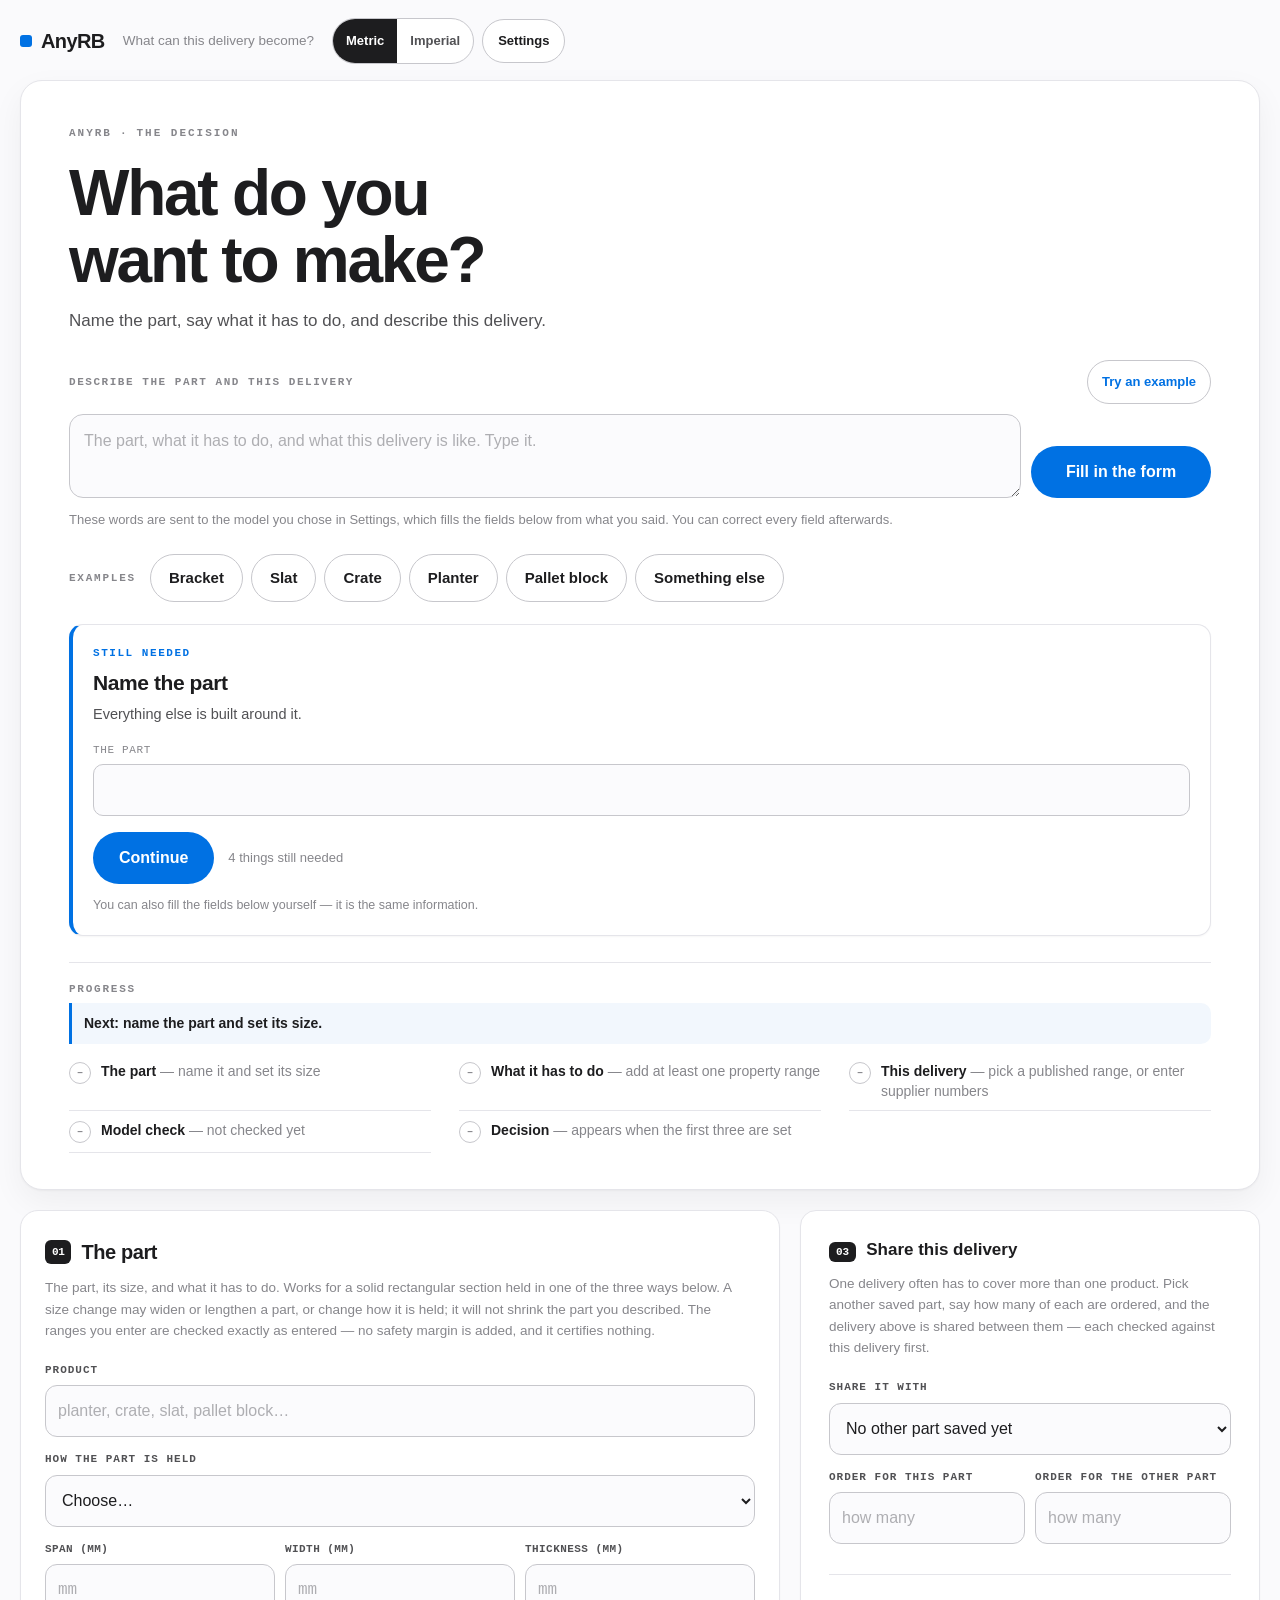
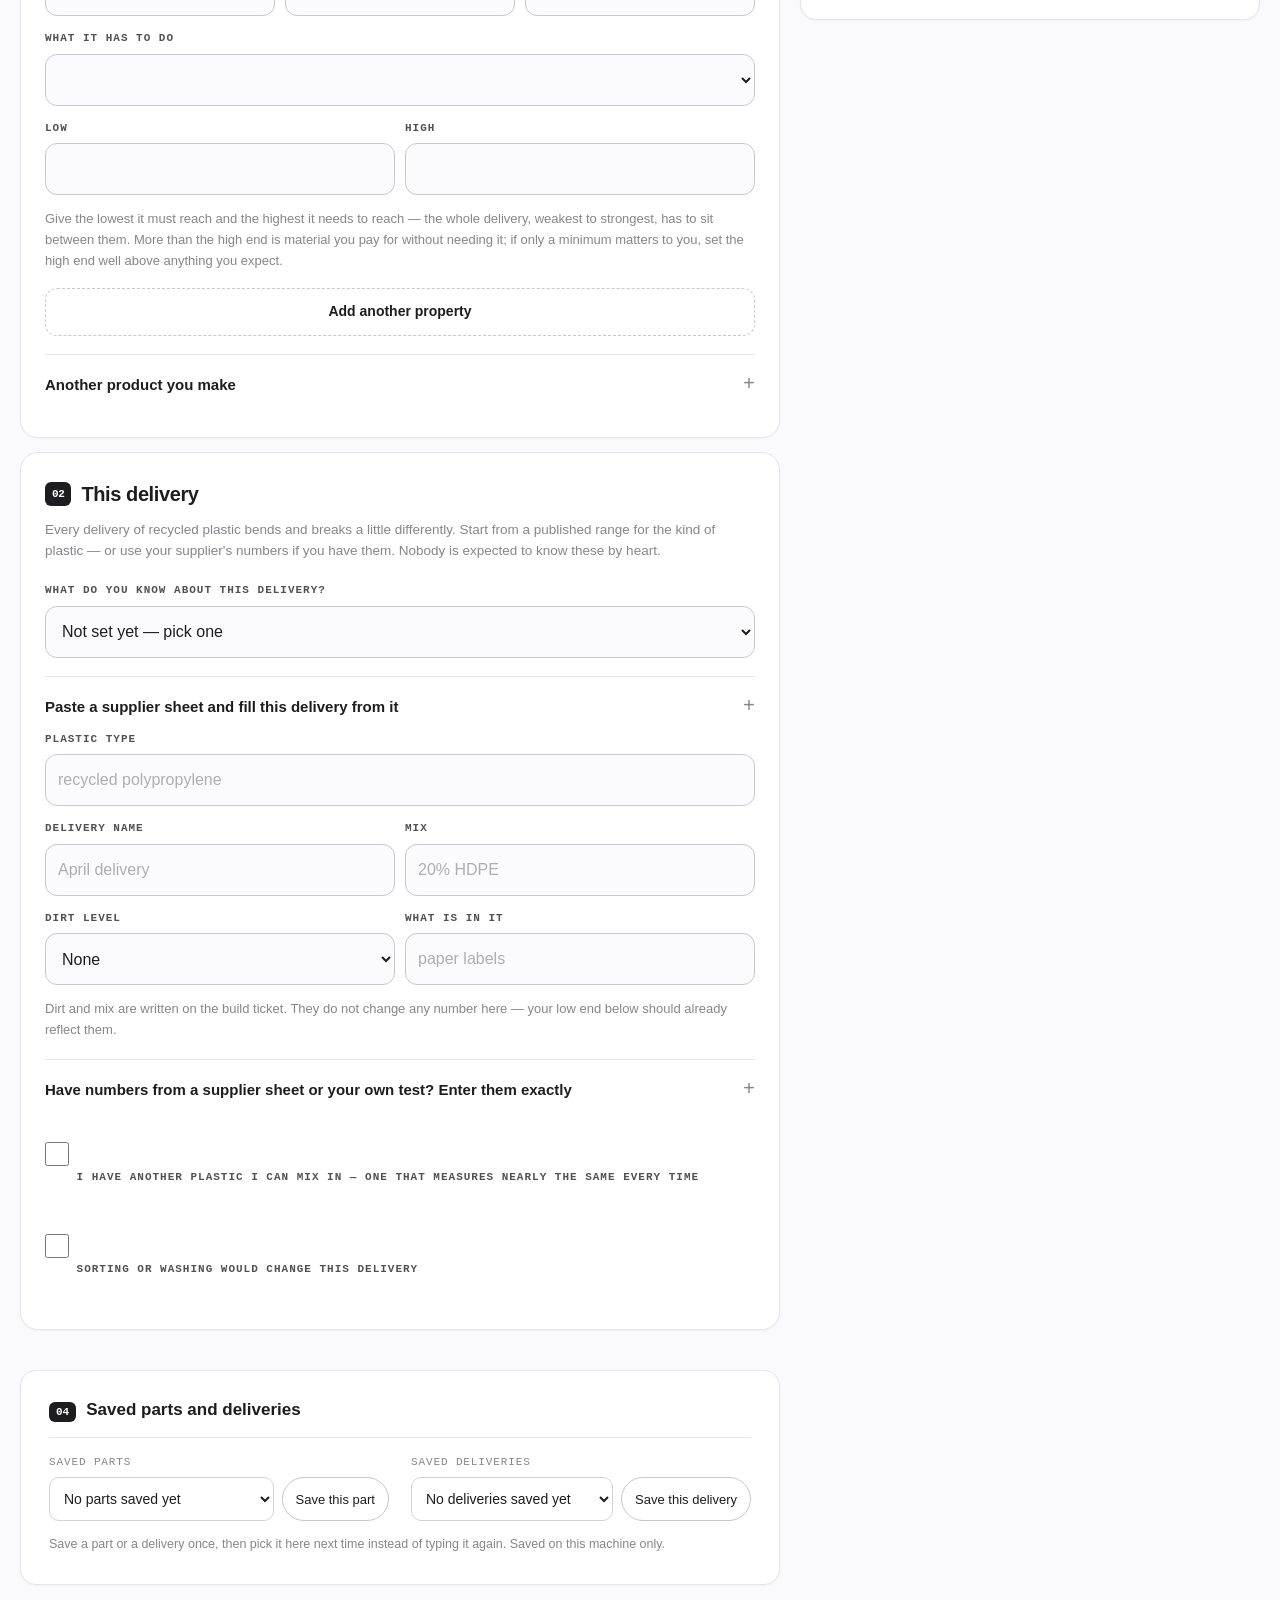
==== commit a6b3791a: "Apply Air: Apple-light restyle of the whole page Full design-system rewrite of app/styles.css in the" ====
--- a/index.html
+++ b/index.html
@@ -8,39 +8,39 @@
 <meta name="description" content="Turn a changing recycled-plastic delivery into a build that stays inside the strength, stiffness or weight range you need.">
 <style>
 /* ==========================================================================
-   AnyRB — workshop instrument
-   Mobile-first. Warm paper, warm ink, one signal-yellow accent.
-   Pass = deep green, fail = burnt orange. Everything else is ink on paper.
-   Flat colour, 1px rules and typography do the work: no gradients,
-   no glass, no blur, no shadow soup.
+   AnyRB — Air (Apple-light)
+   Airy single column, system type, hairlines do the hierarchy.
+   One solid blue accent, reserved for the next action. Pass = engineered
+   green, fail = muted orange. Soft restrained depth, no gradients,
+   no glassmorphism, no shadow soup.
    ========================================================================== */
 
 :root {
-  --paper: #f3f1e9;
-  --surface: #fcfbf6;
-  --surface-2: #ece9dc;
-  --ink: #181713;
-  --ink-soft: #24231e;
-  --ink-mute: #55534a;
-  --muted: #6f6a5b;
-  --faint: #9a9584;
-  --line: #ddd8c6;
-  --line-2: #ddd8c6;
-  --card: #fcfbf6;
-  --field: #ddd8c6;
-  --white: #fcfbf6;
-  --line-strong: #c9c3ac;
-  --dark-line: #3b3a32;
-  --dark-mute: #a8a496;
-  --accent: #ffc400;
-  --pass: #146c43;
-  --pass-dark: #0d4d2e;
-  --pass-bg: #e2efe4;
-  --fail: #bc430d;
-  --fail-dark: #8f3208;
-  --fail-bg: #f8e4d6;
-  --target-band: #d9cf9f;
-  --sans: -apple-system, BlinkMacSystemFont, "Segoe UI", "Helvetica Neue",
+  --paper: #fafafc;
+  --surface: #ffffff;
+  --surface-2: #f2f2f5;
+  --ink: #1d1d1f;
+  --ink-soft: #2c2c2e;
+  --ink-mute: #515154;
+  --muted: #86868b;
+  --faint: #aeaeb2;
+  --line: #e5e5ea;
+  --line-2: #e5e5ea;
+  --card: #ffffff;
+  --field: #d2d2d7;
+  --white: #ffffff;
+  --line-strong: #c7c7cc;
+  --dark-line: #e5e5ea;
+  --dark-mute: #86868b;
+  --accent: #0071e3;
+  --pass: #1d8127;
+  --pass-dark: #145c1f;
+  --pass-bg: #eef7ee;
+  --fail: #a33d00;
+  --fail-dark: #7a2e00;
+  --fail-bg: #fdf1e7;
+  --target-band: #e8e8ed;
+  --sans: -apple-system, BlinkMacSystemFont, "SF Pro Text", "Helvetica Neue",
     Helvetica, Arial, sans-serif;
   --mono: ui-monospace, "SF Mono", SFMono-Regular, Menlo, Consolas,
     "Liberation Mono", monospace;
@@ -60,8 +60,8 @@
   background: var(--paper);
   color: var(--ink);
   font-family: var(--sans);
-  font-size: 16px;
-  line-height: 1.45;
+  font-size: 17px;
+  line-height: 1.5;
   -webkit-font-smoothing: antialiased;
   -webkit-text-size-adjust: 100%;
   text-rendering: optimizeLegibility;
@@ -69,7 +69,7 @@
 
 button, input, select, textarea { font: inherit; }
 button { -webkit-tap-highlight-color: transparent; cursor: pointer; }
-::selection { background: var(--accent); color: var(--ink); }
+::selection { background: rgba(0, 113, 227, 0.18); }
 
 :focus-visible {
   outline: 3px solid var(--accent);
@@ -126,7 +126,6 @@
   width: 12px; height: 12px;
   margin-right: 9px;
   background: var(--accent);
-  border: 2px solid var(--ink);
   border-radius: 3px;
 }
 
@@ -142,7 +141,7 @@
 .unit-toggle {
   display: flex;
   overflow: hidden;
-  border: 1.5px solid var(--ink);
+  border: 1px solid var(--line-strong);
   border-radius: 999px;
   background: var(--surface);
 }
@@ -155,14 +154,14 @@
   font-size: 13px;
   font-weight: 600;
 }
-.unit-toggle button.is-active { background: var(--ink); color: var(--surface); }
+.unit-toggle button.is-active { background: var(--ink); color: #fff; }
 
 .settings-open {
   min-height: 44px;
   padding: 0 15px;
-  border: 1.5px solid var(--ink);
+  border: 1px solid var(--line-strong);
   border-radius: 999px;
-  background: transparent;
+  background: var(--surface);
   color: var(--ink);
   font-size: 13px;
   font-weight: 600;
@@ -178,18 +177,20 @@
   align-items: center;
   gap: 10px;
   padding: 8px 12px;
-  background: var(--ink);
-  border-bottom: 3px solid var(--accent);
-  color: var(--surface);
+  background: rgba(250, 250, 252, 0.88);
+  -webkit-backdrop-filter: blur(12px);
+  backdrop-filter: blur(12px);
+  border-bottom: 1px solid var(--line);
+  color: var(--ink);
 }
 .decision-dot {
   flex: none;
   width: 11px; height: 11px;
   border-radius: 50%;
-  background: var(--surface);
-}
-.decision-dot.pass { background: #35c26e; }
-.decision-dot.fail { background: #ff7a33; }
+  background: var(--line-strong);
+}
+.decision-dot.pass { background: #30a24c; }
+.decision-dot.fail { background: #c75000; }
 .decision-bar-text {
   flex: 1 1 auto;
   min-width: 0;
@@ -207,11 +208,11 @@
   border: 0;
   border-radius: 999px;
   background: var(--accent);
-  color: var(--ink);
+  color: #fff;
   font-size: 14px;
   font-weight: 800;
 }
-.decision-bar-action:active { background: var(--surface); }
+.decision-bar-action:active { opacity: 0.85; }
 
 /* ----------------------------------------------------------------- page */
 .page {
@@ -222,10 +223,12 @@
 
 /* ------------------------------------------------------- decision panel */
 .decision-panel {
-  padding: 24px 18px 20px;
-  background: var(--ink);
-  border-radius: 20px;
-  color: #f5f2e8;
+  padding: 28px 20px 24px;
+  background: var(--surface);
+  border: 1px solid var(--line);
+  border-radius: 22px;
+  box-shadow: 0 1px 2px rgba(0, 0, 0, 0.04), 0 12px 32px rgba(0, 0, 0, 0.05);
+  color: var(--ink);
 }
 
 .panel-kicker {
@@ -238,9 +241,9 @@
   font-weight: 700;
   letter-spacing: 0.18em;
   text-transform: uppercase;
-  color: var(--accent);
-}
-.panel-kicker span { color: var(--dark-mute); }
+  color: var(--muted);
+}
+.panel-kicker span { color: var(--muted); }
 
 .decision-panel h1 {
   margin: 0;
@@ -248,7 +251,7 @@
   font-size: 34px;
   font-weight: 800;
   letter-spacing: -0.035em;
-  line-height: 1.03;
+  line-height: 1.05;
   text-wrap: balance;
   overflow-wrap: break-word;
 }
@@ -256,7 +259,7 @@
 .support {
   margin: 14px 0 0;
   max-width: 62ch;
-  color: #cfccbd;
+  color: var(--ink-mute);
   font-size: 16px;
   line-height: 1.55;
   overflow-wrap: break-word;
@@ -279,19 +282,19 @@
   font-weight: 700;
   letter-spacing: 0.14em;
   text-transform: uppercase;
-  color: #e9e6db;
+  color: var(--muted);
 }
 .brief-sample {
   min-height: 44px;
   padding: 0 14px;
-  border: 1px solid var(--dark-line);
+  border: 1px solid var(--line-strong);
   border-radius: 999px;
-  background: transparent;
-  color: #e9e6db;
+  background: var(--surface);
+  color: var(--accent);
   font-size: 13px;
   font-weight: 600;
 }
-.brief-sample:active { border-color: var(--accent); color: var(--accent); }
+.brief-sample:active { border-color: var(--accent); }
 
 .brief-row {
   display: flex;
@@ -304,14 +307,14 @@
   min-height: 104px;
   padding: 14px;
   resize: vertical;
-  border: 1.5px solid var(--dark-line);
+  border: 1px solid var(--line-strong);
   border-radius: 14px;
-  background: var(--ink-soft);
-  color: #f5f2e9;
+  background: #fbfbfd;
+  color: var(--ink);
   font-size: 16px;
   line-height: 1.5;
 }
-.brief-row textarea::placeholder { color: #85837a; }
+.brief-row textarea::placeholder { color: var(--faint); }
 .brief-row textarea:focus { border-color: var(--accent); outline: none; }
 
 .brief-submit {
@@ -321,19 +324,19 @@
   font-size: 16px;
   font-weight: 800;
 }
-.brief-submit { border: 0; background: var(--accent); color: var(--ink); }
+.brief-submit { border: 0; background: var(--accent); color: #fff; }
 .brief-submit:disabled { opacity: 0.4; }
 
 .brief-help {
   margin: 12px 0 0;
-  color: var(--dark-mute);
+  color: var(--muted);
   font-size: 13px;
   line-height: 1.55;
 }
 .brief-status {
   min-height: 1.3em;
   margin: 8px 0 0;
-  color: #c9c6ba;
+  color: var(--ink-mute);
   font-size: 13px;
   line-height: 1.5;
 }
@@ -344,7 +347,7 @@
 .progress {
   margin-top: 26px;
   padding-top: 18px;
-  border-top: 1px solid var(--dark-line);
+  border-top: 1px solid var(--line);
 }
 .progress-head { margin-bottom: 6px; }
 .progress-title {
@@ -354,17 +357,18 @@
   font-weight: 700;
   letter-spacing: 0.16em;
   text-transform: uppercase;
-  color: var(--dark-mute);
+  color: var(--muted);
 }
 .progress-next {
   margin: 0;
   padding: 10px 12px;
-  border-left: 4px solid var(--accent);
-  background: var(--ink-soft);
-  color: #f5f2e9;
+  border-left: 3px solid var(--accent);
+  background: #f2f7fd;
+  color: var(--ink);
   font-size: 14px;
   font-weight: 700;
   line-height: 1.45;
+  border-radius: 0 10px 10px 0;
 }
 .progress-list { list-style: none; margin: 8px 0 0; padding: 0; }
 .progress-item {
@@ -372,8 +376,8 @@
   align-items: flex-start;
   gap: 10px;
   padding: 9px 0;
-  border-bottom: 1px solid #2c2b25;
-  color: var(--dark-mute);
+  border-bottom: 1px solid var(--line);
+  color: var(--muted);
   font-size: 14px;
   line-height: 1.45;
 }
@@ -384,18 +388,18 @@
   flex: none;
   width: 22px; height: 22px;
   margin-top: 1px;
-  border: 1.5px solid #55534a;
+  border: 1.5px solid var(--line-strong);
   border-radius: 50%;
   font-size: 11px;
   font-weight: 700;
 }
 .progress-item .p-text { min-width: 0; overflow-wrap: break-word; }
-.progress-item .p-text strong { color: #e9e6db; font-weight: 700; }
-.progress-item.is-done { color: #d8d5c8; }
+.progress-item .p-text strong { color: var(--ink); font-weight: 700; }
+.progress-item.is-done { color: var(--ink-soft); }
 .progress-item.is-done .p-mark {
   border-color: var(--accent);
   background: var(--accent);
-  color: var(--ink);
+  color: #fff;
 }
 
 /* examples */
@@ -412,22 +416,22 @@
   font-weight: 700;
   letter-spacing: 0.16em;
   text-transform: uppercase;
-  color: var(--dark-mute);
+  color: var(--muted);
 }
 .case {
   min-height: 48px;
   padding: 6px 12px;
-  border: 1.5px solid var(--dark-line);
+  border: 1px solid var(--line-strong);
   border-radius: 999px;
-  background: transparent;
-  color: #f0eee3;
+  background: var(--surface);
+  color: var(--ink);
   font-size: 15px;
   font-weight: 600;
 }
 .case:active { border-color: var(--accent); color: var(--accent); }
 .case-note {
   margin: 10px 0 0;
-  color: var(--dark-mute);
+  color: var(--muted);
   font-size: 13px;
   line-height: 1.5;
 }
@@ -441,12 +445,12 @@
   border: 0;
   border-radius: 999px;
   background: var(--accent);
-  color: var(--ink);
+  color: #fff;
   font-size: 17px;
   font-weight: 800;
   letter-spacing: -0.01em;
 }
-.pill:active { background: var(--surface); }
+.pill:active { opacity: 0.85; }
 .pill:disabled { opacity: 0.4; }
 
 .see-details {
@@ -455,11 +459,10 @@
   justify-content: center;
   min-height: 48px;
   margin-top: 8px;
-  color: #f5f2e9;
+  color: var(--accent);
   font-size: 15px;
   font-weight: 700;
   text-decoration: underline;
-  text-decoration-color: var(--accent);
   text-decoration-thickness: 2px;
   text-underline-offset: 5px;
 }
@@ -479,8 +482,9 @@
   min-width: 0;
   padding: 18px 16px 20px;
   background: var(--surface);
-  border: 1.5px solid var(--ink);
+  border: 1px solid var(--line);
   border-radius: 18px;
+  box-shadow: 0 1px 2px rgba(0, 0, 0, 0.04), 0 12px 32px rgba(0, 0, 0, 0.05);
 }
 .results-kicker {
   display: flex;
@@ -498,19 +502,18 @@
   content: "";
   width: 9px; height: 9px;
   background: var(--accent);
-  border: 1.5px solid var(--ink);
   border-radius: 2px;
 }
 
 /* --- verdict: the centrepiece of Results --- */
 .verdict {
   overflow: hidden;
-  border: 2.5px solid var(--ink);
+  border: 1px solid var(--line);
   border-radius: 16px;
   background: var(--surface);
 }
-.verdict:has(.verdict-chip.pass) { border-color: var(--pass-dark); }
-.verdict:has(.verdict-chip.fail) { border-color: var(--fail-dark); }
+.verdict:has(.verdict-chip.pass) { border-color: #cfe3d1; }
+.verdict:has(.verdict-chip.fail) { border-color: #f0d5bd; }
 
 .verdict-head {
   display: flex;
@@ -518,11 +521,11 @@
   align-items: flex-start;
   gap: 10px;
   padding: 16px;
-  background: var(--ink);
-  color: #f5f2e8;
-}
-.verdict:has(.verdict-chip.pass) .verdict-head { background: var(--pass-dark); }
-.verdict:has(.verdict-chip.fail) .verdict-head { background: var(--fail-dark); }
+  background: var(--surface);
+  color: var(--ink);
+}
+.verdict:has(.verdict-chip.pass) .verdict-head { background: #f4faf4; }
+.verdict:has(.verdict-chip.fail) .verdict-head { background: #fdf6ef; }
 
 .verdict-chip {
   display: inline-flex;
@@ -530,7 +533,7 @@
   min-height: 34px;
   padding: 4px 14px;
   border-radius: 999px;
-  background: var(--surface);
+  background: var(--surface-2);
   color: var(--ink);
   font-family: var(--mono);
   font-size: 14px;
@@ -538,8 +541,8 @@
   letter-spacing: 0.1em;
   text-transform: uppercase;
 }
-.verdict-chip.pass { background: var(--accent); color: var(--ink); }
-.verdict-chip.fail { background: var(--surface); color: var(--fail-dark); }
+.verdict-chip.pass { background: #dff0e0; color: var(--pass); border: 1px solid #cfe3d1; }
+.verdict-chip.fail { background: var(--fail-bg); color: var(--fail); border: 1px solid #f0d5bd; }
 
 .verdict-title {
   font-size: 20px;
@@ -630,25 +633,24 @@
 /* range bars — shared by the verdict table and the range view */
 .rv-track {
   position: relative;
-  height: 18px;
-  border: 1px solid var(--line-strong);
-  border-radius: 5px;
-  background: var(--surface-2);
+  height: 14px;
+  border-radius: 7px;
+  background: var(--target-band);
+  overflow: hidden;
 }
 .rv-target {
   position: absolute;
   top: 0; bottom: 0;
-  background: var(--target-band);
-  border-radius: 4px;
+  background: transparent;
 }
 .rv-bar {
   position: absolute;
-  top: 3px; bottom: 3px;
+  top: 0; bottom: 0;
   min-width: 4px;
-  border-radius: 3px;
+  border-radius: 7px;
   background: var(--ink);
 }
-.rv-bar.pass { background: var(--pass); }
+.rv-bar.pass { background: var(--ink); }
 .rv-bar.fail { background: var(--fail); }
 .v-bar-row .rv-track { height: 14px; }
 
@@ -700,19 +702,19 @@
   line-height: 1.5;
 }
 
-/* "Call again for a live answer": a saved answer is a convenience, never a trap. */
+/* "Get a fresh answer": a saved answer is a convenience, never a trap. */
 .recall {
   background: none;
   border: 0;
   padding: 0;
   margin: 4px 0 0;
-  color: var(--ink-mute);
+  color: var(--accent);
   font-size: 12.5px;
   text-decoration: underline;
   text-underline-offset: 3px;
   cursor: pointer;
 }
-.recall:hover { color: var(--ink); }
+.recall:hover { opacity: 0.8; }
 
 /* Fields the model filled from the user's words stay editable; the mark
  * says where they came from and clears on the first edit. */
@@ -761,16 +763,15 @@
   padding: 14px 12px;
   border: 0;
   border-radius: 12px;
-  background: var(--ink);
-  color: #f5f2e8;
+  background: #eef4ff;
 }
 .build-row.winner + .build-row { border-top: 0; }
-.build-row.winner .size, .build-row.winner .prop { color: #d8d5c8; }
-.build-row.winner .added { color: var(--dark-mute); }
+.build-row.winner .size, .build-row.winner .prop { color: var(--ink-soft); }
+.build-row.winner .added { color: var(--muted); }
 .build-row.winner .least {
   background: var(--accent);
   border-color: var(--accent);
-  color: var(--ink);
+  color: #fff;
 }
 
 .empty-build { margin: 14px 0 0; color: var(--muted); font-size: 14px; line-height: 1.5; }
@@ -787,10 +788,10 @@
 .dl-button {
   min-height: 48px;
   padding: 0 16px;
-  border: 1.5px solid var(--ink);
+  border: 1px solid var(--line-strong);
   border-radius: 999px;
   background: var(--surface);
-  color: var(--ink);
+  color: var(--accent);
   font-size: 14px;
   font-weight: 700;
 }
@@ -836,23 +837,23 @@
   min-width: 0;
   min-height: 52px;
   padding: 0 14px;
-  border: 1.5px solid var(--line-strong);
+  border: 1px solid var(--line-strong);
   border-radius: 12px;
   background: var(--surface);
   color: var(--ink);
   font-size: 16px;
 }
-.ask-row input:focus { border-color: var(--ink); outline: none; }
+.ask-row input:focus { border-color: var(--accent); outline: none; }
 .ask-button {
   min-height: 52px;
   border: 0;
   border-radius: 999px;
   background: var(--ink);
-  color: var(--surface);
+  color: #fff;
   font-size: 16px;
   font-weight: 800;
 }
-.ask-button:active { background: var(--ink-soft); }
+.ask-button:active { opacity: 0.85; }
 .ask-status { min-height: 1.3em; margin: 10px 0 0; color: var(--muted); font-size: 13px; line-height: 1.5; }
 .ask-status:empty { min-height: 0; }
 .ask-answer { margin-top: 8px; font-size: 14px; line-height: 1.6; }
@@ -867,6 +868,7 @@
   background: var(--surface);
   border: 1px solid var(--line);
   border-radius: 18px;
+  box-shadow: 0 1px 2px rgba(0, 0, 0, 0.04);
 }
 .engineering h2, .batch h2 {
   display: flex;
@@ -882,7 +884,7 @@
   padding: 4px 7px;
   border-radius: 6px;
   background: var(--ink);
-  color: var(--accent);
+  color: #fff;
   font-size: 11px;
   font-weight: 700;
 }
@@ -905,14 +907,14 @@
   min-width: 0;
   min-height: 52px;
   padding: 0 12px;
-  border: 1.5px solid var(--line-strong);
+  border: 1px solid var(--line-strong);
   border-radius: 12px;
-  background: #f9f7ef;
+  background: #fbfbfd;
   color: var(--ink);
   font-size: 16px;
 }
 .field input::placeholder { color: var(--faint); }
-.field input:focus, .field select:focus { border-color: var(--ink); outline: none; }
+.field input:focus, .field select:focus { border-color: var(--accent); outline: none; }
 
 /* Measured numbers read as instruments, not prose. */
 #span, #width, #thickness,
@@ -947,7 +949,7 @@
   flex: none;
   width: 24px; height: 24px;
   margin: 0;
-  accent-color: var(--ink);
+  accent-color: var(--accent);
 }
 .steady-fields { padding-top: 4px; }
 .batch-note { margin: 0 0 14px; font-size: 13.5px; line-height: 1.6; color: var(--ink-soft); }
@@ -956,14 +958,14 @@
   width: 100%;
   min-height: 48px;
   margin-top: 2px;
-  border: 1.5px dashed var(--line-strong);
+  border: 1px dashed var(--line-strong);
   border-radius: 12px;
   background: transparent;
   color: var(--ink);
   font-size: 14px;
   font-weight: 700;
 }
-.add-target:active { border-color: var(--ink); }
+.add-target:active { border-color: var(--accent); }
 
 .extra-target {
   display: grid;
@@ -1026,12 +1028,13 @@
 .settings {
   width: min(480px, calc(100vw - 32px));
   padding: 24px 20px;
-  border: 2px solid var(--ink);
+  border: 1px solid var(--line);
   border-radius: 18px;
   background: var(--surface);
   color: var(--ink);
-}
-.settings::backdrop { background: rgba(24, 23, 19, 0.55); }
+  box-shadow: 0 12px 40px rgba(0, 0, 0, 0.12);
+}
+.settings::backdrop { background: rgba(0, 0, 0, 0.28); }
 .settings h2 { margin: 0 0 18px; font-size: 21px; font-weight: 800; letter-spacing: -0.02em; }
 .settings-note { margin: 4px 0 18px; color: var(--muted); font-size: 12.5px; line-height: 1.6; }
 .settings-row { display: flex; flex-direction: column; gap: 8px; }
@@ -1041,8 +1044,8 @@
   min-height: 48px;
   border: 0;
   border-radius: 999px;
-  background: var(--ink);
-  color: var(--surface);
+  background: var(--accent);
+  color: #fff;
   font-size: 15px;
   font-weight: 800;
 }
@@ -1212,33 +1215,33 @@
 }
 
 /* --- Still needed: one question at a time, answered in place --- */
-.need { margin-top: 22px; background: #22221e; border: 1px solid #3b3a32; border-left: 4px solid var(--accent); border-radius: 14px; padding: 20px; }
+.need { margin-top: 22px; background: var(--surface); border: 1px solid var(--line); border-left: 4px solid var(--accent); border-radius: 14px; padding: 20px; box-shadow: 0 1px 2px rgba(0, 0, 0, 0.04); }
 .need[hidden] { display: none; }
 .need-kicker { margin: 0 0 8px; font-family: var(--mono); font-size: 11px; letter-spacing: 0.14em; text-transform: uppercase; color: var(--accent); font-weight: 700; }
-.need-question { margin: 0; font-size: 21px; font-weight: 700; letter-spacing: -0.02em; color: #f7f4ec; line-height: 1.2; }
-.need-why { margin: 8px 0 16px; color: #b9b6a9; font-size: 14.5px; line-height: 1.55; max-width: 640px; }
+.need-question { margin: 0; font-size: 21px; font-weight: 700; letter-spacing: -0.02em; color: var(--ink); line-height: 1.2; }
+.need-why { margin: 8px 0 16px; color: var(--ink-mute); font-size: 14.5px; line-height: 1.55; max-width: 640px; }
 .need-control { display: grid; gap: 10px; }
 .need-row { display: grid; grid-template-columns: repeat(3, 1fr); gap: 10px; }
 .need-row .need-field { min-width: 0; }
-.need-field label { display: block; font-family: var(--mono); font-size: 11px; letter-spacing: 0.06em; text-transform: uppercase; color: #9a978a; margin-bottom: 6px; }
-.need-field input, .need-field select { width: 100%; height: 52px; font-size: 16px; background: #171713; border: 1px solid #43423a; border-radius: 10px; color: #f7f4ec; padding: 0 12px; }
+.need-field label { display: block; font-family: var(--mono); font-size: 11px; letter-spacing: 0.06em; text-transform: uppercase; color: var(--muted); margin-bottom: 6px; }
+.need-field input, .need-field select { width: 100%; height: 52px; font-size: 16px; background: #fbfbfd; border: 1px solid var(--line-strong); border-radius: 10px; color: var(--ink); padding: 0 12px; }
 .need-field input:focus, .need-field select:focus { border-color: var(--accent); outline: none; box-shadow: 0 0 0 1px var(--accent); }
-.need-chip { text-align: left; background: #171713; border: 1px solid #43423a; color: #f0ede2; border-radius: 10px; min-height: 52px; padding: 10px 14px; font-size: 15px; cursor: pointer; }
+.need-chip { text-align: left; background: var(--surface); border: 1px solid var(--line-strong); color: var(--ink); border-radius: 10px; min-height: 52px; padding: 10px 14px; font-size: 15px; cursor: pointer; }
 .need-chip:hover { border-color: var(--accent); }
 .need-chip-own { color: var(--accent); border-style: dashed; }
 .need-actions { display: flex; align-items: center; gap: 14px; margin-top: 16px; }
-.need-apply { background: var(--accent); color: #171713; border: 0; height: 52px; padding: 0 26px; border-radius: 999px; font-size: 16px; font-weight: 700; cursor: pointer; }
+.need-apply { background: var(--accent); color: #fff; border: 0; height: 52px; padding: 0 26px; border-radius: 999px; font-size: 16px; font-weight: 700; cursor: pointer; }
 .need-apply:hover { opacity: 0.88; }
-.need-progress { margin: 0; color: #9a978a; font-size: 13px; }
-.need-alt { margin: 12px 0 0; color: #83817a; font-size: 12.5px; }
+.need-progress { margin: 0; color: var(--muted); font-size: 13px; }
+.need-alt { margin: 12px 0 0; color: var(--muted); font-size: 12.5px; }
 @media (max-width: 760px) { .need-row { grid-template-columns: 1fr; } .need { padding: 18px 16px; } }
 
 /* --- what-it-has-to-do choices --- */
 .need-choices { display: grid; gap: 8px; margin-bottom: 12px; }
-.need-choice { text-align: left; background: #171713; border: 1px solid #43423a; color: #f0ede2; border-radius: 10px; min-height: 52px; padding: 10px 14px; font-size: 15.5px; cursor: pointer; }
+.need-choice { text-align: left; background: var(--surface); border: 1px solid var(--line-strong); color: var(--ink); border-radius: 10px; min-height: 52px; padding: 10px 14px; font-size: 15.5px; cursor: pointer; }
 .need-choice:hover { border-color: var(--accent); }
-.need-choice.is-selected { border-color: var(--accent); background: #2a2a24; color: #fff; font-weight: 600; }
-.verdict-chip.info { background: var(--accent); color: #171713; }
+.need-choice.is-selected { border-color: var(--accent); background: #eef5ff; color: var(--ink); font-weight: 600; }
+.verdict-chip.info { background: #e5f1ff; color: var(--accent); }
 
 /* --- Production --- */
 .production { margin-top: 22px; border-top: 1px solid var(--line-2); padding-top: 16px; }
@@ -1251,7 +1254,7 @@
 .use-note p { margin: 0 0 8px; font-size: 13.5px; line-height: 1.55; color: #2c2c29; }
 .use-note .dl-button { margin-top: 2px; }
 @media (max-width: 1020px) { .production .run-row { grid-template-columns: 1fr; } }
-.need-stiff-note { margin: 0 0 12px; color: #b9b6a9; font-size: 14px; line-height: 1.55; max-width: 640px; }
+.need-stiff-note { margin: 0 0 12px; color: var(--muted); font-size: 14px; line-height: 1.55; max-width: 640px; }
 
 /* --- Cost comparison --- */
 .cost-view { margin-top: 16px; }
@@ -1264,33 +1267,33 @@
 .cost-table tr.is-cheapest td { font-weight: 650; }
 .cost-table tr.is-cheapest td:first-child { box-shadow: inset 3px 0 0 var(--accent); padding-left: 8px; }
 
-/* --- Saved parts and deliveries (in the decision panel) --- */
-.saved { display: grid; grid-template-columns: 1fr 1fr; gap: 14px 22px; margin-top: 26px; border-top: 1px solid #33332f; padding-top: 20px; }
-.saved-group label { display: block; font-family: var(--mono); font-size: 11px; letter-spacing: 0.08em; text-transform: uppercase; color: #98958a; margin-bottom: 7px; }
+/* --- Saved parts and deliveries --- */
+.saved { display: grid; grid-template-columns: 1fr 1fr; gap: 14px 22px; margin-top: 26px; border-top: 1px solid var(--line); padding-top: 20px; }
+.saved-group label { display: block; font-family: var(--mono); font-size: 11px; letter-spacing: 0.08em; text-transform: uppercase; color: var(--muted); margin-bottom: 7px; }
 .saved-row { display: flex; gap: 8px; }
-.saved-row select { flex: 1 1 auto; min-width: 0; height: 44px; background: #232320; border: 1px solid #3f3f39; color: #f5f2e9; border-radius: 10px; padding: 0 10px; font-size: 14px; }
-.saved-button { flex: none; height: 44px; padding: 0 13px; border: 1px solid #4c4c46; background: transparent; color: #e9e6db; border-radius: 999px; font-size: 13px; cursor: pointer; }
+.saved-row select { flex: 1 1 auto; min-width: 0; height: 44px; background: var(--surface); border: 1px solid var(--line-strong); color: var(--ink); border-radius: 10px; padding: 0 10px; font-size: 14px; }
+.saved-button { flex: none; height: 44px; padding: 0 13px; border: 1px solid var(--line-strong); background: transparent; color: var(--ink); border-radius: 999px; font-size: 13px; cursor: pointer; }
 .saved-button:hover { border-color: var(--accent); }
-.saved-note { grid-column: 1 / -1; margin: 0; color: #98958a; font-size: 12.5px; line-height: 1.5; }
+.saved-note { grid-column: 1 / -1; margin: 0; color: var(--muted); font-size: 12.5px; line-height: 1.5; }
 @media (max-width: 760px) { .saved { grid-template-columns: 1fr; } }
 
 /* --- Share this delivery --- */
-.share { background: var(--card); border: 1px solid var(--line-2); border-radius: 16px; padding: 26px 28px 30px; min-width: 0; }
+.share { background: var(--card); border: 1px solid var(--line); border-radius: 16px; padding: 26px 28px 30px; min-width: 0; box-shadow: 0 1px 2px rgba(0, 0, 0, 0.04); }
 .share h2 { font-size: 17px; margin: 0; }
-.share-result { margin-top: 16px; border-top: 1px solid var(--line-2); padding-top: 14px; }
+.share-result { margin-top: 16px; border-top: 1px solid var(--line); padding-top: 14px; }
 .share-result p { margin: 0 0 9px; font-size: 14px; line-height: 1.6; color: #2c2c29; }
 .share-result p:last-child { margin-bottom: 0; }
 
 /* --- Supplier sheet + delivery comparison --- */
-#sheet-text { width: 100%; border: 1px solid var(--field); border-radius: 10px; background: var(--white); padding: 10px 12px; font-size: 14.5px; line-height: 1.5; resize: vertical; }
+#sheet-text { width: 100%; border: 1px solid var(--field); border-radius: 10px; background: #fbfbfd; padding: 10px 12px; font-size: 14.5px; line-height: 1.5; resize: vertical; }
 #sheet-fill { margin-top: 10px; }
 .compare-field { margin-top: 18px; max-width: 420px; }
 .compare-view { margin-top: 6px; }
 
 /* Saved library as its own light bench section (moved out of the hero) */
-.saved-section { background: var(--card); border: 1px solid var(--line-2); border-radius: 16px; padding: 26px 28px 30px; min-width: 0; margin-top: 20px; }
+.saved-section { background: var(--card); border: 1px solid var(--line); border-radius: 16px; padding: 26px 28px 30px; min-width: 0; margin-top: 20px; box-shadow: 0 1px 2px rgba(0, 0, 0, 0.04); }
 .saved-section h2 { font-size: 17px; margin: 0 0 6px; }
-.saved-light { margin-top: 14px; border-top: 1px solid var(--line-2); padding-top: 16px; }
+.saved-light { margin-top: 14px; border-top: 1px solid var(--line); padding-top: 16px; }
 .saved-light .saved-group label { color: var(--muted); }
 .saved-light .saved-row select { background: var(--white); border: 1px solid var(--field); color: var(--ink); }
 .saved-light .saved-button { border: 1px solid var(--line-strong); color: var(--ink); }
@@ -1661,7 +1664,7 @@
       <label for="set-key">Your API key for that provider (optional for Meta)</label>
       <input id="set-key" type="password" autocomplete="off" spellcheck="false" placeholder="Paste your own key">
     </div>
-    <p class="settings-note" id="key-note">Meta is the built-in choice: if the server already has a Meta key, you do not need your own. With any other provider, your key is needed — the server's key only works for Meta. Any key you enter is kept in this browser tab only, sent only to the server on this machine when the model is called, and never written into the page, the files, or this repository. It is gone when the tab closes. Voice is only available with Meta; with another provider, type instead.</p>
+    <p class="settings-note" id="key-note">Meta is the built-in choice: if the server already has a Meta key, you do not need your own. With any other provider, your key is needed — the server's key only works for Meta. Any key you enter is kept in this browser tab only, sent only to the server on this machine when the model is called, and never written into the page, the files, or this repository. It is gone when the tab closes.</p>
     <div class="settings-row">
       <button class="dl-button" id="set-clear-key" type="button">Remove my key</button>
       <button class="settings-save" id="set-save" type="submit">Save</button>
@@ -1794,10 +1797,9 @@
  * turn one polymer into another, so a published outcome from another family
  * is not offered for a delivery whose family is known. */
 const POLYMER_FAMILIES = {
-  hdpe: ['rhdpe-measured-lot', 'rhdpe'],
+  pe: ['rhdpe-measured-lot', 'rhdpe', 'rldpe'],
   pp: ['rpp'],
   pet: ['rpet', 'rpetg'],
-  pe: ['rldpe'],
   mixed: ['mixed-polyolefins'],
 };
 function familyOfBatchKey(key) {
@@ -1880,8 +1882,26 @@
  */
 function isTreatedAvailable(state) {
   if (!state || !state.treated || state.treated.available !== true) return false;
-  if (state.treated.source === 'published') return Boolean(publishedBatchByKey(state.treated.publishedKey));
+  if (state.treated.source === 'published') {
+    if (!publishedBatchByKey(state.treated.publishedKey)) return false;
+    return treatedOutcomeAllowed(state);
+  }
   return validTreatedRanges(state.treated);
+}
+
+/** The checker enforces what the picker promises: a published sort outcome
+ * must be reachable from the delivery in hand — same polymer family (or a
+ * delivery whose family cannot be told, which is left alone). */
+function treatedOutcomeAllowed(stateInput) {
+  const state = normalizeState(stateInput);
+  if (!state.treated || state.treated.source !== 'published') return true;
+  const batch = publishedBatchByKey(state.treated.publishedKey);
+  if (!batch) return false;
+  const deliveryBatch = publishedBatchFor(String(state.plastic.type || ''));
+  const deliveryFam = deliveryBatch ? familyOfBatchKey(deliveryBatch.key) : null;
+  if (!deliveryFam || deliveryFam === 'mixed') return true;
+  const batchFam = familyOfBatchKey(batch.key);
+  return batchFam === deliveryFam || batchFam === 'mixed';
 }
 
 function treatedRoutePhrase(state) {
@@ -3128,7 +3148,7 @@
     : '';
   // A passing build checked against a published band says so in the
   // headline itself: the green instruction must not read as unqualified.
-  const onPublished = state.rangeSource === 'published' ? ' — on a published range' : '';
+  const onPublished = state.rangeSource === 'published' ? ' — delivery on a published range' : '';
   const headline = (winner.move === 'treated'
     ? `Sort or wash this delivery, then make the ${buildSizeText(winner.part)}.`
     : isBlend
@@ -3140,7 +3160,7 @@
   } else if (isBlend) {
     support = steadyBatch
       ? `The delivery alone misses. With ${blendPct}% of ${steadyName} — using the published “${steadyBatch.label}” range at its weak end — this build ${rangeText(winner)} — inside your ${targetText}. The blend is a mixture-rule estimate: the optimistic end, not a physically tested recipe.`
-      : `The delivery alone misses. With ${blendPct}% of ${steadyName}, this build ${rangeText(winner)} — inside your ${targetText}.`;
+      : `The delivery alone misses. With ${blendPct}% of ${steadyName}, this build ${rangeText(winner)} — inside your ${targetText}. The blend is a mixture-rule estimate: the optimistic end, not a physically tested recipe.`;
   } else if (winner.move === 'other') {
     // An 'other' winner is ranked by added material, so it can win while
     // the entered build also passes (it then uses less material). Only
@@ -3183,7 +3203,7 @@
       : isBlend
         ? (steadyBatch
           ? `Blend: ${blendPct}% ${steadyName} — using the published “${steadyBatch.label}” range at its weak end. Mixture-rule estimate, optimistic end, not physically tested.`
-          : `Blend: ${blendPct}% ${steadyName}`)
+          : `Blend: ${blendPct}% ${steadyName}. Mixture-rule estimate, optimistic end, not physically tested.`)
         : '',
     ...numericTargets.map(({ target, i }) => {
       const meta = propertyMeta(target.property);
@@ -3384,7 +3404,7 @@
   };
 }
 
-return { G, MODES, CASE_PRESETS, PUBLISHED_BATCHES, publishedBatchByKey, familyOfBatchKey, treatedOutcomeKeysFor, publishedBatchFor, steadyValues, PROPERTIES, MOVES, PROPERTY_DEFAULTS, DEFAULT_STATE, inferMode, blankState, normalizeState, isReady, allTargets, propertyMeta, currentPart, otherPart, capacityN, stiffness, massG, stiffnessRangeFromLoadBend, effectiveMassG, productionTotals, buildCostPerPart, allocatePriority, propertyRange, inRange, setUnitSystem, getUnitSystem, displayUnit, convertForDisplay, convertFromDisplay, formatNumber, formatRange, formatTarget, requiredMaterial, materialGap, minimumThicknessCandidate, loadPathComparison, sheetYield, blendCandidate, normalizeModelProposals, evaluateBuilds, buildSizeText, addedMaterialText, decisionFor, proposalRow, toApiPayload, advicePayload };
+return { G, MODES, CASE_PRESETS, PUBLISHED_BATCHES, publishedBatchByKey, familyOfBatchKey, treatedOutcomeKeysFor, publishedBatchFor, steadyValues, treatedOutcomeAllowed, PROPERTIES, MOVES, PROPERTY_DEFAULTS, DEFAULT_STATE, inferMode, blankState, normalizeState, isReady, allTargets, propertyMeta, currentPart, otherPart, capacityN, stiffness, massG, stiffnessRangeFromLoadBend, effectiveMassG, productionTotals, buildCostPerPart, allocatePriority, propertyRange, inRange, setUnitSystem, getUnitSystem, displayUnit, convertForDisplay, convertFromDisplay, formatNumber, formatRange, formatTarget, requiredMaterial, materialGap, minimumThicknessCandidate, loadPathComparison, sheetYield, blendCandidate, normalizeModelProposals, evaluateBuilds, buildSizeText, addedMaterialText, decisionFor, proposalRow, toApiPayload, advicePayload };
 })();
 
 /* ===== main.js ===== */
@@ -3616,6 +3636,7 @@
   // one polymer to another.
   const allowed = treatedOutcomeKeysFor(state.plastic.type, batchSource && batchSource !== 'numbers' ? batchSource : '');
   const select = $('treated-source');
+  const resetNote = state.treated && state.treated.source === 'published' && !allowed.includes(state.treated.publishedKey);
   select.replaceChildren();
   const numbers = document.createElement('option');
   numbers.value = 'numbers';
@@ -3637,7 +3658,10 @@
   const batch = state.treated && state.treated.source === 'published' ? publishedBatchByKey(state.treated.publishedKey) : null;
   $('treated-numbers').hidden = Boolean(state.treated && state.treated.source === 'published');
   const note = $('treated-published-note');
-  if (batch) {
+  if (resetNote) {
+    note.hidden = false;
+    note.textContent = 'That sorted pick did not match this delivery’s family, so it was cleared — pick again or enter numbers.';
+  } else if (batch) {
     note.hidden = false;
     note.textContent = `After sorting or washing, this delivery is checked as the published range for ${batch.plastic.type} — a range you picked, not a measurement of the sorted delivery.`;
   } else if (state.treated && state.treated.source === 'published') {
@@ -4835,7 +4859,7 @@
     if (complete) {
       state.plastic = { ...state.plastic, ...named, ...ranges };
       batchSource = 'numbers';
-      $('sheet-status').textContent = `Filled from your text, using only the numbers in it. Check them below — they are exactly what the sheet stated.${sheetSource}`;
+      $('sheet-status').textContent = `Filled from your text, using only the numbers in it, converted to the units used here. Check them below.${sheetSource}`;
       $('sheet-recall').hidden = !data._cached;
     } else {
       const pub = publishedBatchFor(`${named.type} ${text}`);
@@ -5132,8 +5156,8 @@
   $('builds-panel').hidden = !result.ready;
   const buildsHead = $('builds-panel').querySelector('.section-head h3');
   if (buildsHead) {
-    const blendAlso = result.winner && (result.passingBest || []).some((b) => b !== result.winner && b.move === 'blend');
-    buildsHead.textContent = !result.winner ? 'No build works yet' : (blendAlso ? 'Builds that work — including a blend' : 'Builds that work');
+    const blendInList = (result.passingBest || []).some((b) => b.move === 'blend');
+    buildsHead.textContent = !result.winner ? 'No build works yet' : (blendInList ? 'Builds that work — including a blend' : 'Builds that work');
   }
   $('gap').hidden = !result.ready;
   $('ask-panel').hidden = !result.ready || (state.target.property === 'none' && !state.extraTargets.length);
@@ -5296,11 +5320,10 @@
           const secondFallback = Boolean(secondData._meta && secondData._meta.fallback);
           if (second.ok && !secondFallback && secondProposals.length) {
             const seen = new Set(modelProposals.map((p) => JSON.stringify(p)));
-            round2Total = secondProposals.length;
-            round2Exact = evaluateBuilds(state, secondProposals).modelTrace.filter((item) => item.pass).length;
-            for (const proposal of secondProposals) {
-              if (!seen.has(JSON.stringify(proposal))) modelProposals.push(proposal);
-            }
+            const fresh = secondProposals.filter((proposal) => !seen.has(JSON.stringify(proposal)));
+            round2Total = fresh.length;
+            round2Exact = evaluateBuilds(state, fresh).modelTrace.filter((item) => item.pass).length;
+            for (const proposal of fresh) modelProposals.push(proposal);
             modelState = 'meta';
             metaSource = secondData._cached
               ? { kind: 'cached', model: secondData._model || '', latency: secondData._meta && secondData._meta.latency_s, originalLatency: secondData._meta && secondData._meta.original_latency_s }
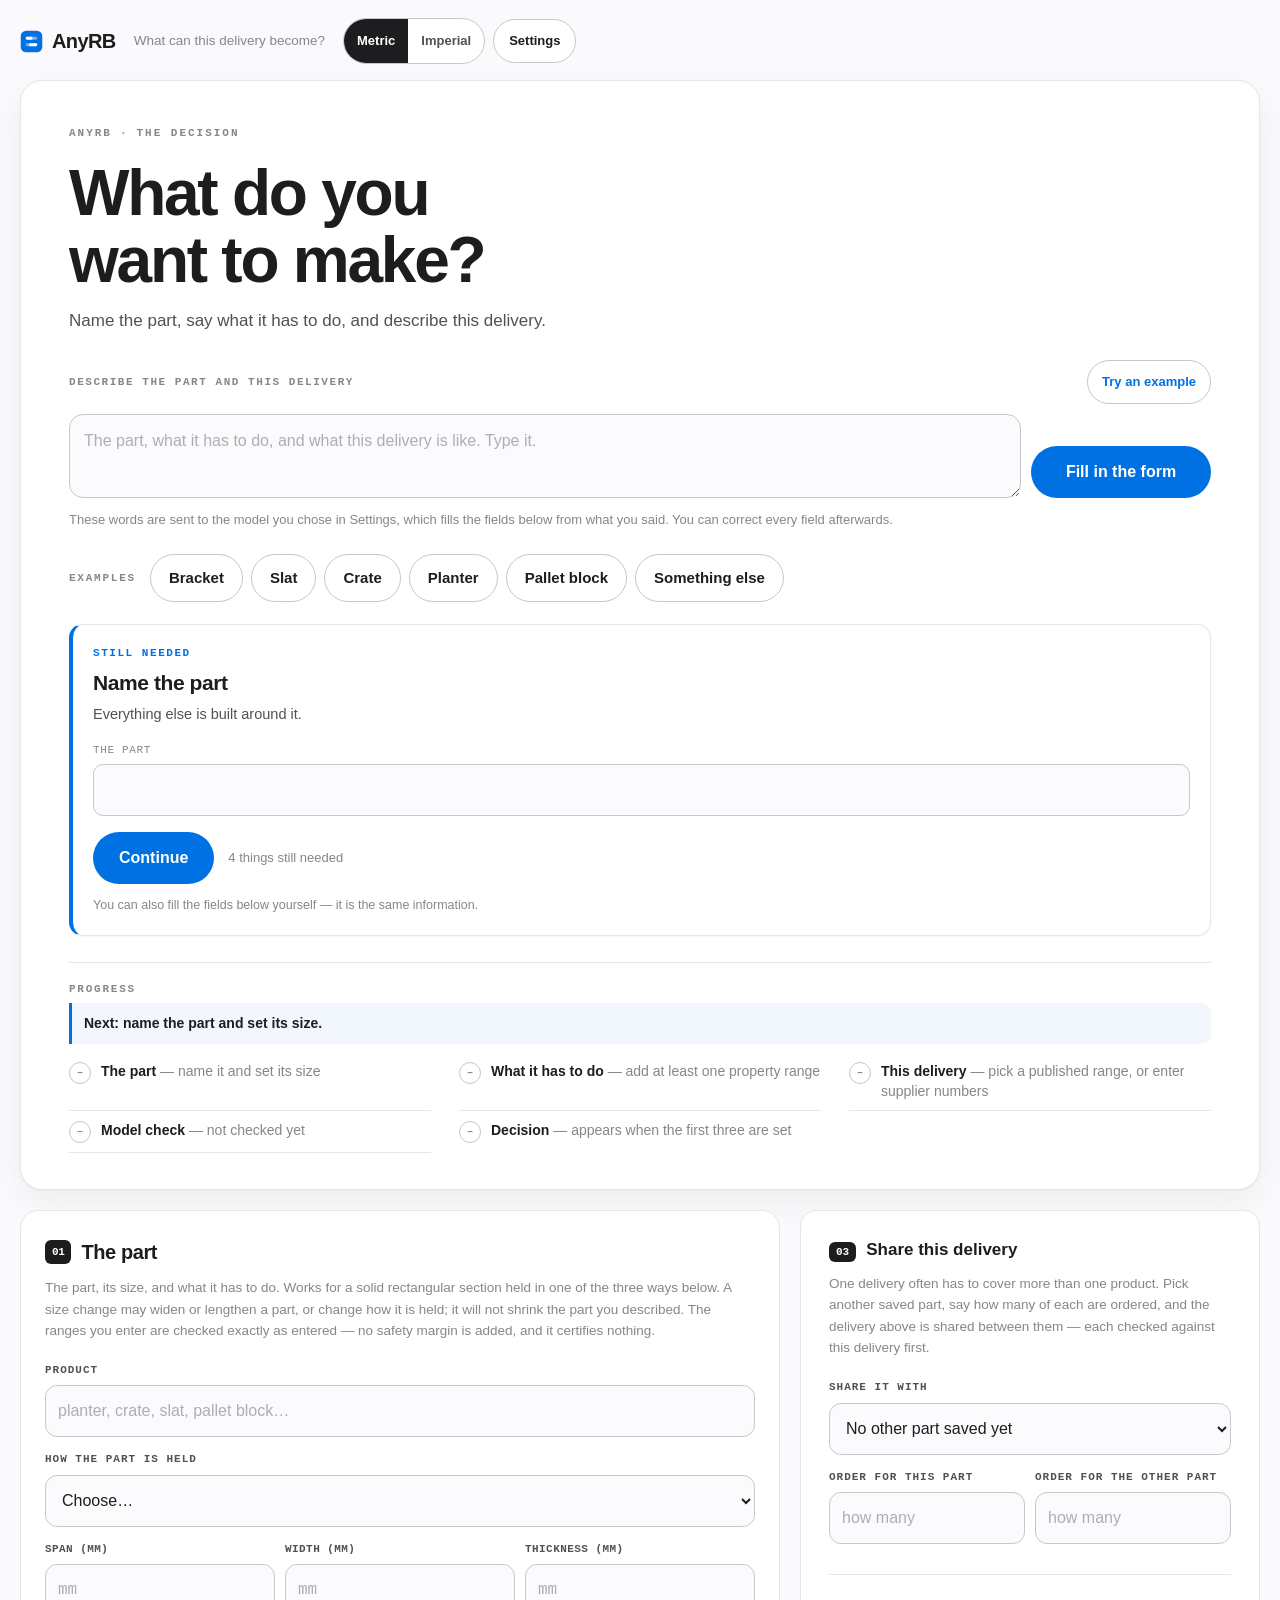
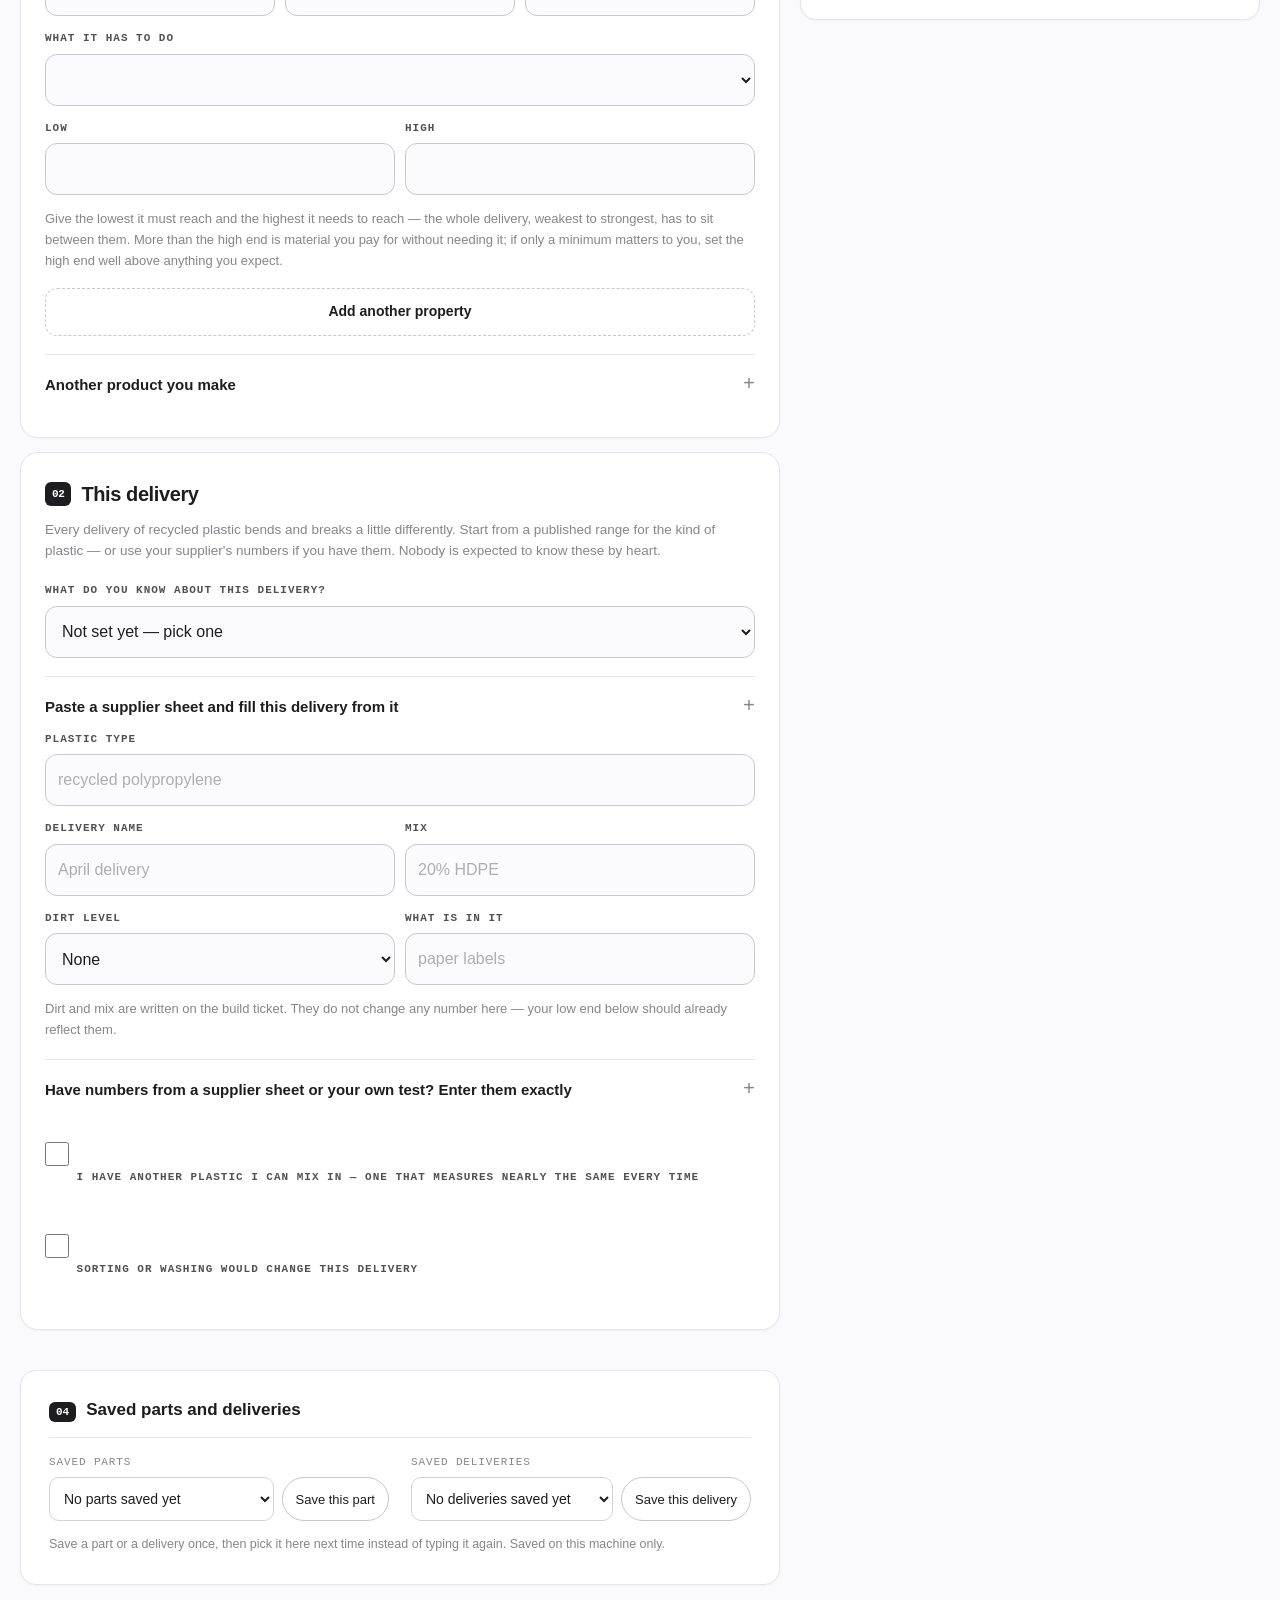
==== commit 202582e2: "Brand AnyRB: verdict-bar logo mark, favicon, header lockup New logo: a blue rounded square holding t" ====
--- a/index.html
+++ b/index.html
@@ -4,7 +4,7 @@
 <meta charset="utf-8">
 <meta name="viewport" content="width=device-width, initial-scale=1">
 <title>AnyRB — turn this delivery into a build</title>
-<link rel="icon" href="data:image/svg+xml,%3Csvg xmlns='http://www.w3.org/2000/svg' viewBox='0 0 20 20'%3E%3Crect width='20' height='20' rx='5' fill='%23fbfbfa'/%3E%3Cpath d='M4 15.5 10 4l6 11.5M6.8 11h6.4' fill='none' stroke='%23111111' stroke-width='1.6'/%3E%3C/svg%3E">
+<link rel="icon" href="data:image/svg+xml,%3Csvg xmlns='http://www.w3.org/2000/svg' viewBox='0 0 64 64'%3E%3Crect x='2' y='2' width='60' height='60' rx='15' fill='%230071e3'/%3E%3Crect x='16' y='19' width='32' height='8' rx='4' fill='%23ffffff' opacity='0.45'/%3E%3Crect x='16' y='19' width='19' height='8' rx='4' fill='%23ffffff'/%3E%3Crect x='16' y='37' width='32' height='8' rx='4' fill='%23ffffff' opacity='0.45'/%3E%3Crect x='25' y='37' width='23' height='8' rx='4' fill='%23ffffff'/%3E%3C/svg%3E">
 <meta name="description" content="Turn a changing recycled-plastic delivery into a build that stays inside the strength, stiffness or weight range you need.">
 <style>
 /* ==========================================================================
@@ -113,6 +113,7 @@
 .brand {
   display: inline-flex;
   align-items: center;
+  gap: 9px;
   min-height: 44px;
   color: var(--ink);
   font-size: 20px;
@@ -120,13 +121,10 @@
   letter-spacing: -0.03em;
   text-decoration: none;
 }
-.brand::before {
-  content: "";
+.brand svg {
   flex: none;
-  width: 12px; height: 12px;
-  margin-right: 9px;
-  background: var(--accent);
-  border-radius: 3px;
+  width: 23px; height: 23px;
+  border-radius: 6px;
 }
 
 .top-note { display: none; }
@@ -1303,7 +1301,7 @@
 </head>
 <body>
 <header class="top">
-  <a class="brand" href="#main" aria-label="AnyRB">AnyRB</a>
+  <a class="brand" href="#main" aria-label="AnyRB"><svg viewBox="0 0 64 64" aria-hidden="true"><rect x="2" y="2" width="60" height="60" rx="15" fill="#0071e3"/><rect x="16" y="19" width="32" height="8" rx="4" fill="#ffffff" opacity="0.45"/><rect x="16" y="19" width="19" height="8" rx="4" fill="#ffffff"/><rect x="16" y="37" width="32" height="8" rx="4" fill="#ffffff" opacity="0.45"/><rect x="25" y="37" width="23" height="8" rx="4" fill="#ffffff"/></svg>AnyRB</a>
   <span class="top-note">What can this delivery become?</span>
   <div class="top-actions">
     <div class="unit-toggle" role="group" aria-label="Units">
